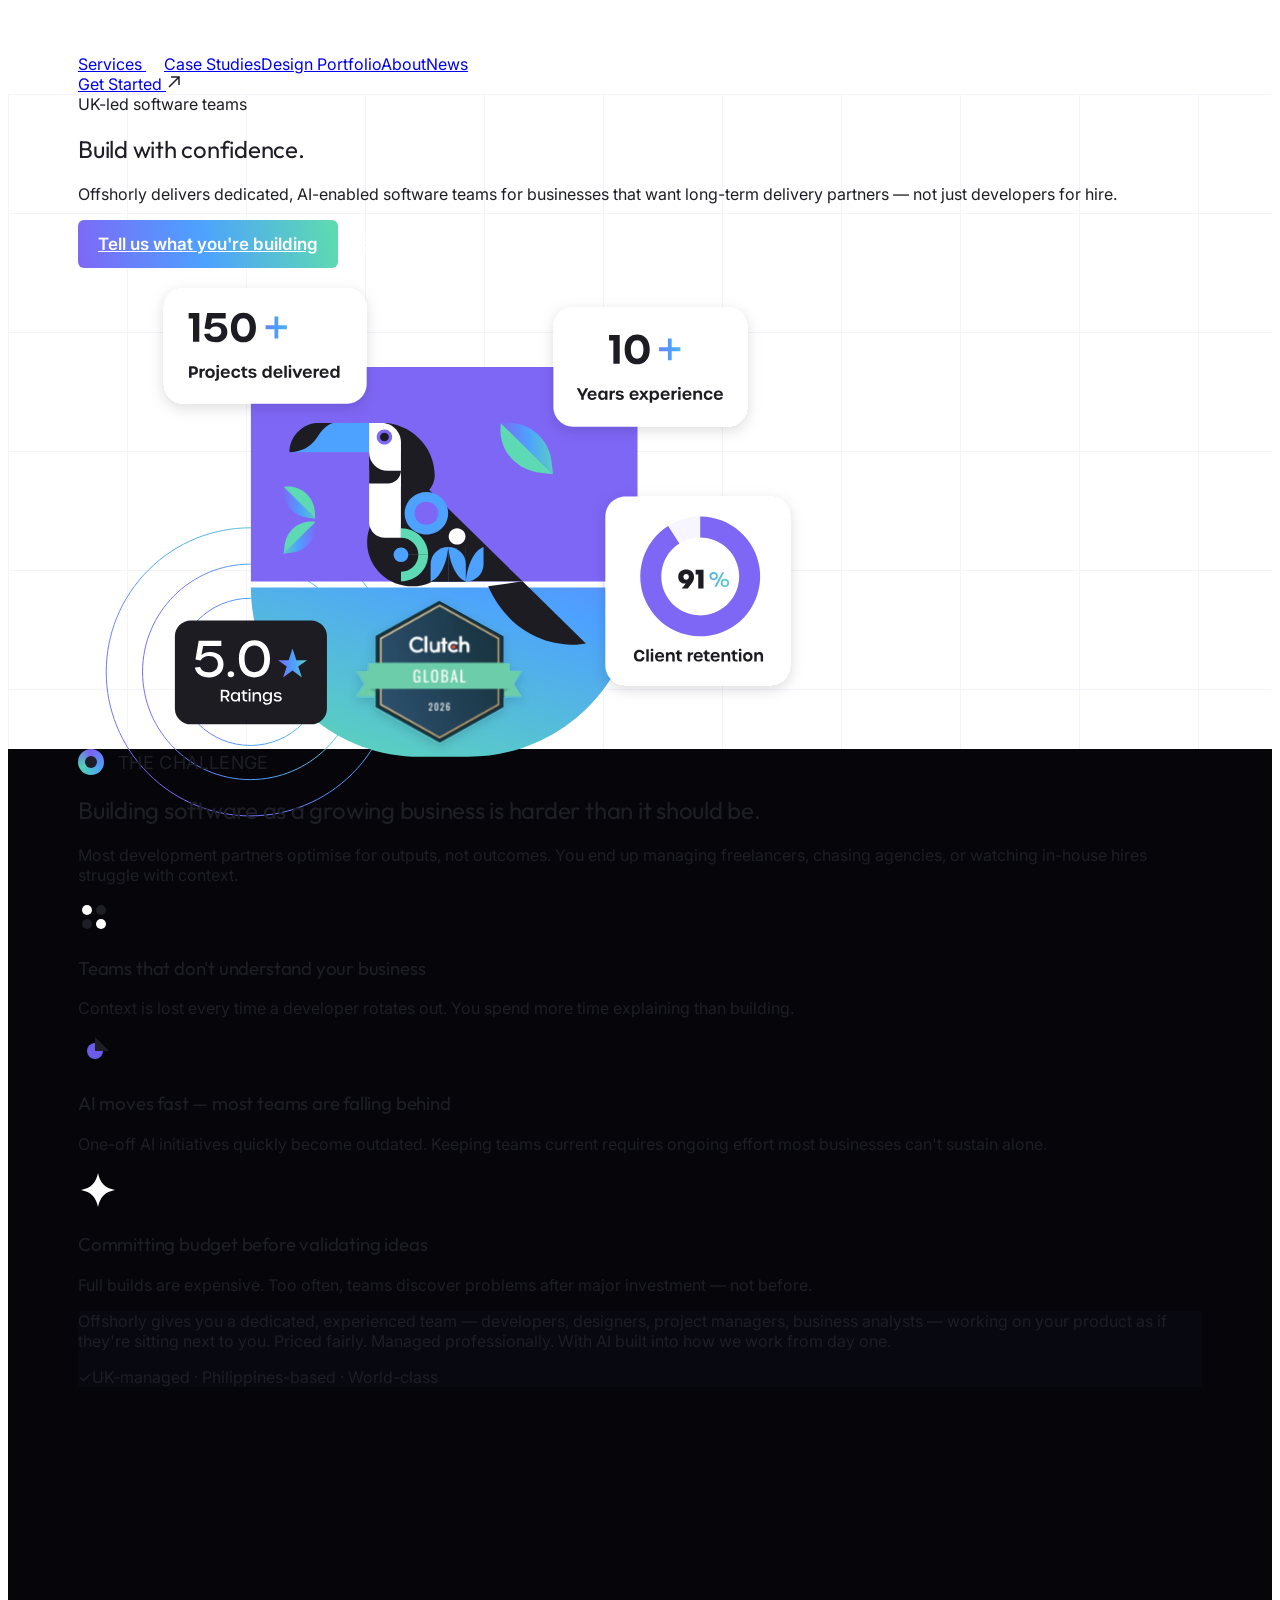
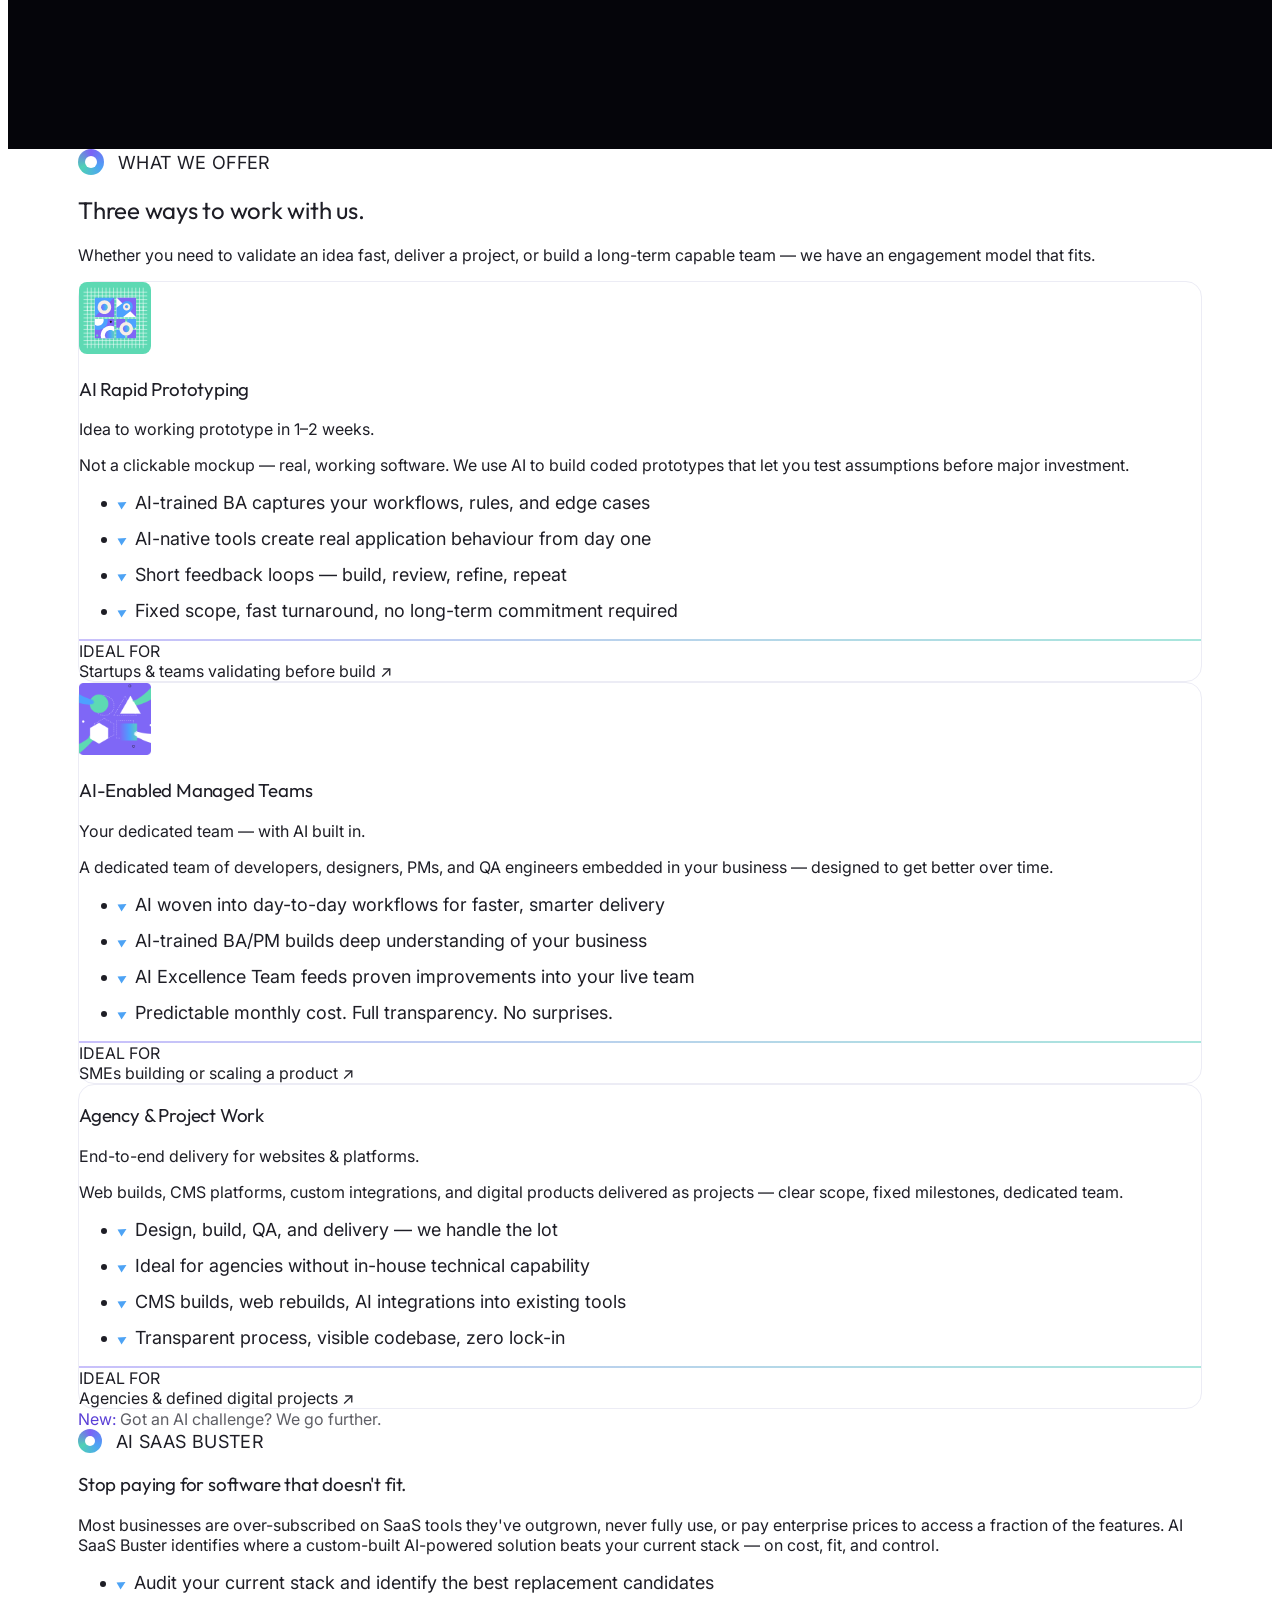
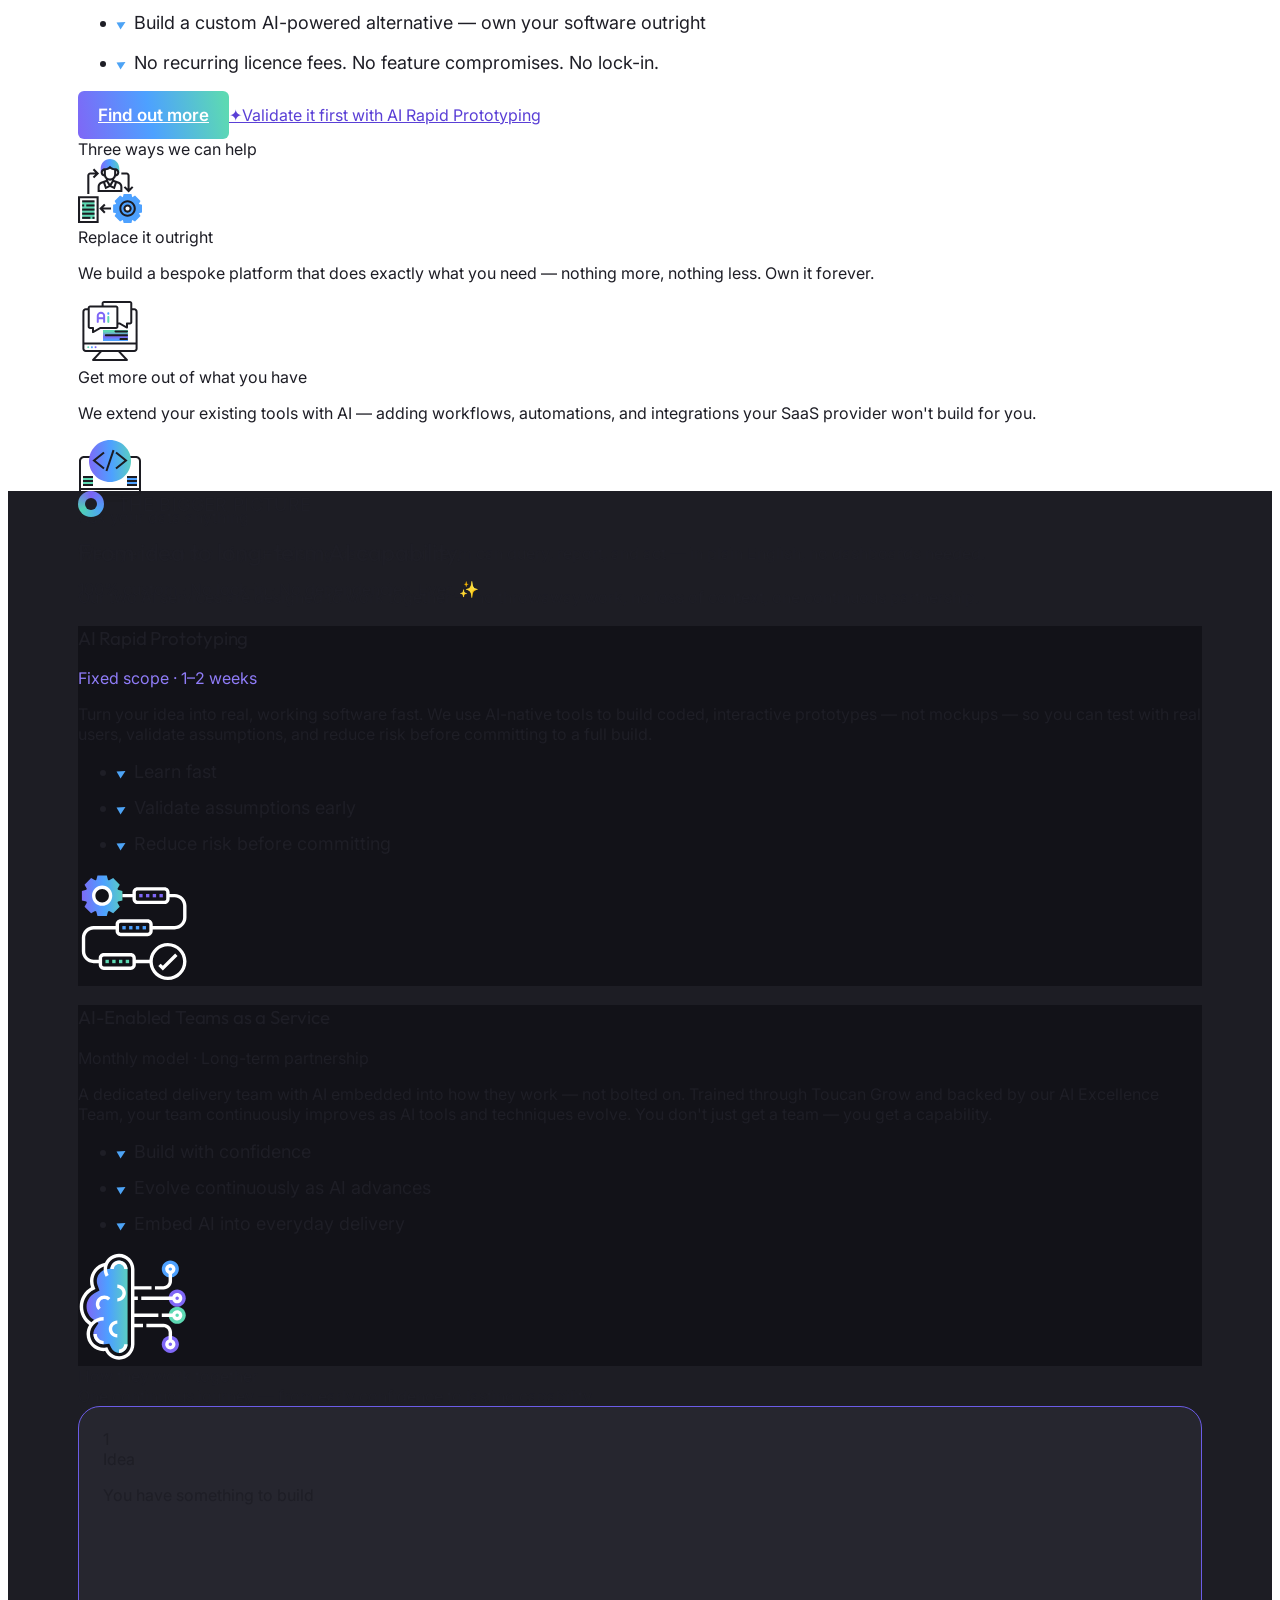
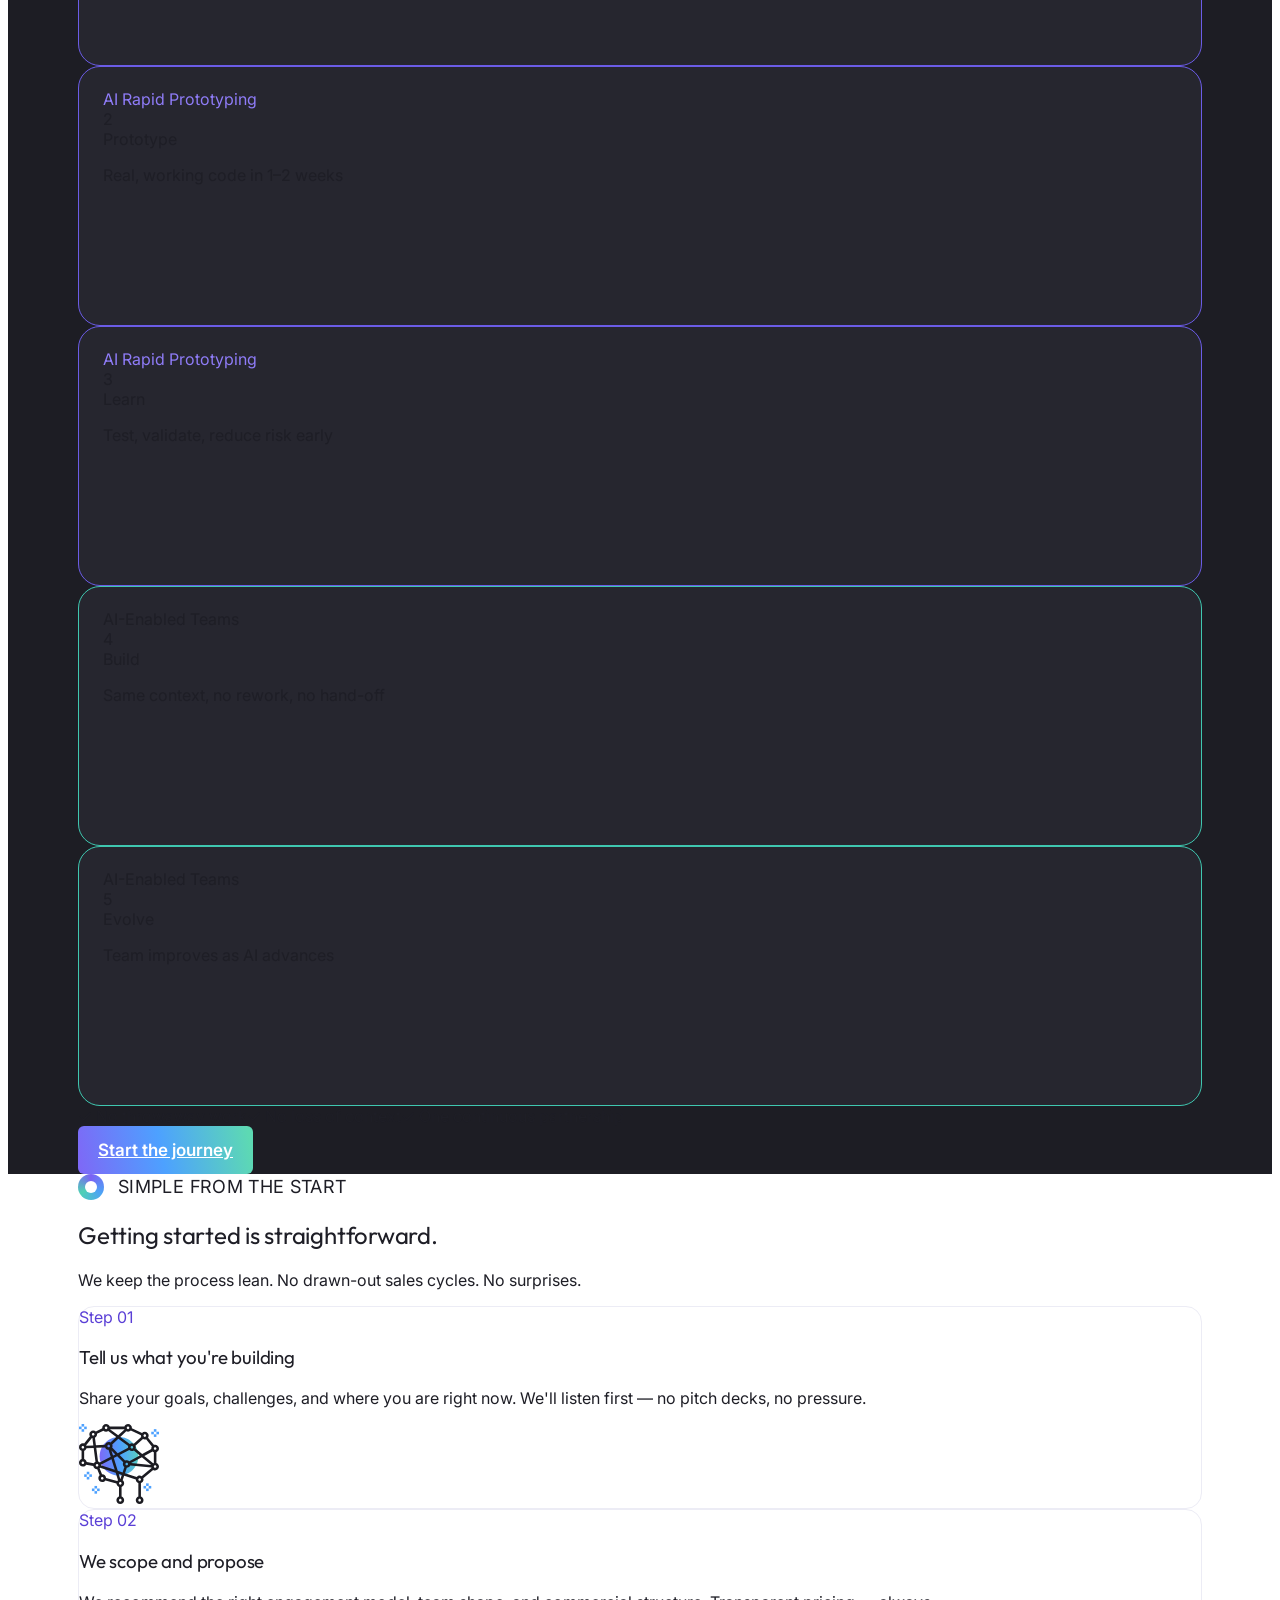
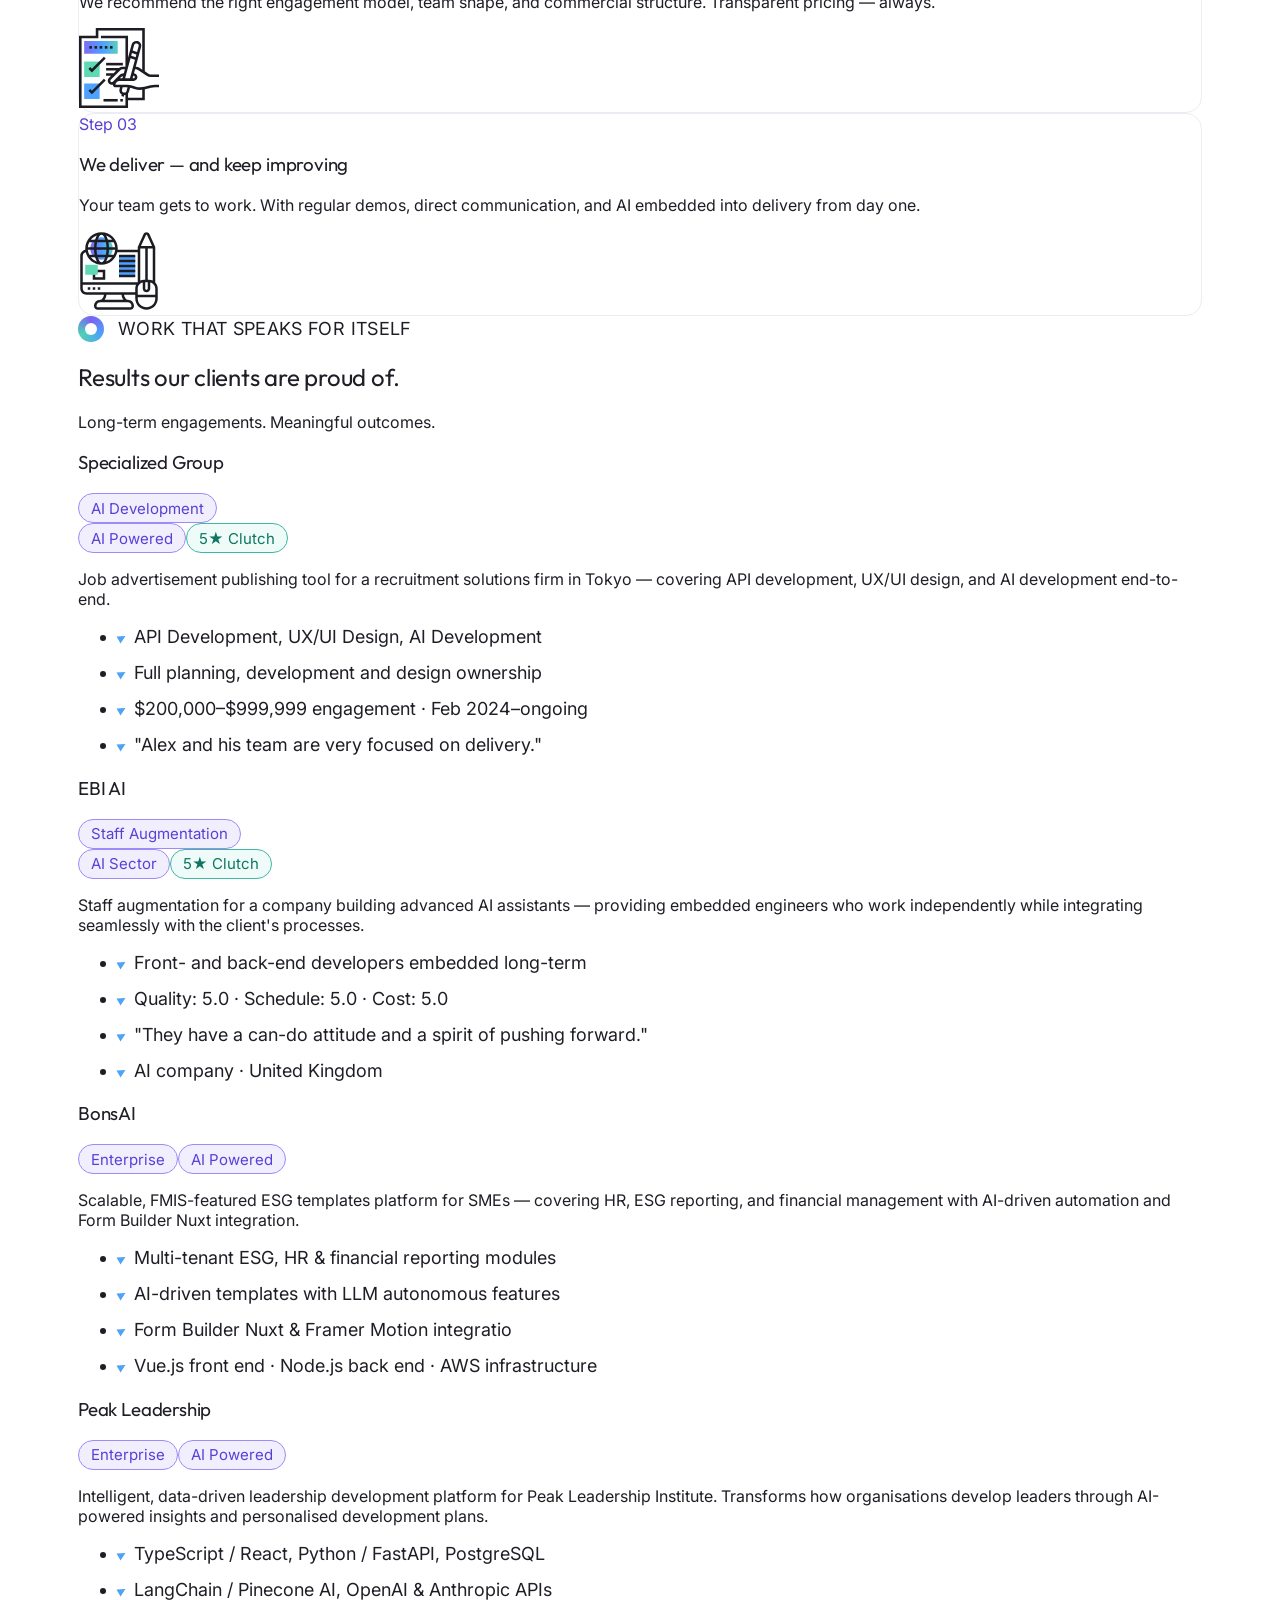
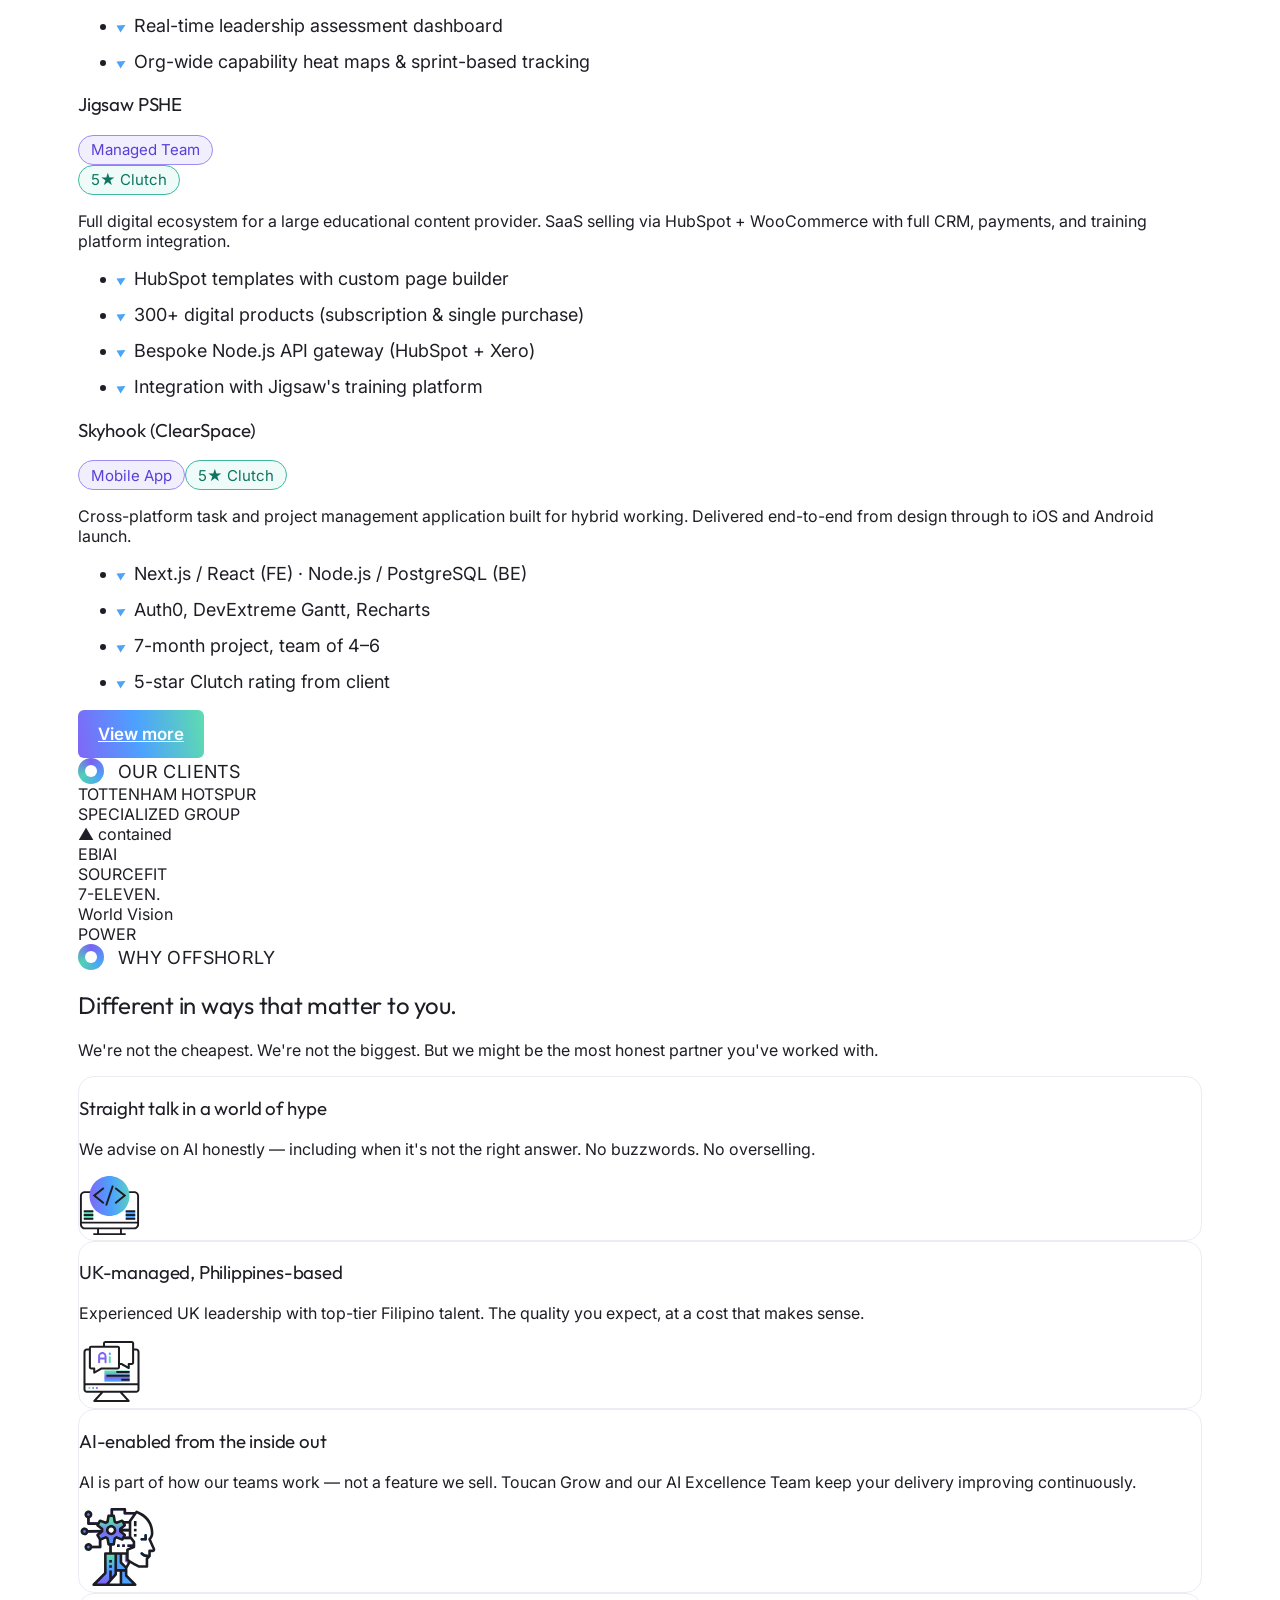
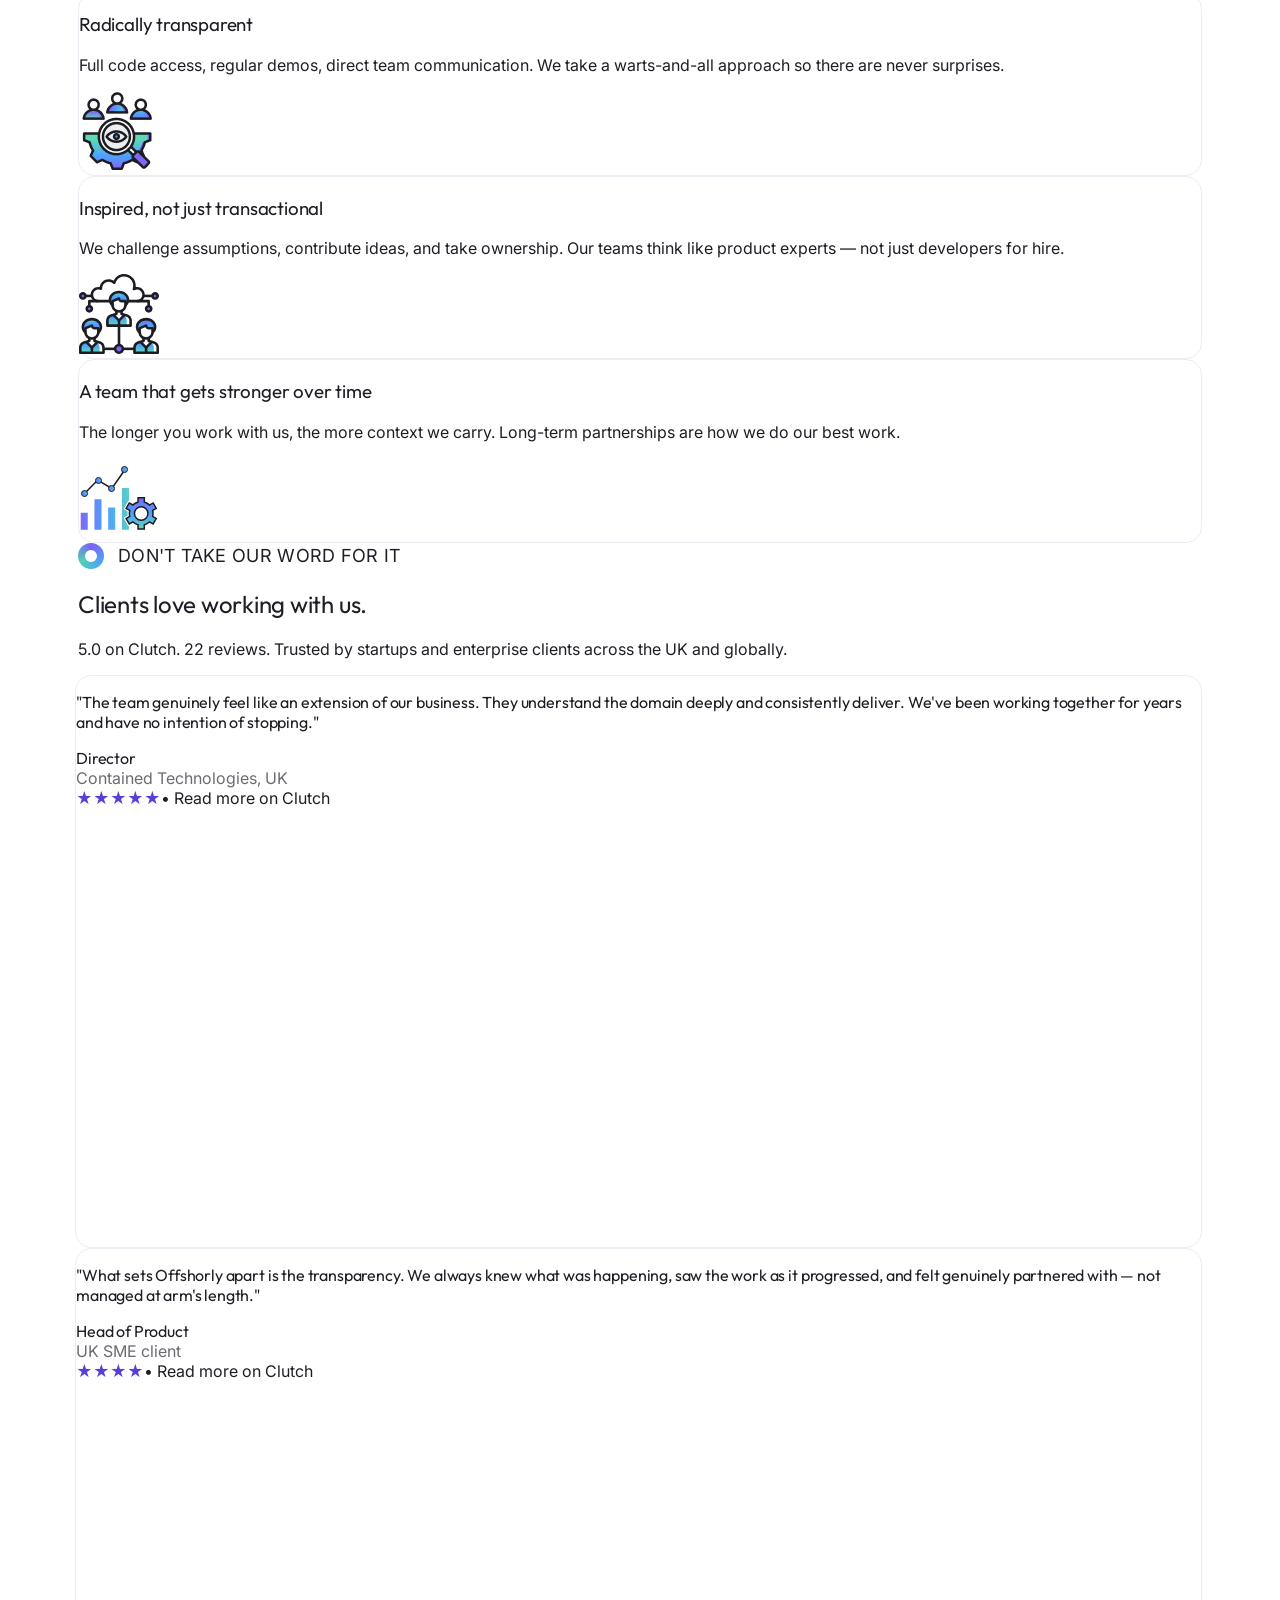
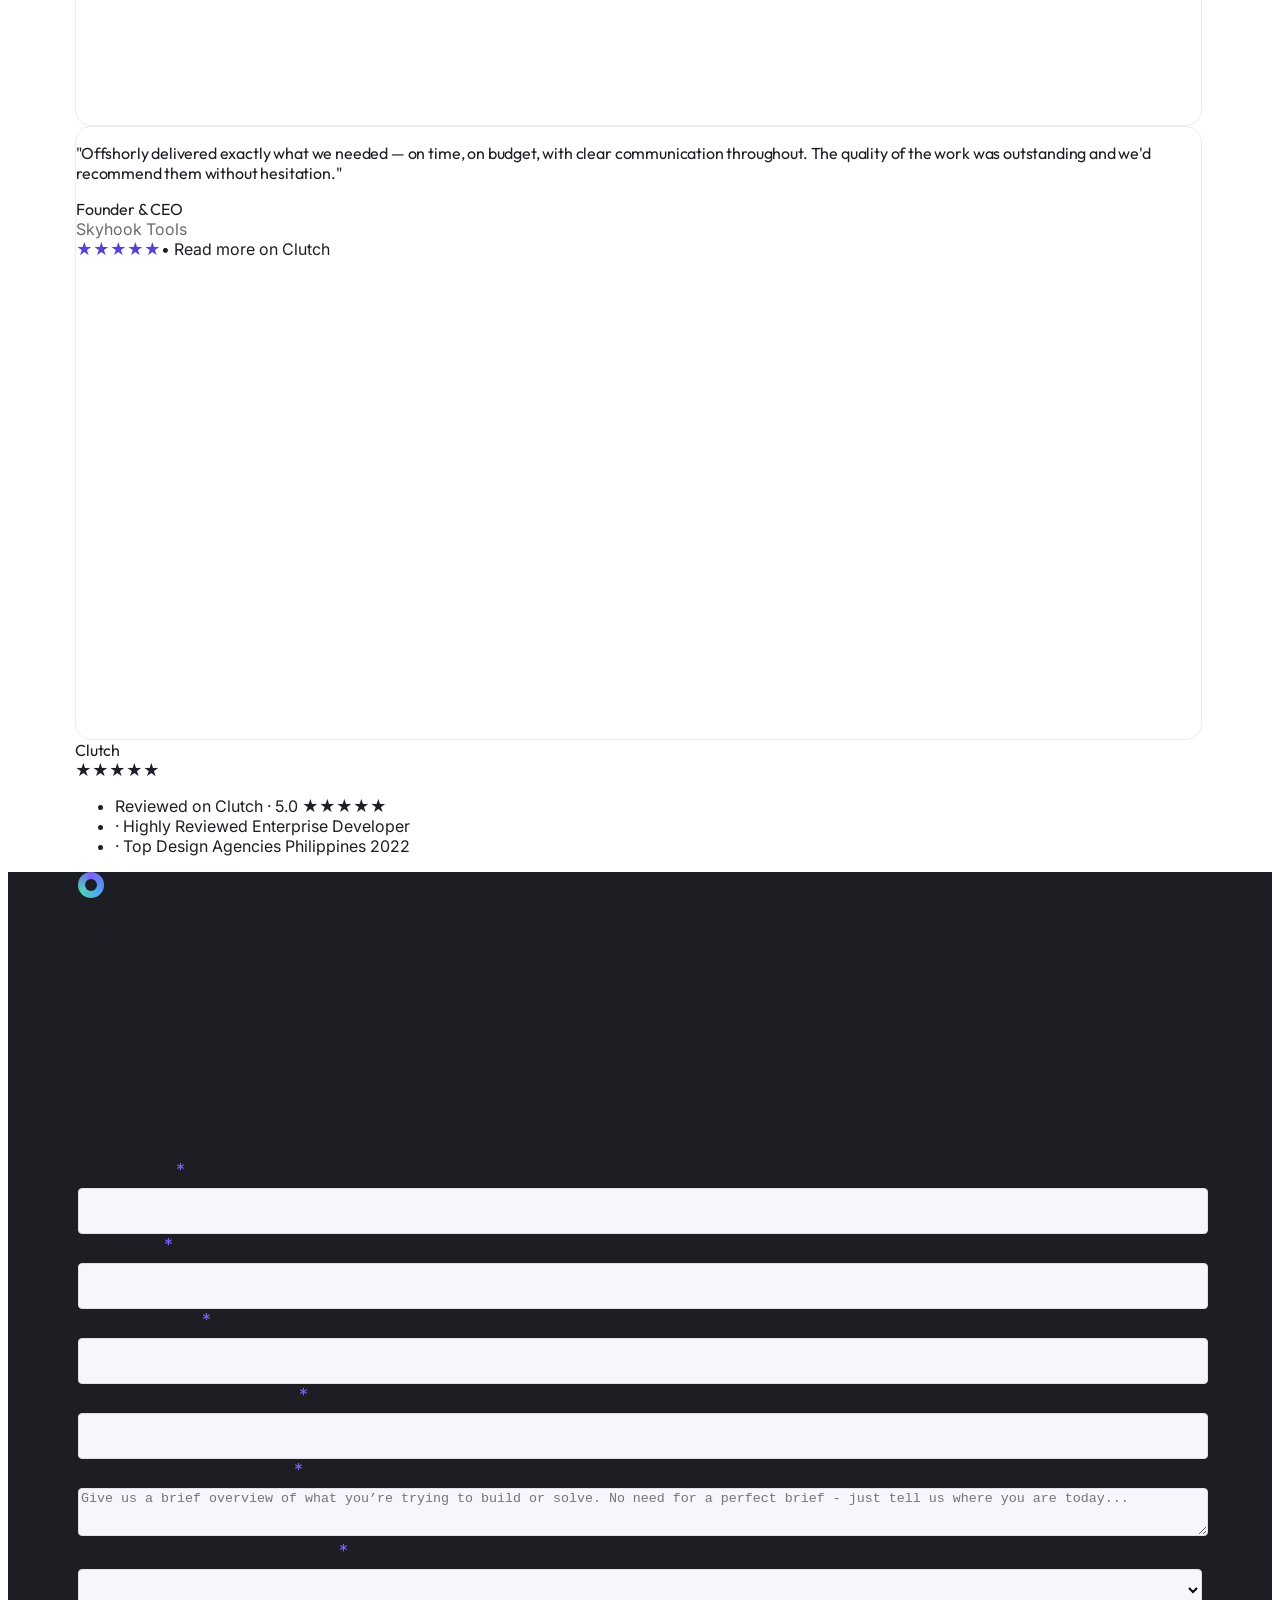
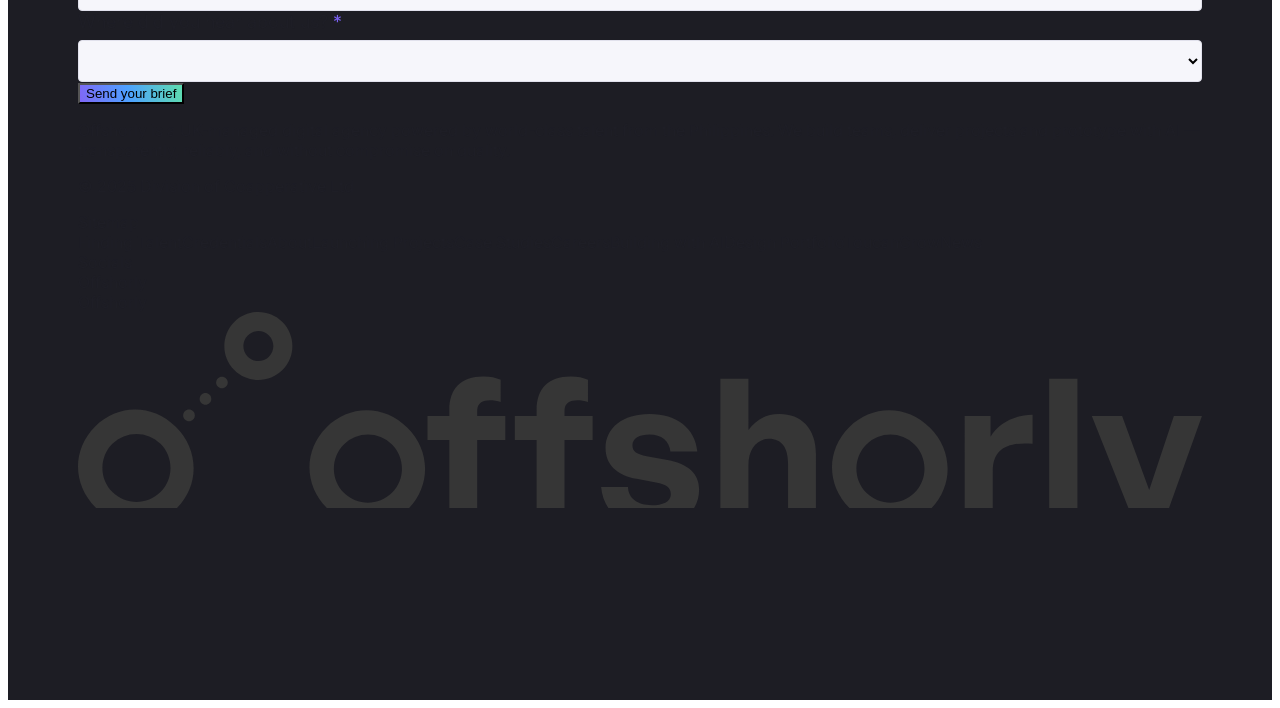
==== index.html @ 46acafde "Tighten challenge card: pill sits under text, single-line tagline Co-Authored-By: Claude Sonnet 5.5 " ====
<!DOCTYPE html>
<html lang="en">
<head>
<meta charset="UTF-8">
<meta name="viewport" content="width=device-width, initial-scale=1">
<title>Offshorly — Build with confidence.</title>
<script src="https://cdn.tailwindcss.com"></script>
<link rel="preconnect" href="https://fonts.googleapis.com">
<link href="https://fonts.googleapis.com/css2?family=Inter:wght@400;500;600&family=Outfit:wght@400;500;600&display=swap" rel="stylesheet">
<script>
tailwind.config={theme:{extend:{fontFamily:{display:['Outfit','sans-serif'],sans:['Inter','sans-serif']},colors:{ink:'#1e1e26',night:'#0a0a10',violet:'#7b61f5',sky:'#4da3f5',mint:'#4fd1b5',mist:'#f7f7fd'}}}}
</script>
<style>
body{font-family:Inter,sans-serif;color:#1e1e26;background:#fff}
h1,h2,h3,.disp{font-family:Outfit,sans-serif;font-weight:400;letter-spacing:-.01em}
.grad{background:linear-gradient(90deg,#7b61f5,#4da3f5 60%,#4fd1b5)}
.wrap{max-width:1440px;margin:0 auto;padding-left:70px;padding-right:70px}
.eyebrow{display:flex;align-items:center;gap:14px;font-size:18px;letter-spacing:.02em;text-transform:uppercase}
.eyebrow i{width:26px;height:26px;border-radius:50%;background:conic-gradient(#7b61f5,#4da3f5,#4fd1b5,#7b61f5);display:inline-block;position:relative}
.eyebrow i:after{content:"";position:absolute;inset:7px;border-radius:50%;background:#1e1e26}
.light .eyebrow i:after{background:#fff}
.btn{display:inline-block;padding:14px 20px;font-weight:600;font-size:17px;color:#fff;border-radius:6px}
.bul li{position:relative;padding-left:16px;margin-bottom:12px;font-size:18px;line-height:24px}
.bul li:before{content:"";position:absolute;left:0;top:9px;border-left:8px solid #4da3f5;border-top:4px solid transparent;border-bottom:4px solid transparent;transform:rotate(-30deg)}
.card{background:#fff;border-radius:16px;border:1px solid #ececf5}
.pill{display:inline-flex;align-items:center;align-self:flex-start;white-space:nowrap;height:30px;line-height:1;font-size:15px;padding:0 12px;border-radius:999px;box-sizing:border-box;border:1px solid #9d8cf8;color:#7b61f5;background:#f1eefe}
.pill.g{border-color:#7fdcc8;color:#38c3a4;background:#effbf8}
.light .text-violet,.light .pill{color:#5a3fd6}
.light b{color:#5a3fd6}
.pill{color:#5a3fd6}
.pill.g{color:#0d7560;border-color:#3fb89f}
.light .bg-violet.rounded-full{background:#5a3fd6}
.light .text-\[\#888\]{color:#6b6b72}
.btn.grad,button.grad{background:linear-gradient(79deg,#7F67F6 0%,#4DA1FF 47.6%,#5DD9B3 96.6%)}
.light .bg-\[\#eeeef5\]{color:#5f5f66}
.rule{height:2px;background:linear-gradient(90deg,#c9c0fb,#a8e6dc)}
.ph{display:block;border-radius:6px}
.step{border:1px solid #6b5ce7;border-radius:22px;background:#26262f;padding:22px 24px;height:214px}
.step.t{border-color:#3fc7b0}
.field{width:100%;height:42px;background:#f6f6fb;border:1px solid #e1e1ec;border-radius:4px;margin-top:8px}
label{font-size:18px;display:block;margin-top:0}
label b{color:#7b61f5;font-weight:400}
@media(max-width:900px){.wrap{padding-left:20px;padding-right:20px}}
</style>
</head>
<body>

<!-- NAV -->
<header class="bg-ink text-white h-[72px]">
  <div class="wrap flex items-center justify-between h-full">
    <div class="flex items-center gap-8">
      <svg width="42" height="42" role="img" aria-label="Offshorly" viewBox="0 0 40 40" fill="none" xmlns="http://www.w3.org/2000/svg"><path d="M33.6381 12.724C30.1301 12.724 27.2761 9.87005 27.2761 6.362C27.2761 2.85395 30.1301 0 33.6381 0C37.1462 0 40.0001 2.85395 40.0001 6.362C40.0001 9.87005 37.1462 12.724 33.6381 12.724ZM33.6381 2.60118C31.5644 2.60118 29.8773 4.28827 29.8773 6.362C29.8773 8.43574 31.5644 10.1228 33.6381 10.1228C35.7119 10.1228 37.3989 8.43574 37.3989 6.362C37.3989 4.28827 35.7119 2.60118 33.6381 2.60118Z" fill="white"/><path d="M10.7344 40C4.81534 40 0 35.1846 0 29.2656C0 23.3466 4.81534 18.5313 10.7344 18.5313C16.6534 18.5313 21.4687 23.3466 21.4687 29.2656C21.4687 35.1847 16.6534 40 10.7344 40ZM10.7344 22.9202C7.23543 22.9202 4.3889 25.7667 4.3889 29.2656C4.3889 32.7646 7.23543 35.6111 10.7344 35.6111C14.2333 35.6111 17.0798 32.7646 17.0798 29.2656C17.0798 25.7667 14.2333 22.9202 10.7344 22.9202Z" fill="white"/><path d="M20.6594 20.4788C21.2605 20.4788 21.7478 19.9914 21.7478 19.3903C21.7478 18.7892 21.2605 18.3018 20.6594 18.3018C20.0582 18.3018 19.5709 18.7892 19.5709 19.3903C19.5709 19.9914 20.0582 20.4788 20.6594 20.4788Z" fill="white"/><path d="M23.7603 17.3776C24.3615 17.3776 24.8488 16.8903 24.8488 16.2892C24.8488 15.688 24.3615 15.2007 23.7603 15.2007C23.1592 15.2007 22.6719 15.688 22.6719 16.2892C22.6719 16.8903 23.1592 17.3776 23.7603 17.3776Z" fill="white"/><path d="M26.862 14.2765C27.4632 14.2765 27.9505 13.7891 27.9505 13.188C27.9505 12.5869 27.4632 12.0995 26.862 12.0995C26.2609 12.0995 25.7736 12.5869 25.7736 13.188C25.7736 13.7891 26.2609 14.2765 26.862 14.2765Z" fill="white"/></svg>
      <nav class="flex items-center gap-8 text-[18px] ml-2">
        <a href="#" class="flex items-center gap-1">Services <svg width="14" height="14" viewBox="0 0 14 14" fill="none" stroke="#fff" stroke-width="1.5"><path d="M2 5l5 5 5-5"/></svg></a>
        <a href="#">Case Studies</a><a href="#">Design Portfolio</a><a href="#">About</a><a href="#">News</a>
      </nav>
    </div>
    <a href="#contact" class="bg-white text-ink rounded-[6px] px-5 py-[9px] text-[18px] flex items-center gap-2">Get Started <svg width="16" height="16" viewBox="0 0 16 16" fill="none" stroke="#1e1e26" stroke-width="1.5"><path d="M3 13L13 3M5 3h8v8"/></svg></a>
  </div>
</header>

<!-- HERO -->
<section class="light relative overflow-hidden" style="height:655px;background-image:linear-gradient(#f3f3f9 1px,transparent 1px),linear-gradient(90deg,#f3f3f9 1px,transparent 1px);background-size:119px 119px;background-color:#fff">
  <div class="wrap relative h-full">
    <div class="absolute left-[70px] top-[76px] w-[640px]">
      <span class="inline-flex items-center h-[36px] whitespace-nowrap border border-sky text-sky rounded-full px-5 text-[15px] leading-none tracking-wide uppercase">UK-led software teams</span>
      <h1 class="text-[84px] leading-[94px] mt-[26px] font-display">Build with confidence.</h1>
      <p class="text-[24px] leading-[29px] mt-[16px] font-light">Offshorly delivers dedicated, AI-enabled software teams for businesses that want long-term delivery partners — not just developers for hire.</p>
      <div class="flex gap-4 mt-[26px]">
        <a href="#contact" class="btn grad">Tell us what you're building</a>
        <a href="#work" class="btn border border-[#aaa] text-ink !font-normal">See our work</a>
      </div>
    </div>
    <!-- hero illustration (supplied SVG, embedded) -->
    <img class="absolute" style="left:658px;top:46px;width:800px;height:auto" width="801" height="579" alt="Offshorly hero illustration" src="[data-uri]">
  </div>
</section>

<!-- CHALLENGE -->
<section class="text-white" style="background:#05050a;height:1000px">
  <div class="wrap pt-[88px]">
    <div class="eyebrow"><i></i>The challenge</div>
    <h2 class="text-[68px] leading-[78px] mt-[28px]" style="font-weight:400">Building software as a growing business is harder than it should be.</h2>
    <p class="text-[19px] leading-[24px] mt-[24px] max-w-[1140px]">Most development partners optimise for outputs, not outcomes. You end up managing freelancers, chasing agencies, or watching in-house hires struggle with context.</p>
    <div class="flex mt-[48px] gap-[20px]">
      <div class="w-[880px] space-y-[50px]">
        <div class="flex gap-[24px]"><div class="w-[72px] h-[72px] rounded bg-sky shrink-0 flex items-center justify-center"><svg width="32" height="32"><g fill="#fff"><circle cx="9" cy="9" r="5"/><circle cx="23" cy="9" r="5" fill="#1e1e26"/><circle cx="9" cy="23" r="5" fill="#1e1e26"/><circle cx="23" cy="23" r="5"/></g></svg></div><div><h3 class="text-[34px] leading-[38px]">Teams that don't understand your business</h3><p class="text-[19px] leading-[24px] mt-[10px]">Context is lost every time a developer rotates out. You spend more time explaining than building.</p></div></div>
        <div class="flex gap-[24px]"><div class="w-[72px] h-[72px] rounded bg-mint shrink-0 flex items-center justify-center"><svg width="34" height="34"><circle cx="17" cy="17" r="8" fill="#6b5ce7"/><path d="M17 3v14h14z" fill="#1e1e26"/></svg></div><div><h3 class="text-[34px] leading-[38px]">AI moves fast — most teams are falling behind</h3><p class="text-[19px] leading-[24px] mt-[10px]">One-off AI initiatives quickly become outdated. Keeping teams current requires ongoing effort most businesses can't sustain alone.</p></div></div>
        <div class="flex gap-[24px]"><div class="w-[72px] h-[72px] rounded bg-violet shrink-0 flex items-center justify-center"><svg width="40" height="40" viewBox="0 0 40 40"><path d="M20 3c2 10 7 15 17 17-10 2-15 7-17 17-2-10-7-15-17-17 10-2 15-7 17-17z" fill="#fff"/></svg></div><div><h3 class="text-[34px] leading-[38px]">Committing budget before validating ideas</h3><p class="text-[19px] leading-[24px] mt-[10px]">Full builds are expensive. Too often, teams discover problems after major investment — not before.</p></div></div>
      </div>
      <div class="w-[418px] mt-[22px] rounded-[10px] border border-violet/70 p-[34px] pt-[36px] self-start" style="background:rgba(10,10,20,.6)">
        <p class="text-[19px] leading-[24px] pt-[8px]">Offshorly gives you a dedicated, experienced team — developers, designers, project managers, business analysts — working on your product as if they're sitting next to you. Priced fairly. Managed professionally. With AI built into how we work from day one.</p>
        <div class="mt-[28px] bg-white text-ink rounded text-[13px] h-[40px] flex items-center px-[12px] gap-[6px] whitespace-nowrap"><span class="text-mint text-[18px]">✓</span>UK-managed · Philippines-based · World-class</div>
      </div>
    </div>
  </div>
</section>

<!-- WHAT WE OFFER -->
<section class="light bg-mist pt-[88px] pb-[40px]">
  <div class="wrap">
    <div class="eyebrow justify-center"><i></i>What we offer</div>
    <h2 class="text-[68px] leading-[78px] text-center mt-[24px]">Three ways to work with us.</h2>
    <p class="text-[19px] leading-[24px] text-center mt-[24px] max-w-[880px] mx-auto">Whether you need to validate an idea fast, deliver a project, or build a long-term capable team — we have an engagement model that fits.</p>
    <div class="grid grid-cols-3 gap-[20px] mt-[46px]">
      <!-- card -->
      <div class="card p-[24px] pb-[16px] h-[720px] flex flex-col"><svg class="block self-start shrink-0 w-[72px] h-[72px]" aria-hidden="true" width="72" height="72" viewBox="0 0 72 72" fill="none" xmlns="http://www.w3.org/2000/svg"> <rect width="72" height="72" rx="8" fill="#5DD9B3"/> <path d="M4.94983 28.52H67.8162" stroke="white" stroke-width="0.5" stroke-linecap="round" stroke-linejoin="round"/> <path d="M4.94983 32.2253H67.8162" stroke="white" stroke-width="0.5" stroke-linecap="round" stroke-linejoin="round"/> <path d="M4.94983 35.9304H67.8162" stroke="white" stroke-width="0.5" stroke-linecap="round" stroke-linejoin="round"/> <path d="M4.94983 39.636H67.8162" stroke="white" stroke-width="0.5" stroke-linecap="round" stroke-linejoin="round"/> <path d="M4.94983 43.3411H67.8162" stroke="white" stroke-width="0.5" stroke-linecap="round" stroke-linejoin="round"/> <path d="M8.35632 24.4031V46.9437" stroke="white" stroke-width="0.5" stroke-linecap="round" stroke-linejoin="round"/> <path d="M12.1759 24.4031V46.9437" stroke="white" stroke-width="0.5" stroke-linecap="round" stroke-linejoin="round"/> <path d="M15.8921 24.4031V46.9437" stroke="white" stroke-width="0.5" stroke-linecap="round" stroke-linejoin="round"/> <path d="M19.6085 24.4031V46.9437" stroke="white" stroke-width="0.5" stroke-linecap="round" stroke-linejoin="round"/> <path d="M23.3247 24.4031V46.9437" stroke="white" stroke-width="0.5" stroke-linecap="round" stroke-linejoin="round"/> <path d="M27.0409 24.4031V46.9437" stroke="white" stroke-width="0.5" stroke-linecap="round" stroke-linejoin="round"/> <path d="M30.7571 24.4031V46.9437" stroke="white" stroke-width="0.5" stroke-linecap="round" stroke-linejoin="round"/> <path d="M34.4731 24.4031V46.9437" stroke="white" stroke-width="0.5" stroke-linecap="round" stroke-linejoin="round"/> <path d="M38.1893 24.4031V46.9437" stroke="white" stroke-width="0.5" stroke-linecap="round" stroke-linejoin="round"/> <path d="M41.9055 24.4031V46.9437" stroke="white" stroke-width="0.5" stroke-linecap="round" stroke-linejoin="round"/> <path d="M45.6222 24.4031V46.9437" stroke="white" stroke-width="0.5" stroke-linecap="round" stroke-linejoin="round"/> <path d="M49.3384 24.4031V46.9437" stroke="white" stroke-width="0.5" stroke-linecap="round" stroke-linejoin="round"/> <path d="M53.0544 24.4031V46.9437" stroke="white" stroke-width="0.5" stroke-linecap="round" stroke-linejoin="round"/> <path d="M56.7706 24.4031V46.9437" stroke="white" stroke-width="0.5" stroke-linecap="round" stroke-linejoin="round"/> <path d="M60.4873 24.4031V46.9437" stroke="white" stroke-width="0.5" stroke-linecap="round" stroke-linejoin="round"/> <path d="M64.2029 24.4031V46.9437" stroke="white" stroke-width="0.5" stroke-linecap="round" stroke-linejoin="round"/> <path d="M4.94983 47.4293H67.8162" stroke="white" stroke-width="0.5" stroke-linecap="round" stroke-linejoin="round"/> <path d="M4.94983 51.1348H67.8162" stroke="white" stroke-width="0.5" stroke-linecap="round" stroke-linejoin="round"/> <path d="M4.94983 54.8401H67.8162" stroke="white" stroke-width="0.5" stroke-linecap="round" stroke-linejoin="round"/> <path d="M4.94983 58.5453H67.8162" stroke="white" stroke-width="0.5" stroke-linecap="round" stroke-linejoin="round"/> <path d="M4.94983 62.2507H67.8162" stroke="white" stroke-width="0.5" stroke-linecap="round" stroke-linejoin="round"/> <path d="M8.35632 43.3125V65.8531" stroke="white" stroke-width="0.5" stroke-linecap="round" stroke-linejoin="round"/> <path d="M12.1759 43.3125V65.8531" stroke="white" stroke-width="0.5" stroke-linecap="round" stroke-linejoin="round"/> <path d="M15.8921 43.3125V65.8531" stroke="white" stroke-width="0.5" stroke-linecap="round" stroke-linejoin="round"/> <path d="M19.6085 43.3125V65.8531" stroke="white" stroke-width="0.5" stroke-linecap="round" stroke-linejoin="round"/> <path d="M23.3247 43.3125V65.8531" stroke="white" stroke-width="0.5" stroke-linecap="round" stroke-linejoin="round"/> <path d="M27.0409 43.3125V65.8531" stroke="white" stroke-width="0.5" stroke-linecap="round" stroke-linejoin="round"/> <path d="M30.7571 43.3125V65.8531" stroke="white" stroke-width="0.5" stroke-linecap="round" stroke-linejoin="round"/> <path d="M34.4731 43.3125V65.8531" stroke="white" stroke-width="0.5" stroke-linecap="round" stroke-linejoin="round"/> <path d="M38.1893 43.3125V65.8531" stroke="white" stroke-width="0.5" stroke-linecap="round" stroke-linejoin="round"/> <path d="M41.9055 43.3125V65.8531" stroke="white" stroke-width="0.5" stroke-linecap="round" stroke-linejoin="round"/> <path d="M45.6222 43.3125V65.8531" stroke="white" stroke-width="0.5" stroke-linecap="round" stroke-linejoin="round"/> <path d="M49.3384 43.3125V65.8531" stroke="white" stroke-width="0.5" stroke-linecap="round" stroke-linejoin="round"/> <path d="M53.0544 43.3125V65.8531" stroke="white" stroke-width="0.5" stroke-linecap="round" stroke-linejoin="round"/> <path d="M56.7706 43.3125V65.8531" stroke="white" stroke-width="0.5" stroke-linecap="round" stroke-linejoin="round"/> <path d="M60.4873 43.3125V65.8531" stroke="white" stroke-width="0.5" stroke-linecap="round" stroke-linejoin="round"/> <path d="M64.2029 43.3125V65.8531" stroke="white" stroke-width="0.5" stroke-linecap="round" stroke-linejoin="round"/> <path d="M4.94995 10.192H67.8163" stroke="white" stroke-width="0.5" stroke-linecap="round" stroke-linejoin="round"/> <path d="M4.94995 13.8972H67.8163" stroke="white" stroke-width="0.5" stroke-linecap="round" stroke-linejoin="round"/> <path d="M4.94995 17.6025H67.8163" stroke="white" stroke-width="0.5" stroke-linecap="round" stroke-linejoin="round"/> <path d="M4.94995 21.3077H67.8163" stroke="white" stroke-width="0.5" stroke-linecap="round" stroke-linejoin="round"/> <path d="M4.94995 25.0132H67.8163" stroke="white" stroke-width="0.5" stroke-linecap="round" stroke-linejoin="round"/> <path d="M8.35645 6.07495V28.6155" stroke="white" stroke-width="0.5" stroke-linecap="round" stroke-linejoin="round"/> <path d="M12.176 6.07495V28.6155" stroke="white" stroke-width="0.5" stroke-linecap="round" stroke-linejoin="round"/> <path d="M15.8922 6.07495V28.6155" stroke="white" stroke-width="0.5" stroke-linecap="round" stroke-linejoin="round"/> <path d="M19.6086 6.07495V28.6155" stroke="white" stroke-width="0.5" stroke-linecap="round" stroke-linejoin="round"/> <path d="M23.3248 6.07495V28.6155" stroke="white" stroke-width="0.5" stroke-linecap="round" stroke-linejoin="round"/> <path d="M27.041 6.07495V28.6155" stroke="white" stroke-width="0.5" stroke-linecap="round" stroke-linejoin="round"/> <path d="M30.7571 6.07495V28.6155" stroke="white" stroke-width="0.5" stroke-linecap="round" stroke-linejoin="round"/> <path d="M34.4733 6.07495V28.6155" stroke="white" stroke-width="0.5" stroke-linecap="round" stroke-linejoin="round"/> <path d="M38.1895 6.07495V28.6155" stroke="white" stroke-width="0.5" stroke-linecap="round" stroke-linejoin="round"/> <path d="M41.9056 6.07495V28.6155" stroke="white" stroke-width="0.5" stroke-linecap="round" stroke-linejoin="round"/> <path d="M45.6223 6.07495V28.6155" stroke="white" stroke-width="0.5" stroke-linecap="round" stroke-linejoin="round"/> <path d="M49.3385 6.07495V28.6155" stroke="white" stroke-width="0.5" stroke-linecap="round" stroke-linejoin="round"/> <path d="M53.0546 6.07495V28.6155" stroke="white" stroke-width="0.5" stroke-linecap="round" stroke-linejoin="round"/> <path d="M56.7708 6.07495V28.6155" stroke="white" stroke-width="0.5" stroke-linecap="round" stroke-linejoin="round"/> <path d="M60.4875 6.07495V28.6155" stroke="white" stroke-width="0.5" stroke-linecap="round" stroke-linejoin="round"/> <path d="M64.2031 6.07495V28.6155" stroke="white" stroke-width="0.5" stroke-linecap="round" stroke-linejoin="round"/> <g clip-path="url(#clip0_12186_23119)"> <path d="M35.195 15.4126H15.6376V34.9525H35.195V15.4126Z" fill="#4DA1FF"/> <path d="M35.1954 15.4131V34.9531H15.6378L20.4557 30.1395L35.1954 15.4131Z" fill="#7F67F6"/> <path d="M57.0319 15.4131H37.4744V34.9531H57.0319V15.4131Z" fill="white"/> <path d="M57.0319 15.4131V34.9531L37.4744 15.4131H57.0319Z" fill="#7F67F6"/> <path d="M53.8309 24.5524C53.8309 26.2207 53.0977 27.8743 51.6919 28.9812L44.1141 34.9531H37.4744V25.8448L44.713 20.1412C47.147 18.2237 50.708 18.6437 52.6272 21.0741C53.4385 22.1013 53.8309 23.3305 53.8309 24.5524Z" fill="#4DA1FF"/> <path d="M51.2228 25.4255C51.5442 23.4464 50.199 21.5817 48.2182 21.2606C46.2374 20.9394 44.371 22.2834 44.0496 24.2624C43.7281 26.2415 45.0733 28.1062 47.0541 28.4273C49.035 28.7485 50.9013 27.4045 51.2228 25.4255Z" fill="#F7EEE7"/> <path d="M48.2547 26.1884C49.0793 25.8471 49.471 24.9025 49.1294 24.0786C48.7878 23.2547 47.8423 22.8634 47.0176 23.2047C46.193 23.546 45.8013 24.4906 46.1429 25.3145C46.4845 26.1385 47.43 26.5297 48.2547 26.1884Z" fill="url(#paint0_linear_12186_23119)"/> <path d="M35.1952 37.002H15.6377V56.5419H35.1952V37.002Z" fill="#7F67F6"/> <path d="M28.8196 38.2885C28.8196 43.6002 24.5107 47.9053 19.1943 47.9053C17.9374 47.9053 16.7382 47.665 15.6377 47.2288V37.002H28.7341C28.7901 37.4219 28.8196 37.8523 28.8196 38.2885Z" fill="#4DA1FF"/> <path d="M24.6494 38.2885C24.6494 41.2996 22.208 43.7388 19.1943 43.7388C17.8357 43.7388 16.5921 43.2421 15.6377 42.4211V37.002H24.496C24.5963 37.4146 24.6494 37.8449 24.6494 38.2885Z" fill="white"/> <path d="M35.1953 44.4978V56.5419H22.2937C21.9337 55.5353 21.739 54.452 21.739 53.3216C21.739 48.01 26.048 43.7048 31.3644 43.7048C32.7259 43.7048 34.0226 43.9879 35.1953 44.4978Z" fill="white"/> <path d="M35.1953 49.4617V56.542H26.9802C26.3149 55.6401 25.9225 54.5258 25.9225 53.3217C25.9225 50.3195 28.3594 47.8848 31.3643 47.8848C32.8572 47.8848 34.2113 48.4875 35.1953 49.4617Z" fill="url(#paint1_linear_12186_23119)"/> <path d="M32.6056 40.6248C33.0376 40.1932 33.0376 39.4933 32.6056 39.0617C32.1736 38.63 31.4731 38.63 31.0411 39.0617C30.609 39.4933 30.609 40.1932 31.0411 40.6248C31.4731 41.0565 32.1736 41.0565 32.6056 40.6248Z" fill="#1C1C22"/> <path d="M18.8874 54.3308C19.3194 53.8991 19.3194 53.1993 18.8874 52.7676C18.4553 52.336 17.7549 52.336 17.3228 52.7676C16.8908 53.1993 16.8908 53.8991 17.3228 54.3308C17.7549 54.7624 18.4553 54.7624 18.8874 54.3308Z" fill="#5DD9B3"/> <path d="M46.1945 36.9263H37.2479V45.8649H46.1945V36.9263Z" fill="#7F67F6"/> <path d="M57.1501 36.9263H48.2035V45.8649H57.1501V36.9263Z" fill="#4DA1FF"/> <path d="M46.1945 47.649H37.2479V56.5876H46.1945V47.649Z" fill="#4DA1FF"/> <path d="M57.1501 47.649H48.2035V56.5876H57.1501V47.649Z" fill="#7F67F6"/> <path d="M47.199 53.6056C50.9158 53.6056 53.9289 50.5393 53.9289 46.7569C53.9289 42.9745 50.9158 39.9082 47.199 39.9082C43.4822 39.9082 40.4691 42.9745 40.4691 46.7569C40.4691 50.5393 43.4822 53.6056 47.199 53.6056Z" fill="#F7EEE7"/> <path d="M47.199 50.1545C49.0428 50.1545 50.5376 48.6333 50.5376 46.7569C50.5376 44.8805 49.0428 43.3594 47.199 43.3594C45.3551 43.3594 43.8604 44.8805 43.8604 46.7569C43.8604 48.6333 45.3551 50.1545 47.199 50.1545Z" fill="url(#paint2_linear_12186_23119)"/> <path d="M25.4163 32.0318C29.1331 32.0318 32.1462 28.9655 32.1462 25.1831C32.1462 21.4006 29.1331 18.3344 25.4163 18.3344C21.6995 18.3344 18.6864 21.4006 18.6864 25.1831C18.6864 28.9655 21.6995 32.0318 25.4163 32.0318Z" fill="#F7EEE7"/> <path d="M25.4163 28.5806C27.2601 28.5806 28.7549 27.0595 28.7549 25.1831C28.7549 23.3067 27.2601 21.7855 25.4163 21.7855C23.5724 21.7855 22.0776 23.3067 22.0776 25.1831C22.0776 27.0595 23.5724 28.5806 25.4163 28.5806Z" fill="url(#paint3_linear_12186_23119)"/> </g> <defs> <linearGradient id="paint0_linear_12186_23119" x1="47.2689" y1="28.0305" x2="50.7707" y2="26.4343" gradientUnits="userSpaceOnUse"> <stop stop-color="#7F67F6"/> <stop offset="0.475962" stop-color="#4DA1FF"/> <stop offset="0.966346" stop-color="#5DD9B3"/> </linearGradient> <linearGradient id="paint1_linear_12186_23119" x1="25.9225" y1="60.0937" x2="36.9551" y2="59.6839" gradientUnits="userSpaceOnUse"> <stop stop-color="#7F67F6"/> <stop offset="0.475962" stop-color="#4DA1FF"/> <stop offset="0.966346" stop-color="#5DD9B3"/> </linearGradient> <linearGradient id="paint2_linear_12186_23119" x1="43.8604" y1="52.9422" x2="51.8066" y2="52.6714" gradientUnits="userSpaceOnUse"> <stop stop-color="#7F67F6"/> <stop offset="0.475962" stop-color="#4DA1FF"/> <stop offset="0.966346" stop-color="#5DD9B3"/> </linearGradient> <linearGradient id="paint3_linear_12186_23119" x1="22.0776" y1="31.3684" x2="30.0239" y2="31.0976" gradientUnits="userSpaceOnUse"> <stop stop-color="#7F67F6"/> <stop offset="0.475962" stop-color="#4DA1FF"/> <stop offset="0.966346" stop-color="#5DD9B3"/> </linearGradient> <clipPath id="clip0_12186_23119"> <rect width="41.5125" height="41.175" fill="white" transform="translate(15.6376 15.4126)"/> </clipPath> </defs> </svg>
        <h3 class="text-[36px] leading-[42px] mt-[20px] h-[84px]">AI Rapid Prototyping</h3><p class="text-[19px] font-medium text-sky leading-[22px] mt-[12px] h-[64px]">Idea to working prototype in 1–2 weeks.</p>
        <p class="text-[19px] leading-[24px]">Not a clickable mockup — real, working software. We use AI to build coded prototypes that let you test assumptions before major investment.</p>
        <ul class="bul mt-[14px] flex-1"><li>AI-trained BA captures your workflows, rules, and edge cases</li><li>AI-native tools create real application behaviour from day one</li><li>Short feedback loops — build, review, refine, repeat</li><li>Fixed scope, fast turnaround, no long-term commitment required</li></ul>
        <div class="rule"></div><div class="text-[19px] mt-[24px]">IDEAL FOR</div><div class="text-sky text-[19px] font-medium">Startups &amp; teams validating before build ↗</div></div>
      <div class="card p-[24px] pb-[16px] h-[720px] flex flex-col"><svg class="block self-start shrink-0 w-[72px] h-[72px]" aria-hidden="true" width="72" height="72" viewBox="0 0 72 72" fill="none" xmlns="http://www.w3.org/2000/svg" xmlns:xlink="http://www.w3.org/1999/xlink"> <rect width="72" height="72" fill="url(#pattern0_12186_23258)"/> <defs> <pattern id="pattern0_12186_23258" patternContentUnits="objectBoundingBox" width="1" height="1"> <use xlink:href="#image0_12186_23258" transform="scale(0.0025)"/> </pattern> <image id="image0_12186_23258" width="400" height="400" preserveAspectRatio="none" xlink:href="[data-uri]"/> </defs> </svg>
        <h3 class="text-[36px] leading-[42px] mt-[20px] h-[84px]">AI-Enabled Managed Teams</h3><p class="text-[19px] font-medium text-sky leading-[22px] mt-[12px] h-[64px] -mt-[8px]">Your dedicated team — with AI built in.</p>
        <p class="text-[19px] leading-[24px]">A dedicated team of developers, designers, PMs, and QA engineers embedded in your business — designed to get better over time.</p>
        <ul class="bul mt-[14px] flex-1"><li>AI woven into day-to-day workflows for faster, smarter delivery</li><li>AI-trained BA/PM builds deep understanding of your business</li><li>AI Excellence Team feeds proven improvements into your live team</li><li>Predictable monthly cost. Full transparency. No surprises.</li></ul>
        <div class="rule"></div><div class="text-[19px] mt-[24px]">IDEAL FOR</div><div class="text-sky text-[19px] font-medium">SMEs building or scaling a product ↗</div></div>
      <div class="card p-[24px] pb-[16px] h-[720px] flex flex-col"><div class="w-[72px] h-[72px] rounded grid place-items-center" style="background:linear-gradient(135deg,#4fd1b5,#4da3f5)"><div class="w-[42px] h-[42px] rounded-full border-[7px] border-white/80"></div></div>
        <h3 class="text-[36px] leading-[42px] mt-[20px] h-[84px]">Agency &amp; Project Work</h3><p class="text-[19px] font-medium text-sky leading-[22px] mt-[12px] h-[44px] -mt-[8px]">End-to-end delivery for websites &amp; platforms.</p>
        <p class="text-[19px] leading-[24px] mt-[0px]">Web builds, CMS platforms, custom integrations, and digital products delivered as projects — clear scope, fixed milestones, dedicated team.</p>
        <ul class="bul mt-[14px] flex-1"><li>Design, build, QA, and delivery — we handle the lot</li><li>Ideal for agencies without in-house technical capability</li><li>CMS builds, web rebuilds, AI integrations into existing tools</li><li>Transparent process, visible codebase, zero lock-in</li></ul>
        <div class="rule"></div><div class="text-[19px] mt-[24px]">IDEAL FOR</div><div class="text-sky text-[19px] font-medium">Agencies &amp; defined digital projects ↗</div></div>
    </div>
    <div class="flex items-center gap-[24px] mt-[50px]"><div class="h-[2px] bg-[#e3e3ee] flex-1"></div><div class="bg-[#eeeef5] rounded-full px-[20px] py-[13px] text-[21px] text-[#777]"><span class="text-violet font-medium">New:</span> Got an AI challenge? We go further.</div><div class="h-[2px] bg-[#e3e3ee] flex-1"></div></div>
    <!-- SaaS buster -->
    <div class="card mt-[50px] p-[24px] grid grid-cols-[636px_1fr] gap-[24px]" style="height:662px;border:0">
      <div class="pt-[28px]"><div class="eyebrow !text-[19px]"><i style="width:24px;height:24px"></i>AI SaaS Buster</div>
        <h3 class="text-[36px] leading-[42px] mt-[24px]">Stop paying for software that doesn't fit.</h3>
        <p class="text-[19px] leading-[24px] mt-[0px]">Most businesses are over-subscribed on SaaS tools they've outgrown, never fully use, or pay enterprise prices to access a fraction of the features. AI SaaS Buster identifies where a custom-built AI-powered solution beats your current stack — on cost, fit, and control.</p>
        <ul class="bul mt-[18px]"><li style="margin-bottom:16px">Audit your current stack and identify the best replacement candidates</li><li style="margin-bottom:16px">Build a custom AI-powered alternative — own your software outright</li><li>No recurring licence fees. No feature compromises. No lock-in.</li></ul>
        <div class="flex items-center gap-[16px] mt-[24px]"><a class="btn grad !text-[18px] !px-[20px] !inline-flex items-center justify-center h-[52px] whitespace-nowrap box-border" href="#">Find out more</a><a class="inline-flex items-center justify-center gap-[6px] h-[52px] box-border whitespace-nowrap border border-violet/70 text-violet rounded-[6px] px-[22px] text-[16px] leading-none bg-[#f6f4ff]" href="#">✦Validate it first with AI Rapid Prototyping</a></div></div>
      <div><div class="text-[19px] font-medium uppercase mt-[28px] mb-[26px]">Three ways we can help</div>
        <div class="space-y-[20px]">
          <div class="bg-mist rounded-[10px] h-[145px] flex items-center gap-[24px] px-[24px]"><svg class="shrink-0" width="64" height="64" aria-hidden="true" viewBox="0 0 61 61" fill="none" xmlns="http://www.w3.org/2000/svg"><g clip-path="url(#clip0_12186_23434)"><path d="M3.93555 40.3386H15.742V57.0644H3.93555V40.3386Z" fill="#5DD9B3"/><path d="M61 50.9408V43.5099L58.1536 42.7826C58.1339 42.7345 58.1143 42.6865 58.0936 42.6389L59.592 40.1134L54.3373 34.8588L51.8118 36.3572C51.7633 36.3365 51.7152 36.3168 51.6682 36.2971L50.9408 33.4517H43.5099L42.7826 36.2981C42.7345 36.3178 42.6865 36.3375 42.6389 36.3581L40.1134 34.8597L34.8588 40.1144L36.3572 42.6399C36.3365 42.6884 36.3168 42.7365 36.2971 42.7835L33.4517 43.5109V50.9418L36.2981 51.6691C36.3178 51.7172 36.3375 51.7652 36.3581 51.8128L34.8597 54.3383L40.1144 59.5929L42.6399 58.0946C42.6884 58.1152 42.7365 58.1349 42.7835 58.1546L43.5109 61H50.9418L51.6691 58.1536C51.7172 58.1339 51.7652 58.1143 51.8128 58.0936L54.3383 59.592L59.5929 54.3373L58.0946 51.8118C58.1152 51.7633 58.1349 51.7152 58.1546 51.6682L61 50.9408ZM47.2259 50.1775C45.5954 50.1775 44.2742 48.8564 44.2742 47.2259C44.2742 45.5954 45.5954 44.2742 47.2259 44.2742C48.8564 44.2742 50.1775 45.5954 50.1775 47.2259C50.1775 48.8564 48.8564 50.1775 47.2259 50.1775Z" fill="#4DA1FF"/><path d="M30.5001 0C25.6173 0 21.6453 3.972 21.6453 8.85484V12.7903H22.6291C22.6291 11.1598 23.9503 9.83871 25.5807 9.83871H25.7499C27.5317 9.83871 29.241 9.13107 30.5001 7.87097C31.7602 9.13107 33.4685 9.83871 35.2504 9.83871H35.4195C37.05 9.83871 38.3711 11.1598 38.3711 12.7903H39.3549V8.85484C39.3549 3.972 35.3829 0 30.5001 0Z" fill="url(#paint0_linear_12186_23434)"/><path d="M47.2257 39.3547C42.8857 39.3547 39.3547 42.8857 39.3547 47.2257C39.3547 51.5657 42.8857 55.0967 47.2257 55.0967C51.5657 55.0967 55.0967 51.5657 55.0967 47.2257C55.0967 42.8857 51.5657 39.3547 47.2257 39.3547ZM47.2257 53.1289C43.97 53.1289 41.3225 50.4814 41.3225 47.2257C41.3225 43.97 43.97 41.3225 47.2257 41.3225C50.4814 41.3225 53.1289 43.97 53.1289 47.2257C53.1289 50.4814 50.4814 53.1289 47.2257 53.1289Z" fill="#1C1C22"/><path d="M47.2258 43.2903C45.0553 43.2903 43.2903 45.0553 43.2903 47.2258C43.2903 49.3962 45.0553 51.1613 47.2258 51.1613C49.3962 51.1613 51.1613 49.3962 51.1613 47.2258C51.1613 45.0553 49.3962 43.2903 47.2258 43.2903ZM47.2258 49.1935C46.1405 49.1935 45.258 48.311 45.258 47.2258C45.258 46.1405 46.1405 45.258 47.2258 45.258C48.311 45.258 49.1935 46.1405 49.1935 47.2258C49.1935 48.311 48.311 49.1935 47.2258 49.1935Z" fill="#1C1C22"/><path d="M24.9168 16.659C25.2463 17.6251 25.8199 18.4769 26.5646 19.1461V19.9806L21.8864 21.7345C19.9768 22.4498 18.6936 24.3009 18.6936 26.3402V31.4839H42.3065V26.3402C42.3065 24.3009 41.0233 22.4498 39.1147 21.7336L34.4355 19.9796V19.1461C35.1802 18.4779 35.7538 17.6261 36.0833 16.659C37.9372 16.341 39.3549 14.7326 39.3549 12.7903C39.3549 10.6199 37.5899 8.85485 35.4194 8.85485H35.2503C33.7183 8.85485 32.278 8.25866 31.1957 7.17535L30.5001 6.47876L29.8044 7.17535C28.7211 8.25866 27.2818 8.85485 25.7498 8.85485H25.5807C23.4102 8.85485 21.6452 10.6199 21.6452 12.7903C21.6452 14.7326 23.0629 16.341 24.9168 16.659ZM32.4678 20.3889L30.5001 23.6682L28.5323 20.3889V20.3168C29.1492 20.5364 29.8092 20.6613 30.5001 20.6613C31.1909 20.6613 31.851 20.5354 32.4678 20.3168V20.3889ZM27.1262 21.8705L29.1098 25.1752L27.1391 26.16L25.8661 22.3427L27.1262 21.8705ZM40.3388 26.3402V29.5161H20.6613V26.3402C20.6613 25.1161 21.431 24.0064 22.5767 23.5764L24.0232 23.0345L25.99 28.9358L30.5001 26.6808L35.0101 28.9358L36.9769 23.0345L38.4243 23.5774C39.5692 24.0064 40.3388 25.1161 40.3388 26.3402ZM35.134 22.3427L33.861 26.161L31.8903 25.1762L33.8739 21.8705L35.134 22.3427ZM37.3872 12.7903C37.3872 13.5153 36.9889 14.1432 36.4033 14.4847V11.0969C36.9889 11.4375 37.3872 12.0654 37.3872 12.7903ZM30.5001 9.1844C31.6362 10.0789 32.9953 10.603 34.4355 10.7549V14.7581C34.4355 16.9285 32.6705 18.6936 30.5001 18.6936C28.3296 18.6936 26.5646 16.9285 26.5646 14.7581V10.7558C28.0048 10.604 29.3639 10.0789 30.5001 9.1844ZM24.5968 11.0959V14.4838C24.0112 14.1422 23.613 13.5143 23.613 12.7894C23.613 12.0644 24.0112 11.4375 24.5968 11.0959Z" fill="#1C1C22"/><path d="M0 61.0001H19.6774V35.4194H0V61.0001ZM1.96774 37.3872H17.7097V59.0323H1.96774V37.3872Z" fill="#1C1C22"/><path d="M3.93555 39.3547H15.742V41.3225H3.93555V39.3547Z" fill="#1C1C22"/><path d="M3.93555 43.2903H5.90329V45.258H3.93555V43.2903Z" fill="#1C1C22"/><path d="M7.87085 43.2903H15.7418V45.258H7.87085V43.2903Z" fill="#1C1C22"/><path d="M3.93555 47.2258H15.742V49.1936H3.93555V47.2258Z" fill="#1C1C22"/><path d="M3.93555 51.1614H15.742V53.1291H3.93555V51.1614Z" fill="#1C1C22"/><path d="M13.7742 55.0967H15.7419V57.0644H13.7742V55.0967Z" fill="#1C1C22"/><path d="M3.93555 55.0967H11.8065V57.0644H3.93555V55.0967Z" fill="#1C1C22"/><path d="M26.2763 43.986L24.885 42.5947L20.2539 47.2258L24.885 51.857L26.2763 50.4657L24.0203 48.2097H31.4839V46.242H24.0203L26.2763 43.986Z" fill="#1C1C22"/><path d="M10.8225 15.7419C10.8225 15.2 11.2635 14.758 11.8063 14.758H16.3183L14.0623 17.014L15.4536 18.4053L20.0847 13.7742L15.4536 9.14307L14.0623 10.5343L16.3183 12.7903H11.8063C10.1792 12.7903 8.85474 14.1148 8.85474 15.7419V33.4516H10.8225V15.7419Z" fill="#1C1C22"/><path d="M47.2257 15.7419V28.1248L44.9698 25.8688L43.5785 27.2601L48.2096 31.8912L52.8407 27.2601L51.4495 25.8688L49.1935 28.1248V15.7419C49.1935 14.1148 47.869 12.7903 46.2419 12.7903H41.3225V14.758H46.2419C46.7847 14.758 47.2257 15.2 47.2257 15.7419Z" fill="#1C1C22"/></g><defs><linearGradient id="paint0_linear_12186_23434" x1="21.6453" y1="18.0376" x2="42.6965" y2="17.0268" gradientUnits="userSpaceOnUse"><stop stop-color="#7F67F6"/><stop offset="0.475962" stop-color="#4DA1FF"/><stop offset="0.966346" stop-color="#5DD9B3"/></linearGradient><clipPath id="clip0_12186_23434"><rect width="61" height="61" fill="white"/></clipPath></defs></svg><div><div class="text-[19px] font-medium">Replace it outright</div><p class="text-[19px] leading-[24px] mt-[6px]">We build a bespoke platform that does exactly what you need — nothing more, nothing less. Own it forever.</p></div></div>
          <div class="bg-mist rounded-[10px] h-[145px] flex items-center gap-[24px] px-[24px]"><svg class="shrink-0" width="64" height="64" aria-hidden="true" viewBox="0 0 65 65" fill="none" xmlns="http://www.w3.org/2000/svg"><g clip-path="url(#clip0_12186_23458)"><rect x="25.3906" y="31.4844" width="25.3906" height="11.1719" fill="url(#paint0_linear_12186_23458)"/><path d="M20.0859 24.2583C20.3553 24.2583 20.6136 24.1513 20.8041 23.9608C20.9946 23.7704 21.1016 23.512 21.1016 23.2427V20.6021H25.5297V23.2427C25.5297 23.512 25.6367 23.7704 25.8272 23.9608C26.0176 24.1513 26.276 24.2583 26.5453 24.2583C26.8147 24.2583 27.073 24.1513 27.2635 23.9608C27.4539 23.7704 27.5609 23.512 27.5609 23.2427V17.1347C27.5609 16.0088 27.1137 14.929 26.3175 14.1328C25.5214 13.3367 24.4416 12.8894 23.3156 12.8894C22.1897 12.8894 21.1099 13.3367 20.3137 14.1328C19.5176 14.929 19.0703 16.0088 19.0703 17.1347V23.2427C19.0703 23.512 19.1773 23.7704 19.3678 23.9608C19.5582 24.1513 19.8166 24.2583 20.0859 24.2583ZM23.3156 14.9207C23.9026 14.9215 24.4653 15.155 24.8803 15.57C25.2954 15.9851 25.5289 16.5478 25.5297 17.1347V18.5728H21.1016V17.1347C21.1024 16.5478 21.3359 15.9851 21.7509 15.57C22.166 15.155 22.7287 14.9215 23.3156 14.9207Z" fill="#7F67F6"/><path d="M30.7898 24.2583C31.0592 24.2583 31.3175 24.1513 31.508 23.9608C31.6984 23.7704 31.8054 23.512 31.8054 23.2427V18.26C31.8054 17.9906 31.6984 17.7323 31.508 17.5419C31.3175 17.3514 31.0592 17.2444 30.7898 17.2444C30.5204 17.2444 30.2621 17.3514 30.0716 17.5419C29.8812 17.7323 29.7742 17.9906 29.7742 18.26V23.2427C29.7742 23.512 29.8812 23.7704 30.0716 23.9608C30.2621 24.1513 30.5204 24.2583 30.7898 24.2583Z" fill="#5DD9B3"/><path d="M30.7898 16.0277C31.0592 16.0277 31.3175 15.9207 31.508 15.7302C31.6984 15.5398 31.8054 15.2814 31.8054 15.0121V14.4951C31.8054 14.2258 31.6984 13.9674 31.508 13.777C31.3175 13.5865 31.0592 13.4795 30.7898 13.4795C30.5204 13.4795 30.2621 13.5865 30.0716 13.777C29.8812 13.9674 29.7742 14.2258 29.7742 14.4951V15.0121C29.7742 15.2814 29.8812 15.5398 30.0716 15.7302C30.2621 15.9207 30.5204 16.0277 30.7898 16.0277Z" fill="#4DA1FF"/><path d="M60.5231 45.2166V12.8984C60.522 11.9994 60.1644 11.1374 59.5287 10.5017C58.893 9.86597 58.031 9.50834 57.132 9.50727H55.123V4.3743C55.1214 3.75215 54.8731 3.15604 54.4325 2.71678C53.9919 2.27752 53.395 2.03098 52.7729 2.03125H26.3392C25.7181 2.03206 25.1226 2.27917 24.6833 2.7184C24.2441 3.15764 23.997 3.75313 23.9962 4.3743V6.63711H12.22C11.5987 6.63792 11.003 6.88517 10.5637 7.32462C10.1245 7.76407 9.87749 8.35983 9.87695 8.98117V9.51133H7.85789C6.95988 9.51294 6.09908 9.87025 5.4639 10.505C4.82872 11.1398 4.4709 12.0004 4.46875 12.8984V50.4156C4.47009 51.3145 4.82784 52.1762 5.46355 52.8117C6.09925 53.4472 6.96103 53.8047 7.85992 53.8058H21.4297L14.5417 61.2595C14.4062 61.4044 14.3161 61.5857 14.2826 61.7813C14.249 61.9768 14.2734 62.1778 14.3528 62.3596C14.4322 62.5414 14.5631 62.696 14.7293 62.8042C14.8955 62.9125 15.0898 62.9697 15.2882 62.9688H49.7057C49.9033 62.9689 50.0966 62.9115 50.262 62.8034C50.4274 62.6954 50.5577 62.5414 50.637 62.3604C50.7162 62.1794 50.7409 61.9793 50.7081 61.7844C50.6753 61.5896 50.5863 61.4086 50.4522 61.2635L43.5703 53.8098H57.132C58.0308 53.8088 58.8926 53.4513 59.5283 52.8158C60.164 52.1803 60.5218 51.3186 60.5231 50.4197V45.3152C60.5231 45.2979 60.5333 45.2837 60.5333 45.2654C60.5333 45.2471 60.5241 45.2339 60.5231 45.2166ZM17.6089 60.9375L24.1912 53.8139H40.8037L47.385 60.9375H17.6089ZM26.0274 4.3743C26.0287 4.29201 26.062 4.21346 26.1202 4.15527C26.1784 4.09708 26.2569 4.06381 26.3392 4.0625H52.7729C52.8563 4.06248 52.9363 4.0951 52.9959 4.15338C53.0555 4.21166 53.0899 4.29096 53.0918 4.3743V10.5077V10.527C53.0918 10.527 53.0918 10.5402 53.0918 10.5473V23.5625C53.0919 23.6045 53.0838 23.646 53.0678 23.6849C53.0518 23.7237 53.0284 23.7589 52.9987 23.7887C52.9691 23.8184 52.9339 23.842 52.8952 23.8581C52.8564 23.8741 52.8149 23.8824 52.7729 23.8824H49.7534C49.4841 23.8824 49.2257 23.9894 49.0353 24.1799C48.8448 24.3704 48.7378 24.6287 48.7378 24.898V27.2959L42.968 24.0155C42.8134 23.9274 42.6382 23.8815 42.4602 23.8824H40.9998V8.98117C40.9992 8.35983 40.7522 7.76407 40.313 7.32462C39.8737 6.88517 39.2781 6.63792 38.6567 6.63711H26.0274V4.3743ZM12.22 8.66836H38.6567C38.7395 8.66863 38.8188 8.7017 38.8773 8.76034C38.9357 8.81897 38.9685 8.89839 38.9685 8.98117V24.8828V24.893V24.9021V28.1643C38.9685 28.2471 38.9357 28.3265 38.8773 28.3851C38.8188 28.4438 38.7395 28.4768 38.6567 28.4771H22.5276C22.3496 28.4762 22.1745 28.5221 22.0198 28.6102L16.2541 31.8947V29.4948C16.2541 29.2254 16.1471 28.9671 15.9566 28.7766C15.7661 28.5861 15.5078 28.4791 15.2384 28.4791H12.22C12.179 28.4791 12.1383 28.471 12.1004 28.4553C12.0626 28.4396 12.0281 28.4165 11.9992 28.3875C11.9702 28.3584 11.9473 28.3239 11.9316 28.286C11.916 28.248 11.9081 28.2074 11.9082 28.1663V10.5473C11.9082 10.5402 11.9082 10.5341 11.9082 10.527C11.9082 10.5198 11.9082 10.5148 11.9082 10.5077V8.98422C11.9077 8.94293 11.9153 8.90195 11.9308 8.86365C11.9462 8.82535 11.9691 8.7905 11.9981 8.76111C12.0271 8.73173 12.0616 8.7084 12.0997 8.69248C12.1378 8.67655 12.1787 8.66836 12.22 8.66836ZM7.85789 11.5426H9.87695V28.1663C9.87749 28.7877 10.1245 29.3834 10.5637 29.8229C11.003 30.2623 11.5987 30.5096 12.22 30.5104H14.2279V33.6446C14.2276 33.8222 14.2738 33.9967 14.3619 34.1508C14.4501 34.3049 14.5771 34.4332 14.7303 34.5229C14.8836 34.6126 15.0576 34.6606 15.2352 34.6621C15.4127 34.6635 15.5875 34.6184 15.7422 34.5313L22.7916 30.5145H38.6567C39.2781 30.5136 39.8737 30.2664 40.313 29.8269C40.7522 29.3875 40.9992 28.7917 40.9998 28.1704V25.9106H42.1972L49.2517 29.9213C49.4062 30.0091 49.5809 30.0548 49.7586 30.0539C49.9362 30.053 50.1105 30.0055 50.2641 29.9162C50.4176 29.8269 50.5451 29.6988 50.6337 29.5449C50.7223 29.3909 50.769 29.2164 50.7691 29.0388V25.9106H52.7729C53.3956 25.9098 53.9926 25.6622 54.4331 25.2221C54.8736 24.782 55.1217 24.1852 55.123 23.5625V11.5426H57.132C57.4918 11.5431 57.8367 11.686 58.0915 11.94C58.3463 12.1941 58.4903 12.5386 58.4919 12.8984V44.2498H6.5V12.8984C6.50161 12.539 6.64525 12.1947 6.89961 11.9408C7.15398 11.6868 7.49844 11.5436 7.85789 11.5426ZM57.132 51.7786H7.85789C7.49783 51.7778 7.15276 51.6343 6.89825 51.3796C6.64374 51.1249 6.50054 50.7798 6.5 50.4197V46.281H58.4919V50.4197C58.4913 50.7801 58.3479 51.1256 58.0929 51.3804C57.838 51.6351 57.4924 51.7783 57.132 51.7786Z" fill="#1C1C22"/><path d="M11.1413 48.2016C10.9469 48.0204 10.6911 47.9197 10.4253 47.9197C10.1596 47.9197 9.9037 48.0204 9.7093 48.2016C9.61439 48.2983 9.53859 48.412 9.48586 48.5368C9.42232 48.6914 9.39795 48.8594 9.41491 49.0257C9.43186 49.1921 9.48963 49.3517 9.58307 49.4903C9.67651 49.629 9.80274 49.7424 9.95055 49.8206C10.0984 49.8987 10.2632 49.9392 10.4304 49.9383C10.5632 49.9413 10.695 49.9135 10.8153 49.8571C10.9369 49.8081 11.0477 49.7356 11.1413 49.6438C11.2373 49.5497 11.3136 49.4376 11.3659 49.3138C11.4182 49.19 11.4455 49.0571 11.446 48.9227C11.4447 48.7899 11.4167 48.6586 11.3637 48.5368C11.3151 48.4101 11.2392 48.2956 11.1413 48.2016Z" fill="#5DD9B3"/><path d="M14.8586 48.2015C14.6622 48.0203 14.4047 47.9197 14.1375 47.9197C13.8703 47.9197 13.6128 48.0203 13.4164 48.2015C13.3268 48.3003 13.2546 48.4137 13.2031 48.5367C13.1495 48.6583 13.1218 48.7897 13.1218 48.9226C13.1218 49.0555 13.1495 49.187 13.2031 49.3086C13.2546 49.4316 13.3268 49.5449 13.4164 49.6437C13.6089 49.8325 13.8678 49.9383 14.1375 49.9383C14.4072 49.9383 14.6661 49.8325 14.8586 49.6437C14.948 49.5427 15.0231 49.4299 15.082 49.3086C15.1306 49.1858 15.1547 49.0547 15.1531 48.9226C15.1561 48.7894 15.1283 48.6574 15.0719 48.5367C15.0204 48.4137 14.9482 48.3003 14.8586 48.2015Z" fill="#4DA1FF"/><path d="M18.7891 48.5368C18.7586 48.4748 18.7271 48.4149 18.6976 48.353C18.6563 48.3003 18.6122 48.2497 18.5656 48.2016C18.3712 48.0204 18.1153 47.9197 17.8496 47.9197C17.5839 47.9197 17.328 48.0204 17.1336 48.2016C17.0867 48.2495 17.0426 48.3 17.0016 48.353C16.9711 48.4149 16.9406 48.4748 16.9091 48.5368C16.8776 48.5987 16.8685 48.6587 16.8492 48.7196C16.8371 48.7867 16.83 48.8546 16.8279 48.9227C16.8299 49.0554 16.8575 49.1864 16.9091 49.3087C16.9591 49.4322 17.0357 49.5432 17.1336 49.6337C17.2234 49.7315 17.3342 49.8079 17.4576 49.8571C17.643 49.9372 17.8485 49.9587 18.0466 49.9188C18.2446 49.8789 18.4257 49.7794 18.5656 49.6337C18.6635 49.5434 18.7399 49.4324 18.7891 49.3087C18.8377 49.1859 18.8615 49.0547 18.8591 48.9227C18.8606 48.8549 18.8576 48.787 18.85 48.7196L18.7891 48.5368Z" fill="#7F67F6"/><path d="M38.1033 33.9219H49.7058C49.9751 33.9219 50.2335 33.8149 50.4239 33.6244C50.6144 33.4339 50.7214 33.1756 50.7214 32.9063C50.7214 32.6369 50.6144 32.3786 50.4239 32.1881C50.2335 31.9976 49.9751 31.8906 49.7058 31.8906H38.1033C37.8339 31.8906 37.5756 31.9976 37.3851 32.1881C37.1947 32.3786 37.0876 32.6369 37.0876 32.9063C37.0876 33.1756 37.1947 33.4339 37.3851 33.6244C37.5756 33.8149 37.8339 33.9219 38.1033 33.9219Z" fill="#1C1C22"/><path d="M28.3359 37.832H49.7057C49.9751 37.832 50.2334 37.725 50.4239 37.5346C50.6143 37.3441 50.7213 37.0858 50.7213 36.8164C50.7213 36.547 50.6143 36.2887 50.4239 36.0983C50.2334 35.9078 49.9751 35.8008 49.7057 35.8008H28.3359C28.0666 35.8008 27.8082 35.9078 27.6178 36.0983C27.4273 36.2887 27.3203 36.547 27.3203 36.8164C27.3203 37.0858 27.4273 37.3441 27.6178 37.5346C27.8082 37.725 28.0666 37.832 28.3359 37.832Z" fill="#1C1C22"/><path d="M49.7057 39.7109H43.0818C42.8124 39.7109 42.5541 39.8179 42.3636 40.0084C42.1732 40.1989 42.0662 40.4572 42.0662 40.7266C42.0662 40.9959 42.1732 41.2543 42.3636 41.4447C42.5541 41.6352 42.8124 41.7422 43.0818 41.7422H49.7057C49.9751 41.7422 50.2334 41.6352 50.4238 41.4447C50.6143 41.2543 50.7213 40.9959 50.7213 40.7266C50.7213 40.4572 50.6143 40.1989 50.4238 40.0084C50.2334 39.8179 49.9751 39.7109 49.7057 39.7109Z" fill="#1C1C22"/></g><defs><linearGradient id="paint0_linear_12186_23458" x1="38.0859" y1="31.4844" x2="38.0859" y2="42.6562" gradientUnits="userSpaceOnUse"><stop offset="0.144231" stop-color="#5DD9B3"/><stop offset="0.610577" stop-color="#7F67F6"/><stop offset="0.923077" stop-color="#4DA1FF"/></linearGradient><clipPath id="clip0_12186_23458"><rect width="65" height="65" fill="white"/></clipPath></defs></svg><div><div class="text-[19px] font-medium">Get more out of what you have</div><p class="text-[19px] leading-[24px] mt-[6px]">We extend your existing tools with AI — adding workflows, automations, and integrations your SaaS provider won't build for you.</p></div></div>
          <div class="bg-mist rounded-[10px] h-[145px] flex items-center gap-[24px] px-[24px]"><svg class="shrink-0" width="64" height="64" aria-hidden="true" viewBox="0 0 61 61" fill="none" xmlns="http://www.w3.org/2000/svg"><g clip-path="url(#clip0_12186_23476)"><path d="M56.2344 36.2188H46.7031V43.8438H56.2344V36.2188Z" fill="#4DA1FF"/><path d="M14.2969 36.2188H4.76562V43.8438H14.2969V36.2188Z" fill="#5DD9B3"/><path d="M55.2812 16.2031H49.1812V18.1094H55.2812C56.8577 18.1094 58.1406 19.3923 58.1406 20.9688V46.7031H2.85938V20.9688C2.85938 19.3923 4.14228 18.1094 5.71875 18.1094H11.8187V16.2031H5.71875C3.09098 16.2031 0.953125 18.341 0.953125 20.9688V49.5625C0.953125 52.1903 3.09098 54.3281 5.71875 54.3281H18.1094V58.1406H14.2969V60.0469H46.7031V58.1406H42.8906V54.3281H55.2812C57.909 54.3281 60.0469 52.1903 60.0469 49.5625V20.9688C60.0469 18.341 57.909 16.2031 55.2812 16.2031ZM40.9844 58.1406H20.0156V54.3281H40.9844V58.1406ZM55.2812 52.4219H5.71875C4.14228 52.4219 2.85938 51.139 2.85938 49.5625V48.6094H58.1406V49.5625C58.1406 51.139 56.8577 52.4219 55.2812 52.4219Z" fill="#1C1C22"/><path d="M30.5 40.9844C19.4638 40.9844 10.4844 32.005 10.4844 20.9688C10.4844 9.93252 19.4638 0.953125 30.5 0.953125C41.5362 0.953125 50.5156 9.93252 50.5156 20.9688C50.5156 32.005 41.5362 40.9844 30.5 40.9844Z" fill="url(#paint0_linear_12186_23476)"/><path d="M36.8145 28.9426L35.623 27.4539L44.224 20.5732L35.623 13.6926L36.8145 12.2039L47.276 20.5732L36.8145 28.9426Z" fill="#1C1C22"/><path d="M24.1856 28.9426L13.7241 20.5732L24.1856 12.2039L25.377 13.6926L16.776 20.5732L25.377 27.4539L24.1856 28.9426Z" fill="#1C1C22"/><path d="M32.9716 10.3404L26.2239 30.1936L28.0287 30.807L34.7765 10.9538L32.9716 10.3404Z" fill="#1C1C22"/><path d="M14.2969 42.8906H4.76562V44.7969H14.2969V42.8906Z" fill="#1C1C22"/><path d="M14.2969 39.0781H4.76562V40.9844H14.2969V39.0781Z" fill="#1C1C22"/><path d="M14.2969 35.2656H4.76562V37.1719H14.2969V35.2656Z" fill="#1C1C22"/><path d="M56.2344 42.8906H46.7031V44.7969H56.2344V42.8906Z" fill="#1C1C22"/><path d="M56.2344 39.0781H46.7031V40.9844H56.2344V39.0781Z" fill="#1C1C22"/><path d="M56.2344 35.2656H46.7031V37.1719H56.2344V35.2656Z" fill="#1C1C22"/></g><defs><linearGradient id="paint0_linear_12186_23476" x1="10.4844" y1="57.4075" x2="58.1214" y2="55.7555" gradientUnits="userSpaceOnUse"><stop stop-color="#7F67F6"/><stop offset="0.475962" stop-color="#4DA1FF"/><stop offset="0.966346" stop-color="#5DD9B3"/></linearGradient><clipPath id="clip0_12186_23476"><rect width="61" height="61" fill="white"/></clipPath></defs></svg><div><div class="text-[19px] font-medium">Ask your data anything</div><p class="text-[19px] leading-[24px] mt-[6px]">We layer AI on top of your existing data so your team can query, report, and act — in plain English, no dashboards needed.</p></div></div>
        </div>
        <div class="inline-flex items-center h-[36px] whitespace-nowrap mt-[20px] border border-mint rounded-full bg-[#effbf8] text-[15px] leading-none px-[18px]">100% custom · No lock-in · No dependencies. Ever. ✨</div></div>
    </div>
  </div>
</section>

<!-- BIGGER PICTURE -->
<section class="text-white pt-[100px] pb-[110px]" style="background:#1d1d24">
  <div class="wrap">
    <div class="eyebrow justify-center"><i></i>The bigger picture</div>
    <h2 class="text-[68px] leading-[78px] text-center mt-[28px]">From idea to long-term AI capability.</h2>
    <p class="text-[19px] leading-[24px] text-center mt-[22px] max-w-[840px] mx-auto">Our two AI services are designed to work together — no throwaway work, no loss of context, one continuous partnership.</p>
    <div class="grid grid-cols-2 gap-[20px] mt-[60px]">
      <div class="rounded-[16px] p-[32px] h-[426px] relative" style="background:#121218"><h3 class="text-[34px] leading-[40px]">AI Rapid Prototyping</h3><div class="text-violet text-[19px] font-medium mt-[8px]" style="color:#8f7cf8">Fixed scope · 1–2 weeks</div><p class="text-[19px] leading-[24px] mt-[10px]">Turn your idea into real, working software fast. We use AI-native tools to build coded, interactive prototypes — not mockups — so you can test with real users, validate assumptions, and reduce risk before committing to a full build.</p><ul class="bul mt-[16px]"><li>Learn fast</li><li>Validate assumptions early</li><li>Reduce risk before committing</li></ul><svg class="absolute right-[32px] bottom-[48px]" width="110" height="110" aria-hidden="true" viewBox="0 0 111 111" fill="none" xmlns="http://www.w3.org/2000/svg"><g clip-path="url(#clip0_12186_22636)"><path d="M44.8064 28.6335V19.222L40.3357 18.0009C40.1892 17.6091 40.0257 17.2191 39.8486 16.8342L42.1495 12.8046L35.4937 6.14881L31.4658 8.44803C31.0792 8.27091 30.6909 8.10741 30.2992 7.96094L29.0763 3.49023H19.6632L18.4403 7.96094C18.0486 8.10741 17.6603 8.2692 17.2754 8.44803L13.2458 6.14881L6.58997 12.8046L8.88919 16.8342C8.71207 17.2191 8.54857 17.6091 8.4021 18.0009L3.9314 19.222V28.6335L8.4021 29.8563C8.54857 30.248 8.71207 30.638 8.88919 31.023L6.58827 35.0525L13.2441 41.7067L17.2737 39.4074C17.6586 39.5846 18.0469 39.7481 18.4386 39.8945L19.6615 44.3652H29.0746L30.2975 39.8945C30.6875 39.7481 31.0775 39.5846 31.4641 39.4074L35.492 41.705L42.1478 35.0508L39.8469 31.0213C40.024 30.6363 40.1875 30.2463 40.334 29.8546L44.8064 28.6335ZM24.3689 32.4434C19.6666 32.4434 15.8533 28.6301 15.8533 23.9277C15.8533 19.2254 19.6666 15.4121 24.3689 15.4121C29.0712 15.4121 32.8845 19.2254 32.8845 23.9277C32.8845 28.6301 29.0729 32.4434 24.3689 32.4434Z" fill="url(#paint0_linear_12186_22636)"/><path d="M24.3689 34.1465C30.0045 34.1465 34.5876 29.5634 34.5876 23.9277C34.5876 18.2921 30.0045 13.709 24.3689 13.709C18.7333 13.709 14.1501 18.2921 14.1501 23.9277C14.1501 29.5634 18.735 34.1465 24.3689 34.1465ZM24.3689 17.1152C28.126 17.1152 31.1814 20.1706 31.1814 23.9277C31.1814 27.6848 28.126 30.7402 24.3689 30.7402C20.6118 30.7402 17.5564 27.6848 17.5564 23.9277C17.5564 20.1706 20.6118 17.1152 24.3689 17.1152Z" fill="white"/><path d="M100.453 84.6817L98.0449 82.2734L85.624 94.6943L83.4219 92.4922L81.0137 94.9004L85.624 99.5108L100.453 84.6817Z" fill="white"/><path d="M61.7791 22.165H65.1853V25.5713H61.7791V22.165Z" fill="#7F67F6"/><path d="M75.4041 22.165H78.8103V25.5713H75.4041V22.165Z" fill="#7F67F6"/><path d="M82.2166 22.165H85.6228V25.5713H82.2166V22.165Z" fill="#7F67F6"/><path d="M68.5916 22.165H71.9978V25.5713H68.5916V22.165Z" fill="#7F67F6"/><path d="M43.0447 64.7432H70.2947C73.1116 64.7432 75.4041 62.4508 75.4041 59.6338V57.9307H97.5447C104.117 57.9307 109.467 52.5829 109.467 46.0088V34.0869C109.467 27.5129 104.117 22.165 97.5447 22.165H92.4353V20.4619C92.4353 17.6449 90.1429 15.3525 87.3259 15.3525H60.0759C57.259 15.3525 54.9666 17.6449 54.9666 20.4619V22.165H44.8074V25.5713H54.9666V27.2744C54.9666 30.0914 57.259 32.3838 60.0759 32.3838H87.3259C90.1429 32.3838 92.4353 30.0914 92.4353 27.2744V25.5713H97.5447C102.24 25.5713 106.06 29.3914 106.06 34.0869V46.0088C106.06 50.7043 102.24 54.5244 97.5447 54.5244H75.4041V52.8213C75.4041 50.0043 73.1116 47.7119 70.2947 47.7119H43.0447C40.2277 47.7119 37.9353 50.0043 37.9353 52.8213V54.5244H15.7947C9.22232 54.5244 3.8728 59.8739 3.8728 66.4463V80.0713C3.8728 86.6436 9.22232 91.9932 15.7947 91.9932H20.9041V93.6963C20.9041 96.5133 23.1965 98.8057 26.0134 98.8057H53.2634C56.0804 98.8057 58.3728 96.5133 58.3728 93.6963V91.9932H72.0847C72.9481 101.527 80.9767 109.024 90.7322 109.024C101.062 109.024 109.467 100.619 109.467 90.29C109.467 79.9606 101.062 71.5557 90.7322 71.5557C80.9767 71.5557 72.9481 79.0528 72.0847 88.5869H58.3728V86.8838C58.3728 84.0668 56.0804 81.7744 53.2634 81.7744H26.0134C23.1965 81.7744 20.9041 84.0668 20.9041 86.8838V88.5869H15.7947C11.0992 88.5869 7.27905 84.7668 7.27905 80.0713V66.4463C7.27905 61.7508 11.0992 57.9307 15.7947 57.9307H37.9353V59.6338C37.9353 62.4508 40.2277 64.7432 43.0447 64.7432ZM89.0291 27.2744C89.0291 28.2128 88.2661 28.9775 87.3259 28.9775H60.0759C59.1358 28.9775 58.3728 28.2128 58.3728 27.2744V20.4619C58.3728 19.5235 59.1358 18.7588 60.0759 18.7588H87.3259C88.2661 18.7588 89.0291 19.5235 89.0291 20.4619V27.2744ZM90.7322 74.9619C99.1848 74.9619 106.06 81.8374 106.06 90.29C106.06 98.7426 99.1848 105.618 90.7322 105.618C82.2796 105.618 75.4041 98.7426 75.4041 90.29C75.4041 81.8374 82.2796 74.9619 90.7322 74.9619ZM24.3103 86.8838C24.3103 85.9437 25.0733 85.1807 26.0134 85.1807H53.2634C54.2036 85.1807 54.9666 85.9437 54.9666 86.8838V93.6963C54.9666 94.6364 54.2036 95.3994 53.2634 95.3994H26.0134C25.0733 95.3994 24.3103 94.6364 24.3103 93.6963V86.8838ZM41.3416 52.8213C41.3416 51.8829 42.1046 51.1182 43.0447 51.1182H70.2947C71.2348 51.1182 71.9978 51.8829 71.9978 52.8213V59.6338C71.9978 60.5739 71.2348 61.3369 70.2947 61.3369H43.0447C42.1046 61.3369 41.3416 60.5739 41.3416 59.6338V52.8213Z" fill="white"/><path d="M65.1853 54.5244H68.5916V57.9307H65.1853V54.5244Z" fill="#4DA1FF"/><path d="M51.5603 54.5244H54.9666V57.9307H51.5603V54.5244Z" fill="#4DA1FF"/><path d="M44.7478 54.5244H48.1541V57.9307H44.7478V54.5244Z" fill="#4DA1FF"/><path d="M58.3728 54.5244H61.7791V57.9307H58.3728V54.5244Z" fill="#4DA1FF"/><path d="M27.7166 88.5869H31.1228V91.9932H27.7166V88.5869Z" fill="#5DD9B3"/><path d="M41.3416 88.5869H44.7478V91.9932H41.3416V88.5869Z" fill="#5DD9B3"/><path d="M34.5291 88.5869H37.9353V91.9932H34.5291V88.5869Z" fill="#5DD9B3"/><path d="M48.1541 88.5869H51.5603V91.9932H48.1541V88.5869Z" fill="#5DD9B3"/></g><defs><linearGradient id="paint0_linear_12186_22636" x1="3.9314" y1="61.1345" x2="52.5725" y2="59.4477" gradientUnits="userSpaceOnUse"><stop stop-color="#7F67F6"/><stop offset="0.475962" stop-color="#4DA1FF"/><stop offset="0.966346" stop-color="#5DD9B3"/></linearGradient><clipPath id="clip0_12186_22636"><rect width="110.911" height="110.911" fill="white"/></clipPath></defs></svg></div>
      <div class="rounded-[16px] p-[32px] h-[426px] relative" style="background:#121218"><h3 class="text-[34px] leading-[40px]">AI-Enabled Teams as a Service</h3><div class="text-sky text-[19px] font-medium mt-[8px]">Monthly model · Long-term partnership</div><p class="text-[19px] leading-[24px] mt-[10px]">A dedicated delivery team with AI embedded into how they work — not bolted on. Trained through Toucan Grow and backed by our AI Excellence Team, your team continuously improves as AI tools and techniques evolve. You don't just get a team — you get a capability.</p><ul class="bul mt-[16px]"><li>Build with confidence</li><li>Evolve continuously as AI advances</li><li>Embed AI into everyday delivery</li></ul><svg class="absolute right-[32px] bottom-[48px]" width="110" height="110" aria-hidden="true" viewBox="0 0 110 110" fill="none" xmlns="http://www.w3.org/2000/svg"><path d="M41.0363 100.881C37.8098 100.881 34.7988 98.993 33.3625 96.0726L31.2645 91.8014L26.53 92.2836C26.2273 92.3161 25.935 92.3314 25.6477 92.3314C19.9899 92.3314 15.3887 87.7303 15.3887 82.0724C15.3887 80.1454 15.9427 78.2561 16.9925 76.6061L20.5045 71.085L15.1442 67.3336C11.0132 64.4405 8.54932 59.7248 8.54932 54.715C8.54932 49.1819 11.5655 44.0456 16.418 41.3115L21.4501 38.4766L19.4974 33.0393C19.0409 31.7672 18.8084 30.4301 18.8084 29.0674C18.8084 23.3976 22.8333 18.4647 28.38 17.3379L31.7587 16.6522L33.2975 13.5113C34.703 10.4968 37.7397 8.54932 41.0363 8.54932C45.7503 8.54932 49.5855 12.3845 49.5855 17.0985V92.3314C49.5855 97.0455 45.7503 100.881 41.0363 100.881Z" fill="url(#paint0_linear_12186_22679)"/><path d="M92.3314 25.6477C97.053 25.6477 100.881 21.8201 100.881 17.0985C100.881 12.3769 97.053 8.54932 92.3314 8.54932C87.6098 8.54932 83.7822 12.3769 83.7822 17.0985C83.7822 21.8201 87.6098 25.6477 92.3314 25.6477Z" fill="#4DA1FF"/><path d="M99.1708 54.7151C103.892 54.7151 107.72 50.8875 107.72 46.1659C107.72 41.4443 103.892 37.6167 99.1708 37.6167C94.4492 37.6167 90.6216 41.4443 90.6216 46.1659C90.6216 50.8875 94.4492 54.7151 99.1708 54.7151Z" fill="#7F67F6"/><path d="M99.1708 71.8132C103.892 71.8132 107.72 67.9856 107.72 63.264C107.72 58.5424 103.892 54.7148 99.1708 54.7148C94.4492 54.7148 90.6216 58.5424 90.6216 63.264C90.6216 67.9856 94.4492 71.8132 99.1708 71.8132Z" fill="#5DD9B3"/><path d="M92.3314 100.881C97.053 100.881 100.881 97.053 100.881 92.3314C100.881 87.6098 97.053 83.7822 92.3314 83.7822C87.6098 83.7822 83.7822 87.6098 83.7822 92.3314C83.7822 97.053 87.6098 100.881 92.3314 100.881Z" fill="#7F67F6"/><path d="M56.4248 64.974H80.3626V61.5543H56.4248V47.8756H59.8445V44.4559H56.4248V37.6166H73.5232V34.1969H56.4248V17.0985C56.4248 8.61429 49.5205 1.70996 41.0363 1.70996C34.8689 1.70996 29.5513 5.3656 27.0976 10.6182L27.0173 10.6353C18.2971 12.405 11.969 20.1574 11.969 29.0674C11.969 31.2218 12.3349 33.33 13.0599 35.3528C6.11622 39.2649 1.70996 46.6975 1.70996 54.715C1.70996 61.9869 5.3143 68.8006 11.2201 72.935C9.5376 75.5819 8.54932 78.7109 8.54932 82.0724C8.54932 91.5005 16.2197 99.1708 25.6477 99.1708C26.1624 99.1708 26.6856 99.1434 27.2259 99.0904C29.7855 104.302 35.1732 107.72 41.0363 107.72C49.5205 107.72 56.4248 100.816 56.4248 92.3314V75.2331H64.974V71.8134H56.4248V64.974ZM53.0051 92.3314C53.0051 98.9314 47.6362 104.3 41.0363 104.3C36.1205 104.3 31.6339 101.209 29.8693 96.6077L29.3666 95.2946L27.9816 95.534C27.1438 95.681 26.3795 95.7511 25.6477 95.7511C18.1056 95.7511 11.969 89.6145 11.969 82.0724C11.969 74.5303 18.1056 68.3937 25.6477 68.3937V64.974C20.8225 64.974 16.4676 66.9916 13.3557 70.2164C8.26548 66.7283 5.12964 60.932 5.12964 54.715C5.12964 47.4738 9.3803 40.7969 15.958 37.7038L17.4901 36.9839L16.7856 35.4451C15.8589 33.4155 15.3887 31.2714 15.3887 29.0674C15.3887 22.4178 19.7009 16.5702 25.8871 14.4893C25.74 15.3391 25.6477 16.2077 25.6477 17.0985C25.6477 19.8035 26.3607 22.464 27.7081 24.7928L30.6678 23.0812C29.6214 21.2722 29.0674 19.2016 29.0674 17.0985C29.0674 10.4985 34.4363 5.12964 41.0363 5.12964C47.6362 5.12964 53.0051 10.4985 53.0051 17.0985V92.3314Z" fill="white"/><path d="M41.0364 97.4611V100.881C45.7504 100.881 49.5856 97.0456 49.5856 92.3315H46.1659C46.1659 95.1596 43.8645 97.4611 41.0364 97.4611Z" fill="white"/><path d="M18.8084 82.0723H15.3887C15.3887 87.7301 19.9898 92.3313 25.6477 92.3313V88.9116C21.8758 88.9116 18.8084 85.8442 18.8084 82.0723Z" fill="white"/><path d="M94.0414 87.5166V80.3627C94.0414 75.6486 90.2062 71.8135 85.4922 71.8135H68.3938V75.2332H85.4922C88.3203 75.2332 90.6217 77.5346 90.6217 80.3627V87.5166C88.6366 88.2245 87.202 90.1053 87.202 92.3315C87.202 95.1596 89.5035 97.4611 92.3316 97.4611C95.1596 97.4611 97.4611 95.1596 97.4611 92.3315C97.4611 90.1053 96.0265 88.2245 94.0414 87.5166ZM92.3316 94.0414C91.3894 94.0414 90.6217 93.2737 90.6217 92.3315C90.6217 91.3894 91.3894 90.6217 92.3316 90.6217C93.2737 90.6217 94.0414 91.3894 94.0414 92.3315C94.0414 93.2737 93.2737 94.0414 92.3316 94.0414Z" fill="white"/><path d="M99.1708 58.1348C96.9446 58.1348 95.0637 59.5693 94.3559 61.5544H83.7822V64.9741H94.3559C95.0637 66.9592 96.9446 68.3938 99.1708 68.3938C101.999 68.3938 104.3 66.0924 104.3 63.2643C104.3 60.4362 101.999 58.1348 99.1708 58.1348ZM99.1708 64.9741C98.2287 64.9741 97.4609 64.2064 97.4609 63.2643C97.4609 62.3222 98.2287 61.5544 99.1708 61.5544C100.113 61.5544 100.881 62.3222 100.881 63.2643C100.881 64.2064 100.113 64.9741 99.1708 64.9741Z" fill="white"/><path d="M94.3559 44.4558H63.2642V47.8755H94.3559C95.0637 49.8606 96.9446 51.2952 99.1708 51.2952C101.999 51.2952 104.3 48.9937 104.3 46.1657C104.3 43.3376 101.999 41.0361 99.1708 41.0361C96.9446 41.0361 95.0637 42.4707 94.3559 44.4558ZM99.1708 44.4558C100.113 44.4558 100.881 45.2235 100.881 46.1657C100.881 47.1078 100.113 47.8755 99.1708 47.8755C98.2287 47.8755 97.4609 47.1078 97.4609 46.1657C97.4609 45.2235 98.2287 44.4558 99.1708 44.4558Z" fill="white"/><path d="M94.0413 29.0676V21.9137C96.0264 21.2058 97.4609 19.325 97.4609 17.0988C97.4609 14.2707 95.1595 11.9692 92.3314 11.9692C89.5034 11.9692 87.2019 14.2707 87.2019 17.0988C87.2019 19.325 88.6365 21.2058 90.6216 21.9137V29.0676C90.6216 31.8957 88.3201 34.1971 85.4921 34.1971H76.9429V37.6168H85.4921C90.2061 37.6168 94.0413 33.7817 94.0413 29.0676ZM92.3314 15.3889C93.2735 15.3889 94.0413 16.1566 94.0413 17.0988C94.0413 18.0409 93.2735 18.8086 92.3314 18.8086C91.3893 18.8086 90.6216 18.0409 90.6216 17.0988C90.6216 16.1566 91.3893 15.3889 92.3314 15.3889Z" fill="white"/><path d="M20.3112 45.959C16.977 49.2915 16.977 54.7168 20.3112 58.0493L22.7289 55.6315C20.7301 53.631 20.7301 50.3772 22.7289 48.3767C24.7294 46.3745 27.9832 46.3762 29.9837 48.3767L32.4015 45.959C29.0673 42.6265 23.6437 42.6248 20.3112 45.959Z" fill="white"/><path d="M41.0363 8.54932C36.3222 8.54932 32.4871 12.3845 32.4871 17.0985H35.9067C35.9067 14.2704 38.2082 11.969 41.0363 11.969C43.8643 11.969 46.1658 14.2704 46.1658 17.0985H49.5855C49.5855 12.3845 45.7503 8.54932 41.0363 8.54932Z" fill="white"/><path d="M47.8756 41.0365C47.8756 36.3225 44.0404 32.4873 39.3264 32.4873V35.907C42.1545 35.907 44.4559 38.2084 44.4559 41.0365C44.4559 43.8646 42.1545 46.166 39.3264 46.166V49.5857C44.0404 49.5857 47.8756 45.7505 47.8756 41.0365Z" fill="white"/><path d="M30.7773 76.9428C30.7773 81.6568 34.6125 85.4919 39.3265 85.4919V82.0723C36.4985 82.0723 34.197 79.7708 34.197 76.9428C34.197 74.1147 36.4985 71.8132 39.3265 71.8132V68.3936C34.6125 68.3936 30.7773 72.2287 30.7773 76.9428Z" fill="white"/><defs><linearGradient id="paint0_linear_12186_22679" x1="8.54932" y1="138.76" x2="57.4293" y2="138.007" gradientUnits="userSpaceOnUse"><stop stop-color="#7F67F6"/><stop offset="0.475962" stop-color="#4DA1FF"/><stop offset="0.966346" stop-color="#5DD9B3"/></linearGradient></defs></svg></div>
    </div>
    <div class="border border-white/70 rounded-[16px] mt-[20px] h-[474px] text-center pt-[32px]">
      <div class="text-[19px] font-medium">How they work together</div>
      <div class="text-[34px] leading-[44px] mt-[22px]">One continuous journey — from early confidence to lasting capability</div>
      <div class="grid grid-cols-5 gap-[18px] mt-[50px] px-[31px] text-left">
        <div class="step"><div class="w-[40px] h-[40px] rounded-full bg-violet grid place-items-center mt-[22px]">1</div><div class="text-[26px] font-display mt-[6px]">Idea</div><p class="text-[18px] leading-[24px] mt-[6px]">You have something to build</p></div>
        <div class="step"><div class="text-[18px] font-medium" style="color:#8f7cf8">AI Rapid Prototyping</div><div class="w-[40px] h-[40px] rounded-full bg-violet grid place-items-center mt-[8px]">2</div><div class="text-[26px] font-display mt-[8px]">Prototype</div><p class="text-[18px] leading-[24px] mt-[6px]">Real, working code in 1–2 weeks</p></div>
        <div class="step"><div class="text-[18px] font-medium" style="color:#8f7cf8">AI Rapid Prototyping</div><div class="w-[40px] h-[40px] rounded-full bg-violet grid place-items-center mt-[8px]">3</div><div class="text-[26px] font-display mt-[8px]">Learn</div><p class="text-[18px] leading-[24px] mt-[6px]">Test, validate, reduce risk early</p></div>
        <div class="step t"><div class="text-[18px] font-medium text-mint">AI-Enabled Teams</div><div class="w-[40px] h-[40px] rounded-full bg-mint text-ink grid place-items-center mt-[8px]">4</div><div class="text-[26px] font-display mt-[8px]">Build</div><p class="text-[18px] leading-[24px] mt-[6px]">Same context, no rework, no hand-off</p></div>
        <div class="step t"><div class="text-[18px] font-medium text-mint">AI-Enabled Teams</div><div class="w-[40px] h-[40px] rounded-full bg-mint text-ink grid place-items-center mt-[8px]">5</div><div class="text-[26px] font-display mt-[8px]">Evolve</div><p class="text-[18px] leading-[24px] mt-[6px]">Team improves as AI advances</p></div>
      </div>
      <div class="flex justify-center gap-[36px] mt-[26px] text-[19px]"><span><span class="text-sky">✓</span> No throwaway work</span><span><span class="text-sky">✓</span> No loss of context</span><span><span class="text-sky">✓</span> One continuous partnership</span></div>
    </div>
    <div class="text-center mt-[50px]"><a class="btn grad !text-[18px]" href="#contact">Start the journey</a></div>
  </div>
</section>

<!-- PROCESS -->
<section class="light pt-[100px] pb-[100px]">
  <div class="wrap">
    <div class="eyebrow justify-center"><i></i>Simple from the start</div>
    <h2 class="text-[68px] leading-[78px] text-center mt-[28px]">Getting started is straightforward.</h2>
    <p class="text-[19px] text-center mt-[28px]">We keep the process lean. No drawn-out sales cycles. No surprises.</p>
    <div class="grid grid-cols-3 gap-[20px] mt-[48px]">
      <div class="card h-[414px] p-[31px] relative"><div class="text-[19px] font-medium text-violet">Step 01</div><h3 class="text-[36px] leading-[42px] mt-[12px]">Tell us what you're building</h3><p class="text-[19px] leading-[24px] mt-[10px]">Share your goals, challenges, and where you are right now. We'll listen first — no pitch decks, no pressure.</p><svg class="absolute right-[30px] bottom-[28px]" width="80" height="80" aria-hidden="true" viewBox="0 0 80 80" fill="none" xmlns="http://www.w3.org/2000/svg"><g clip-path="url(#clip0_12186_22805)"><g clip-path="url(#clip1_12186_22805)"><path d="M39.9991 51.6124C50.6883 51.6124 59.3536 42.9471 59.3536 32.2578C59.3536 21.5686 50.6883 12.9033 39.9991 12.9033C29.3098 12.9033 20.6445 21.5686 20.6445 32.2578C20.6445 42.9471 29.3098 51.6124 39.9991 51.6124Z" fill="url(#paint0_linear_12186_22805)"/><path d="M77.4181 38.9465V28.1479C78.9161 27.6137 79.9987 26.1944 79.9987 24.5144C79.9987 22.3803 78.262 20.6435 76.1278 20.6435C75.6839 20.6435 75.2633 20.7339 74.8659 20.8719L69.084 13.6437C69.4531 13.054 69.6763 12.3611 69.6763 11.6127C69.6763 9.47856 67.9396 7.74181 65.8054 7.74181C64.7202 7.74181 63.7422 8.19342 63.0377 8.91469L52.8662 4.22058C52.8779 4.10316 52.9024 3.9909 52.9024 3.87091C52.9024 1.73675 51.1656 0 49.0315 0C47.3515 0 45.9322 1.08256 45.398 2.5806H30.7298C30.1956 1.08256 28.7763 0 27.0963 0C24.9622 0 23.2254 1.73675 23.2254 3.87091C23.2254 4.0309 23.2538 4.18445 23.2732 4.33928L16.8733 7.53923C16.1765 6.86957 15.2346 6.45151 14.1933 6.45151C12.0592 6.45151 10.3224 8.18826 10.3224 10.3224C10.3224 11.0708 10.5456 11.7637 10.9134 12.3559L5.13153 19.5829C4.73412 19.4448 4.31477 19.3545 3.87091 19.3545C1.73675 19.3545 0 21.0913 0 23.2254C0 24.9054 1.08256 26.3247 2.5806 26.8589V35.0769C1.08256 35.6097 0 37.0291 0 38.7091C0 40.8432 1.73675 42.58 3.87091 42.58C5.30443 42.58 6.54312 41.7877 7.21279 40.6277L14.2565 41.909C14.5546 43.7477 16.1417 45.1606 18.0642 45.1606C18.1171 45.1606 18.1649 45.1477 18.2165 45.1451L20.6784 51.2998C19.8732 52.0108 19.3545 53.0366 19.3545 54.1927C19.3545 56.3268 21.0913 58.0636 23.2254 58.0636C24.5235 58.0636 25.668 57.4158 26.3699 56.4326L37.4433 59.5965C37.5426 61.168 38.5749 62.479 39.9994 62.9874V72.4956C38.5013 73.0298 37.4188 74.4491 37.4188 76.1291C37.4188 78.2633 39.1555 80 41.2897 80C43.4238 80 45.1606 78.2633 45.1606 76.1291C45.1606 74.4491 44.078 73.0298 42.58 72.4956V62.9874C44.078 62.4532 45.1606 61.0339 45.1606 59.3539C45.1606 58.1178 44.567 57.0262 43.6612 56.3178L45.2019 51.6959L56.7797 55.5552C56.8107 57.2029 57.8765 58.5887 59.3526 59.1152V72.4943C57.8546 73.0285 56.772 74.4478 56.772 76.1278C56.772 78.262 58.5087 79.9987 60.6429 79.9987C62.7771 79.9987 64.5138 78.262 64.5138 76.1278C64.5138 74.4478 63.4312 73.0285 61.9332 72.4943V59.1165C63.4312 58.5823 64.5138 57.1629 64.5138 55.483C64.5138 55.012 64.417 54.5656 64.2622 54.1475L74.1627 45.8973C74.7407 46.2405 75.4078 46.4509 76.1278 46.4509C78.262 46.4509 79.9987 44.7141 79.9987 42.58C79.9987 40.9 78.9161 39.4807 77.4181 38.9465ZM21.9274 41.2174C21.9248 41.0626 21.9016 40.9142 21.8809 40.7645L32.4653 35.2769L35.7388 45.8225L21.9274 41.2174ZM19.0474 37.5607L17.2591 23.8474L26.1015 23.4048C26.6628 24.7648 27.9776 25.7273 29.5234 25.7893L31.6898 32.7711L20.7003 38.4691C20.2384 38.0394 19.6745 37.7271 19.0474 37.5607ZM7.44762 21.7545C7.36633 21.5571 7.26182 21.3713 7.14956 21.1919L12.9314 13.9649C13.0811 14.0165 13.2282 14.072 13.3843 14.1056L14.3378 21.41L7.44762 21.7545ZM15.9417 13.7572C17.1959 13.1159 18.0642 11.8243 18.0642 10.3224C18.0642 10.1624 18.0358 10.0089 18.0165 9.85404L24.4164 6.65409C25.1131 7.32375 26.0551 7.74181 27.0963 7.74181C27.8886 7.74181 28.6253 7.50052 29.2395 7.09021L37.2523 13.0991L31.4511 18.5133C30.9169 18.2371 30.3195 18.0642 29.6769 18.0642C27.9299 18.0642 26.4667 19.2345 25.9867 20.8281L16.9236 21.2809L15.9417 13.7572ZM45.487 5.4154L39.1684 11.3121L30.966 5.16121H45.398C45.4289 5.24637 45.4509 5.33282 45.487 5.4154ZM49.0844 23.7519L38.7013 29.1363L33.1595 23.5945C33.4008 23.0887 33.5478 22.5312 33.5478 21.9351C33.5478 21.3855 33.4291 20.8655 33.2227 20.3919L39.349 14.6733L49.2237 22.0796C49.1102 22.4435 49.0315 22.8241 49.0315 23.2254C49.0315 23.4061 49.0611 23.5777 49.0844 23.7519ZM30.9672 21.9351C30.9672 22.6461 30.3892 23.2254 29.6769 23.2254C28.9647 23.2254 28.3866 22.6461 28.3866 21.9351C28.3866 21.2242 28.9647 20.6448 29.6769 20.6448C30.3892 20.6448 30.9672 21.2242 30.9672 21.9351ZM36.2988 30.3814L34.0162 31.5647L32.4562 26.5389L36.2988 30.3814ZM34.793 34.0691L38.2123 32.2963L44.2574 38.3413C44.0174 38.8458 43.8703 39.4032 43.8703 39.9994C43.8703 41.2368 44.4638 42.3271 45.3696 43.0354L43.5709 48.4315L38.7529 46.8251L34.793 34.0691ZM47.7412 41.2897C47.0289 41.2897 46.4509 40.7103 46.4509 39.9994C46.4509 39.2884 47.0289 38.7091 47.7412 38.7091C48.4534 38.7091 49.0315 39.2884 49.0315 39.9994C49.0315 40.7103 48.4534 41.2897 47.7412 41.2897ZM47.7412 36.1284C47.145 36.1284 46.5876 36.2743 46.0831 36.5168L40.6161 31.0498L50.2676 26.0447C50.9592 26.6925 51.8817 27.0963 52.9024 27.0963C53.6224 27.0963 54.2894 26.886 54.8675 26.5415L60.7422 31.4369L50.3127 37.1259C49.6263 36.513 48.7321 36.1284 47.7412 36.1284ZM63.9706 14.9998C64.519 15.2991 65.1383 15.4836 65.8054 15.4836C66.2493 15.4836 66.6686 15.3933 67.066 15.2552L72.8479 22.4835C72.4801 23.0758 72.2569 23.7674 72.2569 24.5157C72.2569 24.7235 72.2866 24.9248 72.3188 25.1235L63.1796 30.1092L56.5217 24.5609C56.6765 24.1428 56.7733 23.6964 56.7733 23.2254C56.7733 22.7003 56.6662 22.2009 56.4765 21.7442L63.9706 14.9998ZM74.164 39.2626L65.3112 31.8846L73.5575 27.3867C73.9278 27.7196 74.3601 27.9776 74.8388 28.1479V38.9465C74.6014 39.0316 74.3769 39.1361 74.164 39.2626ZM54.1927 23.2254C54.1927 23.9364 53.6146 24.5157 52.9024 24.5157C52.1901 24.5157 51.6121 23.9364 51.6121 23.2254C51.6121 22.5145 52.1901 21.9351 52.9024 21.9351C53.6146 21.9351 54.1927 22.5145 54.1927 23.2254ZM62.8738 33.215L72.1201 40.9206L52.0869 39.0987L62.8738 33.215ZM77.4181 24.5157C77.4181 25.2267 76.84 25.806 76.1278 25.806C75.4156 25.806 74.8375 25.2267 74.8375 24.5157C74.8375 23.8048 75.4156 23.2254 76.1278 23.2254C76.84 23.2254 77.4181 23.8048 77.4181 24.5157ZM65.8054 10.3224C66.5176 10.3224 67.0957 10.9018 67.0957 11.6127C67.0957 12.3237 66.5176 12.903 65.8054 12.903C65.0931 12.903 64.5151 12.3237 64.5151 11.6127C64.5151 10.9018 65.0931 10.3224 65.8054 10.3224ZM61.9693 11.263C61.959 11.3805 61.9345 11.4927 61.9345 11.6127C61.9345 12.1379 62.0416 12.6372 62.2313 13.094L54.7359 19.8384C54.1888 19.539 53.5695 19.3545 52.9024 19.3545C52.1101 19.3545 51.3734 19.5958 50.7592 20.0061L41.2651 12.885L47.2586 7.2915C47.7915 7.5702 48.3889 7.74181 49.0315 7.74181C50.1166 7.74181 51.096 7.29021 51.7992 6.56893L61.9693 11.263ZM49.0315 2.5806C49.7437 2.5806 50.3218 3.15995 50.3218 3.87091C50.3218 4.58186 49.7437 5.16121 49.0315 5.16121C48.3192 5.16121 47.7412 4.58186 47.7412 3.87091C47.7412 3.15995 48.3192 2.5806 49.0315 2.5806ZM27.0963 2.5806C27.8086 2.5806 28.3866 3.15995 28.3866 3.87091C28.3866 4.58186 27.8086 5.16121 27.0963 5.16121C26.3841 5.16121 25.806 4.58186 25.806 3.87091C25.806 3.15995 26.3841 2.5806 27.0963 2.5806ZM14.1933 9.03211C14.9056 9.03211 15.4836 9.61146 15.4836 10.3224C15.4836 11.0334 14.9056 11.6127 14.1933 11.6127C13.4811 11.6127 12.903 11.0334 12.903 10.3224C12.903 9.61146 13.4811 9.03211 14.1933 9.03211ZM3.87091 21.9351C4.58315 21.9351 5.16121 22.5145 5.16121 23.2254C5.16121 23.9364 4.58315 24.5157 3.87091 24.5157C3.15866 24.5157 2.5806 23.9364 2.5806 23.2254C2.5806 22.5145 3.15866 21.9351 3.87091 21.9351ZM3.87091 39.9994C3.15866 39.9994 2.5806 39.42 2.5806 38.7091C2.5806 37.9981 3.15866 37.4188 3.87091 37.4188C4.58315 37.4188 5.16121 37.9981 5.16121 38.7091C5.16121 39.42 4.58315 39.9994 3.87091 39.9994ZM5.16121 35.0756V26.8576C6.31474 26.446 7.20634 25.5106 7.56117 24.3312L14.6733 23.9751L16.472 37.7684C15.7314 38.1039 15.1262 38.6691 14.7223 39.3684L7.67988 38.0897C7.45149 36.6859 6.47086 35.5427 5.16121 35.0756ZM16.7739 41.2897C16.7739 40.5787 17.352 39.9994 18.0642 39.9994C18.7765 39.9994 19.3545 40.5787 19.3545 41.2897C19.3545 42.0006 18.7765 42.58 18.0642 42.58C17.352 42.58 16.7739 42.0006 16.7739 41.2897ZM20.6113 44.1812C20.7906 44.0238 20.9532 43.8496 21.1003 43.6612L36.6807 48.8547L38.9813 56.2649C38.6613 56.5049 38.3774 56.7875 38.1452 57.1126L27.0718 53.9488C26.9441 51.9308 25.277 50.3218 23.2254 50.3218C23.1738 50.3218 23.1248 50.3347 23.0745 50.3373L20.6113 44.1812ZM23.2254 55.483C22.5132 55.483 21.9351 54.9036 21.9351 54.1927C21.9351 53.4817 22.5132 52.9024 23.2254 52.9024C23.9377 52.9024 24.5157 53.4817 24.5157 54.1927C24.5157 54.9036 23.9377 55.483 23.2254 55.483ZM41.2897 77.4181C40.5774 77.4181 39.9994 76.8388 39.9994 76.1278C39.9994 75.4168 40.5774 74.8375 41.2897 74.8375C42.0019 74.8375 42.58 75.4168 42.58 76.1278C42.58 76.8388 42.0019 77.4181 41.2897 77.4181ZM41.2897 60.6442C40.5774 60.6442 39.9994 60.0648 39.9994 59.3539C39.9994 58.6429 40.5774 58.0636 41.2897 58.0636C42.0019 58.0636 42.58 58.6429 42.58 59.3539C42.58 60.0648 42.0019 60.6442 41.2897 60.6442ZM41.3335 55.1423L39.6936 49.8598L42.7542 50.8805L41.3335 55.1423ZM47.8134 43.8625C49.3386 43.8341 50.6443 42.9206 51.2482 41.6135L72.3911 43.5361C72.4246 43.6651 72.4633 43.7916 72.5085 43.9154L62.608 52.1656C62.03 51.8224 61.3642 51.6121 60.6442 51.6121C59.4081 51.6121 58.3165 52.2056 57.6081 53.1114L46.0186 49.2482L47.8134 43.8625ZM60.6442 77.4181C59.9319 77.4181 59.3539 76.8388 59.3539 76.1278C59.3539 75.4168 59.9319 74.8375 60.6442 74.8375C61.3564 74.8375 61.9345 75.4168 61.9345 76.1278C61.9345 76.8388 61.3564 77.4181 60.6442 77.4181ZM60.6442 56.7733C59.9319 56.7733 59.3539 56.1939 59.3539 55.483C59.3539 54.772 59.9319 54.1927 60.6442 54.1927C61.3564 54.1927 61.9345 54.772 61.9345 55.483C61.9345 56.1939 61.3564 56.7733 60.6442 56.7733ZM76.1278 43.8703C75.4156 43.8703 74.8375 43.2909 74.8375 42.58C74.8375 41.869 75.4156 41.2897 76.1278 41.2897C76.84 41.2897 77.4181 41.869 77.4181 42.58C77.4181 43.2909 76.84 43.8703 76.1278 43.8703Z" fill="#1C1C22"/><path d="M5.16068 0H2.58008V2.5806H5.16068V0Z" fill="#4DA1FF"/><path d="M5.16068 5.16113H2.58008V7.74174H5.16068V5.16113Z" fill="#4DA1FF"/><path d="M7.74271 2.58057H5.16211V5.16117H7.74271V2.58057Z" fill="#4DA1FF"/><path d="M2.5806 2.58057H0V5.16117H2.5806V2.58057Z" fill="#4DA1FF"/><path d="M69.6763 59.354H67.0957V61.9346H69.6763V59.354Z" fill="#4DA1FF"/><path d="M69.6763 64.5151H67.0957V67.0957H69.6763V64.5151Z" fill="#4DA1FF"/><path d="M72.2564 61.9346H69.6758V64.5152H72.2564V61.9346Z" fill="#4DA1FF"/><path d="M67.0962 61.9346H64.5156V64.5152H67.0962V61.9346Z" fill="#4DA1FF"/><path d="M77.4185 5.16113H74.8379V7.74174H77.4185V5.16113Z" fill="#4DA1FF"/><path d="M77.4185 10.3223H74.8379V12.9029H77.4185V10.3223Z" fill="#4DA1FF"/><path d="M79.9988 7.7417H77.4182V10.3223H79.9988V7.7417Z" fill="#4DA1FF"/><path d="M74.8384 7.7417H72.2578V10.3223H74.8384V7.7417Z" fill="#4DA1FF"/><path d="M18.065 61.9346H15.4844V64.5152H18.065V61.9346Z" fill="#4DA1FF"/><path d="M18.065 67.0957H15.4844V69.6763H18.065V67.0957Z" fill="#4DA1FF"/><path d="M20.6448 64.5151H18.0642V67.0957H20.6448V64.5151Z" fill="#4DA1FF"/><path d="M15.4829 64.5151H12.9023V67.0957H15.4829V64.5151Z" fill="#4DA1FF"/><path d="M10.3228 47.7412H7.74219V50.3218H10.3228V47.7412Z" fill="#4DA1FF"/><path d="M10.3228 52.9023H7.74219V55.4829H10.3228V52.9023Z" fill="#4DA1FF"/><path d="M12.9031 50.3218H10.3225V52.9024H12.9031V50.3218Z" fill="#4DA1FF"/><path d="M7.74271 50.3218H5.16211V52.9024H7.74271V50.3218Z" fill="#4DA1FF"/></g></g><defs><linearGradient id="paint0_linear_12186_22805" x1="20.6445" y1="67.493" x2="66.7081" y2="65.8956" gradientUnits="userSpaceOnUse"><stop stop-color="#7F67F6"/><stop offset="0.475962" stop-color="#4DA1FF"/><stop offset="0.966346" stop-color="#5DD9B3"/></linearGradient><clipPath id="clip0_12186_22805"><rect width="80" height="80" fill="white"/></clipPath><clipPath id="clip1_12186_22805"><rect width="80" height="80" fill="white"/></clipPath></defs></svg></div>
      <div class="card h-[414px] p-[31px] relative"><div class="text-[19px] font-medium text-violet">Step 02</div><h3 class="text-[36px] leading-[42px] mt-[12px]">We scope and propose</h3><p class="text-[19px] leading-[24px] mt-[10px]">We recommend the right engagement model, team shape, and commercial structure. Transparent pricing — always.</p><svg class="absolute right-[30px] bottom-[28px]" width="80" height="80" aria-hidden="true" viewBox="0 0 80 80" fill="none" xmlns="http://www.w3.org/2000/svg"><g clip-path="url(#clip0_12186_22837)"><g clip-path="url(#clip1_12186_22837)"><path d="M5.16138 33.5483H20.6452V49.0322H5.16138V33.5483Z" fill="#5DD9B3"/><path d="M5.16138 55.4839H20.6452V70.9678H5.16138V55.4839Z" fill="#4DA1FF"/><path d="M38.7098 25.8065H5.16138V12.9033H38.7098V25.8065Z" fill="url(#paint0_linear_12186_22837)"/><path d="M56.8555 41.2903C57.6222 41.2903 58.3638 41.5146 59.0027 41.9405L68.0141 47.9486C69.0789 48.6568 70.3163 49.0323 71.5934 49.0323H80V46.4516H71.5946C70.8285 46.4516 70.0851 46.2273 69.4462 45.8014L65.8065 43.3745V0H16.7742V7.74194H0V80H49.0323V72.2581H65.8065V61.4025C65.8877 61.3829 65.9715 61.3766 66.0528 61.3571L72.0552 59.857C73.3871 59.5237 74.7574 59.3548 76.129 59.3548H80V56.7742H76.129C74.547 56.7742 72.965 56.9689 71.4296 57.3526L65.4272 58.8527C62.3419 59.6232 59.0581 59.4979 56.044 58.4929L53.8697 57.7678C51.8901 57.1081 49.8286 56.7742 47.7419 56.7742H36.4825C36.4825 54.6403 38.2195 52.9032 40.3535 52.9032H54.547C56.6816 52.9032 58.418 51.1662 58.418 49.0323C58.418 47.0527 56.9185 45.4347 55 45.2067L56.0591 41.2903H56.8555ZM55.2256 60.9407C57.2051 61.6016 59.2673 61.9355 61.3533 61.9355C61.9796 61.9355 62.604 61.8813 63.2258 61.8208V69.6774H49.0323V65.4568C49.4853 64.9345 49.8362 64.3164 50.0246 63.6171L51.0812 59.7033C51.7458 59.8387 52.4049 60 53.0519 60.2167L55.2256 60.9407ZM48.4955 59.3845L47.534 62.9429C47.2839 63.8697 46.439 64.5161 45.4801 64.5161H45.0617C43.8892 64.5161 42.9354 63.5629 42.9354 62.3897C42.9354 62.2014 42.9599 62.0155 43.0091 61.8347L43.6788 59.3548H47.7419C47.9933 59.3548 48.2441 59.3744 48.4955 59.3845ZM41.0049 59.3548L40.5173 61.1599C40.4089 61.56 40.3547 61.9727 40.3547 62.3897C40.3547 64.1343 41.3199 65.6426 42.7331 66.4554L42.328 68.0733L44.8312 68.6996L45.2325 67.0968H45.4801C45.8128 67.0968 46.1353 67.0502 46.4516 66.9834V77.4194H2.58065V10.3226H19.3548V2.58065H63.2258V41.6545L60.4347 39.7934C59.3706 39.0852 58.1332 38.7097 56.8555 38.7097H56.7559L62.1264 18.8401C62.2348 18.44 62.2889 18.0273 62.2889 17.6103C62.2889 15.0145 60.177 12.9032 57.5819 12.9032H57.1636C55.0416 12.9032 53.1729 14.334 52.6191 16.3829L49.0323 29.6554V7.74194H21.9355V10.3226H46.4516V38.7097H43.7821C42.3778 38.7097 41.0553 39.1753 39.9496 40H27.0968V42.5806H37.2385L34.6579 45.1613H27.0968V47.7419H32.0785L29.9225 49.8979C29.1614 50.6578 28.7418 51.6696 28.7418 52.747C28.7418 54.9679 30.5481 56.7742 32.7703 56.7742C33.1678 56.7742 33.5509 56.698 33.9226 56.5871C33.9214 56.6501 33.9031 56.7099 33.9031 56.7742C33.9031 58.1975 35.0605 59.3548 36.4837 59.3548H41.0049ZM50.9444 50.3226H46.1202L51.5688 30.1626L55.9948 31.6375L50.9444 50.3226ZM41.0452 42.4231C41.7666 41.703 42.764 41.2903 43.7821 41.2903H45.8877L44.8349 45.1846C43.2025 45.2438 41.6721 45.889 40.511 47.0502L33.7922 53.7689C33.5226 54.0386 33.1496 54.1936 32.769 54.1936C31.9701 54.1936 31.3212 53.5446 31.3212 52.747C31.3212 52.3601 31.4724 51.9972 31.7458 51.7238L41.0452 42.4231ZM42.3356 48.8748C42.8232 48.3871 43.4438 48.0544 44.106 47.8812L43.4463 50.3226H40.889L42.3356 48.8748ZM59.6346 18.1666L58.0544 24.0127L53.6284 22.5378L55.1096 17.0571C55.361 16.1303 56.2053 15.4839 57.1636 15.4839H57.5819C58.755 15.4839 59.7083 16.4371 59.7083 17.6103C59.7083 17.7986 59.6837 17.9845 59.6346 18.1666ZM52.9549 25.0334L57.3809 26.5083L56.6684 29.1419L52.2423 27.667L52.9549 25.0334ZM54.547 47.7419C55.2583 47.7419 55.8373 48.3216 55.8373 49.0323C55.8373 49.7429 55.2583 50.3226 54.547 50.3226H53.6171L54.3152 47.7419H54.547Z" fill="#1C1C22"/><path d="M10.3225 18.0645H12.9032V20.6451H10.3225V18.0645Z" fill="#1C1C22"/><path d="M15.4839 18.0645H18.0645V20.6451H15.4839V18.0645Z" fill="#1C1C22"/><path d="M20.6453 18.0645H23.2259V20.6451H20.6453V18.0645Z" fill="#1C1C22"/><path d="M25.8064 18.0645H28.387V20.6451H25.8064V18.0645Z" fill="#1C1C22"/><path d="M30.9678 18.0645H33.5484V20.6451H30.9678V18.0645Z" fill="#1C1C22"/><path d="M26.7189 30.5897L24.8943 28.7651L12.9033 40.7561L11.235 39.0877L9.4104 40.9123L12.9033 44.4053L26.7189 30.5897Z" fill="#1C1C22"/><path d="M24.8943 50.7007L12.9033 62.6916L11.235 61.0233L9.4104 62.8479L12.9033 66.3408L26.7189 52.5253L24.8943 50.7007Z" fill="#1C1C22"/><path d="M41.2903 70.9678H43.8709V73.5484H41.2903V70.9678Z" fill="#1C1C22"/><path d="M24.5161 70.9678H38.7097V73.5484H24.5161V70.9678Z" fill="#1C1C22"/><path d="M27.0967 34.8389H43.8709V37.4195H27.0967V34.8389Z" fill="#1C1C22"/></g></g><defs><linearGradient id="paint0_linear_12186_22837" x1="5.16138" y1="31.1002" x2="44.8095" y2="27.5253" gradientUnits="userSpaceOnUse"><stop stop-color="#7F67F6"/><stop offset="0.475962" stop-color="#4DA1FF"/><stop offset="0.966346" stop-color="#5DD9B3"/></linearGradient><clipPath id="clip0_12186_22837"><rect width="80" height="80" fill="white"/></clipPath><clipPath id="clip1_12186_22837"><rect width="80" height="80" fill="white"/></clipPath></defs></svg></div>
      <div class="card h-[414px] p-[31px] relative"><div class="text-[19px] font-medium text-violet">Step 03</div><h3 class="text-[36px] leading-[42px] mt-[12px]">We deliver — and keep improving</h3><p class="text-[19px] leading-[24px] mt-[10px]">Your team gets to work. With regular demos, direct communication, and AI embedded into delivery from day one.</p><svg class="absolute right-[30px] bottom-[28px]" width="80" height="80" aria-hidden="true" viewBox="0 0 80 80" fill="none" xmlns="http://www.w3.org/2000/svg"><g clip-path="url(#clip0_12186_22861)"><path d="M22.5 28.75C28.7132 28.75 33.75 23.7132 33.75 17.5C33.75 11.2868 28.7132 6.25 22.5 6.25C16.2868 6.25 11.25 11.2868 11.25 17.5C11.25 23.7132 16.2868 28.75 22.5 28.75Z" fill="url(#paint0_linear_12186_22861)"/><path d="M40 25H56.25V45H40V25Z" fill="#4DA1FF"/><path d="M18.75 43.75H6.25V33.75H18.75V43.75Z" fill="#5DD9B3"/><path d="M76.25 51.3887V15.9788L70.405 3.12C69.8887 1.98375 68.7487 1.25 67.5 1.25C66.2513 1.25 65.1112 1.98375 64.595 3.12125L58.75 15.9788V18.75H38.6862C38.7188 18.3363 38.75 17.9225 38.75 17.5C38.75 8.54 31.46 1.25 22.5 1.25C13.54 1.25 6.25 8.54 6.25 17.5C6.25 17.9625 6.28125 18.4163 6.32 18.87C3.4375 19.4237 1.25 21.9587 1.25 25V57.5C1.25 60.9463 4.05375 63.75 7.5 63.75H24.9537C24.7437 65.7438 23.7075 67.5512 22.0837 68.75H21.25C17.8037 68.75 15 71.5537 15 75C15 77.0675 16.6825 78.75 18.75 78.75H51.25C53.3175 78.75 55 77.0675 55 75C55 71.5537 52.1963 68.75 48.75 68.75H47.9175C46.2938 67.5512 45.2575 65.7438 45.0475 63.75H56.25V67.5C56.25 73.7038 61.2975 78.75 67.5 78.75C73.7025 78.75 78.75 73.7038 78.75 67.5V57.5C78.75 55.1225 77.7937 52.9663 76.25 51.3887ZM66.25 17.5V48.75H65C63.6562 48.75 62.3887 49.0638 61.25 49.6063V17.5H66.25ZM73.75 49.6063C72.6113 49.0638 71.3438 48.75 70 48.75H68.75V17.5H73.75V49.6063ZM66.25 51.25H68.75V57.5C68.75 58.19 68.1888 58.75 67.5 58.75C66.8112 58.75 66.25 58.19 66.25 57.5V51.25ZM58.75 57.5C58.75 54.4825 60.9012 51.9575 63.75 51.3763V57.5C63.75 59.5675 65.4325 61.25 67.5 61.25C69.5675 61.25 71.25 59.5675 71.25 57.5V51.3763C74.0987 51.9575 76.25 54.4813 76.25 57.5V63.75H58.75V57.5ZM66.8713 4.155C67.0963 3.66125 67.905 3.6625 68.13 4.155L73.0587 15H61.9413L66.8713 4.155ZM22.5 3.75C23.8438 3.75 25.275 5.65875 26.2613 8.75H18.7388C19.725 5.65875 21.1562 3.75 22.5 3.75ZM26.8987 11.25C27.2037 12.7612 27.4088 14.4412 27.4738 16.25H17.5262C17.5912 14.4412 17.7975 12.7612 18.1012 11.25H26.8987ZM36.1862 16.25H29.9725C29.915 14.4762 29.7425 12.7963 29.4613 11.25H34.7325C35.515 12.7762 36.025 14.4625 36.1862 16.25ZM27.4738 18.75C27.4088 20.5588 27.2025 22.2388 26.8987 23.75H18.1012C17.7962 22.2388 17.5912 20.5588 17.5262 18.75H27.4738ZM15.0275 16.25H8.81375C8.97625 14.4625 9.485 12.7762 10.2688 11.25H15.54C15.2575 12.7963 15.0838 14.4762 15.0275 16.25ZM15.0275 18.75C15.085 20.5238 15.2575 22.2038 15.5387 23.75H10.2675C9.485 22.2237 8.975 20.5375 8.8125 18.75H15.0275ZM16.1188 26.25C16.5788 27.8687 17.1663 29.2775 17.8575 30.4263C15.515 29.5825 13.46 28.1338 11.9025 26.25H16.1188ZM18.7388 26.25H26.2613C25.275 29.3412 23.8425 31.25 22.5 31.25C21.1575 31.25 19.725 29.3412 18.7388 26.25ZM28.8812 26.25H33.0988C31.5413 28.1338 29.485 29.5825 27.1437 30.4263C27.8337 29.2775 28.4212 27.8687 28.8812 26.25ZM34.7325 23.75H29.4613C29.7425 22.2038 29.9163 20.5238 29.9725 18.75H36.1862C36.025 20.5375 35.515 22.2237 34.7325 23.75ZM33.0988 8.75H28.8812C28.4212 7.13125 27.8338 5.7225 27.1425 4.57375C29.485 5.4175 31.54 6.86625 33.0988 8.75ZM17.8575 4.57375C17.1663 5.7225 16.5788 7.13125 16.1188 8.75H11.9012C13.46 6.86625 15.515 5.4175 17.8575 4.57375ZM6.725 21.3325C8.455 28.4463 14.8612 33.75 22.5 33.75C30.1675 33.75 36.5962 28.405 38.2962 21.25H58.75V51.25H3.75V25C3.75 23.1975 5.02875 21.69 6.725 21.3325ZM52.5 75C52.5 75.69 51.9388 76.25 51.25 76.25H18.75C18.0613 76.25 17.5 75.69 17.5 75C17.5 72.9325 19.1825 71.25 21.25 71.25H48.75C50.8175 71.25 52.5 72.9325 52.5 75ZM44.4112 68.75H25.5888C26.6613 67.3063 27.3112 65.58 27.4537 63.75H42.5475C42.69 65.58 43.34 67.3063 44.4112 68.75ZM7.5 61.25C5.4325 61.25 3.75 59.5675 3.75 57.5V53.75H57.1063C56.5638 54.8887 56.25 56.1575 56.25 57.5V61.25H7.5ZM67.5 76.25C62.675 76.25 58.75 72.3238 58.75 67.5V66.25H76.25V67.5C76.25 72.3238 72.325 76.25 67.5 76.25Z" fill="#1C1C22"/><path d="M8.75 56.25H11.25V58.75H8.75V56.25Z" fill="#1C1C22"/><path d="M18.75 56.25H21.25V58.75H18.75V56.25Z" fill="#1C1C22"/><path d="M13.75 56.25H16.25V58.75H13.75V56.25Z" fill="#1C1C22"/><path d="M40 23.75H56.25V26.25H40V23.75Z" fill="#1C1C22"/><path d="M40 28.75H56.25V31.25H40V28.75Z" fill="#1C1C22"/><path d="M40 33.75H56.25V36.25H40V33.75Z" fill="#1C1C22"/><path d="M40 38.75H56.25V41.25H40V38.75Z" fill="#1C1C22"/><path d="M40 43.75H56.25V46.25H40V43.75Z" fill="#1C1C22"/><path d="M26.25 38.75H18.75V41.25H23.75V46.25H16.25V43.75H13.75V48.75H26.25V38.75Z" fill="#1C1C22"/></g><defs><linearGradient id="paint0_linear_12186_22861" x1="11.25" y1="37.9808" x2="38.0249" y2="37.0523" gradientUnits="userSpaceOnUse"><stop stop-color="#7F67F6"/><stop offset="0.475962" stop-color="#4DA1FF"/><stop offset="0.966346" stop-color="#5DD9B3"/></linearGradient><clipPath id="clip0_12186_22861"><rect width="80" height="80" fill="white"/></clipPath></defs></svg></div>
    </div>
  </div>
</section>

<!-- CASE STUDIES -->
<section id="work" class="light bg-mist pt-[100px] pb-[100px]">
  <div class="wrap">
    <div class="eyebrow justify-center"><i></i>Work that speaks for itself</div>
    <h2 class="text-[68px] leading-[78px] text-center mt-[28px]">Results our clients are proud of.</h2>
    <p class="text-[19px] text-center mt-[28px]">Long-term engagements. Meaningful outcomes.</p>
    <div class="grid grid-cols-3 gap-[20px] mt-[48px] items-stretch">
      <!-- 1 -->
      <div class="rounded-[14px] border border-mint/80 bg-white p-[24px] h-[640px] overflow-hidden"><div class="flex justify-between gap-3"><div><h3 class="text-[36px] leading-[42px]">Specialized Group</h3><div class="mt-[10px]"><span class="pill">AI Development</span></div><div class="mt-[10px] flex gap-2"><span class="pill">AI Powered</span><span class="pill g">5★ Clutch</span></div></div><img class="ph w-[124px] h-[124px] shrink-0" alt="" src="https://placehold.co/124x124/f3b73f/1e1e26?text=SG"></div>
        <p class="text-[19px] leading-[24px] mt-[50px]">Job advertisement publishing tool for a recruitment solutions firm in Tokyo — covering API development, UX/UI design, and AI development end-to-end.</p>
        <ul class="bul mt-[10px]"><li>API Development, UX/UI Design, AI Development</li><li>Full planning, development and design ownership</li><li>$200,000–$999,999 engagement · Feb 2024–ongoing</li><li>"Alex and his team are very focused on delivery."</li></ul></div>
      <!-- 2 -->
      <div class="rounded-[14px] border border-mint/80 bg-white p-[24px] h-[640px] overflow-hidden"><div class="flex justify-between gap-3"><div><h3 class="text-[36px] leading-[42px]">EBI AI</h3><div class="mt-[10px]"><span class="pill">Staff Augmentation</span></div><div class="mt-[10px] flex gap-2"><span class="pill">AI Sector</span><span class="pill g">5★ Clutch</span></div></div><img class="ph w-[124px] h-[124px] shrink-0" alt="" src="https://placehold.co/124x124/d9606a/ffffff?text=EBI+AI"></div>
        <p class="text-[19px] leading-[24px] mt-[24px]">Staff augmentation for a company building advanced AI assistants — providing embedded engineers who work independently while integrating seamlessly with the client's processes.</p>
        <ul class="bul mt-[10px]"><li>Front- and back-end developers embedded long-term</li><li>Quality: 5.0 · Schedule: 5.0 · Cost: 5.0</li><li>"They have a can-do attitude and a spirit of pushing forward."</li><li>AI company · United Kingdom</li></ul></div>
      <!-- 3 -->
      <div class="rounded-[14px] border border-mint/80 bg-white p-[24px] h-[640px] overflow-hidden"><div class="flex justify-between gap-3"><div><h3 class="text-[36px] leading-[42px]">BonsAI</h3><div class="mt-[10px] flex gap-2"><span class="pill">Enterprise</span><span class="pill">AI Powered</span></div></div><img class="ph w-[124px] h-[124px] shrink-0" alt="" src="https://placehold.co/124x124/0e4d45/ffffff?text=bonsai"></div>
        <p class="text-[19px] leading-[24px] mt-[44px]">Scalable, FMIS-featured ESG templates platform for SMEs — covering HR, ESG reporting, and financial management with AI-driven automation and Form Builder Nuxt integration.</p>
        <ul class="bul mt-[10px]"><li>Multi-tenant ESG, HR &amp; financial reporting modules</li><li>AI-driven templates with LLM autonomous features</li><li>Form Builder Nuxt &amp; Framer Motion integratio</li><li>Vue.js front end · Node.js back end · AWS infrastructure</li></ul></div>
      <!-- 4 -->
      <div class="rounded-[14px] border border-mint/80 bg-white p-[24px] h-[612px] overflow-hidden"><div class="flex justify-between gap-3"><div><h3 class="text-[36px] leading-[42px]">Peak Leadership</h3><div class="mt-[10px] flex gap-2"><span class="pill">Enterprise</span><span class="pill">AI Powered</span></div></div><img class="ph w-[124px] h-[124px] shrink-0" alt="" src="https://placehold.co/124x124/a9c9ea/ffffff?text=Peak"></div>
        <p class="text-[19px] leading-[24px] mt-[30px]">Intelligent, data-driven leadership development platform for Peak Leadership Institute. Transforms how organisations develop leaders through AI-powered insights and personalised development plans.</p>
        <ul class="bul mt-[10px]"><li>TypeScript / React, Python / FastAPI, PostgreSQL</li><li>LangChain / Pinecone AI, OpenAI &amp; Anthropic APIs</li><li>Real-time leadership assessment dashboard</li><li>Org-wide capability heat maps &amp; sprint-based tracking</li></ul></div>
      <!-- 5 -->
      <div class="rounded-[14px] border border-mint/80 bg-white p-[24px] h-[612px] overflow-hidden"><div class="flex justify-between gap-3"><div><h3 class="text-[36px] leading-[42px]">Jigsaw PSHE</h3><div class="mt-[10px]"><span class="pill">Managed Team</span></div><div class="mt-[10px]"><span class="pill g">5★ Clutch</span></div></div><img class="ph w-[124px] h-[124px] shrink-0" alt="" src="https://placehold.co/124x124/6a1f5e/ffffff?text=Jigsaw"></div>
        <p class="text-[19px] leading-[24px] mt-[30px]">Full digital ecosystem for a large educational content provider. SaaS selling via HubSpot + WooCommerce with full CRM, payments, and training platform integration.</p>
        <ul class="bul mt-[10px]"><li>HubSpot templates with custom page builder</li><li>300+ digital products (subscription &amp; single purchase)</li><li>Bespoke Node.js API gateway (HubSpot + Xero)</li><li>Integration with Jigsaw's training platform</li></ul></div>
      <!-- 6 -->
      <div class="rounded-[14px] border border-mint/80 bg-white p-[24px] h-[612px] overflow-hidden"><div class="flex justify-between gap-3"><div><h3 class="text-[36px] leading-[42px]">Skyhook (ClearSpace)</h3><div class="mt-[10px] flex gap-2"><span class="pill">Mobile App</span><span class="pill g">5★ Clutch</span></div></div><img class="ph w-[124px] h-[124px] shrink-0" alt="" src="https://placehold.co/124x124/8a4de0/ffffff?text=skyhook"></div>
        <p class="text-[19px] leading-[24px] mt-[30px]">Cross-platform task and project management application built for hybrid working. Delivered end-to-end from design through to iOS and Android launch.</p>
        <ul class="bul mt-[10px]"><li>Next.js / React (FE) · Node.js / PostgreSQL (BE)</li><li>Auth0, DevExtreme Gantt, Recharts</li><li>7-month project, team of 4–6</li><li>5-star Clutch rating from client</li></ul></div>
    </div>
    <div class="text-center mt-[50px]"><a class="btn grad !text-[18px]" href="#">View more</a></div>
  </div>
</section>

<!-- CLIENT LOGOS -->
<section class="light bg-white pt-[100px] pb-[130px]">
  <div class="wrap">
    <div class="eyebrow justify-center"><i></i>Our clients</div>
    <div class="grid grid-cols-4 mt-[90px] border-b border-[#e8e8ef] [&>div]:h-[140px] [&>div]:flex [&>div]:items-center [&>div]:justify-center [&>div]:border-r [&>div]:border-[#e8e8ef] [&>div:nth-child(4)]:border-0 [&>div]:font-display">
      <div class="text-[26px]">TOTTENHAM HOTSPUR</div><div class="text-[34px] font-semibold">SPECIALIZED <span class="text-[#999]">GROUP</span></div><div class="text-[34px]">▲ contained</div><div class="text-[48px] font-semibold tracking-widest">EBI<span class="font-light">AI</span></div>
    </div>
    <div class="grid grid-cols-4 [&>div]:h-[140px] [&>div]:mt-[30px] [&>div]:flex [&>div]:items-center [&>div]:justify-center [&>div]:border-r [&>div]:border-[#e8e8ef] [&>div:nth-child(4)]:border-0 [&>div]:font-display">
      <div class="text-[36px] font-semibold">SOURCEFIT</div><div class="text-[34px] font-semibold">7-ELEVEN.</div><div class="text-[36px]">World Vision</div><div class="text-[46px] font-semibold">POWER</div>
    </div>
  </div>
</section>

<!-- DIFFERENTIATORS -->
<section class="light bg-mist pt-[100px] pb-[100px]">
  <div class="wrap">
    <div class="eyebrow justify-center"><i></i>Why Offshorly</div>
    <h2 class="text-[68px] leading-[78px] text-center mt-[28px]">Different in ways that matter to you.</h2>
    <p class="text-[19px] leading-[24px] text-center mt-[24px] max-w-[820px] mx-auto">We're not the cheapest. We're not the biggest. But we might be the most honest partner you've worked with.</p>
    <div class="grid grid-cols-3 gap-[20px] mt-[48px]">
      <div class="card h-[337px] p-[31px] relative"><h3 class="text-[36px] leading-[42px] mt-[8px]">Straight talk in a world of hype</h3><p class="text-[19px] leading-[24px] mt-[10px]">We advise on AI honestly — including when it's not the right answer. No buzzwords. No overselling.</p><svg class="absolute right-[34px] bottom-[32px]" width="61" height="61" aria-hidden="true" viewBox="0 0 61 61" fill="none" xmlns="http://www.w3.org/2000/svg"><g clip-path="url(#clip0_12186_23476)"><path d="M56.2344 36.2188H46.7031V43.8438H56.2344V36.2188Z" fill="#4DA1FF"/><path d="M14.2969 36.2188H4.76562V43.8438H14.2969V36.2188Z" fill="#5DD9B3"/><path d="M55.2812 16.2031H49.1812V18.1094H55.2812C56.8577 18.1094 58.1406 19.3923 58.1406 20.9688V46.7031H2.85938V20.9688C2.85938 19.3923 4.14228 18.1094 5.71875 18.1094H11.8187V16.2031H5.71875C3.09098 16.2031 0.953125 18.341 0.953125 20.9688V49.5625C0.953125 52.1903 3.09098 54.3281 5.71875 54.3281H18.1094V58.1406H14.2969V60.0469H46.7031V58.1406H42.8906V54.3281H55.2812C57.909 54.3281 60.0469 52.1903 60.0469 49.5625V20.9688C60.0469 18.341 57.909 16.2031 55.2812 16.2031ZM40.9844 58.1406H20.0156V54.3281H40.9844V58.1406ZM55.2812 52.4219H5.71875C4.14228 52.4219 2.85938 51.139 2.85938 49.5625V48.6094H58.1406V49.5625C58.1406 51.139 56.8577 52.4219 55.2812 52.4219Z" fill="#1C1C22"/><path d="M30.5 40.9844C19.4638 40.9844 10.4844 32.005 10.4844 20.9688C10.4844 9.93252 19.4638 0.953125 30.5 0.953125C41.5362 0.953125 50.5156 9.93252 50.5156 20.9688C50.5156 32.005 41.5362 40.9844 30.5 40.9844Z" fill="url(#paint0_linear_12186_23476)"/><path d="M36.8145 28.9426L35.623 27.4539L44.224 20.5732L35.623 13.6926L36.8145 12.2039L47.276 20.5732L36.8145 28.9426Z" fill="#1C1C22"/><path d="M24.1856 28.9426L13.7241 20.5732L24.1856 12.2039L25.377 13.6926L16.776 20.5732L25.377 27.4539L24.1856 28.9426Z" fill="#1C1C22"/><path d="M32.9716 10.3404L26.2239 30.1936L28.0287 30.807L34.7765 10.9538L32.9716 10.3404Z" fill="#1C1C22"/><path d="M14.2969 42.8906H4.76562V44.7969H14.2969V42.8906Z" fill="#1C1C22"/><path d="M14.2969 39.0781H4.76562V40.9844H14.2969V39.0781Z" fill="#1C1C22"/><path d="M14.2969 35.2656H4.76562V37.1719H14.2969V35.2656Z" fill="#1C1C22"/><path d="M56.2344 42.8906H46.7031V44.7969H56.2344V42.8906Z" fill="#1C1C22"/><path d="M56.2344 39.0781H46.7031V40.9844H56.2344V39.0781Z" fill="#1C1C22"/><path d="M56.2344 35.2656H46.7031V37.1719H56.2344V35.2656Z" fill="#1C1C22"/></g><defs><linearGradient id="paint0_linear_12186_23476" x1="10.4844" y1="57.4075" x2="58.1214" y2="55.7555" gradientUnits="userSpaceOnUse"><stop stop-color="#7F67F6"/><stop offset="0.475962" stop-color="#4DA1FF"/><stop offset="0.966346" stop-color="#5DD9B3"/></linearGradient><clipPath id="clip0_12186_23476"><rect width="61" height="61" fill="white"/></clipPath></defs></svg></div>
      <div class="card h-[337px] p-[31px] relative"><h3 class="text-[36px] leading-[42px] mt-[8px]">UK-managed, Philippines-based</h3><p class="text-[19px] leading-[24px] mt-[10px]">Experienced UK leadership with top-tier Filipino talent. The quality you expect, at a cost that makes sense.</p><svg class="absolute right-[32px] bottom-[32px]" width="65" height="65" aria-hidden="true" viewBox="0 0 65 65" fill="none" xmlns="http://www.w3.org/2000/svg"><g clip-path="url(#clip0_12186_23458)"><rect x="25.3906" y="31.4844" width="25.3906" height="11.1719" fill="url(#paint0_linear_12186_23458)"/><path d="M20.0859 24.2583C20.3553 24.2583 20.6136 24.1513 20.8041 23.9608C20.9946 23.7704 21.1016 23.512 21.1016 23.2427V20.6021H25.5297V23.2427C25.5297 23.512 25.6367 23.7704 25.8272 23.9608C26.0176 24.1513 26.276 24.2583 26.5453 24.2583C26.8147 24.2583 27.073 24.1513 27.2635 23.9608C27.4539 23.7704 27.5609 23.512 27.5609 23.2427V17.1347C27.5609 16.0088 27.1137 14.929 26.3175 14.1328C25.5214 13.3367 24.4416 12.8894 23.3156 12.8894C22.1897 12.8894 21.1099 13.3367 20.3137 14.1328C19.5176 14.929 19.0703 16.0088 19.0703 17.1347V23.2427C19.0703 23.512 19.1773 23.7704 19.3678 23.9608C19.5582 24.1513 19.8166 24.2583 20.0859 24.2583ZM23.3156 14.9207C23.9026 14.9215 24.4653 15.155 24.8803 15.57C25.2954 15.9851 25.5289 16.5478 25.5297 17.1347V18.5728H21.1016V17.1347C21.1024 16.5478 21.3359 15.9851 21.7509 15.57C22.166 15.155 22.7287 14.9215 23.3156 14.9207Z" fill="#7F67F6"/><path d="M30.7898 24.2583C31.0592 24.2583 31.3175 24.1513 31.508 23.9608C31.6984 23.7704 31.8054 23.512 31.8054 23.2427V18.26C31.8054 17.9906 31.6984 17.7323 31.508 17.5419C31.3175 17.3514 31.0592 17.2444 30.7898 17.2444C30.5204 17.2444 30.2621 17.3514 30.0716 17.5419C29.8812 17.7323 29.7742 17.9906 29.7742 18.26V23.2427C29.7742 23.512 29.8812 23.7704 30.0716 23.9608C30.2621 24.1513 30.5204 24.2583 30.7898 24.2583Z" fill="#5DD9B3"/><path d="M30.7898 16.0277C31.0592 16.0277 31.3175 15.9207 31.508 15.7302C31.6984 15.5398 31.8054 15.2814 31.8054 15.0121V14.4951C31.8054 14.2258 31.6984 13.9674 31.508 13.777C31.3175 13.5865 31.0592 13.4795 30.7898 13.4795C30.5204 13.4795 30.2621 13.5865 30.0716 13.777C29.8812 13.9674 29.7742 14.2258 29.7742 14.4951V15.0121C29.7742 15.2814 29.8812 15.5398 30.0716 15.7302C30.2621 15.9207 30.5204 16.0277 30.7898 16.0277Z" fill="#4DA1FF"/><path d="M60.5231 45.2166V12.8984C60.522 11.9994 60.1644 11.1374 59.5287 10.5017C58.893 9.86597 58.031 9.50834 57.132 9.50727H55.123V4.3743C55.1214 3.75215 54.8731 3.15604 54.4325 2.71678C53.9919 2.27752 53.395 2.03098 52.7729 2.03125H26.3392C25.7181 2.03206 25.1226 2.27917 24.6833 2.7184C24.2441 3.15764 23.997 3.75313 23.9962 4.3743V6.63711H12.22C11.5987 6.63792 11.003 6.88517 10.5637 7.32462C10.1245 7.76407 9.87749 8.35983 9.87695 8.98117V9.51133H7.85789C6.95988 9.51294 6.09908 9.87025 5.4639 10.505C4.82872 11.1398 4.4709 12.0004 4.46875 12.8984V50.4156C4.47009 51.3145 4.82784 52.1762 5.46355 52.8117C6.09925 53.4472 6.96103 53.8047 7.85992 53.8058H21.4297L14.5417 61.2595C14.4062 61.4044 14.3161 61.5857 14.2826 61.7813C14.249 61.9768 14.2734 62.1778 14.3528 62.3596C14.4322 62.5414 14.5631 62.696 14.7293 62.8042C14.8955 62.9125 15.0898 62.9697 15.2882 62.9688H49.7057C49.9033 62.9689 50.0966 62.9115 50.262 62.8034C50.4274 62.6954 50.5577 62.5414 50.637 62.3604C50.7162 62.1794 50.7409 61.9793 50.7081 61.7844C50.6753 61.5896 50.5863 61.4086 50.4522 61.2635L43.5703 53.8098H57.132C58.0308 53.8088 58.8926 53.4513 59.5283 52.8158C60.164 52.1803 60.5218 51.3186 60.5231 50.4197V45.3152C60.5231 45.2979 60.5333 45.2837 60.5333 45.2654C60.5333 45.2471 60.5241 45.2339 60.5231 45.2166ZM17.6089 60.9375L24.1912 53.8139H40.8037L47.385 60.9375H17.6089ZM26.0274 4.3743C26.0287 4.29201 26.062 4.21346 26.1202 4.15527C26.1784 4.09708 26.2569 4.06381 26.3392 4.0625H52.7729C52.8563 4.06248 52.9363 4.0951 52.9959 4.15338C53.0555 4.21166 53.0899 4.29096 53.0918 4.3743V10.5077V10.527C53.0918 10.527 53.0918 10.5402 53.0918 10.5473V23.5625C53.0919 23.6045 53.0838 23.646 53.0678 23.6849C53.0518 23.7237 53.0284 23.7589 52.9987 23.7887C52.9691 23.8184 52.9339 23.842 52.8952 23.8581C52.8564 23.8741 52.8149 23.8824 52.7729 23.8824H49.7534C49.4841 23.8824 49.2257 23.9894 49.0353 24.1799C48.8448 24.3704 48.7378 24.6287 48.7378 24.898V27.2959L42.968 24.0155C42.8134 23.9274 42.6382 23.8815 42.4602 23.8824H40.9998V8.98117C40.9992 8.35983 40.7522 7.76407 40.313 7.32462C39.8737 6.88517 39.2781 6.63792 38.6567 6.63711H26.0274V4.3743ZM12.22 8.66836H38.6567C38.7395 8.66863 38.8188 8.7017 38.8773 8.76034C38.9357 8.81897 38.9685 8.89839 38.9685 8.98117V24.8828V24.893V24.9021V28.1643C38.9685 28.2471 38.9357 28.3265 38.8773 28.3851C38.8188 28.4438 38.7395 28.4768 38.6567 28.4771H22.5276C22.3496 28.4762 22.1745 28.5221 22.0198 28.6102L16.2541 31.8947V29.4948C16.2541 29.2254 16.1471 28.9671 15.9566 28.7766C15.7661 28.5861 15.5078 28.4791 15.2384 28.4791H12.22C12.179 28.4791 12.1383 28.471 12.1004 28.4553C12.0626 28.4396 12.0281 28.4165 11.9992 28.3875C11.9702 28.3584 11.9473 28.3239 11.9316 28.286C11.916 28.248 11.9081 28.2074 11.9082 28.1663V10.5473C11.9082 10.5402 11.9082 10.5341 11.9082 10.527C11.9082 10.5198 11.9082 10.5148 11.9082 10.5077V8.98422C11.9077 8.94293 11.9153 8.90195 11.9308 8.86365C11.9462 8.82535 11.9691 8.7905 11.9981 8.76111C12.0271 8.73173 12.0616 8.7084 12.0997 8.69248C12.1378 8.67655 12.1787 8.66836 12.22 8.66836ZM7.85789 11.5426H9.87695V28.1663C9.87749 28.7877 10.1245 29.3834 10.5637 29.8229C11.003 30.2623 11.5987 30.5096 12.22 30.5104H14.2279V33.6446C14.2276 33.8222 14.2738 33.9967 14.3619 34.1508C14.4501 34.3049 14.5771 34.4332 14.7303 34.5229C14.8836 34.6126 15.0576 34.6606 15.2352 34.6621C15.4127 34.6635 15.5875 34.6184 15.7422 34.5313L22.7916 30.5145H38.6567C39.2781 30.5136 39.8737 30.2664 40.313 29.8269C40.7522 29.3875 40.9992 28.7917 40.9998 28.1704V25.9106H42.1972L49.2517 29.9213C49.4062 30.0091 49.5809 30.0548 49.7586 30.0539C49.9362 30.053 50.1105 30.0055 50.2641 29.9162C50.4176 29.8269 50.5451 29.6988 50.6337 29.5449C50.7223 29.3909 50.769 29.2164 50.7691 29.0388V25.9106H52.7729C53.3956 25.9098 53.9926 25.6622 54.4331 25.2221C54.8736 24.782 55.1217 24.1852 55.123 23.5625V11.5426H57.132C57.4918 11.5431 57.8367 11.686 58.0915 11.94C58.3463 12.1941 58.4903 12.5386 58.4919 12.8984V44.2498H6.5V12.8984C6.50161 12.539 6.64525 12.1947 6.89961 11.9408C7.15398 11.6868 7.49844 11.5436 7.85789 11.5426ZM57.132 51.7786H7.85789C7.49783 51.7778 7.15276 51.6343 6.89825 51.3796C6.64374 51.1249 6.50054 50.7798 6.5 50.4197V46.281H58.4919V50.4197C58.4913 50.7801 58.3479 51.1256 58.0929 51.3804C57.838 51.6351 57.4924 51.7783 57.132 51.7786Z" fill="#1C1C22"/><path d="M11.1413 48.2016C10.9469 48.0204 10.6911 47.9197 10.4253 47.9197C10.1596 47.9197 9.9037 48.0204 9.7093 48.2016C9.61439 48.2983 9.53859 48.412 9.48586 48.5368C9.42232 48.6914 9.39795 48.8594 9.41491 49.0257C9.43186 49.1921 9.48963 49.3517 9.58307 49.4903C9.67651 49.629 9.80274 49.7424 9.95055 49.8206C10.0984 49.8987 10.2632 49.9392 10.4304 49.9383C10.5632 49.9413 10.695 49.9135 10.8153 49.8571C10.9369 49.8081 11.0477 49.7356 11.1413 49.6438C11.2373 49.5497 11.3136 49.4376 11.3659 49.3138C11.4182 49.19 11.4455 49.0571 11.446 48.9227C11.4447 48.7899 11.4167 48.6586 11.3637 48.5368C11.3151 48.4101 11.2392 48.2956 11.1413 48.2016Z" fill="#5DD9B3"/><path d="M14.8586 48.2015C14.6622 48.0203 14.4047 47.9197 14.1375 47.9197C13.8703 47.9197 13.6128 48.0203 13.4164 48.2015C13.3268 48.3003 13.2546 48.4137 13.2031 48.5367C13.1495 48.6583 13.1218 48.7897 13.1218 48.9226C13.1218 49.0555 13.1495 49.187 13.2031 49.3086C13.2546 49.4316 13.3268 49.5449 13.4164 49.6437C13.6089 49.8325 13.8678 49.9383 14.1375 49.9383C14.4072 49.9383 14.6661 49.8325 14.8586 49.6437C14.948 49.5427 15.0231 49.4299 15.082 49.3086C15.1306 49.1858 15.1547 49.0547 15.1531 48.9226C15.1561 48.7894 15.1283 48.6574 15.0719 48.5367C15.0204 48.4137 14.9482 48.3003 14.8586 48.2015Z" fill="#4DA1FF"/><path d="M18.7891 48.5368C18.7586 48.4748 18.7271 48.4149 18.6976 48.353C18.6563 48.3003 18.6122 48.2497 18.5656 48.2016C18.3712 48.0204 18.1153 47.9197 17.8496 47.9197C17.5839 47.9197 17.328 48.0204 17.1336 48.2016C17.0867 48.2495 17.0426 48.3 17.0016 48.353C16.9711 48.4149 16.9406 48.4748 16.9091 48.5368C16.8776 48.5987 16.8685 48.6587 16.8492 48.7196C16.8371 48.7867 16.83 48.8546 16.8279 48.9227C16.8299 49.0554 16.8575 49.1864 16.9091 49.3087C16.9591 49.4322 17.0357 49.5432 17.1336 49.6337C17.2234 49.7315 17.3342 49.8079 17.4576 49.8571C17.643 49.9372 17.8485 49.9587 18.0466 49.9188C18.2446 49.8789 18.4257 49.7794 18.5656 49.6337C18.6635 49.5434 18.7399 49.4324 18.7891 49.3087C18.8377 49.1859 18.8615 49.0547 18.8591 48.9227C18.8606 48.8549 18.8576 48.787 18.85 48.7196L18.7891 48.5368Z" fill="#7F67F6"/><path d="M38.1033 33.9219H49.7058C49.9751 33.9219 50.2335 33.8149 50.4239 33.6244C50.6144 33.4339 50.7214 33.1756 50.7214 32.9063C50.7214 32.6369 50.6144 32.3786 50.4239 32.1881C50.2335 31.9976 49.9751 31.8906 49.7058 31.8906H38.1033C37.8339 31.8906 37.5756 31.9976 37.3851 32.1881C37.1947 32.3786 37.0876 32.6369 37.0876 32.9063C37.0876 33.1756 37.1947 33.4339 37.3851 33.6244C37.5756 33.8149 37.8339 33.9219 38.1033 33.9219Z" fill="#1C1C22"/><path d="M28.3359 37.832H49.7057C49.9751 37.832 50.2334 37.725 50.4239 37.5346C50.6143 37.3441 50.7213 37.0858 50.7213 36.8164C50.7213 36.547 50.6143 36.2887 50.4239 36.0983C50.2334 35.9078 49.9751 35.8008 49.7057 35.8008H28.3359C28.0666 35.8008 27.8082 35.9078 27.6178 36.0983C27.4273 36.2887 27.3203 36.547 27.3203 36.8164C27.3203 37.0858 27.4273 37.3441 27.6178 37.5346C27.8082 37.725 28.0666 37.832 28.3359 37.832Z" fill="#1C1C22"/><path d="M49.7057 39.7109H43.0818C42.8124 39.7109 42.5541 39.8179 42.3636 40.0084C42.1732 40.1989 42.0662 40.4572 42.0662 40.7266C42.0662 40.9959 42.1732 41.2543 42.3636 41.4447C42.5541 41.6352 42.8124 41.7422 43.0818 41.7422H49.7057C49.9751 41.7422 50.2334 41.6352 50.4238 41.4447C50.6143 41.2543 50.7213 40.9959 50.7213 40.7266C50.7213 40.4572 50.6143 40.1989 50.4238 40.0084C50.2334 39.8179 49.9751 39.7109 49.7057 39.7109Z" fill="#1C1C22"/></g><defs><linearGradient id="paint0_linear_12186_23458" x1="38.0859" y1="31.4844" x2="38.0859" y2="42.6562" gradientUnits="userSpaceOnUse"><stop offset="0.144231" stop-color="#5DD9B3"/><stop offset="0.610577" stop-color="#7F67F6"/><stop offset="0.923077" stop-color="#4DA1FF"/></linearGradient><clipPath id="clip0_12186_23458"><rect width="65" height="65" fill="white"/></clipPath></defs></svg></div>
      <div class="card h-[337px] p-[31px] relative"><h3 class="text-[36px] leading-[42px] mt-[8px]">AI-enabled from the inside out</h3><p class="text-[19px] leading-[24px] mt-[10px]">AI is part of how our teams work — not a feature we sell. Toucan Grow and our AI Excellence Team keep your delivery improving continuously.</p><svg class="absolute right-[32px] bottom-[32px]" width="80" height="80" aria-hidden="true" viewBox="0 0 80 80" fill="none" xmlns="http://www.w3.org/2000/svg"><path d="M26.3357 57.2V65L14.6357 76.7H56.2357L47.1357 67.6V59.8L51.0357 53.3V45.5H26.3357V57.2Z" fill="white"/><path d="M22.3667 28.5757C22.3584 27.8654 21.777 27.2954 21.0667 27.3005L21.0552 27.2891C20.3373 27.2954 19.7603 27.8826 19.7667 28.6005L19.8238 37.7005H12.0358C11.9248 37.7081 11.8156 37.7297 11.7108 37.7652C11.1453 36.7179 9.94048 36.1878 8.78584 36.4798C7.6312 36.7712 6.82251 37.8097 6.82251 39.0005C6.82251 40.1913 7.6312 41.2298 8.78584 41.5211C9.94048 41.8131 11.1453 41.2831 11.7108 40.2357C11.8156 40.2713 11.9248 40.2929 12.0358 40.3005H21.1358C21.4824 40.3005 21.815 40.1621 22.0588 39.9158C22.3032 39.6695 22.439 39.3356 22.4358 38.9891L22.3667 28.5757Z" fill="#7F67F6"/><path d="M21.1357 14.3004H10.7357V9.10039C10.7281 8.98994 10.7059 8.88076 10.6703 8.77539C11.7183 8.20981 12.2477 7.00503 11.9563 5.85039C11.665 4.69639 10.6259 3.8877 9.43569 3.8877C8.24487 3.8877 7.20639 4.69639 6.91504 5.85039C6.62304 7.00503 7.15307 8.20981 8.20044 8.77539C8.16489 8.88076 8.14331 8.98994 8.13569 9.10039V15.6004C8.13569 16.3183 8.71777 16.9004 9.43569 16.9004H21.1357C21.8536 16.9004 22.4357 16.3183 22.4357 15.6004C22.4357 14.8825 21.8536 14.3004 21.1357 14.3004Z" fill="#7F67F6"/><path d="M23.1193 21.8684H23.0997L8.11475 22.1C8.01382 22.1089 7.91479 22.1311 7.81958 22.1648C7.254 21.1174 6.04922 20.5874 4.89458 20.8794C3.74058 21.1707 2.93188 22.2092 2.93188 23.4C2.93188 24.5909 3.74058 25.6293 4.89458 25.9207C6.04922 26.2127 7.254 25.6827 7.81958 24.6353C7.92178 24.6702 8.02778 24.6924 8.13569 24.7H8.15664L23.1403 24.4684C23.8582 24.4626 24.4352 23.8761 24.4295 23.1582C24.4238 22.4403 23.8373 21.8626 23.1193 21.8684Z" fill="#7F67F6"/><path d="M9.43589 42.8996C7.28213 42.8996 5.53589 41.1534 5.53589 38.9996C5.53589 36.8458 7.28213 35.0996 9.43589 35.0996C11.5896 35.0996 13.3359 36.8458 13.3359 38.9996C13.3359 41.1534 11.5896 42.8996 9.43589 42.8996ZM9.43589 37.6996C8.71797 37.6996 8.13589 38.2817 8.13589 38.9996C8.13589 39.7175 8.71797 40.2996 9.43589 40.2996C10.1538 40.2996 10.7359 39.7175 10.7359 38.9996C10.7359 38.2817 10.1538 37.6996 9.43589 37.6996Z" fill="#5DD9B3"/><path d="M9.43589 10.3996C7.28213 10.3996 5.53589 8.65337 5.53589 6.49961C5.53589 4.34585 7.28213 2.59961 9.43589 2.59961C11.5896 2.59961 13.3359 4.34585 13.3359 6.49961C13.3359 8.65337 11.5896 10.3996 9.43589 10.3996ZM9.43589 5.19961C8.71797 5.19961 8.13589 5.78169 8.13589 6.49961C8.13589 7.21753 8.71797 7.79961 9.43589 7.79961C10.1538 7.79961 10.7359 7.21753 10.7359 6.49961C10.7359 5.78169 10.1538 5.19961 9.43589 5.19961Z" fill="#5DD9B3"/><path d="M5.53575 27.3003C3.49942 27.301 1.80523 25.7356 1.64591 23.7057C1.48658 21.6757 2.91544 19.8647 4.92638 19.5479C6.93795 19.2312 8.85494 20.5147 9.32721 22.4952C9.80011 24.4756 8.66959 26.4866 6.73165 27.1118C6.34508 27.2362 5.94137 27.3003 5.53575 27.3003ZM5.53575 22.1003C5.40308 22.1016 5.27169 22.1225 5.14537 22.1625C4.46236 22.3822 4.08595 23.1147 4.30558 23.7983C4.52584 24.4813 5.25772 24.8578 5.94137 24.6381C6.55201 24.4413 6.92843 23.8288 6.82686 23.1953C6.72594 22.5612 6.1775 22.0965 5.53575 22.1003Z" fill="#5DD9B3"/><path d="M53.3108 31.2001H43.5608C42.7559 31.2794 42.0348 30.7024 41.9358 29.9001C42.0348 29.0977 42.7559 28.5207 43.5608 28.6001H53.3108C54.1157 28.5207 54.8368 29.0977 54.9358 29.9001C54.8368 30.7024 54.1157 31.2794 53.3108 31.2001Z" fill="#7F67F6"/><path d="M51.0359 23.3998H40.6359C39.918 23.3998 39.3359 22.8177 39.3359 22.0998C39.3359 21.3819 39.918 20.7998 40.6359 20.7998H51.0359C51.7539 20.7998 52.3359 21.3819 52.3359 22.0998C52.3359 22.8177 51.7539 23.3998 51.0359 23.3998Z" fill="#7F67F6"/><path d="M51.0358 15.6H43.2358C42.5179 15.6 41.9358 15.0179 41.9358 14.3C41.9358 13.5821 42.5179 13 43.2358 13H51.0358C51.7537 13 52.3358 13.5821 52.3358 14.3C52.3358 15.0179 51.7537 15.6 51.0358 15.6Z" fill="#7F67F6"/><path d="M57.5359 6.5H45.8359C45.118 6.5 44.5359 5.91792 44.5359 5.2V2.6H34.1359V7.8C34.1359 8.51792 33.5538 9.1 32.8359 9.1C32.118 9.1 31.5359 8.51792 31.5359 7.8V1.3C31.5359 0.58208 32.118 0 32.8359 0H45.8359C46.5538 0 47.1359 0.58208 47.1359 1.3V3.9H57.5359V6.5Z" fill="#7F67F6"/><path d="M38.0359 36.4004H40.6359V39.0004H38.0359V36.4004Z" fill="#7F67F6"/><path d="M43.2358 36.4004H45.8358V39.0004H43.2358V36.4004Z" fill="#7F67F6"/><path d="M48.4358 36.4004H56.2358V39.0004H48.4358V36.4004Z" fill="#7F67F6"/><path d="M31.5358 48.0998C30.8179 48.0998 30.2358 47.5177 30.2358 46.7998V35.0998C30.2358 34.3819 30.8179 33.7998 31.5358 33.7998C32.2538 33.7998 32.8358 34.3819 32.8358 35.0998V46.7998C32.8358 47.5177 32.2538 48.0998 31.5358 48.0998Z" fill="#7F67F6"/><path d="M41.2521 22.0998C41.2502 21.7424 41.2267 21.3857 41.1829 21.0315L45.8357 17.2013L43.2357 12.6983L37.587 14.8197C37.0169 14.3887 36.3968 14.0275 35.7411 13.7431L34.7521 7.7998H29.5521L28.5612 13.738C27.9055 14.0224 27.286 14.3842 26.7153 14.8146L21.0666 12.6983L18.4666 17.2013L23.1194 21.0315C23.0292 21.7405 23.0292 22.4591 23.1194 23.1681L18.4666 26.9983L21.0666 31.5013L26.7153 29.3799C27.286 29.8103 27.9055 30.1721 28.5612 30.4565L28.9021 32.4998L29.5521 36.3998H34.7521L35.7411 30.4616C36.3968 30.1772 37.0169 29.816 37.587 29.385L43.2357 31.5013L45.8357 26.9983L41.1829 23.1681C41.2267 22.8139 41.2502 22.4572 41.2521 22.0998ZM32.1521 25.9998C29.9977 25.9998 28.2521 24.2536 28.2521 22.0998C28.2521 19.946 29.9977 18.1998 32.1521 18.1998C34.3059 18.1998 36.0521 19.946 36.0521 22.0998C36.0521 24.2536 34.3059 25.9998 32.1521 25.9998Z" fill="url(#paint0_linear_12186_22924)"/><path d="M36.7357 45.5V66.3L27.6357 76.7H14.6357L26.3357 65V45.5H36.7357Z" fill="url(#paint1_linear_12186_22924)"/><path d="M47.1358 62.4H36.7358V45.5H51.0358V53.3L47.1358 59.8V62.4Z" fill="#4DA1FF"/><path d="M41.9358 62.4004V76.7004H56.2358L47.1358 67.6004V62.4004H41.9358Z" fill="#4DA1FF"/><path d="M41.9358 45.5V54.6L47.1358 59.8L53.6358 50.7V45.5H41.9358Z" fill="white"/><path d="M30.2358 52H32.8358V54.6H30.2358V52Z" fill="#7F67F6"/><path d="M30.2358 57.2002H32.8358V59.8002H30.2358V57.2002Z" fill="#7F67F6"/><path d="M30.2358 73.7284L32.8358 70.7584V62.4004H30.2358V73.7284Z" fill="#7F67F6"/><path d="M49.7059 56.2028L53.6357 50.7V45.5H45.8357V53.3L49.7059 56.2028Z" fill="#7F67F6"/><path d="M57.5358 3.90039L51.0358 13.0004V28.6004L54.9358 33.8004V39.0004L48.4358 41.6004V52.0004C48.4358 52.0004 58.8358 58.5004 60.1358 58.5004H67.9358V50.7004L70.5358 48.1004V42.9004H73.735C74.1749 42.9004 74.585 42.6776 74.8249 42.3088C75.0648 41.94 75.1017 41.4747 74.9233 41.0729L70.5358 31.2004C72.2008 29.536 73.1358 27.2782 73.1358 24.9238C73.1352 16.8191 68.5553 9.41016 61.3057 5.78691L57.5358 3.90039Z" fill="white"/><path d="M66.6358 32.5H62.7358C62.0179 32.5 61.4358 31.9179 61.4358 31.2C61.4358 30.4821 62.0179 29.9 62.7358 29.9H65.3358V27.3C65.3358 26.5821 65.9179 26 66.6358 26C67.3537 26 67.9358 26.5821 67.9358 27.3V31.2C67.9358 31.9179 67.3537 32.5 66.6358 32.5Z" fill="#4DA1FF"/><path d="M63.6548 44.5807C63.1445 44.0881 62.3339 44.0951 61.8324 44.5966C61.3309 45.098 61.324 45.9086 61.8165 46.419C63.7202 48.3341 66.3113 49.4075 69.0122 49.3998H69.2357L70.5357 48.0998V46.7998H69.0122C67.0013 46.8056 65.0723 46.0064 63.6548 44.5807Z" fill="#4DA1FF"/><path d="M54.9358 13H57.5358V18.2H54.9358V13Z" fill="#F9F9F9"/><path d="M54.9358 20.7998H57.5358V23.3998H54.9358V20.7998Z" fill="#F9F9F9"/><path d="M54.9358 26H57.5358V28.6H54.9358V26Z" fill="#F9F9F9"/><path d="M62.7358 32.5H66.6358C67.3537 32.5 67.9358 31.9179 67.9358 31.2V27.3C67.9358 26.5821 67.3537 26 66.6358 26C65.9179 26 65.3358 26.5821 65.3358 27.3V29.9H62.7358C62.0179 29.9 61.4358 30.4821 61.4358 31.2C61.4358 31.9179 62.0179 32.5 62.7358 32.5Z" fill="#1C1C22"/><path d="M32.1521 27.3004C35.0238 27.3004 37.3521 24.9721 37.3521 22.1004C37.3521 19.2287 35.0238 16.9004 32.1521 16.9004C29.2798 16.9004 26.9521 19.2287 26.9521 22.1004C26.9521 24.9721 29.2798 27.3004 32.1521 27.3004ZM32.1521 19.5004C33.588 19.5004 34.7521 20.6646 34.7521 22.1004C34.7521 23.5362 33.588 24.7004 32.1521 24.7004C30.7157 24.7004 29.5521 23.5362 29.5521 22.1004C29.5521 20.6646 30.7157 19.5004 32.1521 19.5004Z" fill="#1C1C22"/><path d="M3.75469 26.8684C4.30503 27.1527 4.91631 27.3006 5.53585 27.3C7.19068 27.3 8.6627 26.2495 9.20162 24.6841L19.4252 24.5261L17.6415 26C17.1502 26.4037 17.0232 27.1032 17.3412 27.6536L19.7705 31.85L19.8238 37.7H13.3358C13.2597 37.7076 13.1841 37.7229 13.1105 37.7457C12.4967 35.9385 10.6654 34.841 8.78204 35.1521C6.89932 35.4631 5.51807 37.0913 5.51807 39C5.51807 40.9087 6.89932 42.5369 8.78204 42.8479C10.6654 43.159 12.4967 42.0615 13.1105 40.2543C13.1841 40.2771 13.2597 40.2924 13.3358 40.3H21.1358C21.4824 40.3 21.815 40.1616 22.0588 39.9153C22.3032 39.669 22.439 39.3352 22.4358 38.9886L22.3762 32.3997L26.5358 30.8401C26.8183 31.0229 27.1052 31.1898 27.3953 31.3416L28.2725 36.612C28.3773 37.2385 28.92 37.6981 29.556 37.6975H30.2358V44.1975H26.3358C25.6179 44.1975 25.0358 44.7795 25.0358 45.4975V64.4617L13.7167 75.7809C13.3447 76.1528 13.2337 76.7121 13.4349 77.1977C13.6361 77.6833 14.1103 78 14.6358 78H56.2359C56.7614 78 57.2356 77.6833 57.4362 77.1977C57.6374 76.7121 57.5263 76.1528 57.155 75.7809L48.4359 67.0617V60.1599L51.3463 55.3122C56.2568 58.2753 59.2256 59.8 60.1359 59.8H67.9359C68.6538 59.8 69.2359 59.2179 69.2359 58.5V51.2383L71.4537 49.0204C71.6968 48.776 71.8346 48.4453 71.8359 48.1V44.2H73.7351C74.6149 44.2 75.4356 43.755 75.9155 43.0168C76.3947 42.2792 76.469 41.3486 76.1116 40.5444L72.0695 31.4444C73.6037 29.6175 74.4416 27.3076 74.4359 24.9222C74.4651 16.3179 69.5996 8.44619 61.891 4.62427L58.1205 2.73647C57.5485 2.45146 56.8541 2.62412 56.4828 3.14463L55.9381 3.9H47.1359V1.3C47.1359 0.58208 46.5538 0 45.8358 0H32.8358C32.1179 0 31.5358 0.58208 31.5358 1.3V6.5H29.5522C28.9162 6.49936 28.3728 6.95957 28.2687 7.58672L27.3915 12.8559C27.1014 13.0076 26.8138 13.1739 26.532 13.3574L21.5256 11.4816C20.9308 11.2582 20.2618 11.4981 19.9438 12.0485L18.633 14.3197C18.5993 14.3197 18.572 14.3 18.5384 14.3H10.7358V10.1607C12.5265 9.52783 13.6005 7.69653 13.2794 5.82461C12.9582 3.95205 11.3351 2.58413 9.43585 2.58413C7.53599 2.58413 5.9129 3.95205 5.59171 5.82461C5.27051 7.69653 6.34517 9.52783 8.13585 10.1607V15.6C8.13585 16.3179 8.71793 16.9 9.43585 16.9H17.2162C17.0968 17.3792 17.2619 17.8839 17.6415 18.2L21.7649 21.5954C21.7649 21.6906 21.7649 21.7877 21.7573 21.8842L9.19654 22.0778C8.60621 20.4299 6.98946 19.3769 5.24322 19.5038C3.49698 19.6301 2.04908 20.9047 1.7025 22.6205C1.35528 24.3369 2.19444 26.0736 3.75469 26.8684ZM9.43585 40.3C8.71793 40.3 8.13585 39.7179 8.13585 39C8.13585 38.2821 8.71793 37.7 9.43585 37.7C10.1538 37.7 10.7358 38.2821 10.7358 39C10.7358 39.7179 10.1538 40.3 9.43585 40.3ZM9.43585 5.2C10.1538 5.2 10.7358 5.78208 10.7358 6.5C10.7358 7.21792 10.1538 7.8 9.43585 7.8C8.71793 7.8 8.13585 7.21792 8.13585 6.5C8.13585 5.78208 8.71793 5.2 9.43585 5.2ZM32.8358 37.7H34.7522C35.387 37.7 35.9291 37.2411 36.0338 36.6145L36.9123 31.3441C37.2011 31.1937 37.4887 31.0261 37.7705 30.8426L42.7795 32.7184C43.3742 32.9418 44.0433 32.7019 44.3613 32.1515L44.9116 31.2H51.0359C51.1317 31.1924 51.2263 31.1733 51.3177 31.1429L53.6359 34.2329V36.4H48.4359V39H51.4351L47.9534 40.392C47.4596 40.5895 47.1352 41.0681 47.1359 41.6V44.2H32.8358V37.7ZM46.9613 16.5515L46.4129 15.6H49.7359V20.8H43.5101L46.6623 18.2C47.1505 17.7963 47.2761 17.1006 46.9613 16.5515ZM49.7359 23.4V28.6H46.4129L46.9613 27.6485C47.2761 27.0994 47.1505 26.4037 46.6623 26L43.5101 23.4H49.7359ZM41.0167 55.5191L45.8358 60.3383V61.1H38.0359V46.8H40.6358V54.6C40.6358 54.9447 40.773 55.2754 41.0167 55.5191ZM32.7762 72.8H32.8358V72.7327L37.7147 67.1569C37.9222 66.9195 38.0359 66.6148 38.0359 66.3V63.7H40.6358V75.4H30.4955L32.7762 72.8ZM17.7741 75.4L27.255 65.9191C27.4987 65.6754 27.6358 65.3447 27.6358 65V46.8H35.4358V65.8112L32.8358 68.7832V62.4H30.2358V71.7603L27.0455 75.4H17.7741ZM53.0976 75.4H43.2359V63.7H45.8358V67.6C45.8358 67.9447 45.973 68.2754 46.2167 68.5191L53.0976 75.4ZM46.8756 57.7046L43.2359 54.0643V46.8H47.1359V52C47.1359 52.4481 47.3669 52.8645 47.7465 53.1026C48.2315 53.4066 48.6694 53.6745 49.1271 53.9563L46.8756 57.7046ZM57.9478 5.55864L60.7275 6.95005C67.5531 10.3333 71.8612 17.3037 71.8359 24.9222C71.8416 26.9331 71.0424 28.8628 69.6167 30.2809C69.2365 30.6611 69.1292 31.2362 69.3476 31.7275L73.7351 41.6H70.5359C69.8179 41.6 69.2359 42.1821 69.2359 42.9V46.8H69.0124C67.0015 46.8057 65.0724 46.0065 63.655 44.5809C63.1446 44.0883 62.334 44.0953 61.8326 44.5967C61.3311 45.0982 61.3241 45.9088 61.8167 46.4191C63.3573 47.9648 65.3581 48.9684 67.5182 49.2794L67.0167 49.7809C66.773 50.0246 66.6359 50.3553 66.6359 50.7V57.2L60.259 57.2076C57.2559 55.8187 54.3557 54.2153 51.5817 52.4107L51.5754 52.4043H51.5672C50.9552 52.0324 50.3414 51.6553 49.7359 51.2795V42.4798L55.4183 40.208C55.9121 40.0105 56.2359 39.5319 56.2359 39V33.8C56.2359 33.5188 56.1444 33.2452 55.9756 33.0199L52.3359 28.1671V13.4158L57.9478 5.55864ZM34.1358 2.6H44.5359V5.2C44.5359 5.91792 45.1179 6.5 45.8358 6.5H54.0815L49.979 12.2446C49.8203 12.4649 49.7352 12.729 49.7359 13H44.9116L44.3613 12.0485C44.0433 11.4981 43.3742 11.2582 42.7795 11.4816L37.7756 13.3574C37.4938 13.1739 37.2062 13.0063 36.9174 12.8559L36.0338 7.58545C35.9291 6.95894 35.387 6.5 34.7522 6.5H34.1358V2.6ZM20.1437 16.9L21.6424 14.3L26.259 16.0304C26.6735 16.1853 27.1382 16.1192 27.4924 15.8545C27.9818 15.4857 28.5131 15.176 29.0749 14.9316C29.4817 14.757 29.7718 14.387 29.8442 13.9502L30.6529 9.1H33.6509L34.4596 13.9515C34.5319 14.3882 34.822 14.7583 35.2289 14.9329C35.7907 15.1779 36.3213 15.4876 36.8114 15.8558C37.1656 16.1205 37.6296 16.1865 38.0435 16.0316L42.6614 14.3L44.1588 16.9L40.3559 20.0294C40.0144 20.3106 39.8392 20.7473 39.8919 21.1872C39.9719 21.794 39.9719 22.4085 39.8919 23.0153C39.8392 23.4552 40.0144 23.8919 40.3559 24.1738L44.1588 27.3L42.6614 29.9L38.0435 28.1696C37.6296 28.0147 37.1656 28.0808 36.8114 28.3455C36.3213 28.7136 35.7907 29.0234 35.2289 29.2684C34.822 29.443 34.5319 29.813 34.4596 30.2498L33.6509 35.1H30.6516L29.8455 30.2485C29.7731 29.8118 29.483 29.4417 29.0761 29.2671C28.5144 29.0228 27.9831 28.713 27.4943 28.3442C27.1395 28.0795 26.6748 28.0128 26.2603 28.1684L21.6424 29.9L20.1437 27.3L23.9466 24.1706C23.9694 24.1484 23.9917 24.1243 24.0126 24.0995C24.038 24.0754 24.0615 24.0506 24.0843 24.024C24.1821 23.9186 24.2608 23.7974 24.3179 23.6653L24.3262 23.6507C24.3801 23.5079 24.4087 23.3556 24.4093 23.2026C24.4138 23.1842 24.4176 23.1651 24.4195 23.1467C24.4195 23.1309 24.4119 23.1182 24.4106 23.1023C24.4093 23.0864 24.4106 23.0426 24.4106 23.0128C24.3306 22.406 24.3306 21.7915 24.4106 21.1847C24.4627 20.7448 24.2875 20.3081 23.9453 20.0262L20.1437 16.9ZM4.37994 22.8059C4.53482 22.4955 4.80904 22.2612 5.13912 22.1559C5.80435 21.9864 6.48672 22.3634 6.69747 23.0172C6.90821 23.6704 6.57369 24.375 5.93511 24.6257C5.25147 24.8454 4.51895 24.4696 4.29932 23.7859C4.19586 23.4616 4.22442 23.1093 4.37994 22.8059Z" fill="#1C1C22"/><path d="M30.2358 52H32.8358V54.6H30.2358V52Z" fill="#1C1C22"/><path d="M30.2358 57.2002H32.8358V59.8002H30.2358V57.2002Z" fill="#1C1C22"/><path d="M38.0359 36.4004H40.6359V39.0004H38.0359V36.4004Z" fill="#1C1C22"/><path d="M43.2358 36.4004H45.8358V39.0004H43.2358V36.4004Z" fill="#1C1C22"/><path d="M54.9358 13H57.5358V18.2H54.9358V13Z" fill="#1C1C22"/><path d="M54.9358 20.7998H57.5358V23.3998H54.9358V20.7998Z" fill="#1C1C22"/><path d="M54.9358 26H57.5358V28.6H54.9358V26Z" fill="#1C1C22"/><defs><linearGradient id="paint0_linear_12186_22924" x1="32.1511" y1="7.7998" x2="32.1511" y2="36.3998" gradientUnits="userSpaceOnUse"><stop offset="0.211538" stop-color="#5DD9B3"/><stop offset="0.572115" stop-color="#7F67F6"/><stop offset="0.961538" stop-color="#4DA1FF"/></linearGradient><linearGradient id="paint1_linear_12186_22924" x1="25.6857" y1="45.5" x2="25.6857" y2="76.7" gradientUnits="userSpaceOnUse"><stop offset="0.0865385" stop-color="#5DD9B3"/><stop offset="0.485577" stop-color="#4DA1FF"/><stop offset="0.927885" stop-color="#7F67F6"/></linearGradient></defs></svg></div>
      <div class="card h-[337px] p-[31px] relative"><h3 class="text-[36px] leading-[42px] mt-[8px]">Radically transparent</h3><p class="text-[19px] leading-[24px] mt-[10px]">Full code access, regular demos, direct team communication. We take a warts-and-all approach so there are never surprises.</p><img class="absolute right-[34px] bottom-[32px] w-[80px] h-[80px]" alt="" src="[data-uri]"></div>
      <div class="card h-[337px] p-[31px] relative"><h3 class="text-[36px] leading-[42px] mt-[8px]">Inspired, not just transactional</h3><p class="text-[19px] leading-[24px] mt-[10px]">We challenge assumptions, contribute ideas, and take ownership. Our teams think like product experts — not just developers for hire.</p><svg class="absolute right-[34px] bottom-[32px]" width="80" height="80" aria-hidden="true" viewBox="0 0 80 80" fill="none" xmlns="http://www.w3.org/2000/svg"><g clip-path="url(#clip0_12186_23018)"><g clip-path="url(#clip1_12186_23018)"><path d="M19.3549 27.0965C15.7921 27.0965 12.9033 24.2078 12.9033 20.6449C12.9033 17.082 15.7921 14.1933 19.3549 14.1933C20.2855 14.1933 21.165 14.3987 21.9639 14.7534C21.9513 14.5675 21.9356 14.3829 21.9356 14.1933C21.9356 9.91718 25.4014 6.45133 29.6775 6.45133C31.8593 6.45133 33.827 7.35733 35.2351 8.8102C36.4567 4.47174 40.4336 1.29004 45.1614 1.29004C50.862 1.29004 55.484 5.91201 55.484 11.6126C55.484 12.8254 55.2635 13.9854 54.8785 15.0652C55.8223 14.5259 56.8997 14.1933 58.0646 14.1933C61.6275 14.1933 64.5162 17.082 64.5162 20.6449C64.5162 24.2078 61.6275 27.0965 58.0646 27.0965H19.3549Z" fill="white"/><path d="M60.6453 20.645C60.6453 17.76 58.7381 15.3457 56.1254 14.5197C55.6906 14.6627 55.271 14.841 54.8785 15.0653C54.9692 14.8102 55.0492 14.5493 55.1217 14.286C54.8155 14.2425 54.5112 14.1934 54.1936 14.1934C53.0287 14.1934 51.9513 14.526 51.0075 15.0653C51.3925 13.9854 51.613 12.8255 51.613 11.6127C51.613 6.57428 48.0016 2.38577 43.2272 1.47852C39.3757 2.21125 36.2854 5.08109 35.2351 8.8103C34.3845 7.93265 33.328 7.2604 32.1448 6.86032C31.8234 7.47839 31.5563 8.12733 31.3641 8.8103C30.3882 7.80349 29.1395 7.06823 27.7395 6.70722C24.4041 7.56786 21.9356 10.5883 21.9356 14.1934C21.9356 14.383 21.9513 14.5676 21.9639 14.7535C21.165 14.3988 20.2855 14.1934 19.3549 14.1934C18.9152 14.1934 18.4867 14.2387 18.0709 14.3225C18.076 14.4668 18.0829 14.6104 18.093 14.7535C17.8863 14.6615 17.6734 14.5802 17.4566 14.5096C14.8262 15.3249 12.9033 17.7468 12.9033 20.645C12.9033 24.2079 15.7921 27.0966 19.3549 27.0966H54.1936C57.7565 27.0966 60.6453 24.2079 60.6453 20.645Z" fill="white"/><path d="M43.8711 74.8387C43.8711 76.9765 42.1378 78.7097 40.0001 78.7097C37.8624 78.7097 36.1292 76.9765 36.1292 74.8387C36.1292 72.701 37.8624 70.9678 40.0001 70.9678C42.1378 70.9678 43.8711 72.701 43.8711 74.8387Z" fill="#7F67F6"/><path d="M78.7096 21.9351C78.7096 23.3603 77.5541 24.5158 76.129 24.5158C74.7038 24.5158 73.5483 23.3603 73.5483 21.9351C73.5483 20.51 74.7038 19.3545 76.129 19.3545C77.5541 19.3545 78.7096 20.51 78.7096 21.9351Z" fill="#7F67F6"/><path d="M72.258 34.8385C72.258 36.2636 71.1025 37.4191 69.6773 37.4191C68.2522 37.4191 67.0967 36.2636 67.0967 34.8385C67.0967 33.4133 68.2522 32.2578 69.6773 32.2578C71.1025 32.2578 72.258 33.4133 72.258 34.8385Z" fill="#7F67F6"/><path d="M6.45157 21.9351C6.45157 23.3603 5.29608 24.5158 3.87093 24.5158C2.44578 24.5158 1.29028 23.3603 1.29028 21.9351C1.29028 20.51 2.44578 19.3545 3.87093 19.3545C5.29608 19.3545 6.45157 20.51 6.45157 21.9351Z" fill="#7F67F6"/><path d="M12.9032 34.8385C12.9032 36.2636 11.7477 37.4191 10.3226 37.4191C8.89744 37.4191 7.74194 36.2636 7.74194 34.8385C7.74194 33.4133 8.89744 32.2578 10.3226 32.2578C11.7477 32.2578 12.9032 33.4133 12.9032 34.8385Z" fill="#7F67F6"/><path d="M43.999 41.5107L38.7098 39.9999V36.1289H37.4195V39.9999L32.1303 41.5107C29.9151 42.1445 28.3872 44.1689 28.3872 46.4735V51.6128H47.742V46.4735C47.742 44.1689 46.2142 42.1445 43.999 41.5107Z" fill="url(#paint0_linear_12186_23018)"/><path d="M34.8387 41.2902L40 46.4515L45.591 40.8605L42.5807 39.9999V36.1289H37.4194V39.9999L34.6711 40.7855L34.8387 41.2902Z" fill="white"/><path d="M34.6711 40.7855L34.8387 41.2902L38.7935 45.245L42.7483 41.2902L43.1792 40.8605L40.1676 39.9999V36.1289H37.4194V39.9999L34.6711 40.7855Z" fill="white"/><path d="M46.4466 31.2298C48.0463 29.8323 49.0323 27.9189 49.0323 25.8064C49.0323 21.5303 44.9887 18.0645 40 18.0645C35.0114 18.0645 30.9678 21.5303 30.9678 25.8064C30.9678 27.9189 31.9538 29.8323 33.5535 31.2298" fill="#4DA1FF"/><path d="M38.0645 18.248C34.0077 19.0079 30.9678 22.1007 30.9678 25.8066C30.9678 27.9192 31.9538 29.8326 33.5535 31.23H42.5756C44.1753 29.8326 45.1613 27.9192 45.1613 25.8066C45.1613 22.1007 42.1214 19.0079 38.0645 18.248Z" fill="url(#paint1_linear_12186_23018)"/><path d="M40 37.4198C36.4371 37.4198 33.5483 34.5311 33.5483 30.9682V27.0972L40 24.5166C40 25.9424 41.1548 27.0972 42.5806 27.0972H46.4516V30.9682C46.4516 34.5311 43.5628 37.4198 40 37.4198Z" fill="white"/><path d="M38.5238 37.2337C40.8902 36.2804 42.5806 34.0054 42.5806 31.2956V27.097C41.6286 27.097 40.8051 26.5747 40.3572 25.8066H36.7741L33.5483 27.097V30.9679C33.5483 34.0211 35.6747 36.564 38.5238 37.2337Z" fill="white"/><path d="M16.9021 68.6074L11.6129 67.0966V63.2256H10.3225V67.0966L5.03335 68.6074C2.81813 69.2412 1.29028 71.2655 1.29028 73.5702V78.7095H20.6451V73.5702C20.6451 71.2655 19.1173 69.2412 16.9021 68.6074Z" fill="url(#paint2_linear_12186_23018)"/><path d="M7.74205 68.3869L12.9033 73.5482L18.4943 67.9572L15.484 67.0966V63.2256H10.3227V67.0966L7.57446 67.8822L7.74205 68.3869Z" fill="white"/><path d="M7.57446 67.8822L7.74205 68.3869L11.6968 72.3416L15.6516 68.3869L16.0825 67.9572L13.0709 67.0966V63.2256H10.3227V67.0966L7.57446 67.8822Z" fill="white"/><path d="M19.3497 58.3265C20.9494 56.929 21.9354 55.0156 21.9354 52.9031C21.9354 48.627 17.8918 45.1611 12.9031 45.1611C7.91445 45.1611 3.87085 48.627 3.87085 52.9031C3.87085 55.0156 4.85686 56.929 6.45654 58.3265" fill="#4DA1FF"/><path d="M10.9676 45.3447C6.91079 46.1046 3.87085 49.1974 3.87085 52.9033C3.87085 55.0158 4.85686 56.9293 6.45654 58.3267H15.4787C17.0784 56.9293 18.0644 55.0158 18.0644 52.9033C18.0644 49.1974 15.0245 46.1046 10.9676 45.3447Z" fill="url(#paint3_linear_12186_23018)"/><path d="M12.9033 64.5165C9.3404 64.5165 6.45166 61.6278 6.45166 58.0649V54.1939L12.9033 51.6133C12.9033 53.0391 14.0581 54.1939 15.4839 54.1939H19.3549V58.0649C19.3549 61.6278 16.4662 64.5165 12.9033 64.5165Z" fill="white"/><path d="M11.4271 64.3304C13.7935 63.3771 15.4839 61.102 15.4839 58.3922V54.1936C14.5319 54.1936 13.7085 53.6713 13.2605 52.9033H9.67747L6.45166 54.1936V58.0646C6.45166 61.1178 8.57805 63.6606 11.4271 64.3304Z" fill="white"/><path d="M71.0957 68.6074L65.8065 67.0966V63.2256H64.5161V67.0966L59.227 68.6074C57.0117 69.2412 55.4839 71.2655 55.4839 73.5702V78.7095H74.8387V73.5702C74.8387 71.2655 73.3109 69.2412 71.0957 68.6074Z" fill="url(#paint4_linear_12186_23018)"/><path d="M61.9354 68.3869L67.0967 73.5482L72.6877 67.9572L69.6773 67.0966V63.2256H64.5161V67.0966L61.7678 67.8822L61.9354 68.3869Z" fill="white"/><path d="M61.7678 67.8822L61.9354 68.3869L65.8902 72.3416L69.8449 68.3869L70.2759 67.9572L67.2643 67.0966V63.2256H64.5161V67.0966L61.7678 67.8822Z" fill="white"/><path d="M73.5433 58.3265C75.143 56.929 76.129 55.0156 76.129 52.9031C76.129 48.627 72.0854 45.1611 67.0967 45.1611C62.1081 45.1611 58.0645 48.627 58.0645 52.9031C58.0645 55.0156 59.0505 56.929 60.6501 58.3265" fill="#4DA1FF"/><path d="M65.1612 45.3447C61.1044 46.1046 58.0645 49.1974 58.0645 52.9033C58.0645 55.0158 59.0505 56.9293 60.6501 58.3267H69.6723C71.272 56.9293 72.258 55.0158 72.258 52.9033C72.258 49.1974 69.2181 46.1046 65.1612 45.3447Z" fill="url(#paint5_linear_12186_23018)"/><path d="M67.0969 64.5165C63.534 64.5165 60.6453 61.6278 60.6453 58.0649V54.1939L67.0969 51.6133C67.0969 53.0391 68.2517 54.1939 69.6775 54.1939H73.5485V58.0649C73.5485 61.6278 70.6598 64.5165 67.0969 64.5165Z" fill="white"/><path d="M65.6207 64.3304C67.9871 63.3771 69.6775 61.102 69.6775 58.3922V54.1936C68.7255 54.1936 67.9021 53.6713 67.4541 52.9033H63.8711L60.6453 54.1936V58.0646C60.6453 61.1178 62.7716 63.6606 65.6207 64.3304Z" fill="white"/><path d="M58.0644 28.3871H49.0321V25.8065H58.0644C60.9109 25.8065 63.2257 23.4917 63.2257 20.6452C63.2257 17.7986 60.9109 15.4839 58.0644 15.4839C57.1893 15.4839 56.3343 15.7201 55.5197 16.1857C55.0516 16.4554 54.4656 16.4025 54.0517 16.0553C53.6371 15.7094 53.4827 15.1418 53.6629 14.6333C54.0151 13.6442 54.1934 12.6285 54.1934 11.6129C54.1934 6.63243 50.1416 2.58065 45.1612 2.58065C41.139 2.58065 37.5679 5.28667 36.4761 9.16016C36.3507 9.60371 35.9972 9.94708 35.5505 10.0605C35.1045 10.1739 34.6294 10.0384 34.3081 9.70703C33.0789 8.44002 31.4345 7.74194 29.6773 7.74194C26.1201 7.74194 23.2257 10.6363 23.2257 14.1935C23.2257 14.3303 23.2358 14.4632 23.2465 14.5974C23.2786 15.0504 23.0745 15.5173 22.7034 15.7781C22.3317 16.0402 21.8554 16.1177 21.4402 15.9331C20.7692 15.6351 20.0667 15.4839 19.3547 15.4839C16.5082 15.4839 14.1934 17.7986 14.1934 20.6452C14.1934 23.4917 16.5082 25.8065 19.3547 25.8065H30.9676V28.3871H19.3547C15.0849 28.3871 11.6128 24.9149 11.6128 20.6452C11.6128 16.3754 15.0849 12.9032 19.3547 12.9032C19.814 12.9032 20.2695 12.9448 20.72 13.0273C21.294 8.59627 25.0925 5.16129 29.6773 5.16129C31.4799 5.16129 33.1986 5.68485 34.6647 6.66331C36.5561 2.66192 40.6375 0 45.1612 0C51.5636 0 56.7741 5.21043 56.7741 11.6129C56.7741 12.0867 56.7445 12.5599 56.6852 13.0324C57.1382 12.9461 57.5988 12.9032 58.0644 12.9032C62.3342 12.9032 65.8063 16.3754 65.8063 20.6452C65.8063 24.9149 62.3342 28.3871 58.0644 28.3871Z" fill="#1C1C22"/><path d="M40 38.7097C35.7302 38.7097 32.2581 35.2376 32.2581 30.9678V27.0968C32.2581 26.5689 32.5794 26.0957 33.0683 25.8979L39.5199 23.3172C39.9175 23.1591 40.3679 23.2076 40.7226 23.4476C41.0774 23.6877 41.2903 24.0878 41.2903 24.5162C41.2903 25.2269 41.87 25.8065 42.5806 25.8065H46.4516C47.1636 25.8065 47.7419 26.3849 47.7419 27.0968V30.9678C47.7419 35.2376 44.2698 38.7097 40 38.7097ZM34.8387 27.9701V30.9678C34.8387 33.8143 37.1535 36.1291 40 36.1291C42.8465 36.1291 45.1613 33.8143 45.1613 30.9678V28.3871H42.5806C41.0723 28.3871 39.7612 27.519 39.1236 26.257L34.8387 27.9701Z" fill="#1C1C22"/><path d="M47.2953 32.2016L45.5986 30.2585C46.9809 29.0508 47.742 27.47 47.742 25.8067C47.742 22.2495 44.2699 19.3551 40.0001 19.3551C35.7303 19.3551 32.2581 22.2495 32.2581 25.8067C32.2581 27.47 33.0192 29.0508 34.4028 30.2585L32.7061 32.2016C30.7523 30.4954 29.6775 28.2248 29.6775 25.8067C29.6775 20.8262 34.3083 16.7744 40.0001 16.7744C45.6919 16.7744 50.3227 20.8262 50.3227 25.8067C50.3227 28.2248 49.2478 30.4954 47.2953 32.2016Z" fill="#1C1C22"/><path d="M51.6128 52.9031H28.387C27.6751 52.9031 27.0967 52.3247 27.0967 51.6128V46.4735C27.0967 43.6087 29.0208 41.0577 31.7754 40.2695L36.1289 39.0271V36.1289H38.7096V39.9999C38.7096 40.5751 38.3278 41.0823 37.774 41.2398L32.4848 42.7506C30.8322 43.2244 29.6773 44.7548 29.6773 46.4735V50.3225H50.3225V46.4735C50.3225 44.7535 49.1676 43.2232 47.515 42.7506L42.2258 41.2398C41.672 41.0823 41.2902 40.5751 41.2902 39.9999V36.1289H43.8709V39.0271L48.2245 40.2708C50.979 41.0577 52.9031 43.6087 52.9031 46.4735V51.6128C52.9031 52.3247 52.3248 52.9031 51.6128 52.9031Z" fill="#1C1C22"/><path d="M40.0001 47.7418C39.67 47.7418 39.3392 47.6152 39.0878 47.3638L33.9265 42.2025L35.7511 40.3779L40.0001 44.6269L44.2491 40.3779L46.0737 42.2025L40.9124 47.3638C40.661 47.6152 40.3302 47.7418 40.0001 47.7418Z" fill="#1C1C22"/><path d="M38.7097 46.4512H41.2904V51.6125H38.7097V46.4512Z" fill="#1C1C22"/><path d="M67.0967 65.8064C62.8269 65.8064 59.3547 62.3343 59.3547 58.0645V54.1935C59.3547 53.6655 59.6761 53.1924 60.165 52.9945L66.6166 50.4139C67.0154 50.2558 67.4646 50.3043 67.8193 50.5443C68.174 50.7844 68.387 51.1844 68.387 51.6129C68.387 52.3235 68.9666 52.9032 69.6773 52.9032H73.5483C74.2602 52.9032 74.8386 53.4816 74.8386 54.1935V58.0645C74.8386 62.3343 71.3665 65.8064 67.0967 65.8064ZM61.9354 55.0667V58.0645C61.9354 60.911 64.2502 63.2258 67.0967 63.2258C69.9432 63.2258 72.258 60.911 72.258 58.0645V55.4838H69.6773C68.169 55.4838 66.8579 54.6156 66.2203 53.3537L61.9354 55.0667Z" fill="#1C1C22"/><path d="M74.392 59.2983L72.6953 57.3552C74.0776 56.1474 74.8387 54.5667 74.8387 52.9034C74.8387 49.3461 71.3665 46.4517 67.0968 46.4517C62.827 46.4517 59.3548 49.3461 59.3548 52.9034C59.3548 54.5667 60.1159 56.1474 61.4995 57.3552L59.8028 59.2983C57.849 57.5921 56.7742 55.3214 56.7742 52.9034C56.7742 47.9229 61.405 43.8711 67.0968 43.8711C72.7885 43.8711 77.4193 47.9229 77.4193 52.9034C77.4193 55.3214 76.3445 57.5921 74.392 59.2983Z" fill="#1C1C22"/><path d="M78.7097 79.9998H55.4839C54.772 79.9998 54.1936 79.4214 54.1936 78.7095V73.5702C54.1936 70.7054 56.1177 68.1544 58.8723 67.3662L63.2259 66.1238V63.2256H65.8065V67.0966C65.8065 67.6718 65.4247 68.179 64.8709 68.3365L59.5817 69.8473C57.9291 70.3211 56.7742 71.8515 56.7742 73.5702V77.4191H77.4194V73.5702C77.4194 71.8502 76.2645 70.3198 74.612 69.8473L69.3228 68.3365C68.769 68.179 68.3872 67.6718 68.3872 67.0966V63.2256H70.9678V66.1238L75.3214 67.3675C78.0759 68.1544 80.0001 70.7054 80.0001 73.5702V78.7095C80.0001 79.4214 79.4217 79.9998 78.7097 79.9998Z" fill="#1C1C22"/><path d="M67.0968 74.8385C66.7666 74.8385 66.4359 74.7119 66.1845 74.4605L61.0232 69.2992L62.8478 67.4746L67.0968 71.7236L71.3458 67.4746L73.1704 69.2992L68.0091 74.4605C67.7577 74.7119 67.4269 74.8385 67.0968 74.8385Z" fill="#1C1C22"/><path d="M65.8064 73.5488H68.387V78.7101H65.8064V73.5488Z" fill="#1C1C22"/><path d="M12.9033 65.8064C8.63353 65.8064 5.16138 62.3343 5.16138 58.0645V54.1935C5.16138 53.6655 5.4827 53.1924 5.97161 52.9945L12.4232 50.4139C12.822 50.2558 13.2713 50.3043 13.626 50.5443C13.9807 50.7844 14.1936 51.1844 14.1936 51.6129C14.1936 52.3235 14.7733 52.9032 15.484 52.9032H19.3549C20.0669 52.9032 20.6452 53.4816 20.6452 54.1935V58.0645C20.6452 62.3343 17.1731 65.8064 12.9033 65.8064ZM7.74202 55.0667V58.0645C7.74202 60.911 10.0568 63.2258 12.9033 63.2258C15.7498 63.2258 18.0646 60.911 18.0646 58.0645V55.4838H15.484C13.9756 55.4838 12.6645 54.6156 12.0269 53.3537L7.74202 55.0667Z" fill="#1C1C22"/><path d="M20.1984 59.2983L18.5017 57.3552C19.884 56.1474 20.6451 54.5667 20.6451 52.9034C20.6451 49.3461 17.1729 46.4517 12.9031 46.4517C8.63336 46.4517 5.16121 49.3461 5.16121 52.9034C5.16121 54.5667 5.9223 56.1474 7.30587 57.3552L5.60917 59.2983C3.65542 57.5921 2.58057 55.3214 2.58057 52.9034C2.58057 47.9229 7.21136 43.8711 12.9031 43.8711C18.5949 43.8711 23.2257 47.9229 23.2257 52.9034C23.2257 55.3214 22.1509 57.5921 20.1984 59.2983Z" fill="#1C1C22"/><path d="M24.5161 79.9998H1.29032C0.578377 79.9998 0 79.4214 0 78.7095V73.5702C0 70.7054 1.92414 68.1544 4.67868 67.3662L9.03226 66.1238V63.2256H11.6129V67.0966C11.6129 67.6718 11.2311 68.179 10.6773 68.3365L5.38811 69.8473C3.73551 70.3211 2.58065 71.8515 2.58065 73.5702V77.4191H23.2258V73.5702C23.2258 71.8502 22.0709 70.3198 20.4183 69.8473L15.1292 68.3365C14.5754 68.179 14.1935 67.6718 14.1935 67.0966V63.2256H16.7742V66.1238L21.1278 67.3675C23.8823 68.1544 25.8065 70.7054 25.8065 73.5702V78.7095C25.8065 79.4214 25.2281 79.9998 24.5161 79.9998Z" fill="#1C1C22"/><path d="M12.9032 74.8385C12.573 74.8385 12.2423 74.7119 11.9909 74.4605L6.82959 69.2992L8.65419 67.4746L12.9032 71.7236L17.1522 67.4746L18.9768 69.2992L13.8155 74.4605C13.5641 74.7119 13.2333 74.8385 12.9032 74.8385Z" fill="#1C1C22"/><path d="M11.6128 73.5488H14.1934V78.7101H11.6128V73.5488Z" fill="#1C1C22"/><path d="M39.9999 80.0003C37.1534 80.0003 34.8386 77.6855 34.8386 74.839C34.8386 71.9925 37.1534 69.6777 39.9999 69.6777C42.8464 69.6777 45.1612 71.9925 45.1612 74.839C45.1612 77.6855 42.8464 80.0003 39.9999 80.0003ZM39.9999 72.2584C38.5767 72.2584 37.4193 73.4158 37.4193 74.839C37.4193 76.2623 38.5767 77.4197 39.9999 77.4197C41.4232 77.4197 42.5806 76.2623 42.5806 74.839C42.5806 73.4158 41.4232 72.2584 39.9999 72.2584Z" fill="#1C1C22"/><path d="M38.7097 51.6133H41.2904V70.9681H38.7097V51.6133Z" fill="#1C1C22"/><path d="M24.5161 73.5488H36.129V76.1295H24.5161V73.5488Z" fill="#1C1C22"/><path d="M43.8708 73.5488H55.4838V76.1295H43.8708V73.5488Z" fill="#1C1C22"/><path d="M76.129 25.8064C73.9951 25.8064 72.2581 24.0694 72.2581 21.9354C72.2581 19.8015 73.9951 18.0645 76.129 18.0645C78.263 18.0645 80 19.8015 80 21.9354C80 24.0694 78.263 25.8064 76.129 25.8064ZM76.129 20.6451C75.4183 20.6451 74.8387 21.2247 74.8387 21.9354C74.8387 22.6461 75.4183 23.2257 76.129 23.2257C76.8397 23.2257 77.4193 22.6461 77.4193 21.9354C77.4193 21.2247 76.8397 20.6451 76.129 20.6451Z" fill="#1C1C22"/><path d="M69.6774 38.7097C67.5434 38.7097 65.8064 36.9727 65.8064 34.8387C65.8064 32.7048 67.5434 30.9678 69.6774 30.9678C71.8113 30.9678 73.5483 32.7048 73.5483 34.8387C73.5483 36.9727 71.8113 38.7097 69.6774 38.7097ZM69.6774 33.5484C68.9667 33.5484 68.387 34.1281 68.387 34.8387C68.387 35.5494 68.9667 36.1291 69.6774 36.1291C70.3881 36.1291 70.9677 35.5494 70.9677 34.8387C70.9677 34.1281 70.3881 33.5484 69.6774 33.5484Z" fill="#1C1C22"/><path d="M64.5161 20.6455H73.5484V23.2262H64.5161V20.6455Z" fill="#1C1C22"/><path d="M70.9677 32.2583H68.387V28.3873H58.0645V25.8066H69.6774C70.3893 25.8066 70.9677 26.385 70.9677 27.097V32.2583Z" fill="#1C1C22"/><path d="M3.87097 25.8064C1.73702 25.8064 0 24.0694 0 21.9354C0 19.8015 1.73702 18.0645 3.87097 18.0645C6.00491 18.0645 7.74194 19.8015 7.74194 21.9354C7.74194 24.0694 6.00491 25.8064 3.87097 25.8064ZM3.87097 20.6451C3.16028 20.6451 2.58065 21.2247 2.58065 21.9354C2.58065 22.6461 3.16028 23.2257 3.87097 23.2257C4.58165 23.2257 5.16129 22.6461 5.16129 21.9354C5.16129 21.2247 4.58165 20.6451 3.87097 20.6451Z" fill="#1C1C22"/><path d="M10.3226 38.7097C8.18868 38.7097 6.45166 36.9727 6.45166 34.8387C6.45166 32.7048 8.18868 30.9678 10.3226 30.9678C12.4566 30.9678 14.1936 32.7048 14.1936 34.8387C14.1936 36.9727 12.4566 38.7097 10.3226 38.7097ZM10.3226 33.5484C9.61194 33.5484 9.03231 34.1281 9.03231 34.8387C9.03231 35.5494 9.61194 36.1291 10.3226 36.1291C11.0333 36.1291 11.613 35.5494 11.613 34.8387C11.613 34.1281 11.0333 33.5484 10.3226 33.5484Z" fill="#1C1C22"/><path d="M6.45166 20.6455H12.9033V23.2262H6.45166V20.6455Z" fill="#1C1C22"/><path d="M11.6129 32.2583H9.03223V27.097C9.03223 26.385 9.6106 25.8066 10.3225 25.8066H19.3548V28.3873H11.6129V32.2583Z" fill="#1C1C22"/></g></g><defs><linearGradient id="paint0_linear_12186_23018" x1="38.0646" y1="36.1289" x2="38.0646" y2="51.6128" gradientUnits="userSpaceOnUse"><stop stop-color="#7F67F6"/><stop offset="0.5" stop-color="#4DA1FF"/><stop offset="1" stop-color="#5DD9B3"/></linearGradient><linearGradient id="paint1_linear_12186_23018" x1="38.0645" y1="18.248" x2="38.0645" y2="31.23" gradientUnits="userSpaceOnUse"><stop stop-color="#5DD9B3"/><stop offset="0.370192" stop-color="#4DA1FF"/><stop offset="1" stop-color="#7F67F6"/></linearGradient><linearGradient id="paint2_linear_12186_23018" x1="10.9677" y1="63.2256" x2="10.9677" y2="78.7095" gradientUnits="userSpaceOnUse"><stop stop-color="#7F67F6"/><stop offset="0.5" stop-color="#4DA1FF"/><stop offset="1" stop-color="#5DD9B3"/></linearGradient><linearGradient id="paint3_linear_12186_23018" x1="10.9676" y1="45.3447" x2="10.9676" y2="58.3267" gradientUnits="userSpaceOnUse"><stop stop-color="#5DD9B3"/><stop offset="0.370192" stop-color="#4DA1FF"/><stop offset="1" stop-color="#7F67F6"/></linearGradient><linearGradient id="paint4_linear_12186_23018" x1="65.1613" y1="63.2256" x2="65.1613" y2="78.7095" gradientUnits="userSpaceOnUse"><stop stop-color="#7F67F6"/><stop offset="0.5" stop-color="#4DA1FF"/><stop offset="1" stop-color="#5DD9B3"/></linearGradient><linearGradient id="paint5_linear_12186_23018" x1="65.1612" y1="45.3447" x2="65.1612" y2="58.3267" gradientUnits="userSpaceOnUse"><stop stop-color="#7F67F6"/><stop offset="0.490385" stop-color="#4DA1FF"/><stop offset="1" stop-color="#5DD9B3"/></linearGradient><clipPath id="clip0_12186_23018"><rect width="80" height="80" fill="white"/></clipPath><clipPath id="clip1_12186_23018"><rect width="80" height="80" fill="white"/></clipPath></defs></svg></div>
      <div class="card h-[337px] p-[31px] relative"><h3 class="text-[36px] leading-[42px] mt-[8px]">A team that gets stronger over time</h3><p class="text-[19px] leading-[24px] mt-[10px]">The longer you work with us, the more context we carry. Long-term partnerships are how we do our best work.</p><svg class="absolute right-[32px] bottom-[32px]" width="80" height="80" aria-hidden="true" viewBox="0 0 80 80" fill="none" xmlns="http://www.w3.org/2000/svg"><g clip-path="url(#clip0_12186_23086)"><path fill-rule="evenodd" clip-rule="evenodd" d="M1.71875 54.6955H8.7525V71.7895H1.71875V54.6955ZM49.9727 68.2455V71.7895H42.9389V30.0859H49.9727V42.6458L49.5723 42.4147L44.5931 51.0391L48.7108 53.4163C48.6103 54.0877 48.5602 54.7661 48.5602 55.4456C48.5602 56.1252 48.6103 56.8036 48.7108 57.475L44.5933 59.8523L49.5725 68.4767L49.9727 68.2455ZM29.1989 49.3986H36.2327V71.7895H29.1989V49.3986ZM15.4589 41.3359H22.4927V71.7895H15.4589V41.3359Z" fill="url(#paint0_linear_12186_23086)"/><path d="M62.1838 48.71C58.4643 48.7102 55.4495 51.7257 55.4495 55.4453C55.4495 59.165 58.4641 62.1806 62.1838 62.1807C65.9035 62.1807 68.9192 59.165 68.9192 55.4453C68.9192 51.7256 65.9037 48.71 62.1838 48.71ZM59.0481 66.8164L58.5305 66.6475C56.9526 66.133 55.5204 65.2936 54.3127 64.208L53.9075 63.8447L53.4358 64.1172L50.2473 65.958L47.1116 60.5273L50.2981 58.6875L50.7688 58.416L50.6565 57.8838C50.491 57.0977 50.4036 56.2818 50.4036 55.4453C50.4036 54.609 50.4911 53.7938 50.6565 53.0078L50.7688 52.4756L50.2981 52.2031L47.1116 50.3633L50.2473 44.9326L53.4368 46.7744L53.9075 47.0469L54.3127 46.6826C55.5206 45.597 56.9532 44.7576 58.5315 44.2432L59.0491 44.0742V39.8516H65.3196V44.0742L65.8372 44.2432C67.4153 44.7574 68.8481 45.5969 70.0559 46.6826L70.4612 47.0469L70.9319 46.7744L74.1204 44.9326L77.2561 50.3633L74.0706 52.2031L73.5999 52.4756L73.7122 53.0068C73.8777 53.7931 73.9651 54.6089 73.9651 55.4453C73.9651 56.2816 73.8776 57.0969 73.7122 57.8828L73.5999 58.415L74.0706 58.6875L77.2561 60.5264L74.1204 65.958L70.9319 64.1172L70.4612 63.8447L70.0559 64.208C68.8479 65.2937 67.4153 66.1331 65.8372 66.6475L65.3196 66.8164V71.0391H59.0481V66.8164Z" fill="url(#paint1_linear_12186_23086)" stroke="#1C1C22" stroke-width="1.5"/><path d="M7 34L18.6533 22.2195L32.84 30.4996L45 13" stroke="#1C1C22" stroke-width="1.5"/><circle cx="5.5" cy="35.5" r="3" fill="url(#paint2_linear_12186_23086)" stroke="#1C1C22"/><circle cx="19.5" cy="22.5" r="3" fill="url(#paint3_linear_12186_23086)" stroke="#1C1C22"/><circle cx="32.5" cy="30.5" r="3" fill="url(#paint4_linear_12186_23086)" stroke="#1C1C22"/><circle cx="45.5" cy="11.5" r="3" fill="url(#paint5_linear_12186_23086)" stroke="#1C1C22"/></g><defs><linearGradient id="paint0_linear_12186_23086" x1="1.71875" y1="88.8987" x2="59.1173" y2="86.5956" gradientUnits="userSpaceOnUse"><stop stop-color="#7F67F6"/><stop offset="0.475962" stop-color="#4DA1FF"/><stop offset="0.966346" stop-color="#5DD9B3"/></linearGradient><linearGradient id="paint1_linear_12186_23086" x1="62.1842" y1="39.1016" x2="62.1842" y2="71.7895" gradientUnits="userSpaceOnUse"><stop stop-color="#7F67F6"/><stop offset="0.5" stop-color="#4DA1FF"/><stop offset="1" stop-color="#5DD9B3"/></linearGradient><linearGradient id="paint2_linear_12186_23086" x1="2" y1="41.8718" x2="10.33" y2="41.5829" gradientUnits="userSpaceOnUse"><stop stop-color="#7F67F6"/><stop offset="0.475962" stop-color="#4DA1FF"/><stop offset="0.966346" stop-color="#5DD9B3"/></linearGradient><linearGradient id="paint3_linear_12186_23086" x1="16" y1="28.8718" x2="24.33" y2="28.5829" gradientUnits="userSpaceOnUse"><stop stop-color="#7F67F6"/><stop offset="0.475962" stop-color="#4DA1FF"/><stop offset="0.966346" stop-color="#5DD9B3"/></linearGradient><linearGradient id="paint4_linear_12186_23086" x1="29" y1="36.8718" x2="37.33" y2="36.5829" gradientUnits="userSpaceOnUse"><stop stop-color="#7F67F6"/><stop offset="0.475962" stop-color="#4DA1FF"/><stop offset="0.966346" stop-color="#5DD9B3"/></linearGradient><linearGradient id="paint5_linear_12186_23086" x1="42" y1="17.8718" x2="50.33" y2="17.5829" gradientUnits="userSpaceOnUse"><stop stop-color="#7F67F6"/><stop offset="0.475962" stop-color="#4DA1FF"/><stop offset="0.966346" stop-color="#5DD9B3"/></linearGradient><clipPath id="clip0_12186_23086"><rect width="80" height="80" fill="white"/></clipPath></defs></svg></div>
    </div>
  </div>
</section>

<!-- TESTIMONIALS -->
<section class="light bg-white pt-[100px] pb-[110px] relative z-10" style="border-radius:0 0 80px 80px">
  <div class="wrap">
    <div class="eyebrow justify-center"><i></i>Don't take our word for it</div>
    <h2 class="text-[68px] leading-[78px] text-center mt-[28px]">Clients love working with us.</h2>
    <p class="text-[19px] text-center mt-[28px]">5.0 on Clutch. 22 reviews. Trusted by startups and enterprise clients across the UK and globally.</p>
    <div class="grid grid-cols-2 gap-[24px] mt-[48px] items-start" style="margin-left:-3px;margin-right:0">
      <div class="space-y-[20px]">
        <div class="card px-[50px] pt-[96px] pb-[48px]" style="min-height:571px"><p class="disp text-[34px] leading-[42px]">"The team genuinely feel like an extension of our business. They understand the domain deeply and consistently deliver. We've been working together for years and have no intention of stopping."</p><div class="disp text-[26px] mt-[32px]">Director</div><div class="text-[19px] text-[#888]">Contained Technologies, UK</div><div class="flex items-center gap-[14px] text-[19px]"><span class="text-violet text-[34px] tracking-tight">★★★★★</span>• Read more on Clutch</div></div>
        <div class="card px-[50px] pt-[48px] pb-[40px]" style="min-height:476px"><p class="disp text-[34px] leading-[45px]">"What sets Offshorly apart is the transparency. We always knew what was happening, saw the work as it progressed, and felt genuinely partnered with — not managed at arm's length."</p><div class="disp text-[26px] mt-[26px]">Head of Product</div><div class="text-[19px] text-[#888]">UK SME client</div><div class="flex items-center gap-[14px] text-[19px]"><span class="text-violet text-[34px]">★★★★</span>• Read more on Clutch</div></div>
      </div>
      <div>
        <div class="card px-[50px] pt-[96px] pb-[48px]" style="min-height:612px"><p class="disp text-[34px] leading-[42px]">"Offshorly delivered exactly what we needed — on time, on budget, with clear communication throughout. The quality of the work was outstanding and we'd recommend them without hesitation."</p><div class="disp text-[26px] mt-[32px]">Founder &amp; CEO</div><div class="text-[19px] text-[#888]">Skyhook Tools</div><div class="flex items-center gap-[14px] text-[19px]"><span class="text-violet text-[34px] tracking-tight">★★★★★</span>• Read more on Clutch</div></div>
        <div class="bg-ink text-white rounded-[16px] mt-[102px] h-[152px] flex items-center px-[48px] gap-[48px]"><div><div class="disp text-[44px] leading-[44px]">Clutch</div><div class="text-[#ee3b2e] text-[20px]">★★★★★</div></div><ul class="text-[19px] leading-[28px]"><li>Reviewed on Clutch · 5.0 ★★★★★</li><li>· Highly Reviewed Enterprise Developer</li><li>· Top Design Agencies Philippines 2022</li></ul></div>
      </div>
    </div>
  </div>
</section>

<!-- CONTACT -->
<section id="contact" class="text-white -mt-[80px] pt-[160px] relative" style="background:#1d1d24">
  <div class="wrap" style="position:relative;z-index:1">
    <div class="eyebrow justify-center"><i></i>Get started</div>
    <h2 class="text-[68px] leading-[78px] text-center mt-[28px]">Tell us what you're building.</h2>
    <div class="grid grid-cols-[530px_1fr] gap-[0px] mt-[60px]">
      <div class="pt-[0px]"><p class="text-[19px] leading-[24px] w-[410px]">Whether it's a quick question or a detailed brief — we'd love to hear about it. We'll respond within one business day with an honest, no-obligation reply.</p>
        <ul class="mt-[44px] text-[19px] space-y-[16px]"><li><span class="text-sky">✓</span> No sales pressure or lengthy process</li><li><span class="text-sky">✓</span> Response within one business day</li><li><span class="text-sky">✓</span> Honest assessment of whether we're the right fit</li><li><span class="text-sky">✓</span> Fixed pricing, no hidden costs</li><li><span class="text-sky">✓</span> 10+ years of trusted delivery</li></ul>
        <div class="mt-[56px] w-[420px] rounded-[16px] border border-violet/80 px-[32px] py-[26px]"><div class="disp text-[34px] leading-[42px]">No sales pressure. No lengthy process.</div><div class="disp text-[26px] leading-[29px] mt-[4px] font-light">Just an honest conversation about whether we're a good fit.</div></div></div>
      <form class="bg-white text-ink rounded-[32px] p-[50px]" onsubmit="return false">
        <div class="grid grid-cols-2 gap-[32px]"><div><label>Your Name <b>*</b></label><input class="field"></div><div><label>Company <b>*</b></label><input class="field"></div></div>
        <label class="mt-[22px]">Email Address <b>*</b></label><input class="field">
        <label class="mt-[22px]">What are you looking for? <b>*</b></label><input class="field">
        <label class="mt-[22px]">Tell us about your project <b>*</b></label><textarea class="field !h-[110px] p-[10px] text-[19px] text-[#aaa]" placeholder="Give us a brief overview of what you’re trying to build or solve. No need for a perfect brief - just tell us where you are today..."></textarea>
        <label class="mt-[22px]">When are you looking to start? <b>*</b></label><select class="field"></select>
        <label class="mt-[22px]">Where did you hear about us? <b>*</b></label><select class="field"></select>
        <button class="grad w-full h-[50px] mt-[18px] text-white text-[18px] rounded-[6px]">Send your brief</button>
      </form>
    </div>
    <!-- FOOTER -->
    <footer class="mt-[64px] border-t border-white/10 pt-[56px] pb-[0px] relative overflow-hidden" style="height:580px">
      <div class="grid grid-cols-[460px_1fr_240px] text-[19px]">
        <div><p class="leading-[24px] w-[330px] pl-[28px]">Offshorly is a UK-managed digital agency powered by world-class talent from the Philippines. We build teams, deliver projects and prototype with AI — transparently, reliably, and without compromise on quality.</p><p class="text-[15px] mt-[64px] pl-[26px]">© 2025 Division of Coapperative Ltd</p></div>
        <div><div class="text-[#999] mt-[8px]">Sitemap</div><div class="grid grid-cols-3 mt-[18px] gap-y-[18px]"><span>Finding Talent</span><span>Credentials</span><span>About</span><span>Launching Projects</span><span>Case Studies</span><span>Careers</span><span>Building with AI</span><span>Design Portfolio</span><span>ToucanGrow</span><span></span><span>News</span></div></div>
        <div><div class="text-[#999] mt-[8px]">Socials</div><div class="flex items-center gap-3 mt-[16px]"><i class="w-[32px] h-[32px] rounded-full bg-mint block"></i>Offshorly</div><div class="flex items-center gap-3 mt-[12px]"><i class="w-[32px] h-[32px] rounded-full bg-mint block"></i>Offshorly</div></div>
      </div>
      <svg class="absolute left-0 bottom-[-40px] w-full h-auto select-none" role="img" aria-label="Offshorly" viewBox="0 0 1428 248" fill="none" xmlns="http://www.w3.org/2000/svg"><g clip-path="url(#clip0_13224_619)"><path d="M315.595 146.589C286.877 175.307 286.599 219.426 316.427 249.254C346.255 279.082 390.651 279.081 419.369 250.363C448.226 221.506 448.365 176.972 418.537 147.144C388.709 117.316 344.452 117.732 315.595 146.589ZM398.892 229.609C382.004 246.496 354.624 246.496 337.737 229.609C320.849 212.721 320.849 185.341 337.737 168.453C354.624 151.566 382.004 151.566 398.892 168.453C415.78 185.341 415.78 212.721 398.892 229.609Z" fill="#363636"/><path d="M979.469 146.589C950.75 175.307 950.473 219.426 980.301 249.254C1010.13 279.082 1054.52 279.081 1083.24 250.363C1112.1 221.506 1112.24 176.972 1082.41 147.144C1052.58 117.316 1008.33 117.732 979.469 146.589ZM1062.77 229.609C1045.88 246.496 1018.5 246.496 1001.61 229.609C984.723 212.721 984.723 185.341 1001.61 168.453C1018.5 151.566 1045.88 151.566 1062.77 168.453C1079.65 185.341 1079.65 212.721 1062.77 229.609Z" fill="#363636"/><path d="M471.754 269.196V162.639H444.024V132.084H471.754V124.638C471.754 97.4207 486.389 82.0146 514.892 82.0146C523.621 82.0146 531.066 83.5555 536.972 86.1234V114.368C533.122 112.827 527.987 112.057 523.365 112.057C513.608 112.057 507.188 115.908 507.188 125.408V132.084H542.878V162.639H507.188V269.196H471.754Z" fill="#363636"/><path d="M582.674 269.196V162.639H554.944V132.084H582.674V124.638C582.674 97.4207 597.309 82.0146 625.811 82.0146C634.541 82.0146 641.986 83.5555 647.892 86.1234V114.368C644.04 112.827 638.907 112.057 634.285 112.057C624.528 112.057 618.108 115.908 618.108 125.408V132.084H653.798V162.639H618.108V269.196H582.674Z" fill="#363636"/><path d="M728.263 271.764C689.233 271.764 667.409 253.02 664.585 222.466H698.735C698.991 236.588 711.06 245.574 728.777 245.574C742.642 245.574 753.169 241.209 753.169 231.452C753.169 222.723 747.52 219.128 734.424 216.56L709.776 211.938C685.126 207.573 670.235 193.964 670.235 172.653C670.235 147.234 692.059 129.517 726.209 129.517C760.615 129.517 784.237 147.746 786.805 177.274H752.655C751.371 163.923 741.358 155.707 726.209 155.707C713.114 155.707 704.382 160.586 704.382 169.315C704.382 177.531 710.032 180.869 722.357 183.18L748.803 188.059C775.508 193.194 789.115 205.518 789.115 225.289C789.115 254.047 767.29 271.764 728.263 271.764Z" fill="#363636"/><path d="M851.765 269.197H816.074V84.8398H851.765V150.059C861.265 137.476 873.076 129.517 891.049 129.517C918.523 129.517 937.524 147.491 937.524 180.613V269.197H902.09V192.681C902.09 172.396 894.13 161.099 877.954 161.099C863.832 161.099 851.765 172.396 851.765 194.479V269.197Z" fill="#363636"/><path d="M1162.19 269.197H1126.5V132.085H1159.37V158.531C1169.38 141.071 1190.69 130.544 1212.77 130.544V167.519C1182.47 165.208 1162.19 172.396 1162.19 202.695V269.197Z" fill="#363636"/><path d="M1233.83 269.197V84.8398H1269.77V269.197L1233.83 269.197Z" fill="#363636"/><path d="M1361.19 318.753H1322.41L1341.93 267.656L1288.01 132.085H1326.52L1360.93 226.061L1392.25 132.085H1427.94L1361.19 318.753Z" fill="#363636"/><path d="M21.5393 145.675C-7.17898 174.393 -7.45663 218.511 22.3714 248.34C52.1995 278.168 96.5953 278.167 125.314 249.449C154.17 220.592 154.309 176.058 124.481 146.23C94.653 116.402 50.3959 116.818 21.5393 145.675ZM104.836 228.695C87.9483 245.582 60.5682 245.582 43.6806 228.695C26.7929 211.807 26.7929 184.427 43.6806 167.539C60.5682 150.652 87.9483 150.652 104.836 167.539C121.724 184.427 121.724 211.807 104.836 228.695Z" fill="#363636"/><path d="M198.554 12.6655C181.667 29.5531 181.667 56.9335 198.554 73.8211C215.442 90.7087 242.822 90.7087 259.71 73.8211C276.597 56.9335 276.597 29.5533 259.71 12.6657C242.822 -4.22191 215.442 -4.22212 198.554 12.6655ZM242.603 56.7148C235.163 64.1549 223.1 64.1549 215.66 56.7148C208.22 49.2748 208.22 37.2116 215.66 29.7715C223.1 22.3315 235.163 22.3312 242.603 29.7715C250.044 37.2116 250.044 49.2748 242.603 56.7148Z" fill="#363636"/><path d="M141.008 138.765C145.094 138.765 148.406 135.453 148.406 131.367C148.406 127.281 145.094 123.969 141.008 123.969C136.922 123.969 133.609 127.281 133.609 131.367C133.609 135.453 136.922 138.765 141.008 138.765Z" fill="#363636"/><path d="M161.933 117.84C166.019 117.84 169.332 114.527 169.332 110.441C169.332 106.355 166.019 103.043 161.933 103.043C157.847 103.043 154.535 106.355 154.535 110.441C154.535 114.527 157.847 117.84 161.933 117.84Z" fill="#363636"/><path d="M182.859 96.9138C186.945 96.9138 190.257 93.6015 190.257 89.5155C190.257 85.4295 186.945 82.1172 182.859 82.1172C178.773 82.1172 175.46 85.4295 175.46 89.5155C175.46 93.6015 178.773 96.9138 182.859 96.9138Z" fill="#363636"/></g><defs><clipPath id="clip0_13224_619"><rect width="1427.94" height="318.753" fill="white"/></clipPath></defs></svg>
    </footer>
  </div>
</section>
</body>
</html>
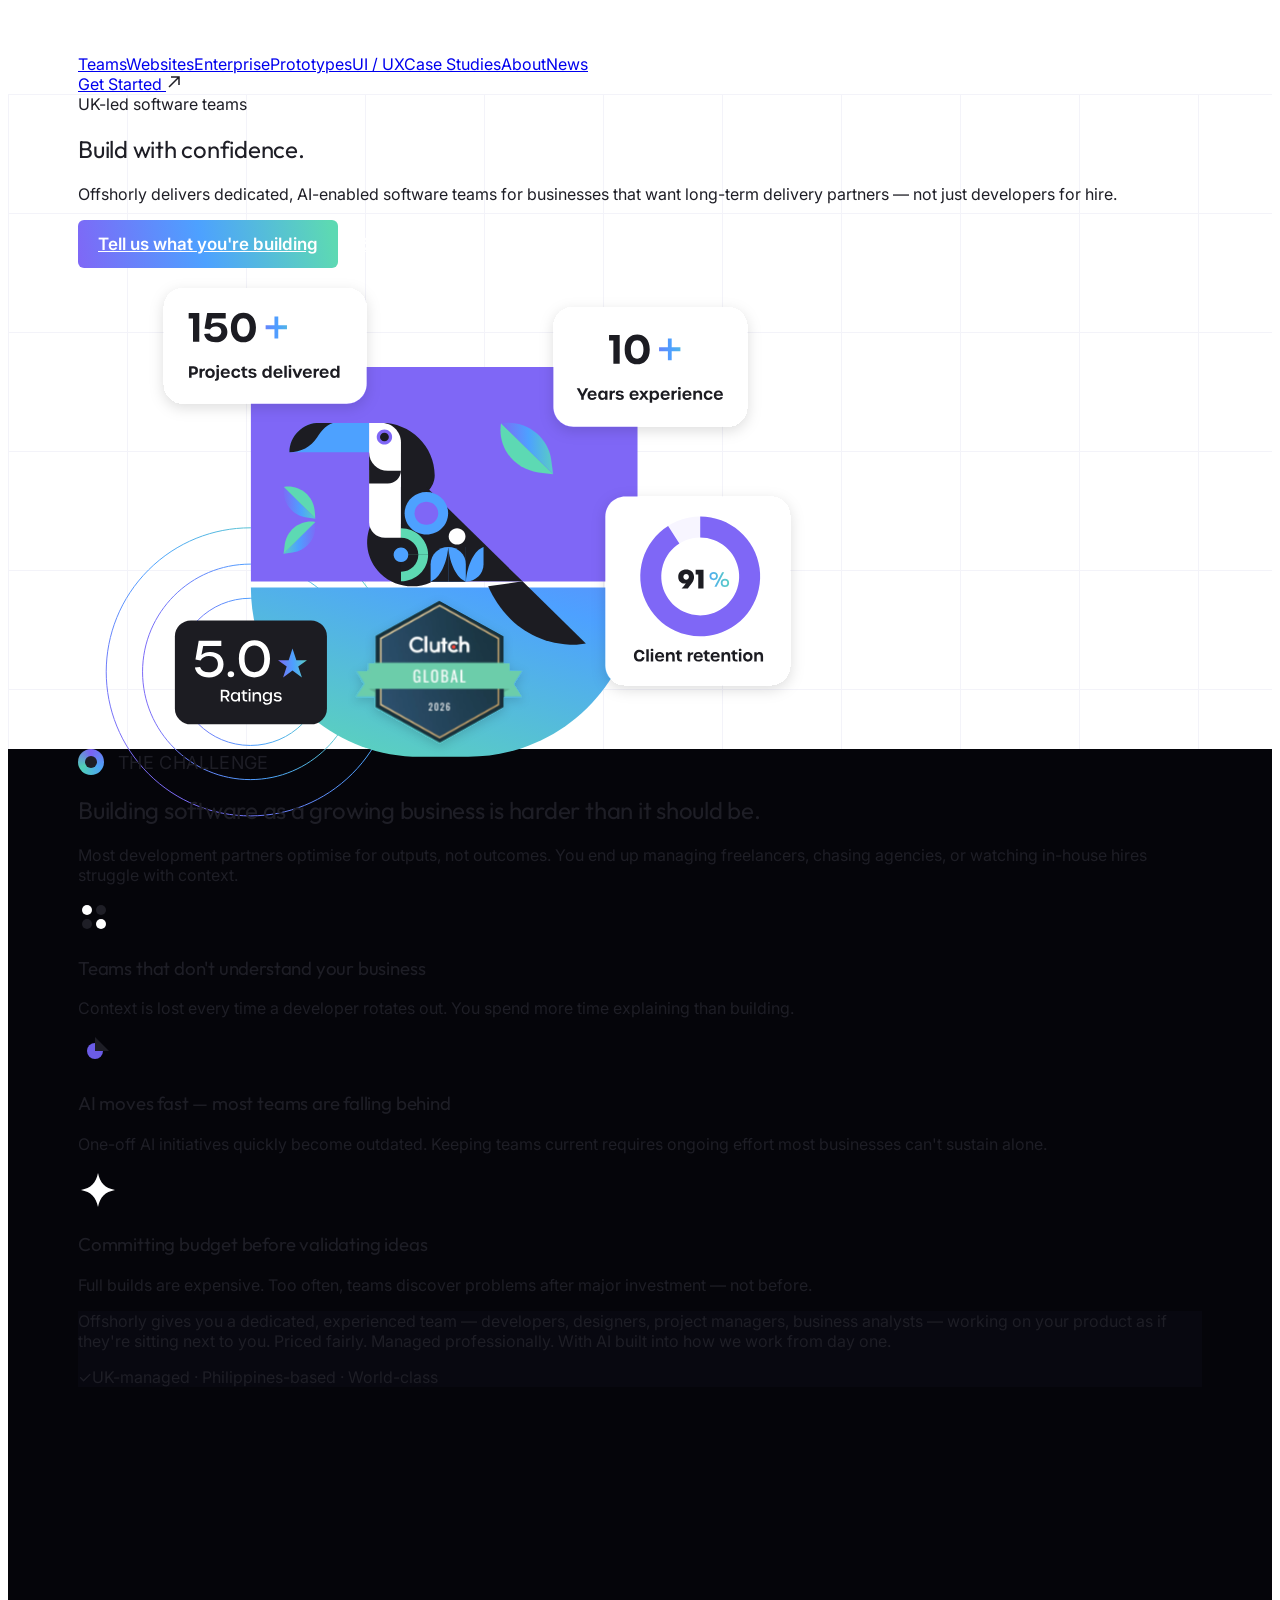
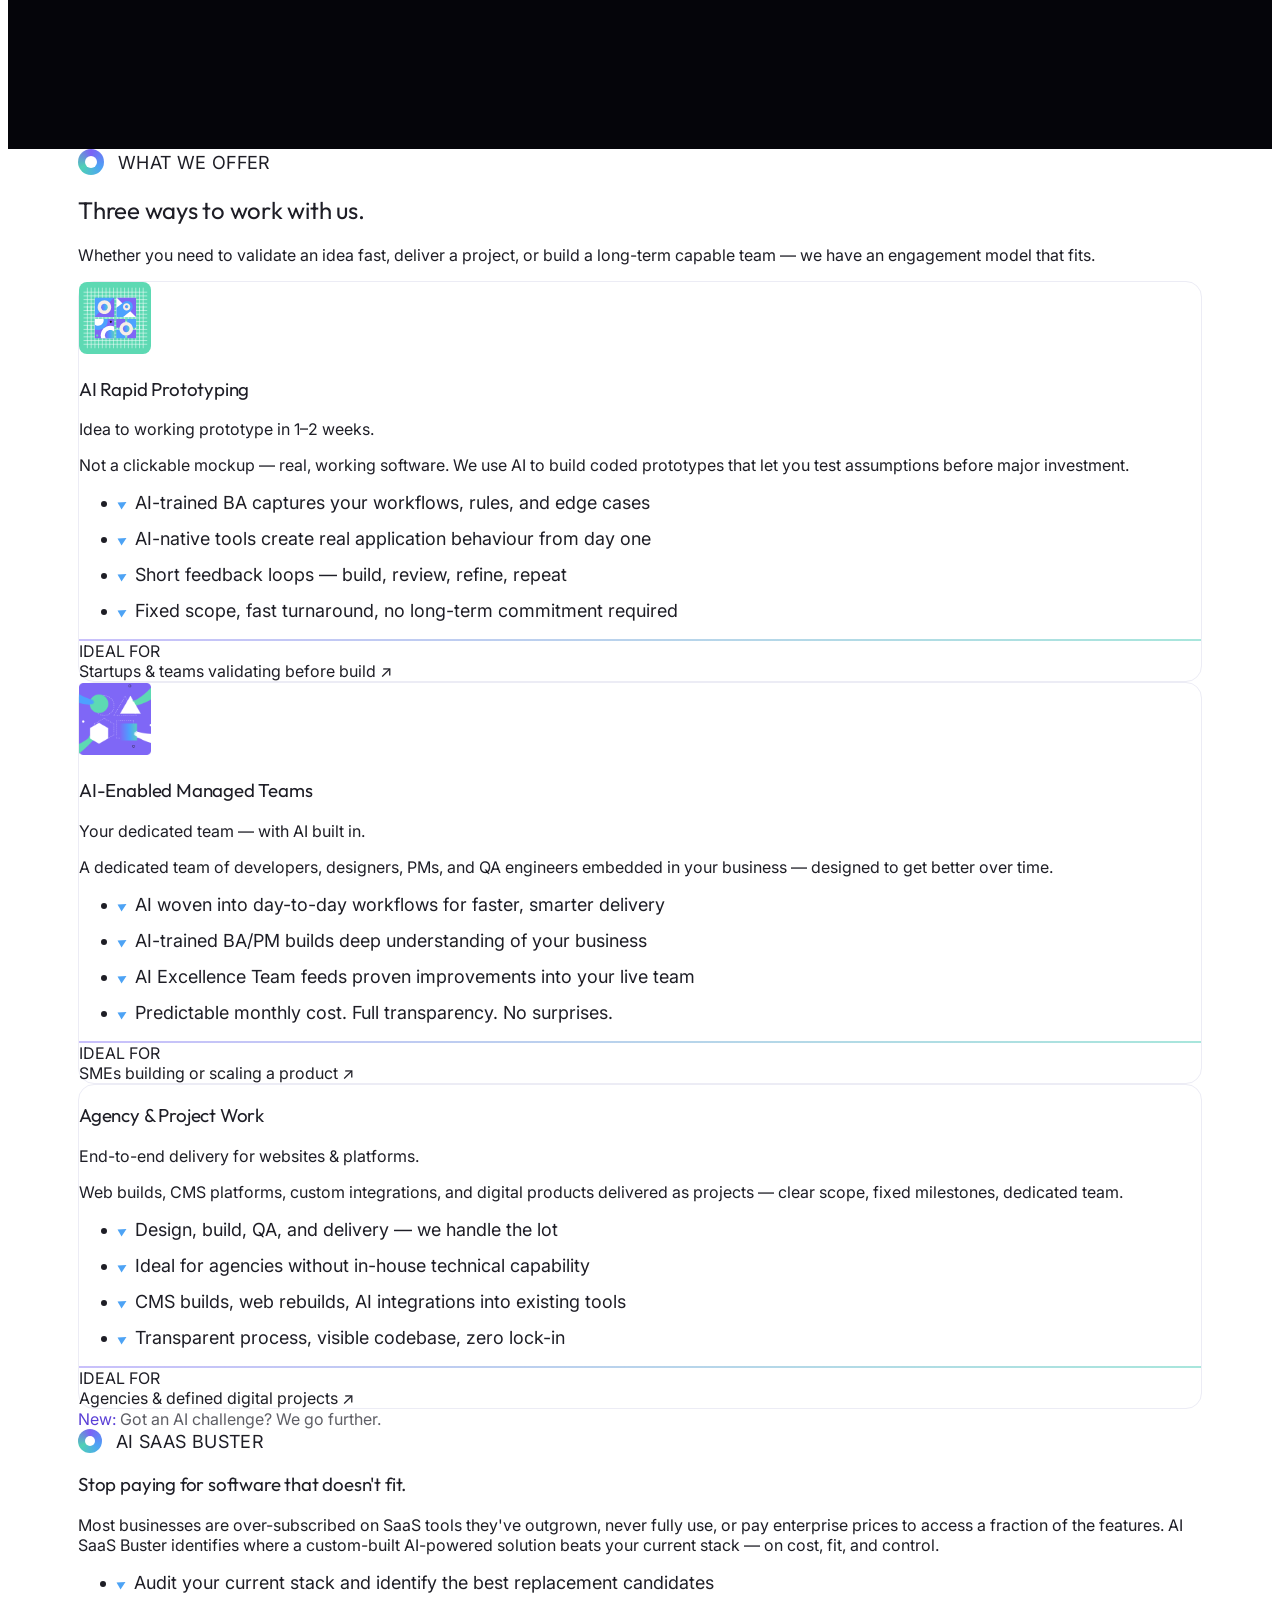
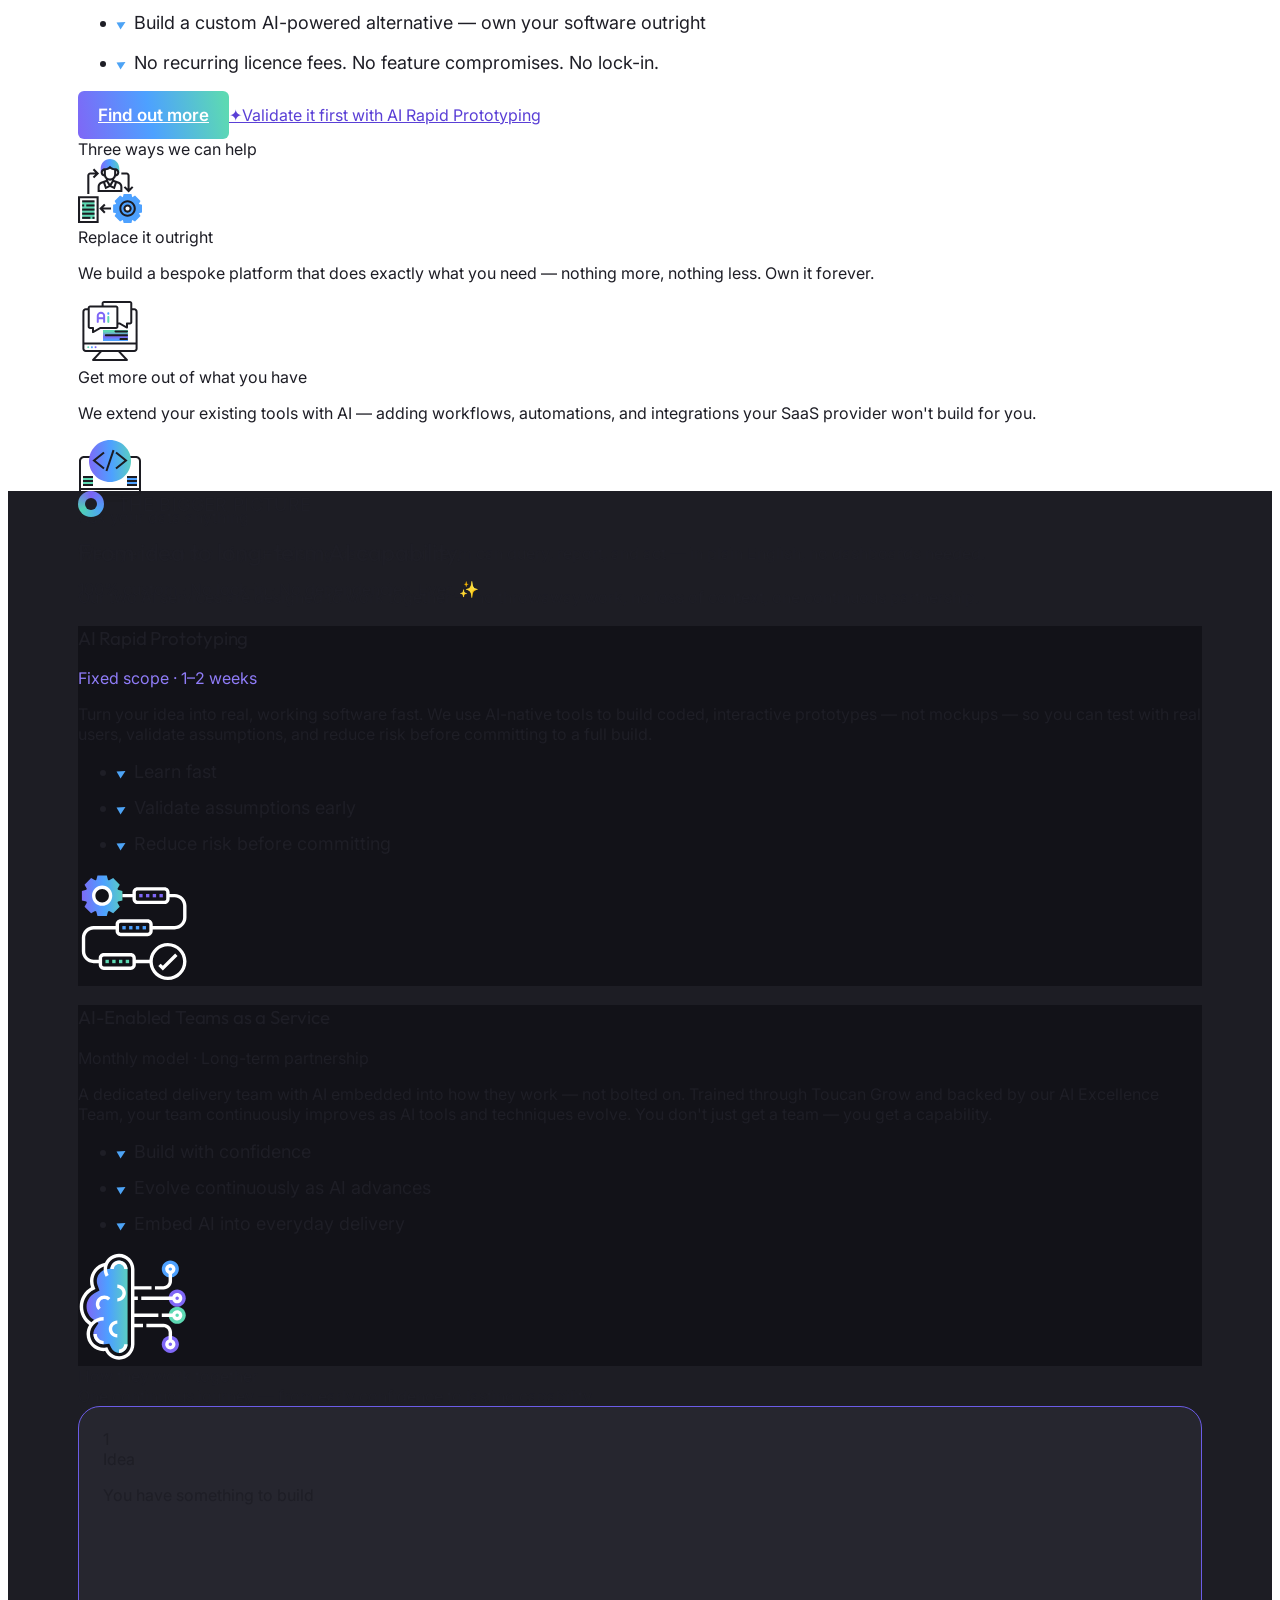
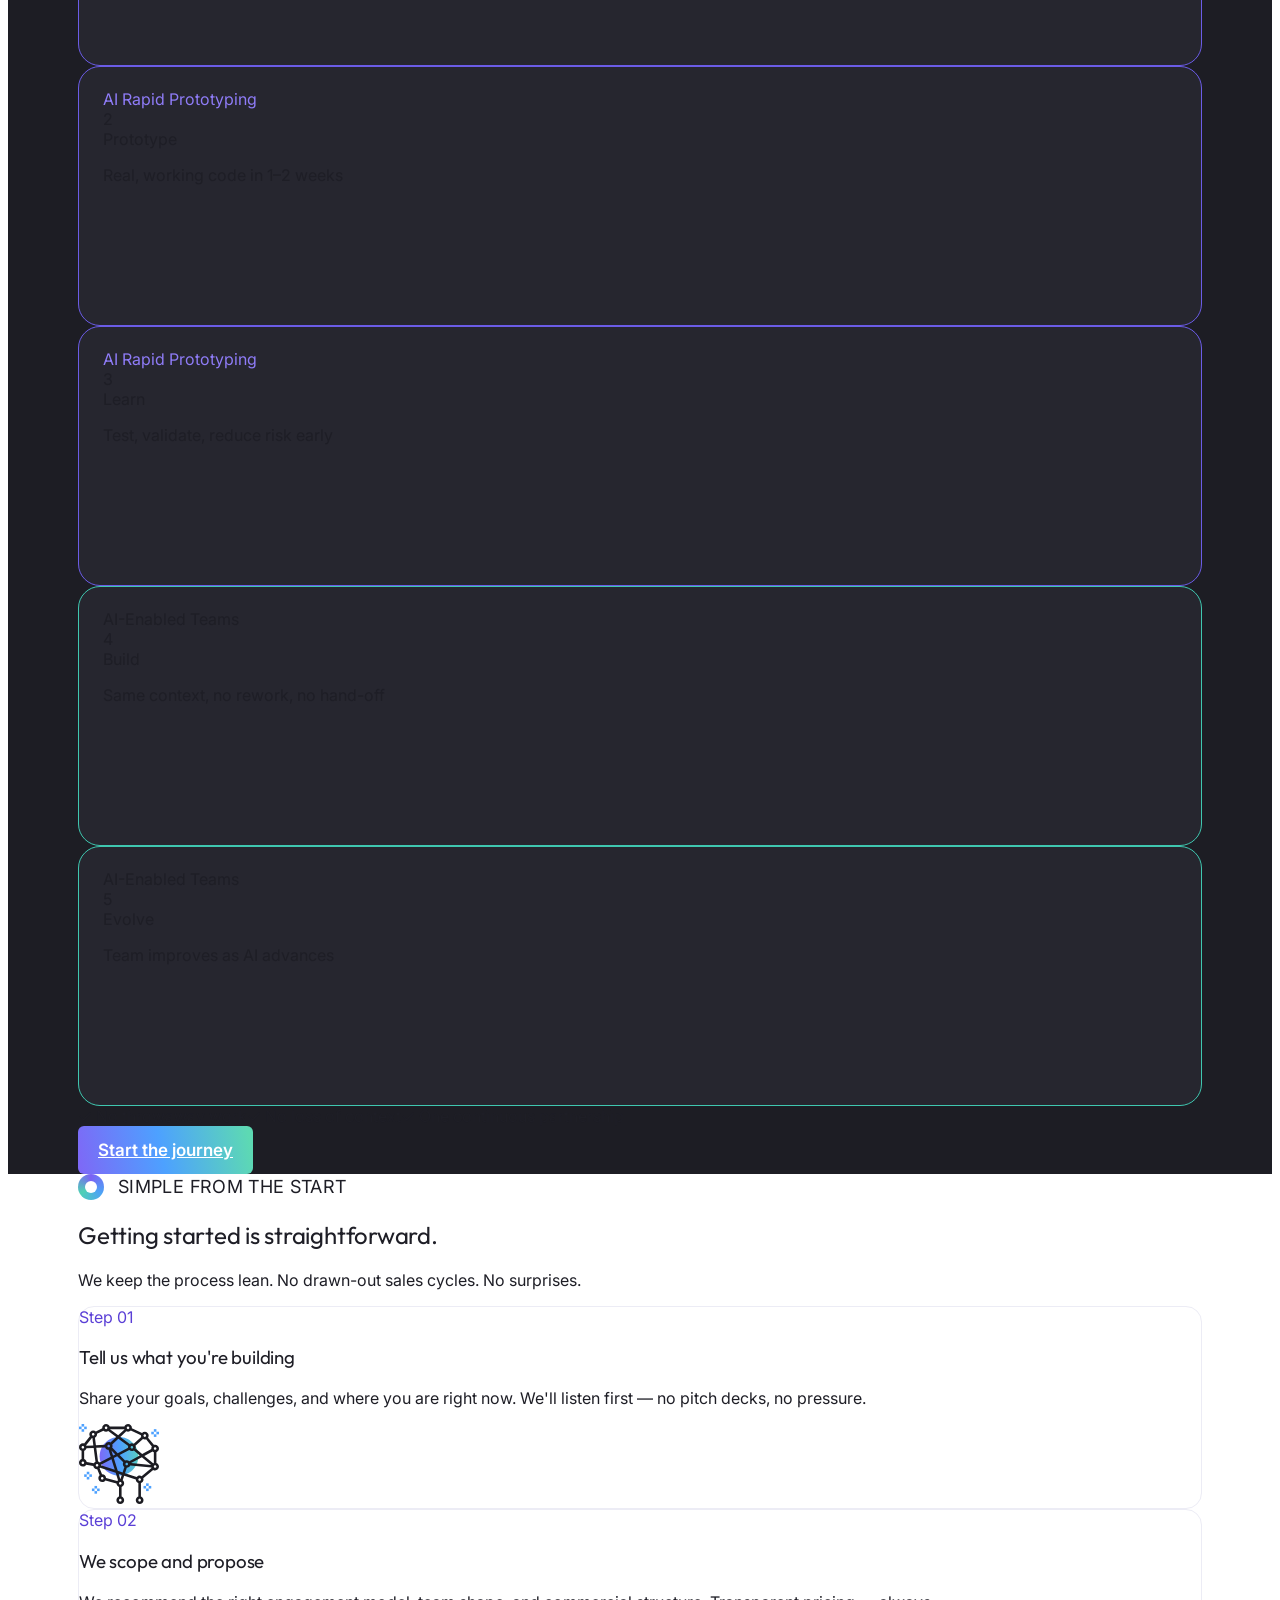
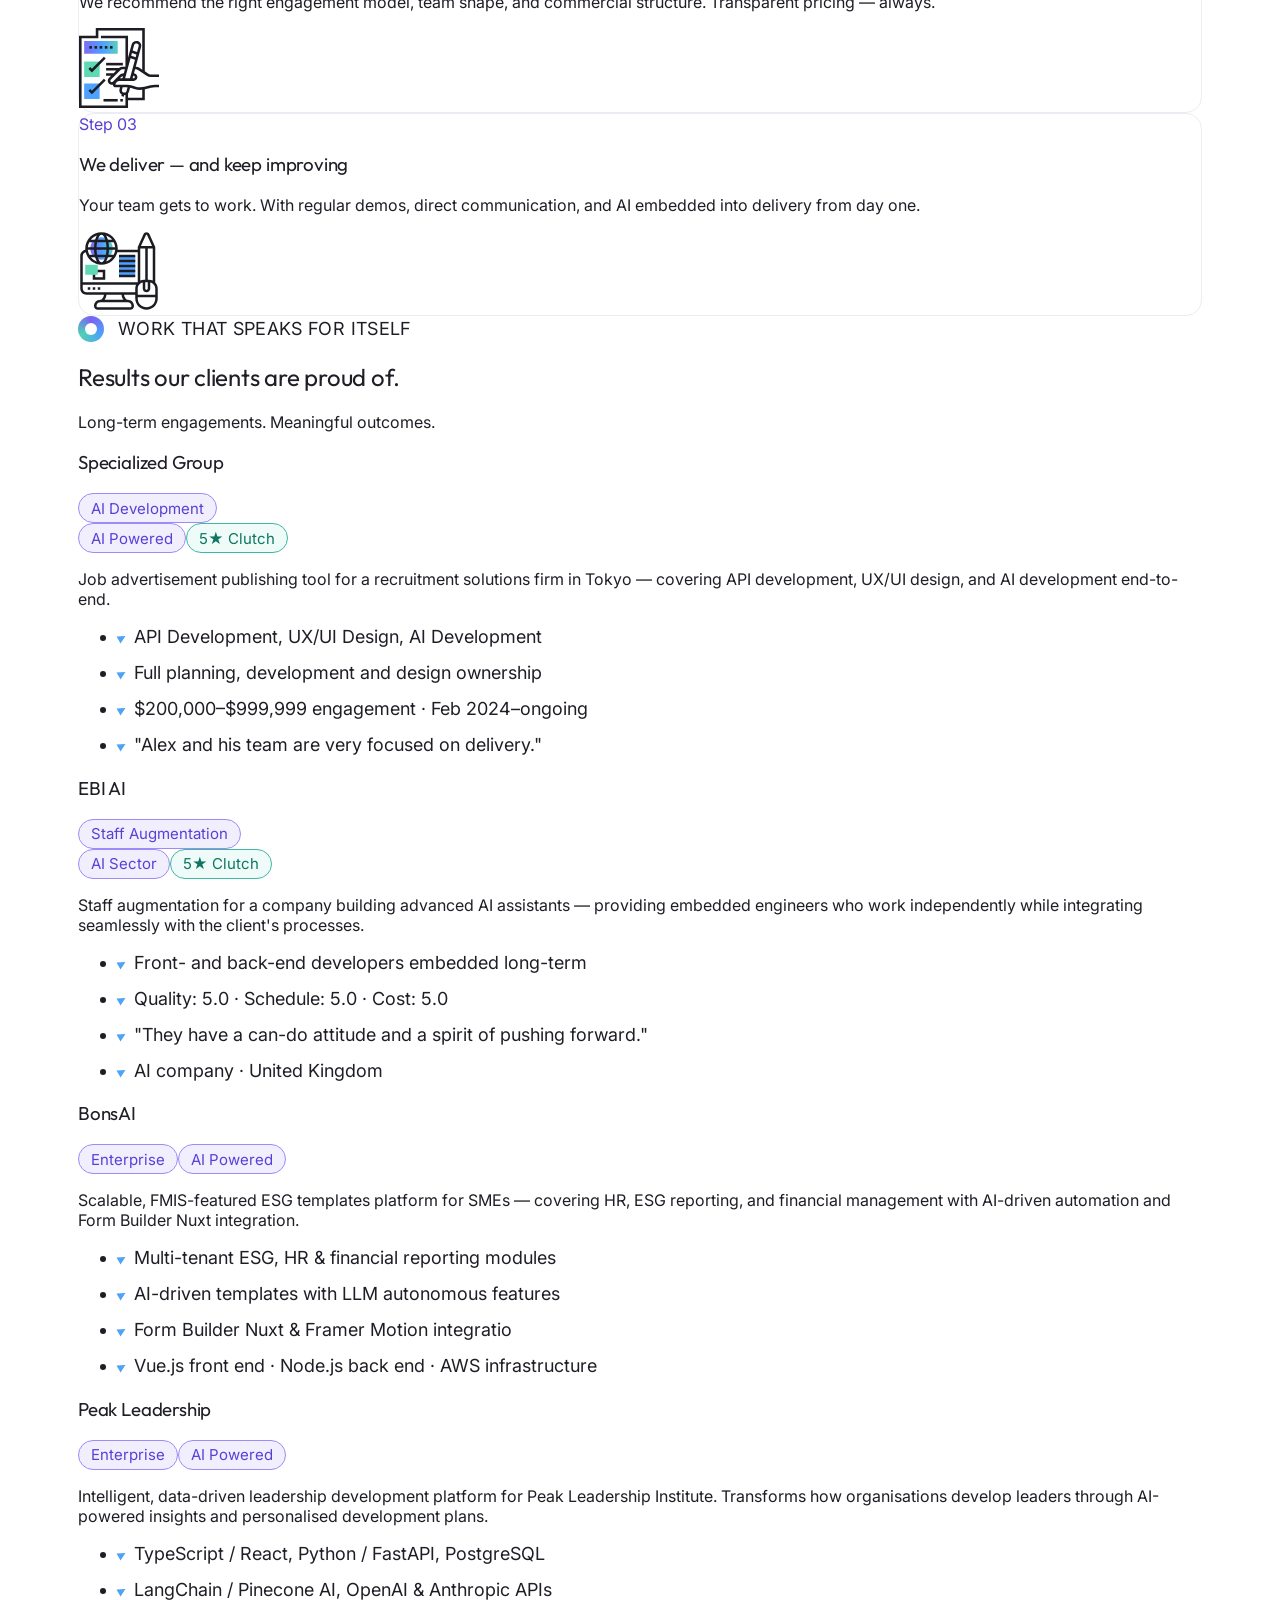
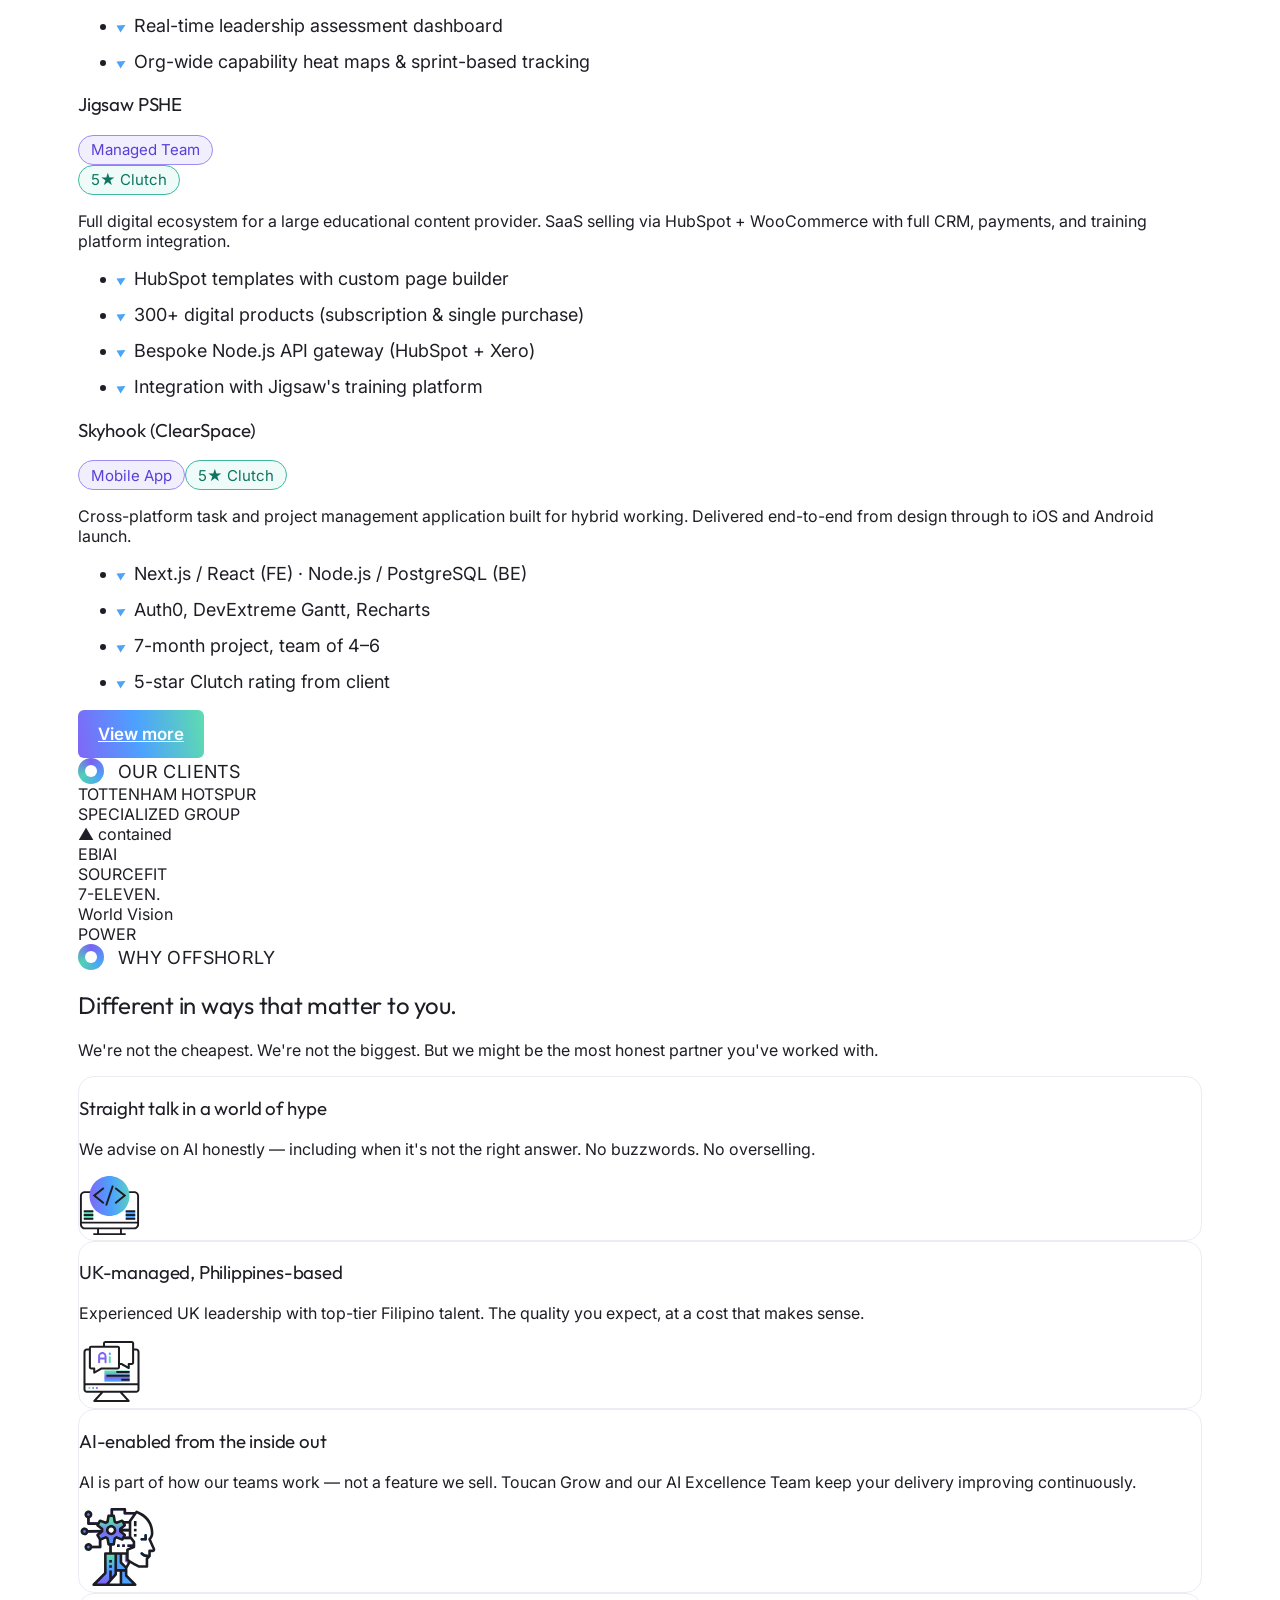
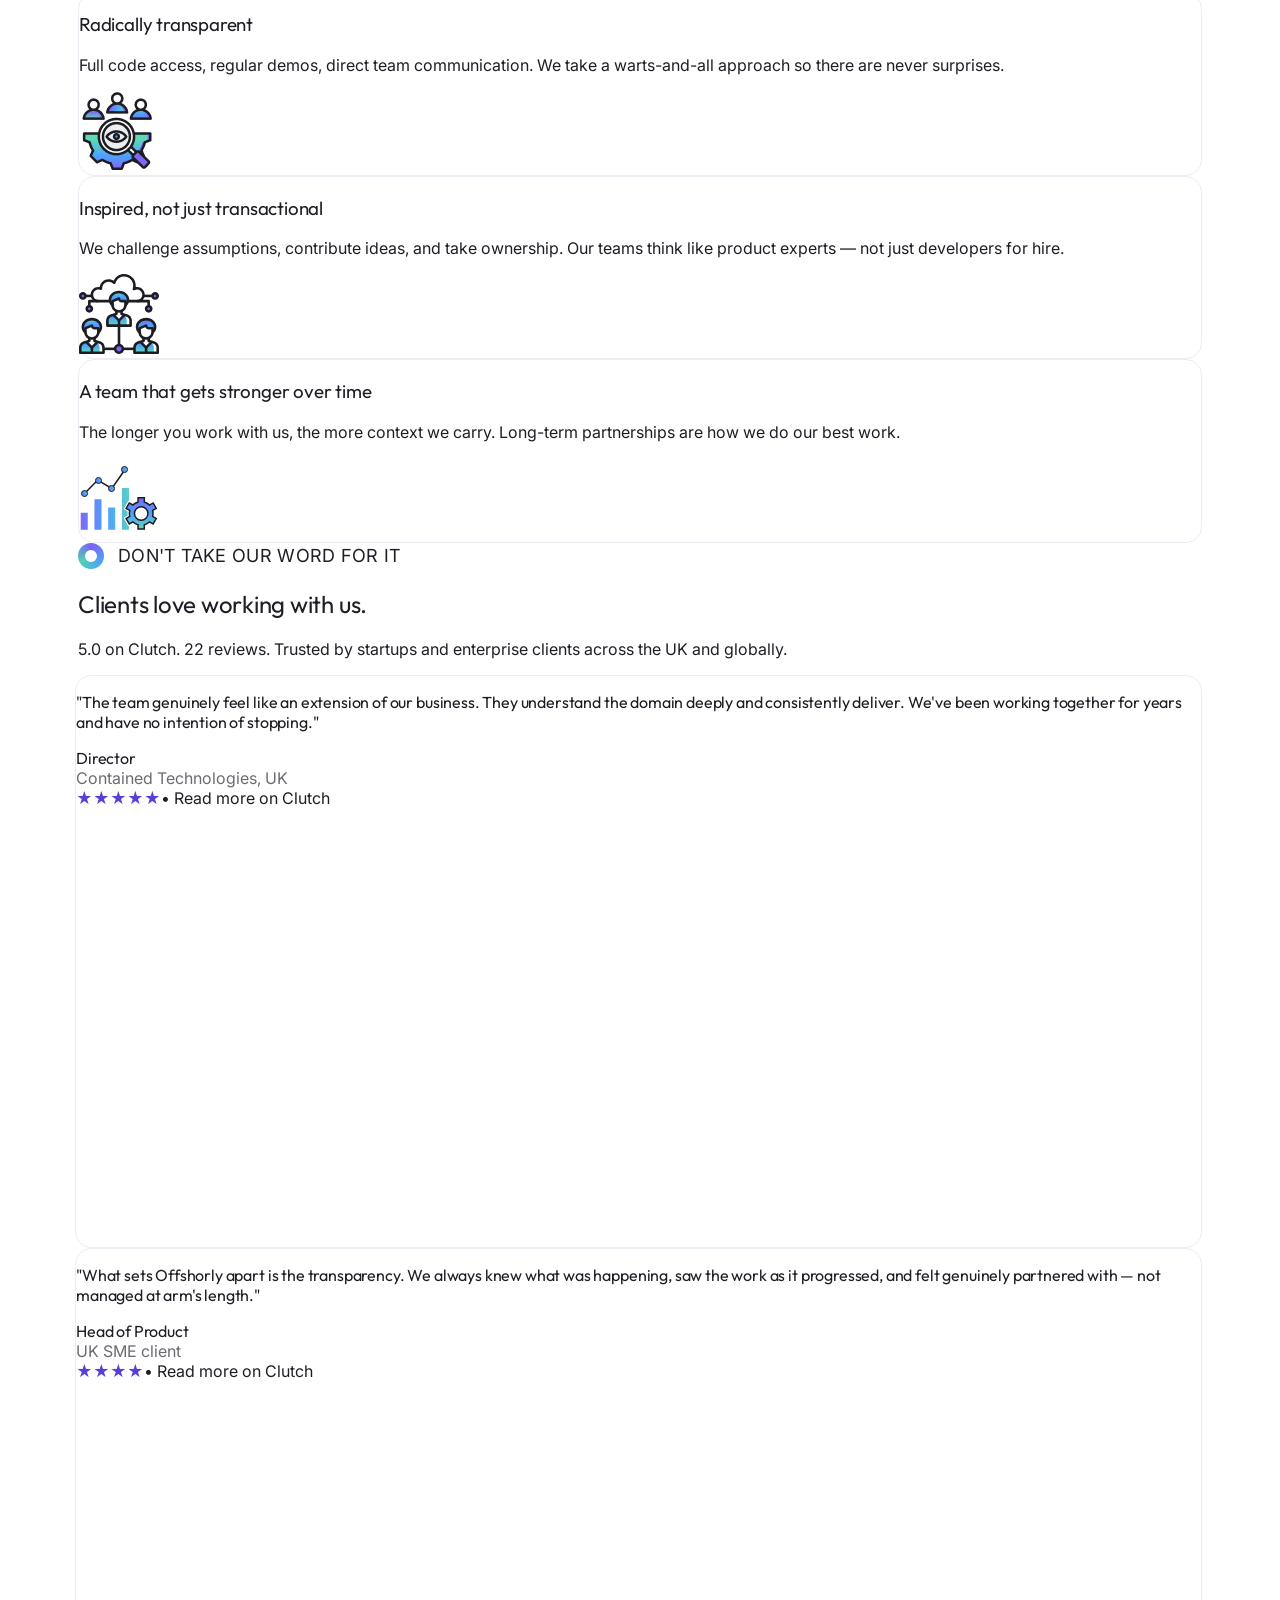
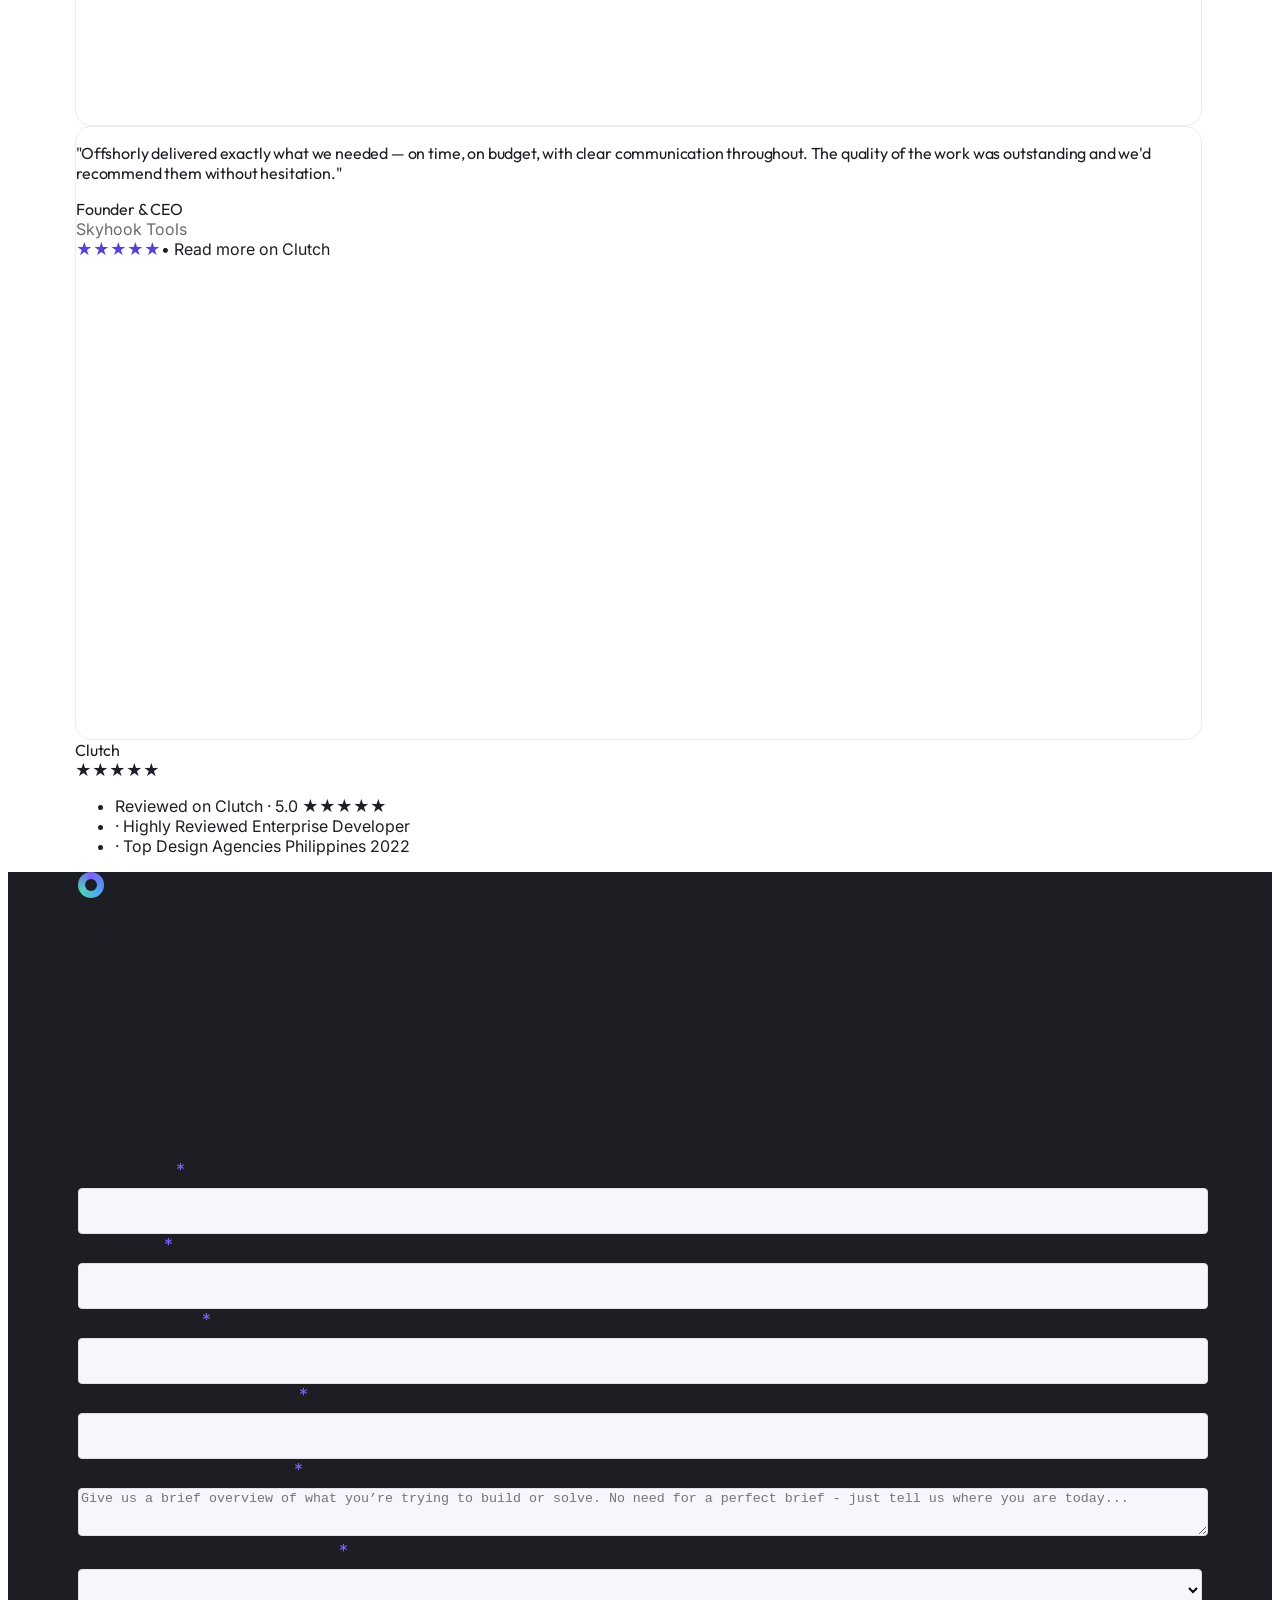
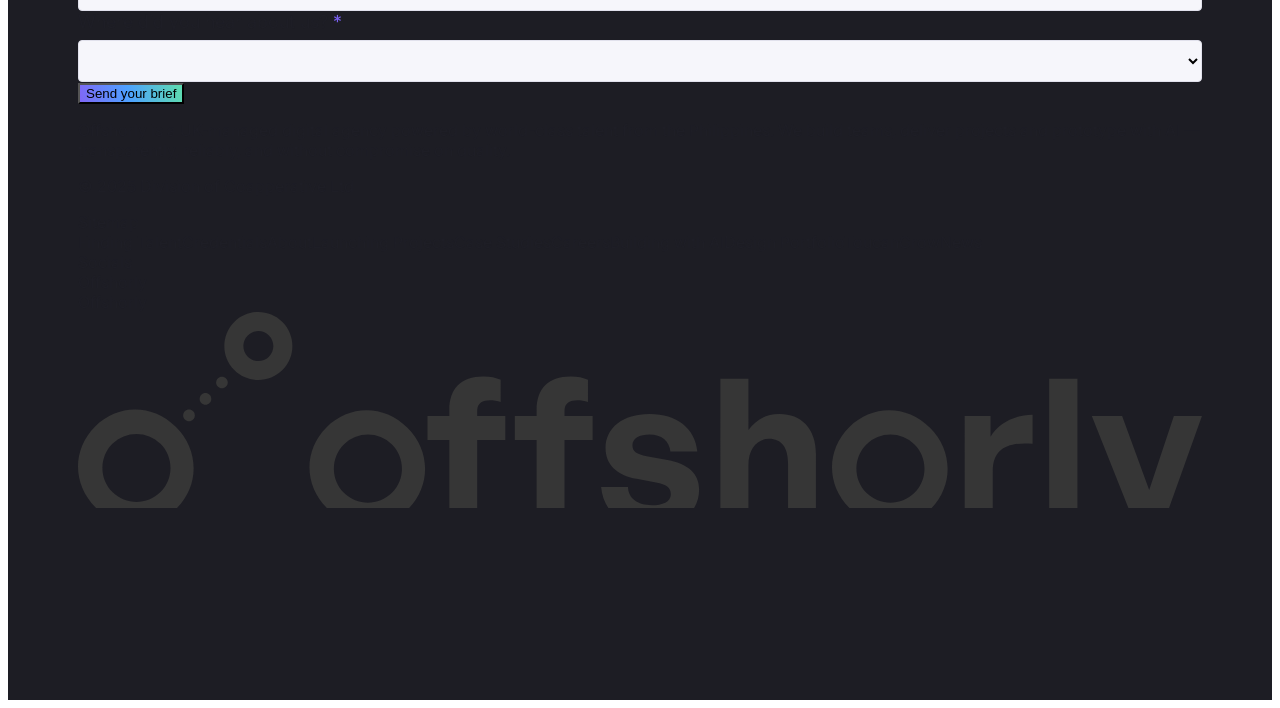
==== commit 25743b05: "Update header menu items Co-Authored-By: Claude Sonnet 5.5 <noreply@anthropic.com>" ====
--- a/index.html
+++ b/index.html
@@ -50,10 +50,7 @@
   <div class="wrap flex items-center justify-between h-full">
     <div class="flex items-center gap-8">
       <svg width="42" height="42" role="img" aria-label="Offshorly" viewBox="0 0 40 40" fill="none" xmlns="http://www.w3.org/2000/svg"><path d="M33.6381 12.724C30.1301 12.724 27.2761 9.87005 27.2761 6.362C27.2761 2.85395 30.1301 0 33.6381 0C37.1462 0 40.0001 2.85395 40.0001 6.362C40.0001 9.87005 37.1462 12.724 33.6381 12.724ZM33.6381 2.60118C31.5644 2.60118 29.8773 4.28827 29.8773 6.362C29.8773 8.43574 31.5644 10.1228 33.6381 10.1228C35.7119 10.1228 37.3989 8.43574 37.3989 6.362C37.3989 4.28827 35.7119 2.60118 33.6381 2.60118Z" fill="white"/><path d="M10.7344 40C4.81534 40 0 35.1846 0 29.2656C0 23.3466 4.81534 18.5313 10.7344 18.5313C16.6534 18.5313 21.4687 23.3466 21.4687 29.2656C21.4687 35.1847 16.6534 40 10.7344 40ZM10.7344 22.9202C7.23543 22.9202 4.3889 25.7667 4.3889 29.2656C4.3889 32.7646 7.23543 35.6111 10.7344 35.6111C14.2333 35.6111 17.0798 32.7646 17.0798 29.2656C17.0798 25.7667 14.2333 22.9202 10.7344 22.9202Z" fill="white"/><path d="M20.6594 20.4788C21.2605 20.4788 21.7478 19.9914 21.7478 19.3903C21.7478 18.7892 21.2605 18.3018 20.6594 18.3018C20.0582 18.3018 19.5709 18.7892 19.5709 19.3903C19.5709 19.9914 20.0582 20.4788 20.6594 20.4788Z" fill="white"/><path d="M23.7603 17.3776C24.3615 17.3776 24.8488 16.8903 24.8488 16.2892C24.8488 15.688 24.3615 15.2007 23.7603 15.2007C23.1592 15.2007 22.6719 15.688 22.6719 16.2892C22.6719 16.8903 23.1592 17.3776 23.7603 17.3776Z" fill="white"/><path d="M26.862 14.2765C27.4632 14.2765 27.9505 13.7891 27.9505 13.188C27.9505 12.5869 27.4632 12.0995 26.862 12.0995C26.2609 12.0995 25.7736 12.5869 25.7736 13.188C25.7736 13.7891 26.2609 14.2765 26.862 14.2765Z" fill="white"/></svg>
-      <nav class="flex items-center gap-8 text-[18px] ml-2">
-        <a href="#" class="flex items-center gap-1">Services <svg width="14" height="14" viewBox="0 0 14 14" fill="none" stroke="#fff" stroke-width="1.5"><path d="M2 5l5 5 5-5"/></svg></a>
-        <a href="#">Case Studies</a><a href="#">Design Portfolio</a><a href="#">About</a><a href="#">News</a>
-      </nav>
+      <nav class="flex items-center gap-8 text-[18px] ml-2"><a href="#">Teams</a><a href="#">Websites</a><a href="#">Enterprise</a><a href="#">Prototypes</a><a href="#">UI / UX</a><a href="#">Case Studies</a><a href="#">About</a><a href="#">News</a></nav>
     </div>
     <a href="#contact" class="bg-white text-ink rounded-[6px] px-5 py-[9px] text-[18px] flex items-center gap-2">Get Started <svg width="16" height="16" viewBox="0 0 16 16" fill="none" stroke="#1e1e26" stroke-width="1.5"><path d="M3 13L13 3M5 3h8v8"/></svg></a>
   </div>
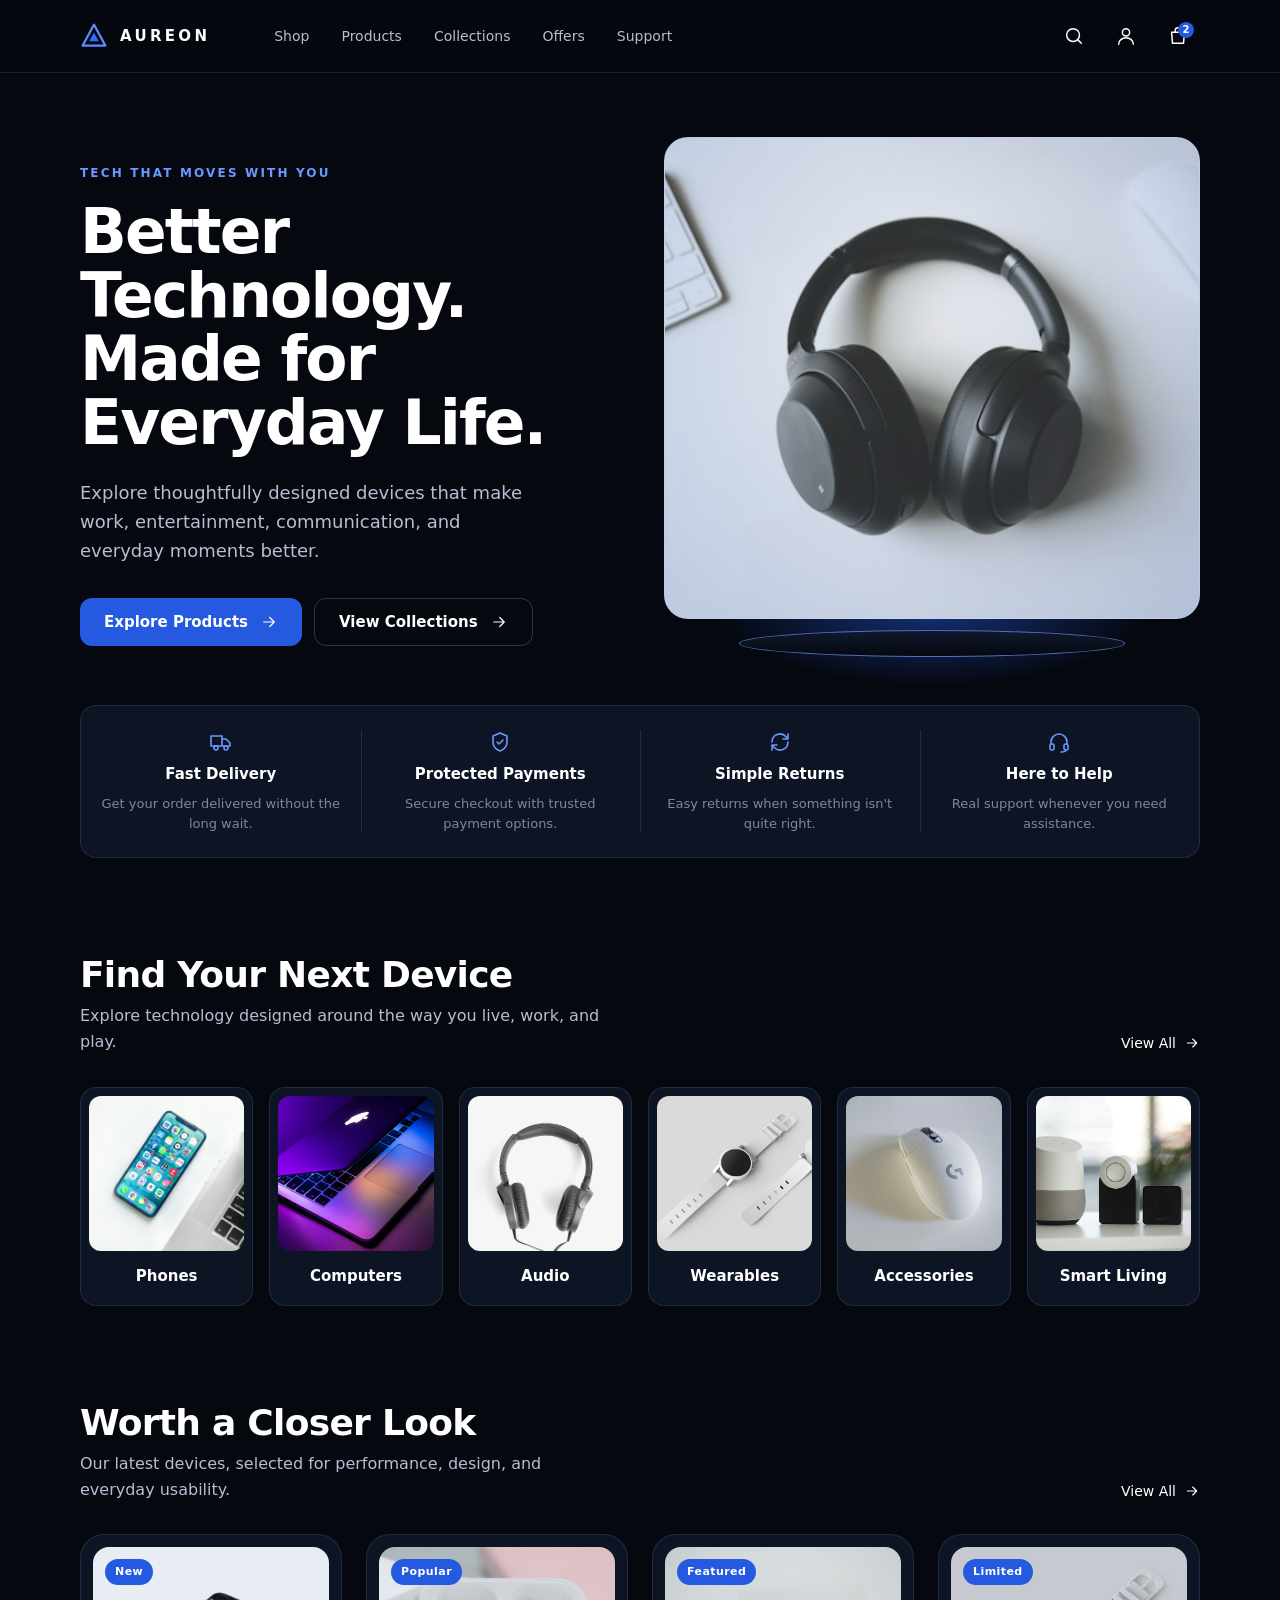
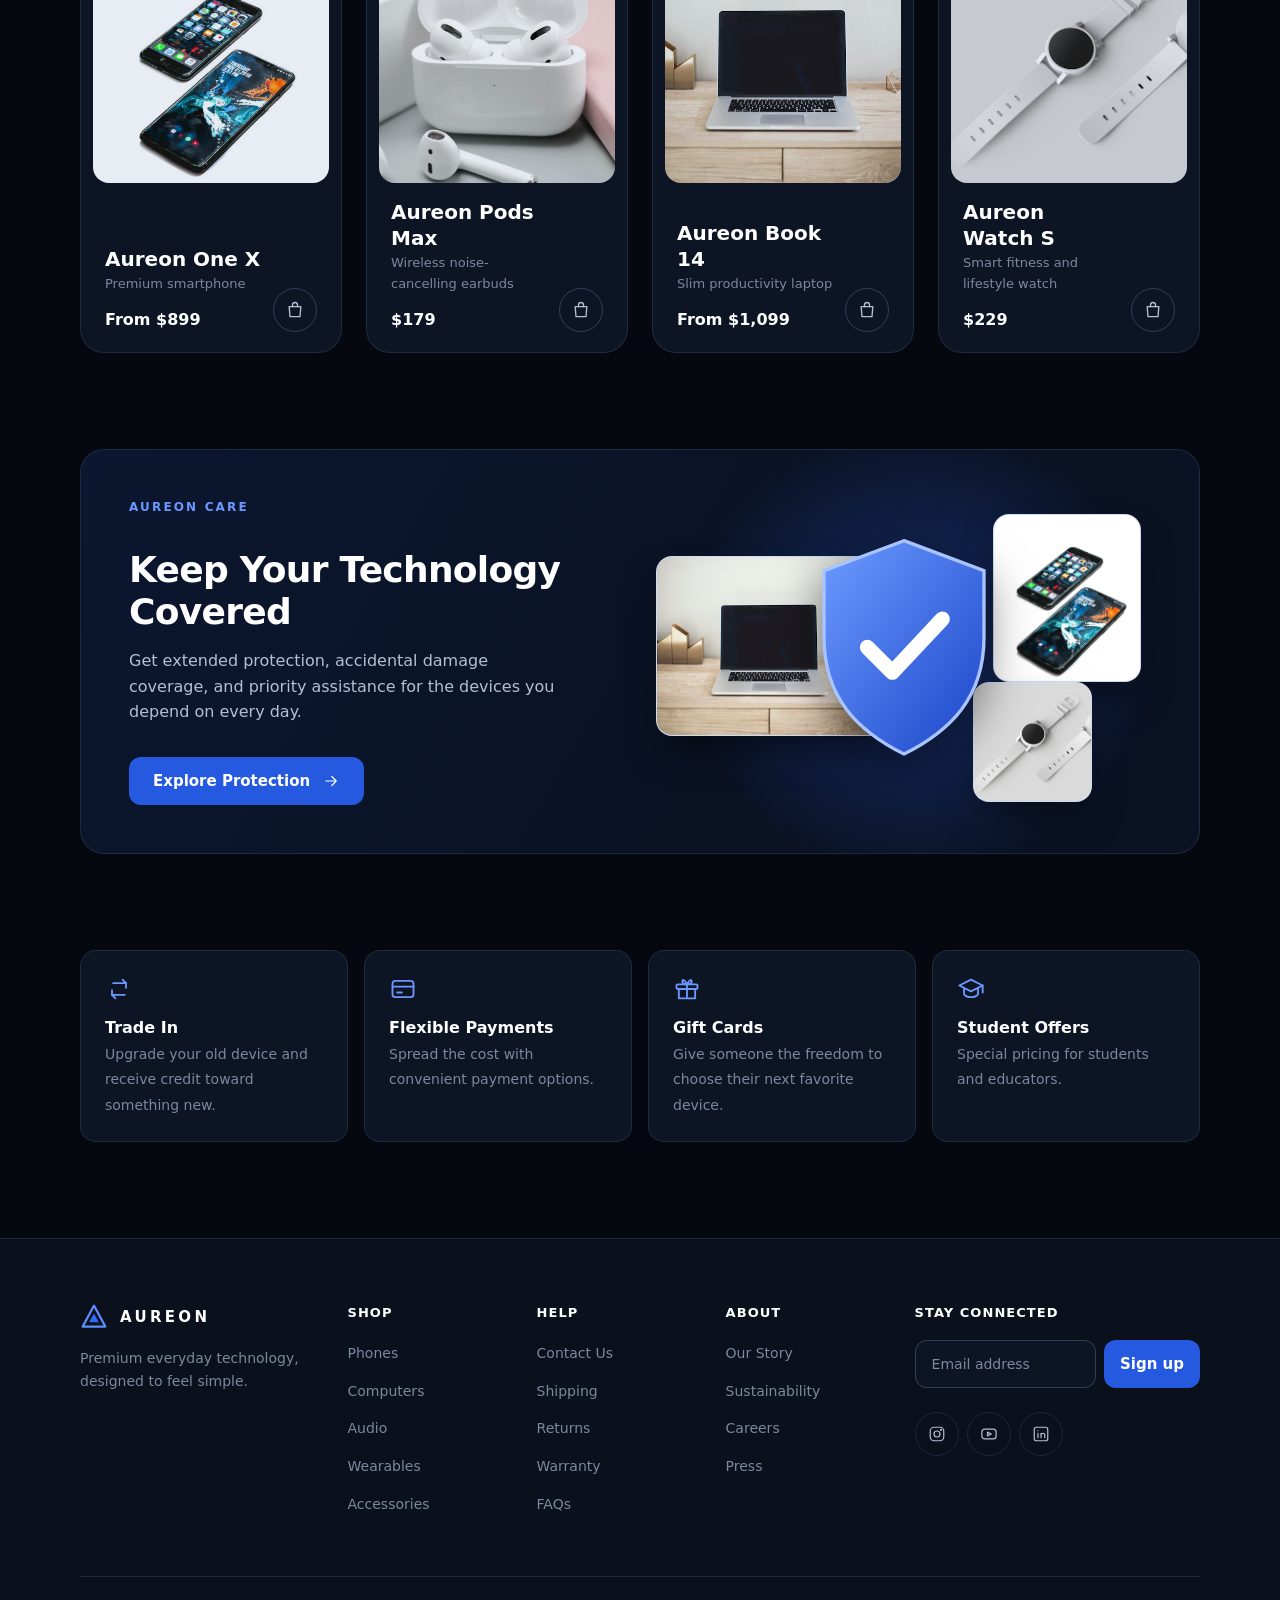
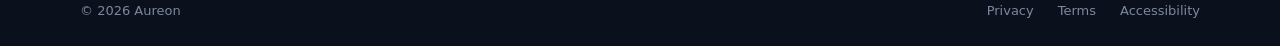
==== commit 0bed8603: "Add Aureon homepage (responsive HTML/CSS) Co-Authored-By: Claude Sonnet 5.5 <noreply@anthropic.com>" ====
--- a/index.html
+++ b/index.html
@@ -1,295 +1,359 @@
 <!DOCTYPE html>
 <html lang="en">
 <head>
-<meta charset="UTF-8">
+<meta charset="utf-8">
 <meta name="viewport" content="width=device-width, initial-scale=1">
-<title>Offshorly — Build with confidence.</title>
-<script src="https://cdn.tailwindcss.com"></script>
-<link rel="preconnect" href="https://fonts.googleapis.com">
-<link href="https://fonts.googleapis.com/css2?family=Inter:wght@400;500;600&family=Outfit:wght@400;500;600&display=swap" rel="stylesheet">
-<script>
-tailwind.config={theme:{extend:{fontFamily:{display:['Outfit','sans-serif'],sans:['Inter','sans-serif']},colors:{ink:'#1e1e26',night:'#0a0a10',violet:'#7b61f5',sky:'#4da3f5',mint:'#4fd1b5',mist:'#f7f7fd'}}}}
-</script>
+<title>Aureon — Better Technology. Made for Everyday Life.</title>
+<meta name="description" content="Thoughtfully designed devices for work, entertainment and everyday life.">
 <style>
-body{font-family:Inter,sans-serif;color:#1e1e26;background:#fff}
-h1,h2,h3,.disp{font-family:Outfit,sans-serif;font-weight:400;letter-spacing:-.01em}
-.grad{background:linear-gradient(90deg,#7b61f5,#4da3f5 60%,#4fd1b5)}
-.wrap{max-width:1440px;margin:0 auto;padding-left:70px;padding-right:70px}
-.eyebrow{display:flex;align-items:center;gap:14px;font-size:18px;letter-spacing:.02em;text-transform:uppercase}
-.eyebrow i{width:26px;height:26px;border-radius:50%;background:conic-gradient(#7b61f5,#4da3f5,#4fd1b5,#7b61f5);display:inline-block;position:relative}
-.eyebrow i:after{content:"";position:absolute;inset:7px;border-radius:50%;background:#1e1e26}
-.light .eyebrow i:after{background:#fff}
-.btn{display:inline-block;padding:14px 20px;font-weight:600;font-size:17px;color:#fff;border-radius:6px}
-.bul li{position:relative;padding-left:16px;margin-bottom:12px;font-size:18px;line-height:24px}
-.bul li:before{content:"";position:absolute;left:0;top:9px;border-left:8px solid #4da3f5;border-top:4px solid transparent;border-bottom:4px solid transparent;transform:rotate(-30deg)}
-.card{background:#fff;border-radius:16px;border:1px solid #ececf5}
-.pill{display:inline-flex;align-items:center;align-self:flex-start;white-space:nowrap;height:30px;line-height:1;font-size:15px;padding:0 12px;border-radius:999px;box-sizing:border-box;border:1px solid #9d8cf8;color:#7b61f5;background:#f1eefe}
-.pill.g{border-color:#7fdcc8;color:#38c3a4;background:#effbf8}
-.light .text-violet,.light .pill{color:#5a3fd6}
-.light b{color:#5a3fd6}
-.pill{color:#5a3fd6}
-.pill.g{color:#0d7560;border-color:#3fb89f}
-.light .bg-violet.rounded-full{background:#5a3fd6}
-.light .text-\[\#888\]{color:#6b6b72}
-.btn.grad,button.grad{background:linear-gradient(79deg,#7F67F6 0%,#4DA1FF 47.6%,#5DD9B3 96.6%)}
-.light .bg-\[\#eeeef5\]{color:#5f5f66}
-.rule{height:2px;background:linear-gradient(90deg,#c9c0fb,#a8e6dc)}
-.ph{display:block;border-radius:6px}
-.step{border:1px solid #6b5ce7;border-radius:22px;background:#26262f;padding:22px 24px;height:214px}
-.step.t{border-color:#3fc7b0}
-.field{width:100%;height:42px;background:#f6f6fb;border:1px solid #e1e1ec;border-radius:4px;margin-top:8px}
-label{font-size:18px;display:block;margin-top:0}
-label b{color:#7b61f5;font-weight:400}
-@media(max-width:900px){.wrap{padding-left:20px;padding-right:20px}}
+:root{
+  --bg:#05080f; --bg-2:#0a101c; --card:#0d1524; --card-2:#111b2e; --line:rgba(148,174,226,.14); --line-2:rgba(148,174,226,.28);
+  --blue:#2559e0; --blue-2:#6b97ff; --text:#fff; --body:#b4bfd3; --muted:#7c889e; --studio:#e8ecf3;
+  --s1:4px; --s2:8px; --s3:12px; --s4:16px; --s5:24px; --s6:32px; --s7:48px; --s8:64px; --s9:96px;
+  --r-sm:12px; --r-md:16px; --r-lg:24px; --max:1200px; --pad:clamp(20px,4vw,40px);
+}
+*{box-sizing:border-box;margin:0;padding:0}
+html{scroll-behavior:smooth}
+body{background:var(--bg);color:var(--body);font:400 16px/1.6 system-ui,-apple-system,"Segoe UI",Roboto,Inter,sans-serif;-webkit-font-smoothing:antialiased}
+img{display:block;max-width:100%}
+a{color:inherit;text-decoration:none}
+ul{list-style:none}
+button{font:inherit;color:inherit;cursor:pointer;border:0;background:none}
+:focus-visible{outline:2px solid var(--blue-2);outline-offset:3px;border-radius:6px}
+.wrap{max-width:var(--max);margin:0 auto;padding:0 var(--pad)}
+.ico{width:24px;height:24px;stroke:currentColor;fill:none;stroke-width:1.6;stroke-linecap:round;stroke-linejoin:round;flex:none}
+.sr{position:absolute;width:1px;height:1px;overflow:hidden;clip:rect(0 0 0 0)}
+
+/* buttons */
+.btn{display:inline-flex;align-items:center;gap:var(--s3);height:48px;padding:0 var(--s5);border-radius:var(--r-sm);font-weight:600;font-size:15px;transition:background .25s,border-color .25s,transform .25s}
+.btn .arr{transition:transform .25s}
+.btn:hover .arr,.link:hover .arr{transform:translateX(4px)}
+.btn-primary{background:var(--blue);color:#fff}
+.btn-primary:hover{background:#1c49bd}
+.btn-ghost{color:#fff;border:1px solid var(--line-2)}
+.btn-ghost:hover{background:rgba(255,255,255,.05);border-color:rgba(148,174,226,.5)}
+.link{display:inline-flex;align-items:center;gap:var(--s2);font-size:14px;font-weight:500;color:#fff}
+.link .ico{width:16px;height:16px;transition:transform .25s}
+.arr{width:18px;height:18px}
+
+/* nav */
+.nav{position:sticky;top:0;z-index:20;background:rgba(5,8,15,.82);backdrop-filter:blur(12px);border-bottom:1px solid var(--line)}
+.nav .wrap{display:flex;align-items:center;gap:var(--s6);height:72px}
+.logo{display:flex;align-items:center;gap:var(--s3);font-weight:700;letter-spacing:.22em;font-size:15px;color:#fff}
+.logo svg{width:28px;height:28px}
+.menu{display:flex;gap:var(--s6);margin-left:var(--s6)}
+.menu a{font-size:14px;font-weight:500;color:var(--body);transition:color .2s}
+.menu a:hover{color:#fff}
+.actions{display:flex;gap:var(--s2);margin-left:auto}
+.icon-btn{width:44px;height:44px;display:grid;place-items:center;border-radius:50%;color:#fff;position:relative;transition:background .2s}
+.icon-btn:hover{background:rgba(255,255,255,.07)}
+.icon-btn .ico{width:22px;height:22px}
+.dot{position:absolute;top:8px;right:6px;min-width:16px;height:16px;border-radius:8px;background:var(--blue);font-size:10px;font-weight:700;display:grid;place-items:center;color:#fff}
+.burger{display:none}
+
+/* hero */
+.hero{position:relative;overflow:hidden}
+.hero .wrap{display:grid;grid-template-columns:1fr 1fr;align-items:center;gap:var(--s7);min-height:620px;padding-top:var(--s8);padding-bottom:var(--s8)}
+.eyebrow{font-size:12px;font-weight:600;letter-spacing:.18em;color:var(--blue-2);text-transform:uppercase}
+h1{font-size:clamp(38px,4.8vw,64px);line-height:1.04;letter-spacing:-.03em;font-weight:700;color:#fff;margin:var(--s4) 0 var(--s5)}
+.hero p.lead{font-size:18px;max-width:460px;color:var(--body)}
+.cta{display:flex;flex-wrap:wrap;gap:var(--s3);margin-top:var(--s6)}
+.stage{position:relative;aspect-ratio:1/1;max-width:560px;width:100%;justify-self:end}
+.stage .glow{position:absolute;left:-6%;right:-6%;bottom:-8%;height:40%;background:radial-gradient(closest-side,rgba(37,89,224,.5),transparent 72%)}
+.stage .photo{position:absolute;inset:0 0 10%;border-radius:var(--r-lg);background:radial-gradient(ellipse at 50% 40%,#f4f7fc,#c5d2ea);overflow:hidden;border:1px solid var(--line-2);animation:float 7s ease-in-out infinite}
+.stage .photo img{width:100%;height:100%;object-fit:cover;mix-blend-mode:multiply;transform:scale(1.08)}
+.stage .platform{position:absolute;left:14%;right:14%;bottom:3%;height:5%;border-radius:50%;background:linear-gradient(#10192c,#05080f);border:1px solid rgba(107,151,255,.7)}
+
+@keyframes float{50%{transform:translateY(-8px)}}
+@media (prefers-reduced-motion:reduce){.stage .photo{animation:none}*{transition:none!important}}
+
+/* benefits */
+.benefits{margin-top:calc(var(--s6)*-1);position:relative}
+.benefits ul{display:grid;grid-template-columns:repeat(4,1fr);background:var(--card);border:1px solid var(--line);border-radius:var(--r-md)}
+.benefits li{display:flex;flex-direction:column;align-items:center;text-align:center;gap:var(--s2);padding:var(--s5) var(--s4);position:relative}
+.benefits li+li::before{content:"";position:absolute;left:0;top:24px;bottom:24px;width:1px;background:var(--line)}
+.benefits .ico{color:var(--blue-2)}
+.benefits b{color:#fff;font-size:15px;font-weight:600}
+.benefits span{font-size:13px;color:var(--muted);line-height:1.5}
+
+/* sections */
+section.block{padding-top:var(--s9)}
+.head{display:flex;align-items:flex-end;justify-content:space-between;gap:var(--s5);margin-bottom:var(--s6)}
+h2{font-size:clamp(26px,3.2vw,36px);line-height:1.15;letter-spacing:-.02em;font-weight:700;color:#fff}
+.head p{margin-top:var(--s2);max-width:520px}
+
+/* categories */
+.cats{display:grid;grid-template-columns:repeat(6,1fr);gap:var(--s4)}
+.cat{background:var(--card);border:1px solid var(--line);border-radius:var(--r-md);padding:var(--s2) var(--s2) var(--s4);text-align:center;transition:border-color .3s,transform .3s,background .3s}
+.cat .im{aspect-ratio:1/1;border-radius:var(--r-sm);overflow:hidden;background:var(--studio);margin-bottom:var(--s3)}
+.cat img{width:100%;height:100%;object-fit:cover;transition:transform .5s}
+.cat span{font-size:15px;font-weight:600;color:#fff}
+.cat:hover{border-color:rgba(91,141,255,.6);background:var(--card-2)}
+.cat:hover img{transform:scale(1.07)}
+
+/* products */
+.products{display:grid;grid-template-columns:repeat(4,1fr);gap:var(--s5)}
+.pcard{background:var(--card);border:1px solid var(--line);border-radius:var(--r-lg);padding:var(--s3);display:flex;flex-direction:column;transition:transform .3s,border-color .3s,box-shadow .3s}
+.pcard:hover{transform:translateY(-6px);border-color:rgba(91,141,255,.5);box-shadow:0 20px 40px -24px rgba(0,0,0,.8)}
+.pcard .im{position:relative;aspect-ratio:1/1;border-radius:var(--r-md);background:var(--studio);overflow:hidden}
+.pcard .im img{width:100%;height:100%;object-fit:cover;mix-blend-mode:multiply;transition:transform .5s}
+.pcard:hover .im img{transform:scale(1.06)}
+.badge{position:absolute;top:var(--s3);left:var(--s3);z-index:1;font-size:11px;font-weight:600;letter-spacing:.04em;padding:4px 10px;border-radius:999px;background:var(--blue);color:#fff}
+.pcard .meta{padding:var(--s4) var(--s3) var(--s2);display:flex;align-items:flex-end;justify-content:space-between;gap:var(--s3);flex:1}
+.pcard h3{font-size:20px;font-weight:600;color:#fff;line-height:1.3}
+.pcard .d{font-size:13px;color:var(--muted);margin:2px 0 var(--s3)}
+.price{font-size:16px;font-weight:600;color:#fff}
+.cart{width:44px;height:44px;border-radius:50%;display:grid;place-items:center;border:1px solid var(--line-2);color:var(--body);transition:background .25s,color .25s,border-color .25s;flex:none}
+.cart .ico{width:20px;height:20px}
+.pcard:hover .cart,.cart:hover{background:var(--blue);border-color:var(--blue);color:#fff}
+
+/* care banner */
+.care{display:grid;grid-template-columns:1fr 1fr;align-items:center;gap:var(--s6);background:linear-gradient(120deg,#0b1730,#0a1224 60%);border:1px solid var(--line);border-radius:var(--r-lg);padding:var(--s7);overflow:hidden;position:relative}
+.care::after{content:"";position:absolute;right:-5%;top:-30%;width:60%;height:160%;background:radial-gradient(closest-side,rgba(47,107,255,.35),transparent 70%);pointer-events:none}
+.care h2{margin:var(--s3) 0 var(--s4)}
+.care p{max-width:440px;margin-bottom:var(--s6)}
+.care-visual{position:relative;height:300px;z-index:1}
+.care-visual svg.shield{position:absolute;left:50%;top:50%;width:200px;transform:translate(-50%,-52%);filter:drop-shadow(0 12px 24px rgba(0,0,0,.5))}
+.care-visual figure{position:absolute;border-radius:var(--r-md);overflow:hidden;background:var(--studio);border:1px solid var(--line-2);box-shadow:0 20px 40px -12px rgba(0,0,0,.6)}
+.care-visual figure img{width:100%;height:100%;object-fit:cover}
+.f1{left:0;top:18%;width:46%;height:60%}
+.f2{right:2%;top:4%;width:30%;height:56%}
+.f3{right:12%;bottom:0;width:24%;height:40%}
+.care-visual svg.shield{z-index:2}
+
+/* extras */
+.extras{display:grid;grid-template-columns:repeat(4,1fr);gap:var(--s4);padding-bottom:var(--s9)}
+.extra{background:var(--card);border:1px solid var(--line);border-radius:var(--r-md);padding:var(--s5);display:flex;flex-direction:column;gap:var(--s3);transition:border-color .3s,background .3s}
+.extra:hover{border-color:var(--line-2);background:var(--card-2)}
+.extra .ico{width:28px;height:28px;color:var(--blue-2)}
+.extra b{color:#fff;font-size:16px;font-weight:600}
+.extra span{font-size:14px;color:var(--muted);line-height:1.55}
+
+/* footer */
+footer{border-top:1px solid var(--line);background:var(--bg-2)}
+.fgrid{display:grid;grid-template-columns:1.5fr repeat(3,1fr) 1.6fr;gap:var(--s6);padding:var(--s8) 0 var(--s7)}
+.fgrid h3{font-size:13px;font-weight:600;letter-spacing:.08em;text-transform:uppercase;color:#fff;margin-bottom:var(--s4)}
+.fgrid li{margin-bottom:var(--s3)}
+.fgrid li a{font-size:14px;color:var(--muted);transition:color .2s}
+.fgrid li a:hover{color:#fff}
+.fgrid .about{font-size:14px;color:var(--muted);max-width:260px;margin-top:var(--s4)}
+.signup{display:flex;gap:var(--s2);margin-bottom:var(--s5)}
+.signup input{flex:1;min-width:0;height:48px;padding:0 var(--s4);border-radius:var(--r-sm);background:var(--card);border:1px solid var(--line-2);color:#fff;font:inherit;font-size:14px}
+.signup input::placeholder{color:var(--muted)}
+.signup input:focus{outline:2px solid var(--blue-2);outline-offset:1px}
+.signup .btn{height:48px;padding:0 var(--s4)}
+.social{display:flex;gap:var(--s2)}
+.social a{width:44px;height:44px;border-radius:50%;border:1px solid var(--line);display:grid;place-items:center;color:var(--body);transition:background .2s,color .2s}
+.social a:hover{background:rgba(255,255,255,.07);color:#fff}
+.social .ico{width:18px;height:18px}
+.fbottom{display:flex;justify-content:space-between;flex-wrap:wrap;gap:var(--s4);padding:var(--s5) 0;border-top:1px solid var(--line);font-size:13px;color:var(--muted)}
+.fbottom nav{display:flex;gap:var(--s5)}
+.fbottom a:hover{color:#fff}
+
+/* tablet */
+@media (max-width:1024px){
+  .hero .wrap{grid-template-columns:1fr 1fr;gap:var(--s5);min-height:520px}
+  .cats{display:flex;overflow-x:auto;scroll-snap-type:x mandatory;gap:var(--s4);padding-bottom:var(--s2);margin-right:calc(var(--pad)*-1);padding-right:var(--pad);scrollbar-width:none}
+  .cats::-webkit-scrollbar{display:none}
+  .cat{flex:0 0 168px;scroll-snap-align:start}
+  .products{grid-template-columns:repeat(2,1fr)}
+  .care{padding:var(--s6)}
+  .extras{grid-template-columns:repeat(2,1fr)}
+  .fgrid{grid-template-columns:repeat(3,1fr)}
+  .fgrid>:first-child,.fgrid>:last-child{grid-column:1/-1}
+  .fgrid .about{max-width:420px}
+  .menu{gap:var(--s5);margin-left:var(--s3)}
+}
+/* mobile */
+@media (max-width:760px){
+  .menu{display:none;position:absolute;left:0;right:0;top:72px;flex-direction:column;gap:0;margin:0;background:var(--bg);border-bottom:1px solid var(--line);padding:var(--s2) var(--pad) var(--s4)}
+  .menu.open{display:flex}
+  .menu a{padding:var(--s4) 0;font-size:16px;border-bottom:1px solid var(--line);color:#fff}
+  .burger{display:grid}
+  .nav .wrap{gap:var(--s2)}
+  .actions{gap:0}
+  .hero .wrap{grid-template-columns:1fr;min-height:0;padding-top:var(--s7);padding-bottom:var(--s6);gap:var(--s5)}
+  .hero p.lead{font-size:16px}
+  .cta{flex-direction:column}
+  .cta .btn{justify-content:center}
+  .stage{justify-self:center;max-width:420px}
+  .benefits{margin-top:0}
+  .benefits ul{grid-template-columns:1fr 1fr}
+  .benefits li+li::before{display:none}
+  .benefits li:nth-child(odd){border-right:1px solid var(--line)}
+  .benefits li:nth-child(-n+2){border-bottom:1px solid var(--line)}
+  section.block{padding-top:var(--s8)}
+  .products{display:flex;overflow-x:auto;scroll-snap-type:x mandatory;gap:var(--s4);margin-right:calc(var(--pad)*-1);padding-right:var(--pad);padding-bottom:var(--s2);scrollbar-width:none}
+  .products::-webkit-scrollbar{display:none}
+  .pcard{flex:0 0 78%;scroll-snap-align:start}
+  .head{align-items:flex-start;flex-direction:column;gap:var(--s3)}
+  .care{grid-template-columns:1fr;padding:var(--s5)}
+  .care-visual{height:260px}
+  .extras{grid-template-columns:1fr;padding-bottom:var(--s8)}
+  .extra{flex-direction:row;align-items:flex-start;gap:var(--s4)}
+  .fgrid{grid-template-columns:1fr 1fr;padding:var(--s7) 0 var(--s6)}
+  .fbottom{flex-direction:column}
+}
 </style>
 </head>
 <body>
-
-<!-- NAV -->
-<header class="bg-ink text-white h-[72px]">
-  <div class="wrap flex items-center justify-between h-full">
-    <div class="flex items-center gap-8">
-      <svg width="42" height="42" role="img" aria-label="Offshorly" viewBox="0 0 40 40" fill="none" xmlns="http://www.w3.org/2000/svg"><path d="M33.6381 12.724C30.1301 12.724 27.2761 9.87005 27.2761 6.362C27.2761 2.85395 30.1301 0 33.6381 0C37.1462 0 40.0001 2.85395 40.0001 6.362C40.0001 9.87005 37.1462 12.724 33.6381 12.724ZM33.6381 2.60118C31.5644 2.60118 29.8773 4.28827 29.8773 6.362C29.8773 8.43574 31.5644 10.1228 33.6381 10.1228C35.7119 10.1228 37.3989 8.43574 37.3989 6.362C37.3989 4.28827 35.7119 2.60118 33.6381 2.60118Z" fill="white"/><path d="M10.7344 40C4.81534 40 0 35.1846 0 29.2656C0 23.3466 4.81534 18.5313 10.7344 18.5313C16.6534 18.5313 21.4687 23.3466 21.4687 29.2656C21.4687 35.1847 16.6534 40 10.7344 40ZM10.7344 22.9202C7.23543 22.9202 4.3889 25.7667 4.3889 29.2656C4.3889 32.7646 7.23543 35.6111 10.7344 35.6111C14.2333 35.6111 17.0798 32.7646 17.0798 29.2656C17.0798 25.7667 14.2333 22.9202 10.7344 22.9202Z" fill="white"/><path d="M20.6594 20.4788C21.2605 20.4788 21.7478 19.9914 21.7478 19.3903C21.7478 18.7892 21.2605 18.3018 20.6594 18.3018C20.0582 18.3018 19.5709 18.7892 19.5709 19.3903C19.5709 19.9914 20.0582 20.4788 20.6594 20.4788Z" fill="white"/><path d="M23.7603 17.3776C24.3615 17.3776 24.8488 16.8903 24.8488 16.2892C24.8488 15.688 24.3615 15.2007 23.7603 15.2007C23.1592 15.2007 22.6719 15.688 22.6719 16.2892C22.6719 16.8903 23.1592 17.3776 23.7603 17.3776Z" fill="white"/><path d="M26.862 14.2765C27.4632 14.2765 27.9505 13.7891 27.9505 13.188C27.9505 12.5869 27.4632 12.0995 26.862 12.0995C26.2609 12.0995 25.7736 12.5869 25.7736 13.188C25.7736 13.7891 26.2609 14.2765 26.862 14.2765Z" fill="white"/></svg>
-      <nav class="flex items-center gap-8 text-[18px] ml-2"><a href="#">Teams</a><a href="#">Websites</a><a href="#">Enterprise</a><a href="#">Prototypes</a><a href="#">UI / UX</a><a href="#">Case Studies</a><a href="#">About</a><a href="#">News</a></nav>
-    </div>
-    <a href="#contact" class="bg-white text-ink rounded-[6px] px-5 py-[9px] text-[18px] flex items-center gap-2">Get Started <svg width="16" height="16" viewBox="0 0 16 16" fill="none" stroke="#1e1e26" stroke-width="1.5"><path d="M3 13L13 3M5 3h8v8"/></svg></a>
+<svg width="0" height="0" style="position:absolute" aria-hidden="true">
+  <symbol id="i-search" viewBox="0 0 24 24"><circle cx="11" cy="11" r="7"/><path d="m20 20-3.5-3.5"/></symbol>
+  <symbol id="i-user" viewBox="0 0 24 24"><circle cx="12" cy="8" r="4"/><path d="M4 21c0-4 3.6-7 8-7s8 3 8 7"/></symbol>
+  <symbol id="i-bag" viewBox="0 0 24 24"><path d="M5 8h14l-1 12H6L5 8Z"/><path d="M9 8V6a3 3 0 0 1 6 0v2"/></symbol>
+  <symbol id="i-arrow" viewBox="0 0 24 24"><path d="M5 12h14M13 6l6 6-6 6"/></symbol>
+  <symbol id="i-truck" viewBox="0 0 24 24"><path d="M2 6h11v10H2zM13 9h4l4 4v3h-8"/><circle cx="7" cy="18" r="2"/><circle cx="17" cy="18" r="2"/></symbol>
+  <symbol id="i-shield" viewBox="0 0 24 24"><path d="M12 3 5 6v6c0 4.5 3 7.5 7 9 4-1.5 7-4.5 7-9V6l-7-3Z"/><path d="m9 12 2 2 4-4"/></symbol>
+  <symbol id="i-return" viewBox="0 0 24 24"><path d="M4 12a8 8 0 0 1 14-5.3L20 9M20 4v5h-5M20 12a8 8 0 0 1-14 5.3L4 15M4 20v-5h5"/></symbol>
+  <symbol id="i-help" viewBox="0 0 24 24"><path d="M4 14v-2a8 8 0 0 1 16 0v2"/><rect x="3" y="14" width="4" height="6" rx="1.5"/><rect x="17" y="14" width="4" height="6" rx="1.5"/><path d="M19 20c0 1.5-2 2-5 2"/></symbol>
+  <symbol id="i-swap" viewBox="0 0 24 24"><path d="M7 7h11l-3-3M17 17H6l3 3"/><path d="M18 7v4M6 17v-4"/></symbol>
+  <symbol id="i-card" viewBox="0 0 24 24"><rect x="3" y="5" width="18" height="14" rx="2.5"/><path d="M3 10h18M7 15h4"/></symbol>
+  <symbol id="i-gift" viewBox="0 0 24 24"><rect x="3" y="8" width="18" height="4" rx="1"/><path d="M5 12v8h14v-8M12 8v12M12 8c-2.5 0-4-1-4-2.5S9.5 3 12 8c2.5-5 4-4 4-2.5S14.5 8 12 8Z"/></symbol>
+  <symbol id="i-cap" viewBox="0 0 24 24"><path d="m2 9 10-5 10 5-10 5L2 9Z"/><path d="M6 11.5V16c0 1.5 2.7 3 6 3s6-1.5 6-3v-4.5M22 9v6"/></symbol>
+  <symbol id="i-menu" viewBox="0 0 24 24"><path d="M4 7h16M4 12h16M4 17h16"/></symbol>
+  <symbol id="i-x" viewBox="0 0 24 24"><path d="M4 4l16 16M20 4 4 20"/></symbol>
+  <symbol id="i-ig" viewBox="0 0 24 24"><rect x="3" y="3" width="18" height="18" rx="5"/><circle cx="12" cy="12" r="4"/><circle cx="17.5" cy="6.5" r=".6" fill="currentColor"/></symbol>
+  <symbol id="i-yt" viewBox="0 0 24 24"><rect x="2.5" y="5.5" width="19" height="13" rx="4"/><path d="m10 9.5 5 2.5-5 2.5v-5Z"/></symbol>
+  <symbol id="i-in" viewBox="0 0 24 24"><rect x="3" y="3" width="18" height="18" rx="3"/><path d="M8 11v6M8 7.5v.01M12 17v-6m0 3c0-2 1.5-3 3-3s2 1 2 3v3"/></symbol>
+</svg>
+
+<header class="nav">
+  <div class="wrap">
+    <a class="logo" href="#" aria-label="Aureon home">
+      <svg viewBox="0 0 32 32" fill="none" aria-hidden="true"><path d="M16 3 29 27H3L16 3Z" stroke="#5b8dff" stroke-width="2.4" stroke-linejoin="round"/><path d="M16 12l5.5 10h-11L16 12Z" fill="#2f6bff"/></svg>
+      AUREON
+    </a>
+    <nav class="menu" id="menu" aria-label="Primary">
+      <a href="#">Shop</a><a href="#products">Products</a><a href="#categories">Collections</a><a href="#care">Offers</a><a href="#">Support</a>
+    </nav>
+    <div class="actions">
+      <button class="icon-btn" aria-label="Search"><svg class="ico"><use href="#i-search"/></svg></button>
+      <button class="icon-btn" aria-label="Account"><svg class="ico"><use href="#i-user"/></svg></button>
+      <button class="icon-btn" aria-label="Shopping bag, 2 items"><svg class="ico"><use href="#i-bag"/></svg><span class="dot">2</span></button>
+      <button class="icon-btn burger" id="burger" aria-label="Open menu" aria-expanded="false" aria-controls="menu"><svg class="ico"><use href="#i-menu"/></svg></button>
+    </div>
   </div>
 </header>
 
-<!-- HERO -->
-<section class="light relative overflow-hidden" style="height:655px;background-image:linear-gradient(#f3f3f9 1px,transparent 1px),linear-gradient(90deg,#f3f3f9 1px,transparent 1px);background-size:119px 119px;background-color:#fff">
-  <div class="wrap relative h-full">
-    <div class="absolute left-[70px] top-[76px] w-[640px]">
-      <span class="inline-flex items-center h-[36px] whitespace-nowrap border border-sky text-sky rounded-full px-5 text-[15px] leading-none tracking-wide uppercase">UK-led software teams</span>
-      <h1 class="text-[84px] leading-[94px] mt-[26px] font-display">Build with confidence.</h1>
-      <p class="text-[24px] leading-[29px] mt-[16px] font-light">Offshorly delivers dedicated, AI-enabled software teams for businesses that want long-term delivery partners — not just developers for hire.</p>
-      <div class="flex gap-4 mt-[26px]">
-        <a href="#contact" class="btn grad">Tell us what you're building</a>
-        <a href="#work" class="btn border border-[#aaa] text-ink !font-normal">See our work</a>
-      </div>
-    </div>
-    <!-- hero illustration (supplied SVG, embedded) -->
-    <img class="absolute" style="left:658px;top:46px;width:800px;height:auto" width="801" height="579" alt="Offshorly hero illustration" src="[data-uri]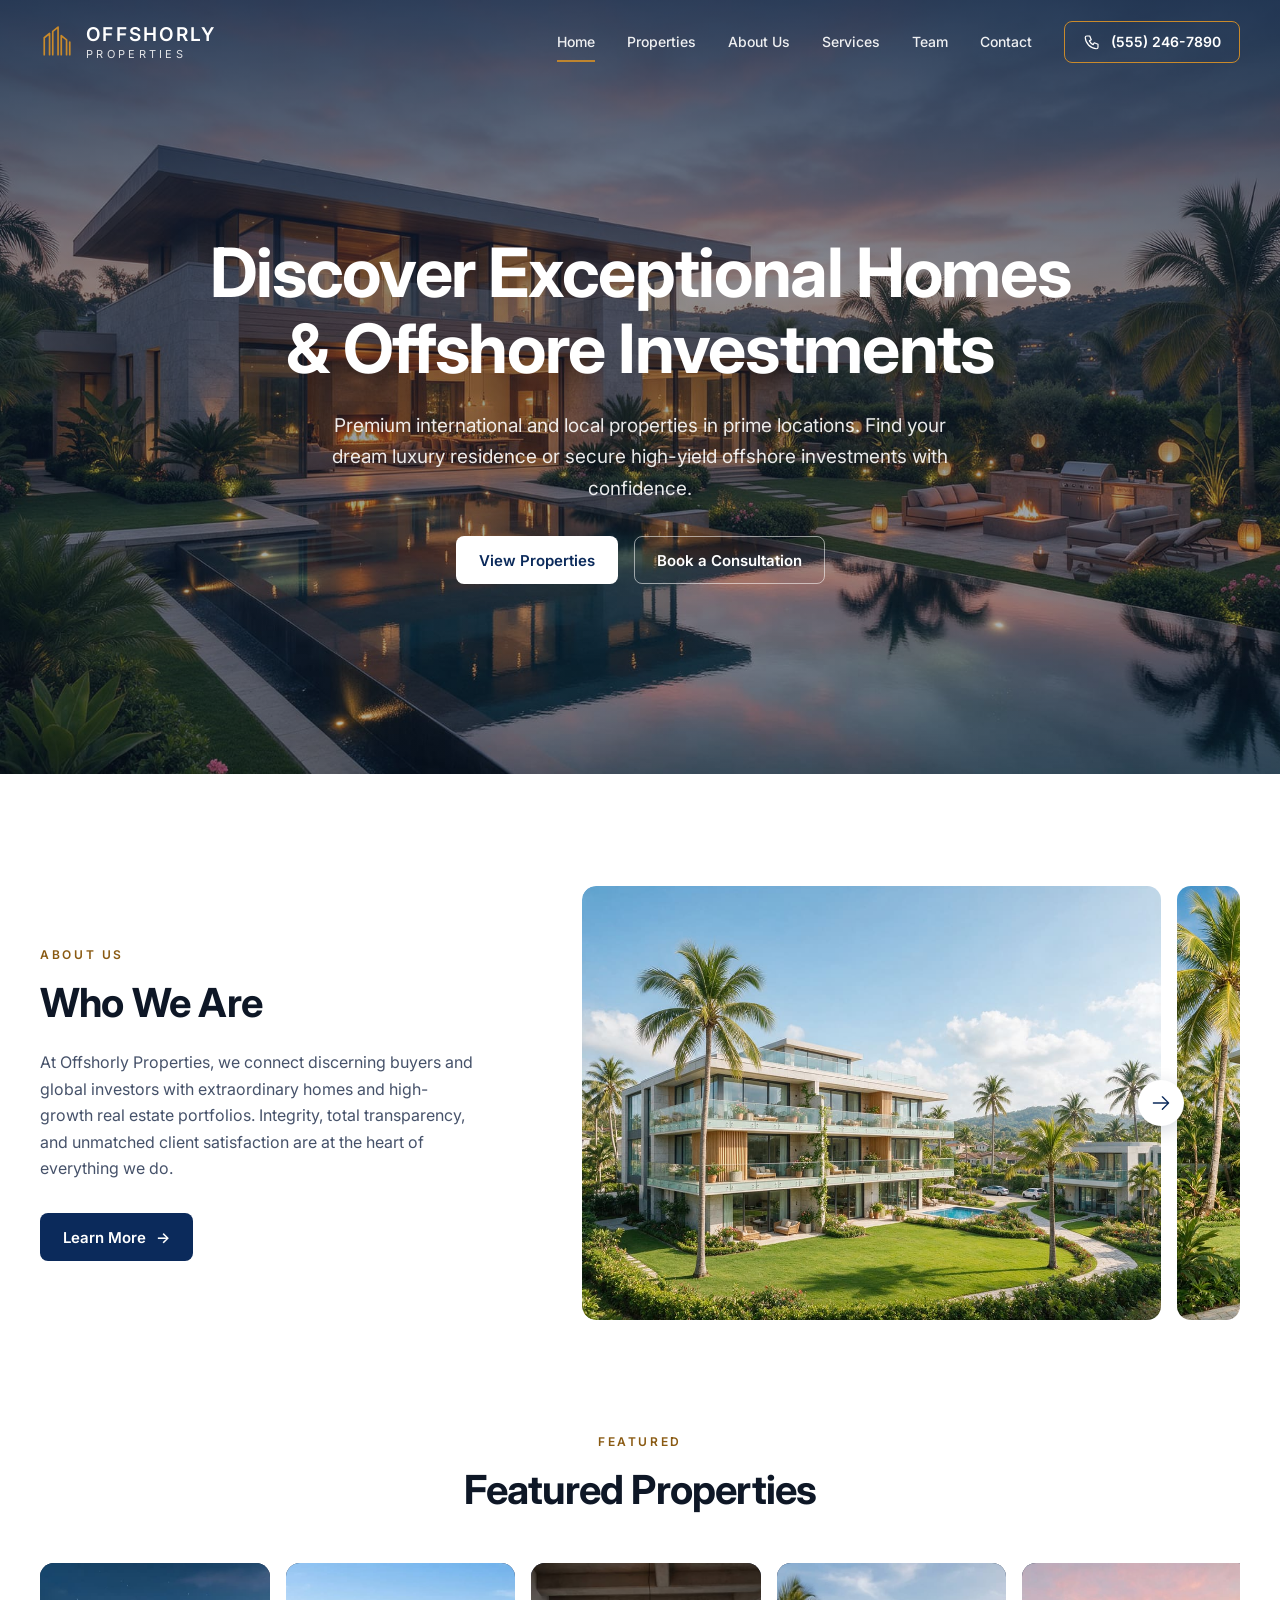
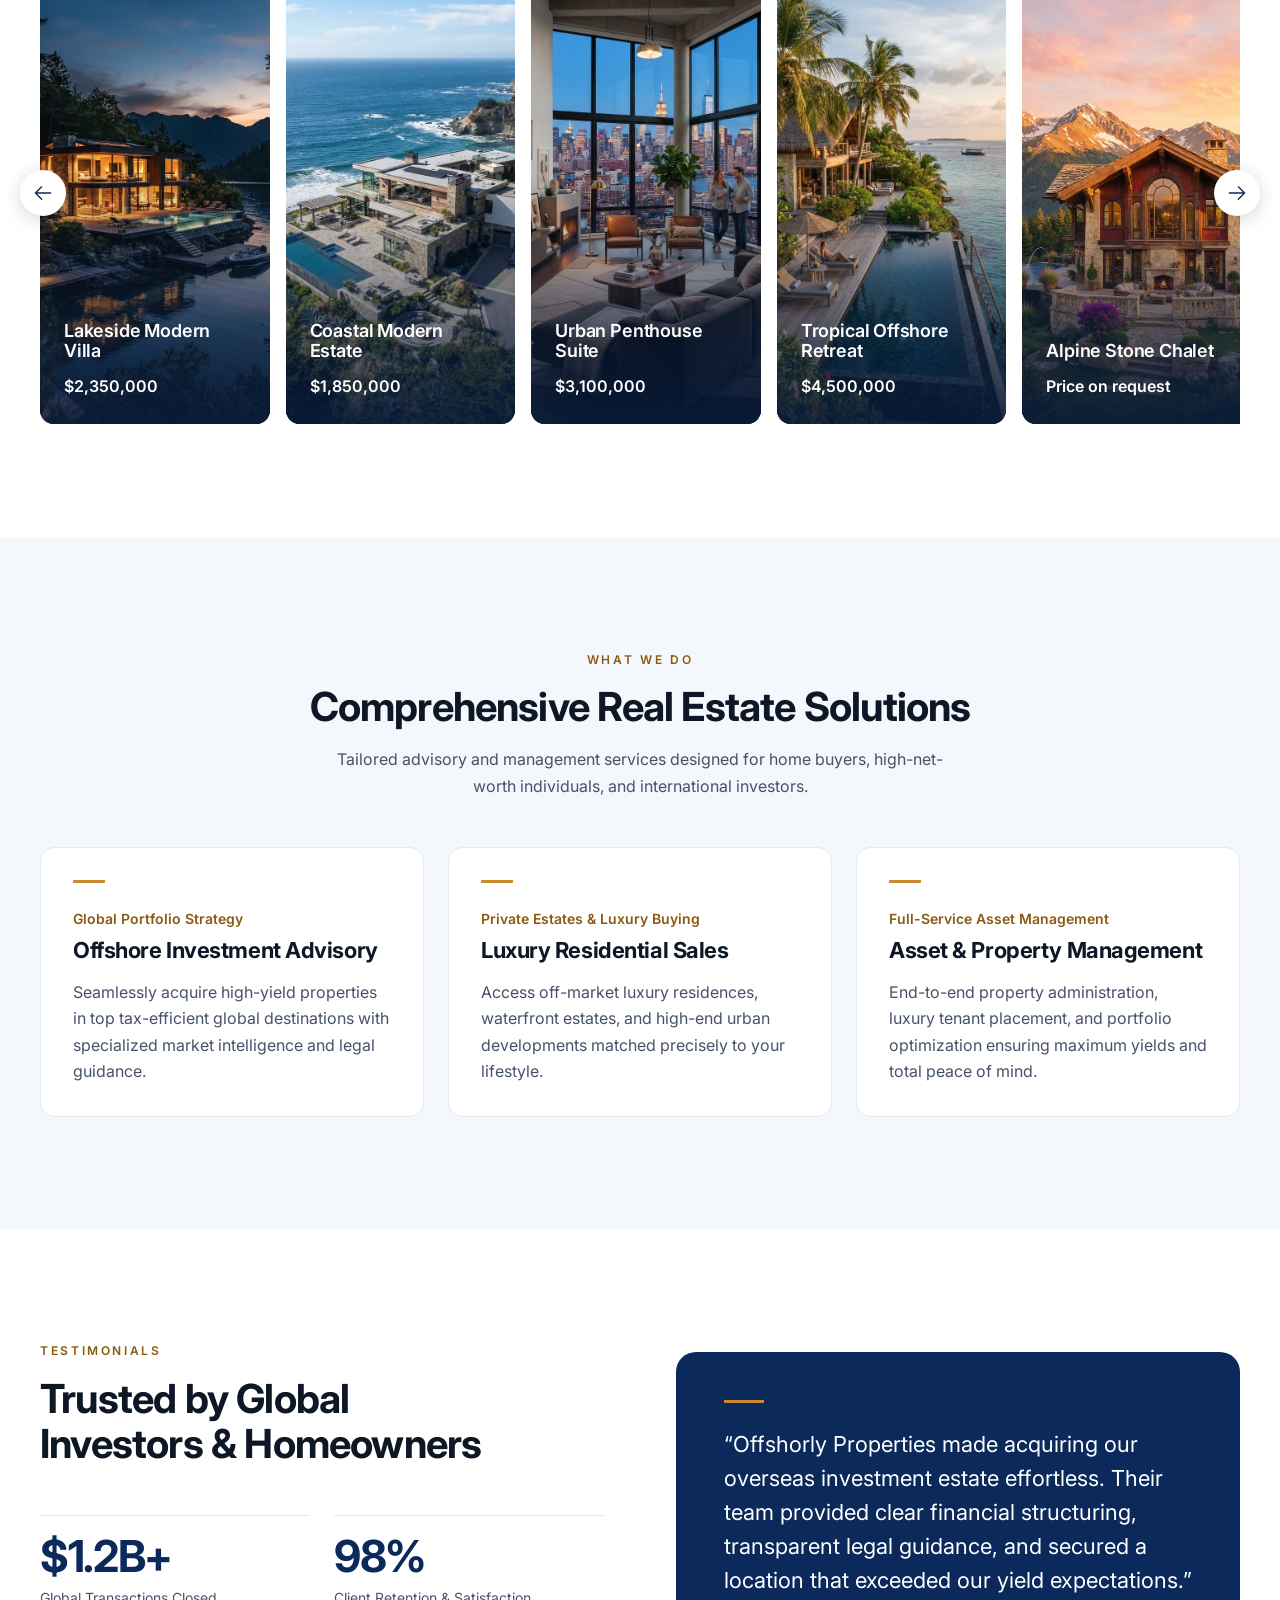
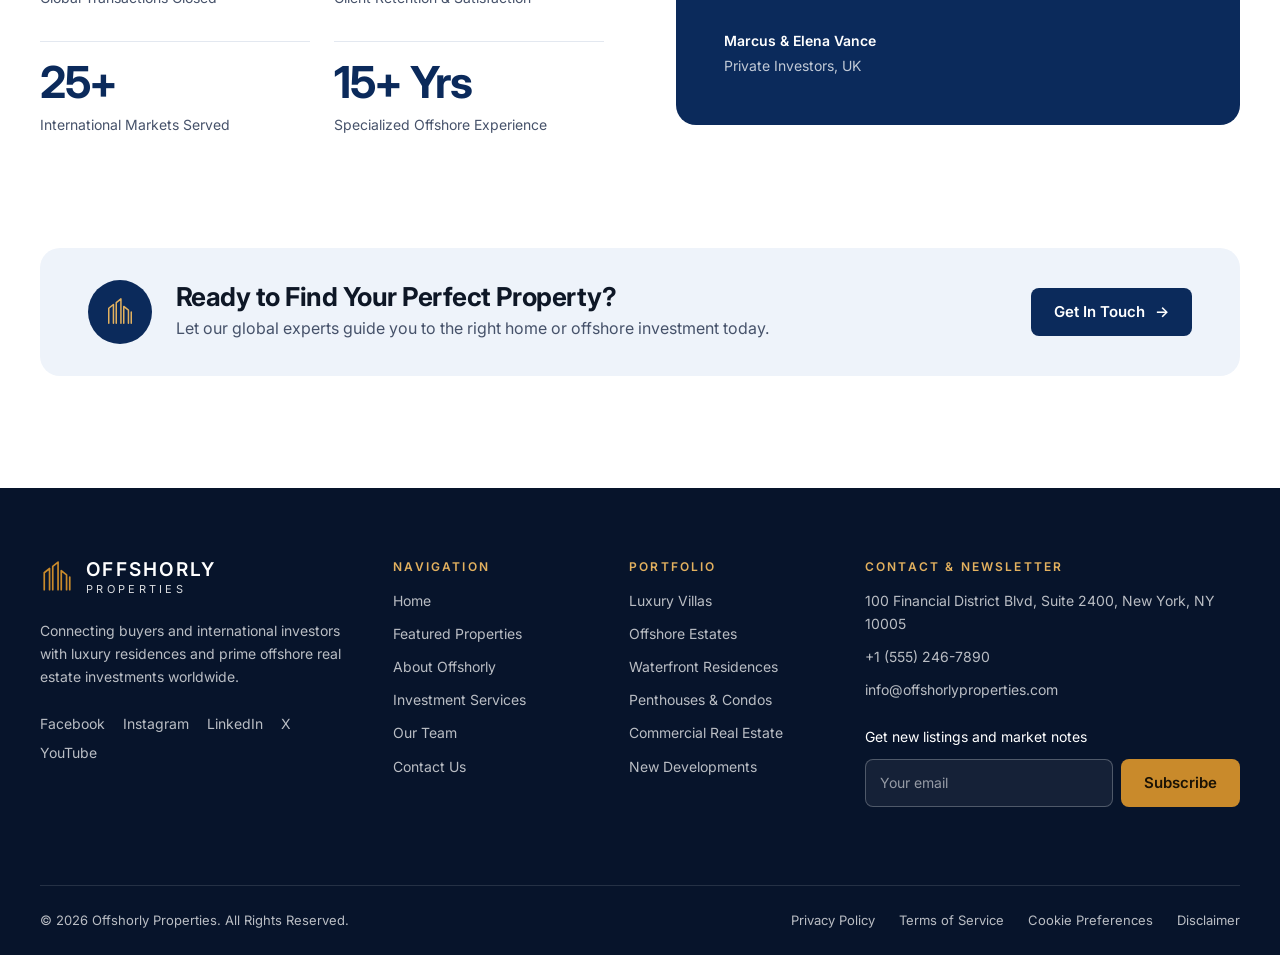
==== commit 4b71bc52: "Add Offshorly Properties homepage and properties page Co-Authored-By: Claude Sonnet 5.5 <noreply@ant" ====
--- a/index.html
+++ b/index.html
@@ -3,357 +3,456 @@
 <head>
 <meta charset="utf-8">
 <meta name="viewport" content="width=device-width, initial-scale=1">
-<title>Aureon — Better Technology. Made for Everyday Life.</title>
-<meta name="description" content="Thoughtfully designed devices for work, entertainment and everyday life.">
+<title>Offshorly Properties | Exceptional Homes &amp; Offshore Investments</title>
+<meta name="description" content="Premium international and local properties in prime locations. Find your dream luxury residence or secure high-yield offshore investments with confidence.">
+<link rel="preconnect" href="https://fonts.googleapis.com">
+<link rel="preconnect" href="https://fonts.gstatic.com" crossorigin>
+<link href="https://fonts.googleapis.com/css2?family=Inter:wght@400;500;600;700&display=swap" rel="stylesheet">
 <style>
 :root{
-  --bg:#05080f; --bg-2:#0a101c; --card:#0d1524; --card-2:#111b2e; --line:rgba(148,174,226,.14); --line-2:rgba(148,174,226,.28);
-  --blue:#2559e0; --blue-2:#6b97ff; --text:#fff; --body:#b4bfd3; --muted:#7c889e; --studio:#e8ecf3;
-  --s1:4px; --s2:8px; --s3:12px; --s4:16px; --s5:24px; --s6:32px; --s7:48px; --s8:64px; --s9:96px;
-  --r-sm:12px; --r-md:16px; --r-lg:24px; --max:1200px; --pad:clamp(20px,4vw,40px);
+  --navy:#0B2A5B; --navy-deep:#081C3D; --footer:#07142B;
+  --amber:#C98A2B; --amber-text:#8A5A12; --amber-soft:#E3B15F;
+  --ink:#0E1726; --text:#46526A; --line:#E3E8F0; --tint:#F4F7FB; --strip:#EEF3FA; --white:#fff;
+  --font:'Inter',system-ui,-apple-system,'Segoe UI',Roboto,sans-serif;
+  --r-sm:8px; --r-md:14px; --r-lg:20px;
+  --s1:8px; --s2:16px; --s3:24px; --s4:32px; --s5:48px; --s6:72px; --s7:112px;
+  --wrap:1200px; --ease:cubic-bezier(.2,.7,.2,1);
 }
-*{box-sizing:border-box;margin:0;padding:0}
-html{scroll-behavior:smooth}
-body{background:var(--bg);color:var(--body);font:400 16px/1.6 system-ui,-apple-system,"Segoe UI",Roboto,Inter,sans-serif;-webkit-font-smoothing:antialiased}
+*{box-sizing:border-box}
+html{scroll-behavior:smooth;scroll-padding-top:84px}
+body{margin:0;font:400 16px/1.65 var(--font);color:var(--text);background:var(--white);-webkit-font-smoothing:antialiased}
 img{display:block;max-width:100%}
 a{color:inherit;text-decoration:none}
-ul{list-style:none}
-button{font:inherit;color:inherit;cursor:pointer;border:0;background:none}
-:focus-visible{outline:2px solid var(--blue-2);outline-offset:3px;border-radius:6px}
-.wrap{max-width:var(--max);margin:0 auto;padding:0 var(--pad)}
-.ico{width:24px;height:24px;stroke:currentColor;fill:none;stroke-width:1.6;stroke-linecap:round;stroke-linejoin:round;flex:none}
-.sr{position:absolute;width:1px;height:1px;overflow:hidden;clip:rect(0 0 0 0)}
-
-/* buttons */
-.btn{display:inline-flex;align-items:center;gap:var(--s3);height:48px;padding:0 var(--s5);border-radius:var(--r-sm);font-weight:600;font-size:15px;transition:background .25s,border-color .25s,transform .25s}
-.btn .arr{transition:transform .25s}
-.btn:hover .arr,.link:hover .arr{transform:translateX(4px)}
-.btn-primary{background:var(--blue);color:#fff}
-.btn-primary:hover{background:#1c49bd}
-.btn-ghost{color:#fff;border:1px solid var(--line-2)}
-.btn-ghost:hover{background:rgba(255,255,255,.05);border-color:rgba(148,174,226,.5)}
-.link{display:inline-flex;align-items:center;gap:var(--s2);font-size:14px;font-weight:500;color:#fff}
-.link .ico{width:16px;height:16px;transition:transform .25s}
-.arr{width:18px;height:18px}
-
-/* nav */
-.nav{position:sticky;top:0;z-index:20;background:rgba(5,8,15,.82);backdrop-filter:blur(12px);border-bottom:1px solid var(--line)}
-.nav .wrap{display:flex;align-items:center;gap:var(--s6);height:72px}
-.logo{display:flex;align-items:center;gap:var(--s3);font-weight:700;letter-spacing:.22em;font-size:15px;color:#fff}
-.logo svg{width:28px;height:28px}
-.menu{display:flex;gap:var(--s6);margin-left:var(--s6)}
-.menu a{font-size:14px;font-weight:500;color:var(--body);transition:color .2s}
-.menu a:hover{color:#fff}
-.actions{display:flex;gap:var(--s2);margin-left:auto}
-.icon-btn{width:44px;height:44px;display:grid;place-items:center;border-radius:50%;color:#fff;position:relative;transition:background .2s}
-.icon-btn:hover{background:rgba(255,255,255,.07)}
-.icon-btn .ico{width:22px;height:22px}
-.dot{position:absolute;top:8px;right:6px;min-width:16px;height:16px;border-radius:8px;background:var(--blue);font-size:10px;font-weight:700;display:grid;place-items:center;color:#fff}
-.burger{display:none}
-
-/* hero */
-.hero{position:relative;overflow:hidden}
-.hero .wrap{display:grid;grid-template-columns:1fr 1fr;align-items:center;gap:var(--s7);min-height:620px;padding-top:var(--s8);padding-bottom:var(--s8)}
-.eyebrow{font-size:12px;font-weight:600;letter-spacing:.18em;color:var(--blue-2);text-transform:uppercase}
-h1{font-size:clamp(38px,4.8vw,64px);line-height:1.04;letter-spacing:-.03em;font-weight:700;color:#fff;margin:var(--s4) 0 var(--s5)}
-.hero p.lead{font-size:18px;max-width:460px;color:var(--body)}
-.cta{display:flex;flex-wrap:wrap;gap:var(--s3);margin-top:var(--s6)}
-.stage{position:relative;aspect-ratio:1/1;max-width:560px;width:100%;justify-self:end}
-.stage .glow{position:absolute;left:-6%;right:-6%;bottom:-8%;height:40%;background:radial-gradient(closest-side,rgba(37,89,224,.5),transparent 72%)}
-.stage .photo{position:absolute;inset:0 0 10%;border-radius:var(--r-lg);background:radial-gradient(ellipse at 50% 40%,#f4f7fc,#c5d2ea);overflow:hidden;border:1px solid var(--line-2);animation:float 7s ease-in-out infinite}
-.stage .photo img{width:100%;height:100%;object-fit:cover;mix-blend-mode:multiply;transform:scale(1.08)}
-.stage .platform{position:absolute;left:14%;right:14%;bottom:3%;height:5%;border-radius:50%;background:linear-gradient(#10192c,#05080f);border:1px solid rgba(107,151,255,.7)}
-
-@keyframes float{50%{transform:translateY(-8px)}}
-@media (prefers-reduced-motion:reduce){.stage .photo{animation:none}*{transition:none!important}}
-
-/* benefits */
-.benefits{margin-top:calc(var(--s6)*-1);position:relative}
-.benefits ul{display:grid;grid-template-columns:repeat(4,1fr);background:var(--card);border:1px solid var(--line);border-radius:var(--r-md)}
-.benefits li{display:flex;flex-direction:column;align-items:center;text-align:center;gap:var(--s2);padding:var(--s5) var(--s4);position:relative}
-.benefits li+li::before{content:"";position:absolute;left:0;top:24px;bottom:24px;width:1px;background:var(--line)}
-.benefits .ico{color:var(--blue-2)}
-.benefits b{color:#fff;font-size:15px;font-weight:600}
-.benefits span{font-size:13px;color:var(--muted);line-height:1.5}
-
-/* sections */
-section.block{padding-top:var(--s9)}
-.head{display:flex;align-items:flex-end;justify-content:space-between;gap:var(--s5);margin-bottom:var(--s6)}
-h2{font-size:clamp(26px,3.2vw,36px);line-height:1.15;letter-spacing:-.02em;font-weight:700;color:#fff}
-.head p{margin-top:var(--s2);max-width:520px}
-
-/* categories */
-.cats{display:grid;grid-template-columns:repeat(6,1fr);gap:var(--s4)}
-.cat{background:var(--card);border:1px solid var(--line);border-radius:var(--r-md);padding:var(--s2) var(--s2) var(--s4);text-align:center;transition:border-color .3s,transform .3s,background .3s}
-.cat .im{aspect-ratio:1/1;border-radius:var(--r-sm);overflow:hidden;background:var(--studio);margin-bottom:var(--s3)}
-.cat img{width:100%;height:100%;object-fit:cover;transition:transform .5s}
-.cat span{font-size:15px;font-weight:600;color:#fff}
-.cat:hover{border-color:rgba(91,141,255,.6);background:var(--card-2)}
-.cat:hover img{transform:scale(1.07)}
-
-/* products */
-.products{display:grid;grid-template-columns:repeat(4,1fr);gap:var(--s5)}
-.pcard{background:var(--card);border:1px solid var(--line);border-radius:var(--r-lg);padding:var(--s3);display:flex;flex-direction:column;transition:transform .3s,border-color .3s,box-shadow .3s}
-.pcard:hover{transform:translateY(-6px);border-color:rgba(91,141,255,.5);box-shadow:0 20px 40px -24px rgba(0,0,0,.8)}
-.pcard .im{position:relative;aspect-ratio:1/1;border-radius:var(--r-md);background:var(--studio);overflow:hidden}
-.pcard .im img{width:100%;height:100%;object-fit:cover;mix-blend-mode:multiply;transition:transform .5s}
-.pcard:hover .im img{transform:scale(1.06)}
-.badge{position:absolute;top:var(--s3);left:var(--s3);z-index:1;font-size:11px;font-weight:600;letter-spacing:.04em;padding:4px 10px;border-radius:999px;background:var(--blue);color:#fff}
-.pcard .meta{padding:var(--s4) var(--s3) var(--s2);display:flex;align-items:flex-end;justify-content:space-between;gap:var(--s3);flex:1}
-.pcard h3{font-size:20px;font-weight:600;color:#fff;line-height:1.3}
-.pcard .d{font-size:13px;color:var(--muted);margin:2px 0 var(--s3)}
-.price{font-size:16px;font-weight:600;color:#fff}
-.cart{width:44px;height:44px;border-radius:50%;display:grid;place-items:center;border:1px solid var(--line-2);color:var(--body);transition:background .25s,color .25s,border-color .25s;flex:none}
-.cart .ico{width:20px;height:20px}
-.pcard:hover .cart,.cart:hover{background:var(--blue);border-color:var(--blue);color:#fff}
-
-/* care banner */
-.care{display:grid;grid-template-columns:1fr 1fr;align-items:center;gap:var(--s6);background:linear-gradient(120deg,#0b1730,#0a1224 60%);border:1px solid var(--line);border-radius:var(--r-lg);padding:var(--s7);overflow:hidden;position:relative}
-.care::after{content:"";position:absolute;right:-5%;top:-30%;width:60%;height:160%;background:radial-gradient(closest-side,rgba(47,107,255,.35),transparent 70%);pointer-events:none}
-.care h2{margin:var(--s3) 0 var(--s4)}
-.care p{max-width:440px;margin-bottom:var(--s6)}
-.care-visual{position:relative;height:300px;z-index:1}
-.care-visual svg.shield{position:absolute;left:50%;top:50%;width:200px;transform:translate(-50%,-52%);filter:drop-shadow(0 12px 24px rgba(0,0,0,.5))}
-.care-visual figure{position:absolute;border-radius:var(--r-md);overflow:hidden;background:var(--studio);border:1px solid var(--line-2);box-shadow:0 20px 40px -12px rgba(0,0,0,.6)}
-.care-visual figure img{width:100%;height:100%;object-fit:cover}
-.f1{left:0;top:18%;width:46%;height:60%}
-.f2{right:2%;top:4%;width:30%;height:56%}
-.f3{right:12%;bottom:0;width:24%;height:40%}
-.care-visual svg.shield{z-index:2}
-
-/* extras */
-.extras{display:grid;grid-template-columns:repeat(4,1fr);gap:var(--s4);padding-bottom:var(--s9)}
-.extra{background:var(--card);border:1px solid var(--line);border-radius:var(--r-md);padding:var(--s5);display:flex;flex-direction:column;gap:var(--s3);transition:border-color .3s,background .3s}
-.extra:hover{border-color:var(--line-2);background:var(--card-2)}
-.extra .ico{width:28px;height:28px;color:var(--blue-2)}
-.extra b{color:#fff;font-size:16px;font-weight:600}
-.extra span{font-size:14px;color:var(--muted);line-height:1.55}
-
-/* footer */
-footer{border-top:1px solid var(--line);background:var(--bg-2)}
-.fgrid{display:grid;grid-template-columns:1.5fr repeat(3,1fr) 1.6fr;gap:var(--s6);padding:var(--s8) 0 var(--s7)}
-.fgrid h3{font-size:13px;font-weight:600;letter-spacing:.08em;text-transform:uppercase;color:#fff;margin-bottom:var(--s4)}
-.fgrid li{margin-bottom:var(--s3)}
-.fgrid li a{font-size:14px;color:var(--muted);transition:color .2s}
-.fgrid li a:hover{color:#fff}
-.fgrid .about{font-size:14px;color:var(--muted);max-width:260px;margin-top:var(--s4)}
-.signup{display:flex;gap:var(--s2);margin-bottom:var(--s5)}
-.signup input{flex:1;min-width:0;height:48px;padding:0 var(--s4);border-radius:var(--r-sm);background:var(--card);border:1px solid var(--line-2);color:#fff;font:inherit;font-size:14px}
-.signup input::placeholder{color:var(--muted)}
-.signup input:focus{outline:2px solid var(--blue-2);outline-offset:1px}
-.signup .btn{height:48px;padding:0 var(--s4)}
-.social{display:flex;gap:var(--s2)}
-.social a{width:44px;height:44px;border-radius:50%;border:1px solid var(--line);display:grid;place-items:center;color:var(--body);transition:background .2s,color .2s}
-.social a:hover{background:rgba(255,255,255,.07);color:#fff}
-.social .ico{width:18px;height:18px}
-.fbottom{display:flex;justify-content:space-between;flex-wrap:wrap;gap:var(--s4);padding:var(--s5) 0;border-top:1px solid var(--line);font-size:13px;color:var(--muted)}
-.fbottom nav{display:flex;gap:var(--s5)}
-.fbottom a:hover{color:#fff}
-
-/* tablet */
+ul{list-style:none;margin:0;padding:0}
+h1,h2,h3,h4,p,figure,blockquote,dl,dd{margin:0}
+h1,h2,h3,h4{color:var(--ink);font-weight:700;letter-spacing:-.02em;line-height:1.12}
+:focus-visible{outline:2px solid var(--amber);outline-offset:3px;border-radius:4px}
+.container{width:min(var(--wrap),100% - 48px);margin-inline:auto}
+.skip{position:absolute;left:-999px;top:8px;background:var(--navy);color:#fff;padding:8px 14px;border-radius:var(--r-sm);z-index:100}
+.skip:focus{left:8px}
+
+/* Buttons */
+.btn{display:inline-flex;align-items:center;gap:10px;height:48px;padding:0 22px;border-radius:var(--r-sm);font:600 15px/1 var(--font);border:1px solid transparent;cursor:pointer;transition:background .2s var(--ease),color .2s var(--ease),border-color .2s var(--ease),transform .2s var(--ease)}
+.btn:active{transform:translateY(1px)}
+.btn svg{width:18px;height:18px}
+.btn-navy{background:var(--navy);color:#fff}.btn-navy:hover{background:var(--navy-deep)}
+.btn-light{background:#fff;color:var(--navy)}.btn-light:hover{background:var(--strip)}
+.btn-ghost{border-color:rgba(255,255,255,.55);color:#fff}.btn-ghost:hover{background:rgba(255,255,255,.12)}
+.btn-outline{border-color:var(--amber);color:#fff}.btn-outline:hover{background:rgba(201,138,43,.18)}
+.btn-gold{background:var(--amber);color:#1b1305}.btn-gold:hover{background:var(--amber-soft)}
+
+/* Header (overlays hero) */
+.site-header{position:absolute;inset:0 0 auto 0;z-index:20;color:#fff}
+.site-header.is-solid{position:fixed;background:var(--navy-deep);box-shadow:0 1px 0 rgba(255,255,255,.08)}
+.header-row{display:flex;align-items:center;justify-content:space-between;height:84px}
+.logo{display:flex;align-items:center;gap:12px;color:#fff}
+.logo-mark{width:34px;height:34px;color:var(--amber)}
+.logo-text{display:flex;flex-direction:column;line-height:1}
+.logo-text strong{font-size:19px;letter-spacing:.12em;font-weight:600}
+.logo-text small{font-size:11px;letter-spacing:.3em;margin-top:5px;opacity:.85}
+.nav{display:flex;align-items:center;gap:32px;font-size:14px;font-weight:500}
+.nav a:not(.btn){position:relative;padding:6px 0;opacity:.92}
+.nav a:not(.btn):hover{opacity:1}
+.nav a[aria-current]::after{content:"";position:absolute;left:0;right:0;bottom:-2px;height:2px;background:var(--amber)}
+.nav-cta{height:42px;padding:0 18px;font-size:14px;border-radius:var(--r-sm)}
+.menu-btn{display:none;background:none;border:0;width:44px;height:44px;padding:10px;cursor:pointer}
+.menu-btn span{display:block;height:2px;background:#fff;margin:6px 0;transition:transform .25s var(--ease),opacity .2s}
+
+/* Hero */
+.hero{position:relative;min-height:min(86vh,820px);display:flex;align-items:center;color:#fff;overflow:hidden;background:var(--navy-deep)}
+.hero-img{position:absolute;inset:0;width:100%;height:100%;object-fit:cover;object-position:50% 60%}
+.hero-shade{position:absolute;inset:0;background:linear-gradient(180deg,rgba(8,28,61,.78) 0%,rgba(8,28,61,.45) 38%,rgba(8,28,61,.30) 100%)}
+.hero-copy{position:relative;text-align:center;padding:140px 0 96px;max-width:900px}
+.hero h1{color:#fff;font-size:clamp(38px,6vw,68px);margin-bottom:var(--s3)}
+.hero-copy>p{font-size:clamp(16px,1.5vw,19px);max-width:640px;margin-inline:auto;color:rgba(255,255,255,.9)}
+.hero-actions{display:flex;gap:var(--s2);justify-content:center;margin-top:var(--s4);flex-wrap:wrap}
+
+/* Sections */
+.section{padding:var(--s7) 0}
+.section-tight{padding-top:0}
+.section-tint{background:var(--tint)}
+.eyebrow{font-size:12px;font-weight:600;letter-spacing:.22em;text-transform:uppercase;color:var(--amber-text);margin-bottom:var(--s2)}
+h2{font-size:clamp(28px,3.4vw,40px)}
+.section-head{margin-bottom:var(--s5)}
+.section-head.center{text-align:center}
+.lede{max-width:640px;margin:var(--s2) auto 0}
+
+/* About */
+.about{display:grid;grid-template-columns:minmax(0,5fr) minmax(0,7fr);gap:var(--s6);align-items:center}
+.about-copy h2{margin-bottom:var(--s3)}
+.about-copy>p:not(.eyebrow){max-width:440px;margin-bottom:var(--s4)}
+.about-media{position:relative}
+.about-track{display:flex;gap:var(--s2);overflow-x:auto;scroll-snap-type:x mandatory;scrollbar-width:none;border-radius:var(--r-md)}
+.about-track::-webkit-scrollbar{display:none}
+.about-track figure{flex:0 0 88%;scroll-snap-align:start;aspect-ratio:4/3;border-radius:var(--r-md);overflow:hidden}
+.about-track img{width:100%;height:100%;object-fit:cover}
+.arrow{width:46px;height:46px;border-radius:50%;border:0;background:#fff;color:var(--navy);font-size:18px;cursor:pointer;box-shadow:0 4px 18px rgba(8,28,61,.18);transition:background .2s,color .2s}
+.arrow:hover{background:var(--navy);color:#fff}
+.about-media .arrow{position:absolute;right:calc(12% - 23px);top:50%;transform:translateY(-50%)}
+
+/* Properties */
+.props{position:relative}
+.props-track{display:flex;gap:var(--s2);overflow-x:auto;scroll-snap-type:x mandatory;scrollbar-width:none;padding:2px}
+.props-track::-webkit-scrollbar{display:none}
+.card{position:relative;flex:0 0 calc((100% - 3*var(--s2)) / 5);min-width:200px;height:clamp(400px,36vw,500px);border-radius:var(--r-md);overflow:hidden;scroll-snap-align:start;background:var(--navy-deep);transition:flex-basis .4s var(--ease)}
+@media (hover:hover) and (min-width:1025px){.card:hover,.card:focus-within{flex-basis:calc((100% - 3*var(--s2)) * 2 / 5)}}
+.card img{position:absolute;inset:0;width:100%;height:100%;object-fit:cover;transition:transform .6s var(--ease)}
+.card:hover img{transform:scale(1.04)}
+.card::after{content:"";position:absolute;inset:0;background:linear-gradient(180deg,transparent 45%,rgba(8,28,61,.88) 100%)}
+.card-info{position:absolute;left:0;right:0;bottom:0;padding:var(--s3);z-index:1;color:#fff}
+.card h3{color:#fff;font-size:18px;font-weight:600;letter-spacing:-.01em;margin-bottom:6px}
+.card .loc{display:flex;max-height:0;opacity:0;overflow:hidden;transition:max-height .35s var(--ease),opacity .3s;align-items:center;gap:6px;font-size:14px;color:rgba(255,255,255,.85)}
+.card .loc svg{width:14px;height:14px;color:var(--amber-soft)}
+.card:hover .loc,.card:focus-within .loc{max-height:28px;opacity:1}
+@media (hover:none){.card .loc{max-height:28px;opacity:1}}
+.card .price{font-weight:600;font-size:16px;margin-top:6px;color:#fff}
+.props>.arrow{position:absolute;top:50%;transform:translateY(-50%);z-index:3}
+.arrow svg{width:22px;height:22px;display:block;margin:auto}
+.arrow-prev svg{transform:scaleX(-1)}
+.arrow-prev{left:-20px}.arrow-next{right:-20px}
+
+/* Services */
+.services{display:grid;grid-template-columns:repeat(3,1fr);gap:var(--s3)}
+.service{position:relative;background:#fff;border:1px solid var(--line);border-radius:var(--r-md);padding:var(--s4)}
+.service::before{content:"";display:block;width:32px;height:3px;background:var(--amber);margin-bottom:var(--s3)}
+.focus{font-size:14px;font-weight:600;color:var(--amber-text);margin-bottom:var(--s1)}
+.service h3{font-size:22px;margin-bottom:var(--s2)}
+
+/* Proof */
+.proof{display:grid;grid-template-columns:minmax(0,1fr) minmax(0,1fr);gap:var(--s6);align-items:center}
+.proof h2{margin-bottom:var(--s5);max-width:480px}
+.stats{display:grid;grid-template-columns:1fr 1fr;gap:var(--s4) var(--s3)}
+.stats div{border-top:1px solid var(--line);padding-top:var(--s2)}
+.stats dt{font-size:clamp(32px,3.6vw,44px);font-weight:700;color:var(--navy);letter-spacing:-.03em;line-height:1.1}
+.stats dd{font-size:14px;margin-top:6px}
+.quote{background:var(--navy);color:#fff;border-radius:var(--r-lg);padding:var(--s5)}
+.quote blockquote{font-size:clamp(18px,1.8vw,22px);line-height:1.55;color:#fff;margin-bottom:var(--s4)}
+.quote figcaption{display:flex;flex-direction:column;gap:2px;font-size:14px;color:rgba(255,255,255,.75)}
+.quote strong{color:#fff;font-weight:600}
+.quote::before{content:"";display:block;width:40px;height:3px;background:var(--amber);margin-bottom:var(--s3)}
+
+/* CTA strip */
+.section-cta{padding:0 0 var(--s7)}
+.cta{display:flex;align-items:center;gap:var(--s3);background:var(--strip);border-radius:var(--r-lg);padding:var(--s4) var(--s5)}
+.cta-badge{flex:0 0 64px;height:64px;border-radius:50%;background:var(--navy);color:var(--amber-soft);display:grid;place-items:center}
+.cta-badge svg{width:30px;height:30px}
+.cta-copy{flex:1}
+.cta h2{font-size:clamp(20px,2.2vw,26px);margin-bottom:4px}
+
+/* Footer */
+.footer{background:var(--footer);color:rgba(255,255,255,.72);padding:var(--s6) 0 0;font-size:14px}
+.footer-grid{display:grid;grid-template-columns:1.3fr .8fr .8fr 1.3fr;gap:var(--s5)}
+.footer h3{color:var(--amber-soft);font-size:12px;letter-spacing:.18em;text-transform:uppercase;font-weight:600;margin-bottom:var(--s2)}
+.footer li+li{margin-top:10px}
+.footer a:hover{color:#fff}
+.tag{margin:var(--s3) 0;max-width:320px}
+.social{display:flex;flex-wrap:wrap;gap:6px 18px}
+.social li+li{margin-top:0}
+.contact li{margin-bottom:10px}
+.news{margin-top:var(--s3)}
+.news label{display:block;margin-bottom:10px;color:#fff}
+.news-row{display:flex;gap:8px}
+.news input{flex:1;min-width:0;height:48px;padding:0 14px;border-radius:var(--r-sm);border:1px solid rgba(255,255,255,.25);background:rgba(255,255,255,.06);color:#fff;font:inherit}
+.news input::placeholder{color:rgba(255,255,255,.55)}
+.news input:focus-visible{outline:2px solid var(--amber)}
+.news-msg{min-height:22px;margin-top:8px;font-size:13px;color:var(--amber-soft)}
+.footer-bar{display:flex;justify-content:space-between;gap:var(--s2);flex-wrap:wrap;margin-top:var(--s5);padding:var(--s3) 0;border-top:1px solid rgba(255,255,255,.12);font-size:13px}
+.footer-bar ul{display:flex;gap:var(--s3);flex-wrap:wrap}
+.footer-bar li+li{margin-top:0}
+
+/* Tablet */
 @media (max-width:1024px){
-  .hero .wrap{grid-template-columns:1fr 1fr;gap:var(--s5);min-height:520px}
-  .cats{display:flex;overflow-x:auto;scroll-snap-type:x mandatory;gap:var(--s4);padding-bottom:var(--s2);margin-right:calc(var(--pad)*-1);padding-right:var(--pad);scrollbar-width:none}
-  .cats::-webkit-scrollbar{display:none}
-  .cat{flex:0 0 168px;scroll-snap-align:start}
-  .products{grid-template-columns:repeat(2,1fr)}
-  .care{padding:var(--s6)}
-  .extras{grid-template-columns:repeat(2,1fr)}
-  .fgrid{grid-template-columns:repeat(3,1fr)}
-  .fgrid>:first-child,.fgrid>:last-child{grid-column:1/-1}
-  .fgrid .about{max-width:420px}
-  .menu{gap:var(--s5);margin-left:var(--s3)}
+  .nav{gap:20px}
+  .about,.proof{gap:var(--s5)}
+  .card{flex-basis:calc((100% - 2*var(--s2)) / 3)}
+  .card-lead{flex-basis:calc((100% - 2*var(--s2)) / 3)}
+  .footer-grid{grid-template-columns:1fr 1fr}
+  .arrow-prev{left:-8px}.arrow-next{right:-8px}
 }
-/* mobile */
-@media (max-width:760px){
-  .menu{display:none;position:absolute;left:0;right:0;top:72px;flex-direction:column;gap:0;margin:0;background:var(--bg);border-bottom:1px solid var(--line);padding:var(--s2) var(--pad) var(--s4)}
-  .menu.open{display:flex}
-  .menu a{padding:var(--s4) 0;font-size:16px;border-bottom:1px solid var(--line);color:#fff}
-  .burger{display:grid}
-  .nav .wrap{gap:var(--s2)}
-  .actions{gap:0}
-  .hero .wrap{grid-template-columns:1fr;min-height:0;padding-top:var(--s7);padding-bottom:var(--s6);gap:var(--s5)}
-  .hero p.lead{font-size:16px}
-  .cta{flex-direction:column}
-  .cta .btn{justify-content:center}
-  .stage{justify-self:center;max-width:420px}
-  .benefits{margin-top:0}
-  .benefits ul{grid-template-columns:1fr 1fr}
-  .benefits li+li::before{display:none}
-  .benefits li:nth-child(odd){border-right:1px solid var(--line)}
-  .benefits li:nth-child(-n+2){border-bottom:1px solid var(--line)}
-  section.block{padding-top:var(--s8)}
-  .products{display:flex;overflow-x:auto;scroll-snap-type:x mandatory;gap:var(--s4);margin-right:calc(var(--pad)*-1);padding-right:var(--pad);padding-bottom:var(--s2);scrollbar-width:none}
-  .products::-webkit-scrollbar{display:none}
-  .pcard{flex:0 0 78%;scroll-snap-align:start}
-  .head{align-items:flex-start;flex-direction:column;gap:var(--s3)}
-  .care{grid-template-columns:1fr;padding:var(--s5)}
-  .care-visual{height:260px}
-  .extras{grid-template-columns:1fr;padding-bottom:var(--s8)}
-  .extra{flex-direction:row;align-items:flex-start;gap:var(--s4)}
-  .fgrid{grid-template-columns:1fr 1fr;padding:var(--s7) 0 var(--s6)}
-  .fbottom{flex-direction:column}
+/* Mobile: nav collapses, grids stack, cards scroll */
+@media (max-width:820px){
+  .section{padding:var(--s6) 0}
+  .menu-btn{display:block}
+  .nav{position:fixed;inset:84px 0 auto 0;flex-direction:column;align-items:stretch;gap:0;background:var(--navy-deep);padding:var(--s2) 24px var(--s3);transform:translateY(-12px);opacity:0;visibility:hidden;transition:.25s var(--ease)}
+  .nav.open{transform:none;opacity:1;visibility:visible}
+  .nav a:not(.btn){padding:16px 0;border-bottom:1px solid rgba(255,255,255,.1)}
+  .nav a[aria-current]::after{display:none}
+  .nav-cta{margin-top:var(--s2);justify-content:center}
+  .site-header{background:var(--navy-deep)}
+  .hero{min-height:620px}
+  .hero-copy{padding:120px 0 72px}
+  .about,.proof{grid-template-columns:1fr}
+  .about-media .arrow{right:12px}
+  .about-track figure{flex-basis:100%}
+  .services{grid-template-columns:1fr}
+  .card,.card-lead{flex-basis:72%}
+  .card{height:440px}
+  .props>.arrow{display:none}
+  .cta{flex-direction:column;align-items:flex-start;padding:var(--s4) var(--s3)}
+  .menu-btn[aria-expanded="true"] span:nth-child(1){transform:translateY(8px) rotate(45deg)}
+  .menu-btn[aria-expanded="true"] span:nth-child(2){opacity:0}
+  .menu-btn[aria-expanded="true"] span:nth-child(3){transform:translateY(-8px) rotate(-45deg)}
 }
+@media (max-width:520px){
+  .container{width:min(var(--wrap),100% - 32px)}
+  .stats{grid-template-columns:1fr 1fr}
+  .footer-grid{grid-template-columns:1fr}
+  .news-row{flex-direction:column}
+  .quote{padding:var(--s4) var(--s3)}
+}
+@media (prefers-reduced-motion:reduce){*{transition:none!important;scroll-behavior:auto!important}}
+
+.section-tint+.section-cta{padding-top:var(--s7)}
+@media (max-width:820px){.section-tint+.section-cta{padding-top:var(--s6)}}
+
 </style>
 </head>
 <body>
-<svg width="0" height="0" style="position:absolute" aria-hidden="true">
-  <symbol id="i-search" viewBox="0 0 24 24"><circle cx="11" cy="11" r="7"/><path d="m20 20-3.5-3.5"/></symbol>
-  <symbol id="i-user" viewBox="0 0 24 24"><circle cx="12" cy="8" r="4"/><path d="M4 21c0-4 3.6-7 8-7s8 3 8 7"/></symbol>
-  <symbol id="i-bag" viewBox="0 0 24 24"><path d="M5 8h14l-1 12H6L5 8Z"/><path d="M9 8V6a3 3 0 0 1 6 0v2"/></symbol>
-  <symbol id="i-arrow" viewBox="0 0 24 24"><path d="M5 12h14M13 6l6 6-6 6"/></symbol>
-  <symbol id="i-truck" viewBox="0 0 24 24"><path d="M2 6h11v10H2zM13 9h4l4 4v3h-8"/><circle cx="7" cy="18" r="2"/><circle cx="17" cy="18" r="2"/></symbol>
-  <symbol id="i-shield" viewBox="0 0 24 24"><path d="M12 3 5 6v6c0 4.5 3 7.5 7 9 4-1.5 7-4.5 7-9V6l-7-3Z"/><path d="m9 12 2 2 4-4"/></symbol>
-  <symbol id="i-return" viewBox="0 0 24 24"><path d="M4 12a8 8 0 0 1 14-5.3L20 9M20 4v5h-5M20 12a8 8 0 0 1-14 5.3L4 15M4 20v-5h5"/></symbol>
-  <symbol id="i-help" viewBox="0 0 24 24"><path d="M4 14v-2a8 8 0 0 1 16 0v2"/><rect x="3" y="14" width="4" height="6" rx="1.5"/><rect x="17" y="14" width="4" height="6" rx="1.5"/><path d="M19 20c0 1.5-2 2-5 2"/></symbol>
-  <symbol id="i-swap" viewBox="0 0 24 24"><path d="M7 7h11l-3-3M17 17H6l3 3"/><path d="M18 7v4M6 17v-4"/></symbol>
-  <symbol id="i-card" viewBox="0 0 24 24"><rect x="3" y="5" width="18" height="14" rx="2.5"/><path d="M3 10h18M7 15h4"/></symbol>
-  <symbol id="i-gift" viewBox="0 0 24 24"><rect x="3" y="8" width="18" height="4" rx="1"/><path d="M5 12v8h14v-8M12 8v12M12 8c-2.5 0-4-1-4-2.5S9.5 3 12 8c2.5-5 4-4 4-2.5S14.5 8 12 8Z"/></symbol>
-  <symbol id="i-cap" viewBox="0 0 24 24"><path d="m2 9 10-5 10 5-10 5L2 9Z"/><path d="M6 11.5V16c0 1.5 2.7 3 6 3s6-1.5 6-3v-4.5M22 9v6"/></symbol>
-  <symbol id="i-menu" viewBox="0 0 24 24"><path d="M4 7h16M4 12h16M4 17h16"/></symbol>
-  <symbol id="i-x" viewBox="0 0 24 24"><path d="M4 4l16 16M20 4 4 20"/></symbol>
-  <symbol id="i-ig" viewBox="0 0 24 24"><rect x="3" y="3" width="18" height="18" rx="5"/><circle cx="12" cy="12" r="4"/><circle cx="17.5" cy="6.5" r=".6" fill="currentColor"/></symbol>
-  <symbol id="i-yt" viewBox="0 0 24 24"><rect x="2.5" y="5.5" width="19" height="13" rx="4"/><path d="m10 9.5 5 2.5-5 2.5v-5Z"/></symbol>
-  <symbol id="i-in" viewBox="0 0 24 24"><rect x="3" y="3" width="18" height="18" rx="3"/><path d="M8 11v6M8 7.5v.01M12 17v-6m0 3c0-2 1.5-3 3-3s2 1 2 3v3"/></symbol>
-</svg>
-
-<header class="nav">
-  <div class="wrap">
-    <a class="logo" href="#" aria-label="Aureon home">
-      <svg viewBox="0 0 32 32" fill="none" aria-hidden="true"><path d="M16 3 29 27H3L16 3Z" stroke="#5b8dff" stroke-width="2.4" stroke-linejoin="round"/><path d="M16 12l5.5 10h-11L16 12Z" fill="#2f6bff"/></svg>
-      AUREON
+<a class="skip" href="#main">Skip to content</a>
+
+<header class="site-header" id="top">
+  <div class="container header-row">
+    <a class="logo" href="#top" aria-label="Offshorly Properties home">
+      <svg class="logo-mark" viewBox="0 0 32 32" aria-hidden="true"><path d="M4 28V12l5-4v20M12 28V6l5-4v26M20 28V10l5 4v14M28 28V16" fill="none" stroke="currentColor" stroke-width="1.6" stroke-linejoin="round" stroke-linecap="round"/></svg>
+      <span class="logo-text"><strong>OFFSHORLY</strong><small>PROPERTIES</small></span>
     </a>
-    <nav class="menu" id="menu" aria-label="Primary">
-      <a href="#">Shop</a><a href="#products">Products</a><a href="#categories">Collections</a><a href="#care">Offers</a><a href="#">Support</a>
+    <nav class="nav" id="nav" aria-label="Main">
+      <a href="#top" aria-current="page">Home</a>
+      <a href="properties.html">Properties</a>
+      <a href="#about">About Us</a>
+      <a href="#services">Services</a>
+      <a href="#testimonials">Team</a>
+      <a href="#contact">Contact</a>
+      <a class="btn btn-outline nav-cta" href="tel:+15552467890">
+        <svg viewBox="0 0 24 24" aria-hidden="true"><path d="M5 4h4l2 5-2.5 1.500a11 11 0 0 0 5 5L15 13l5 2v4a2 2 0 0 1-2 2A16 16 0 0 1 3 6a2 2 0 0 1 2-2z" fill="none" stroke="currentColor" stroke-width="1.6" stroke-linejoin="round"/></svg>
+        (555) 246-7890
+      </a>
     </nav>
-    <div class="actions">
-      <button class="icon-btn" aria-label="Search"><svg class="ico"><use href="#i-search"/></svg></button>
-      <button class="icon-btn" aria-label="Account"><svg class="ico"><use href="#i-user"/></svg></button>
-      <button class="icon-btn" aria-label="Shopping bag, 2 items"><svg class="ico"><use href="#i-bag"/></svg><span class="dot">2</span></button>
-      <button class="icon-btn burger" id="burger" aria-label="Open menu" aria-expanded="false" aria-controls="menu"><svg class="ico"><use href="#i-menu"/></svg></button>
-    </div>
+    <button class="menu-btn" id="menuBtn" aria-expanded="false" aria-controls="nav" aria-label="Menu"><span></span><span></span><span></span></button>
   </div>
 </header>
 
-<main>
-<section class="hero">
-  <div class="wrap">
+<main id="main">
+  <section class="hero">
+    <img class="hero-img" src="[data-uri]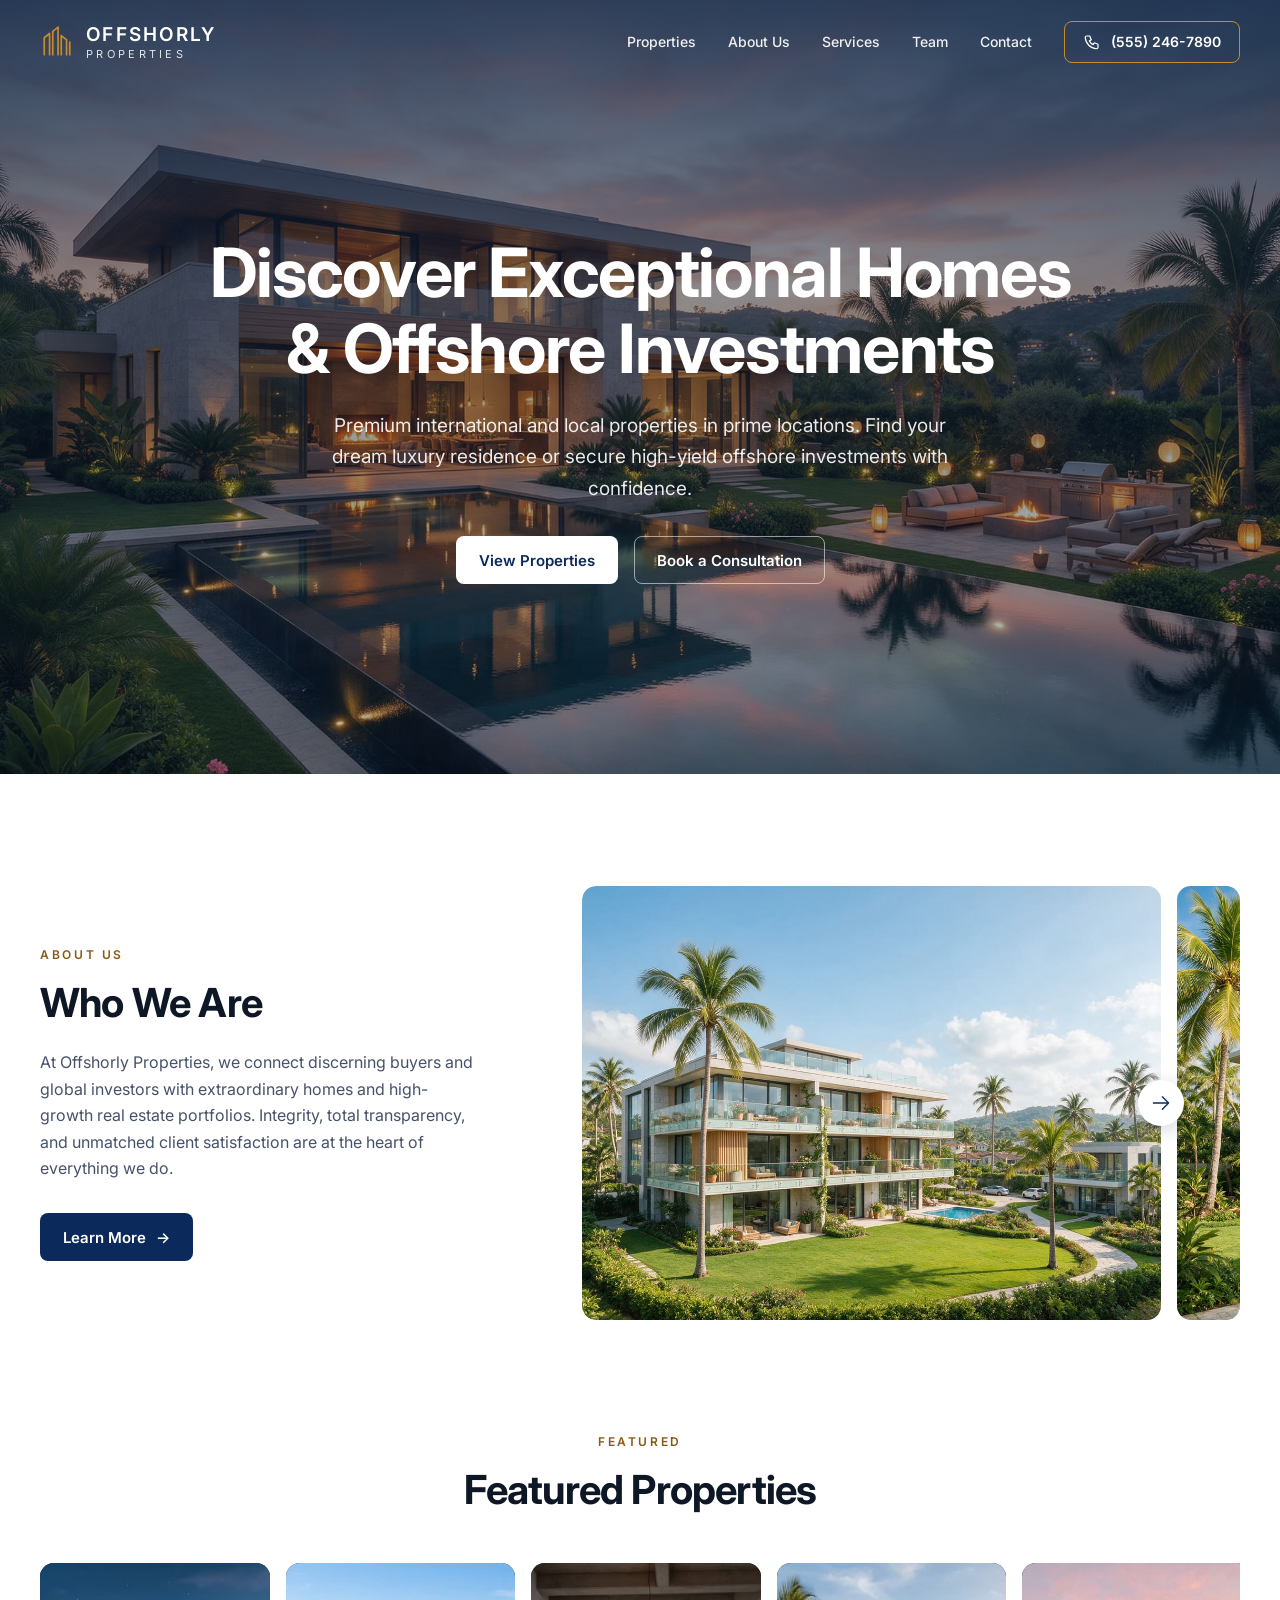
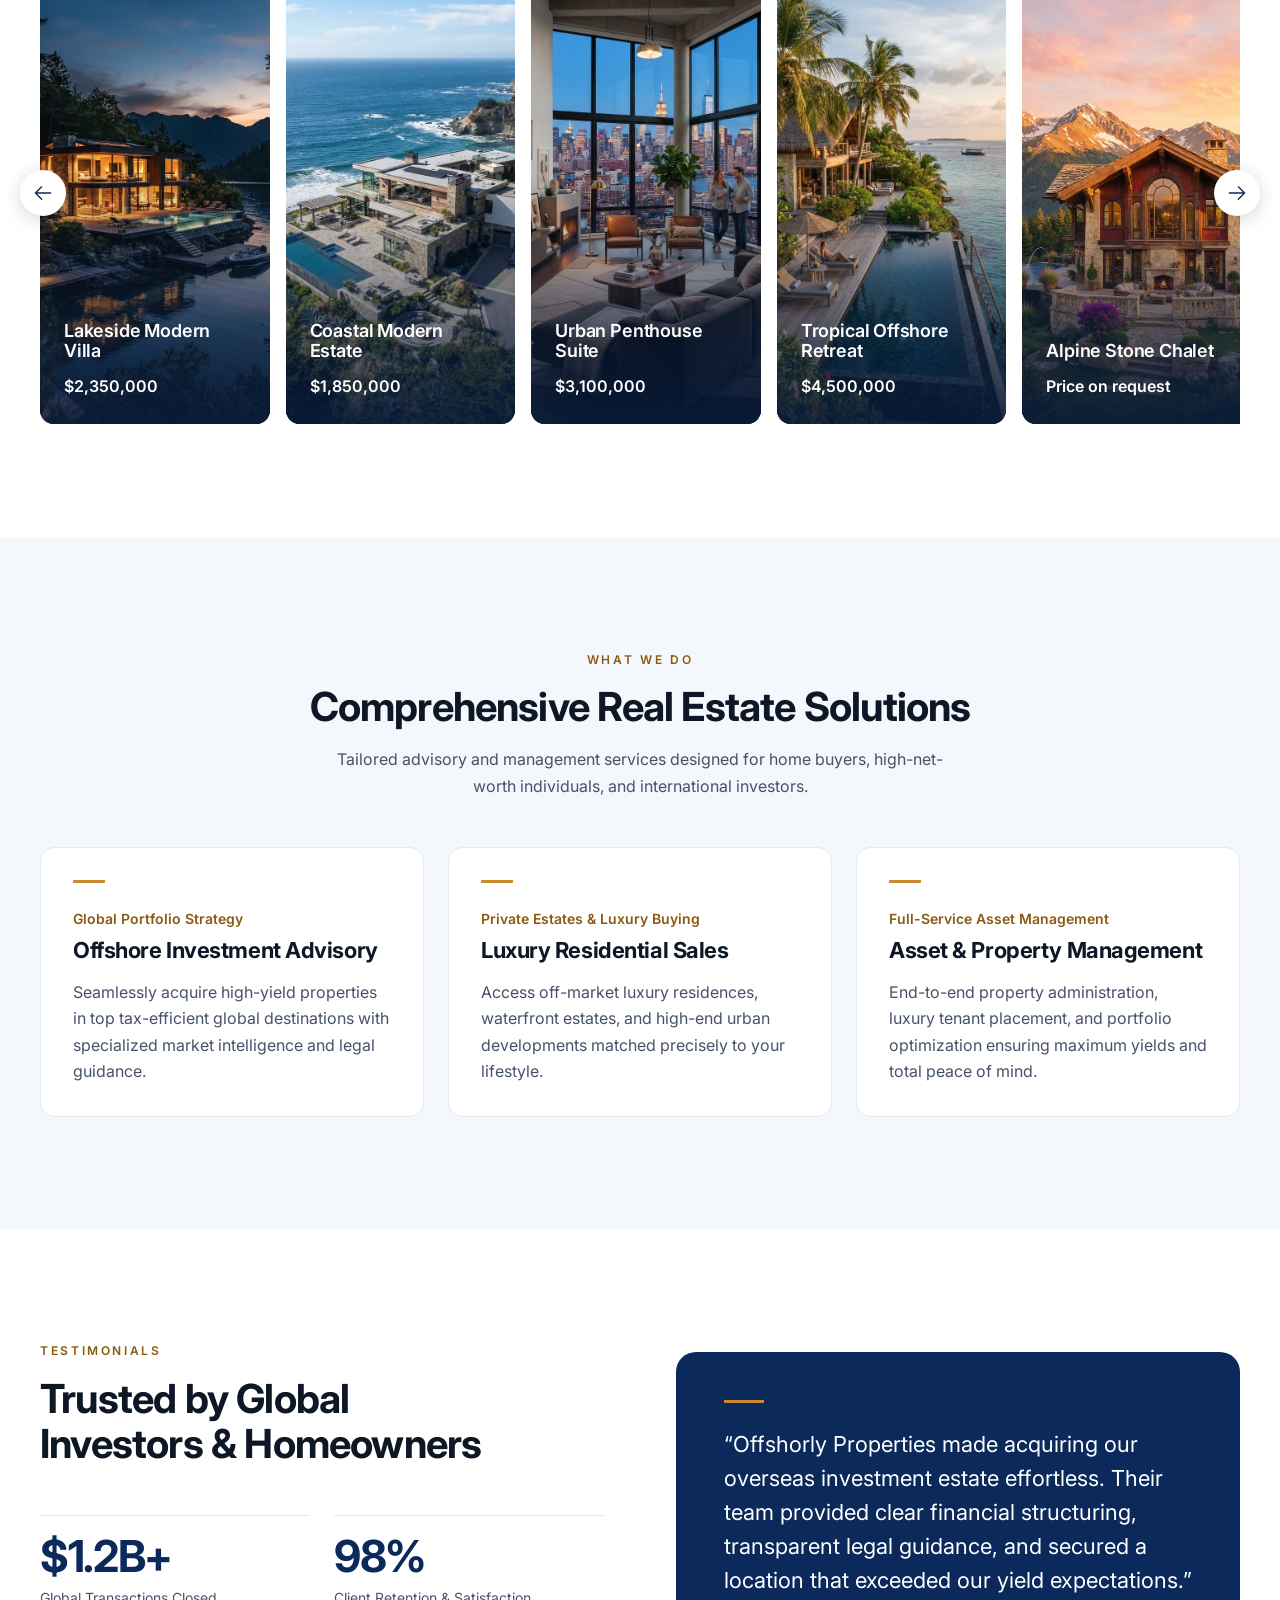
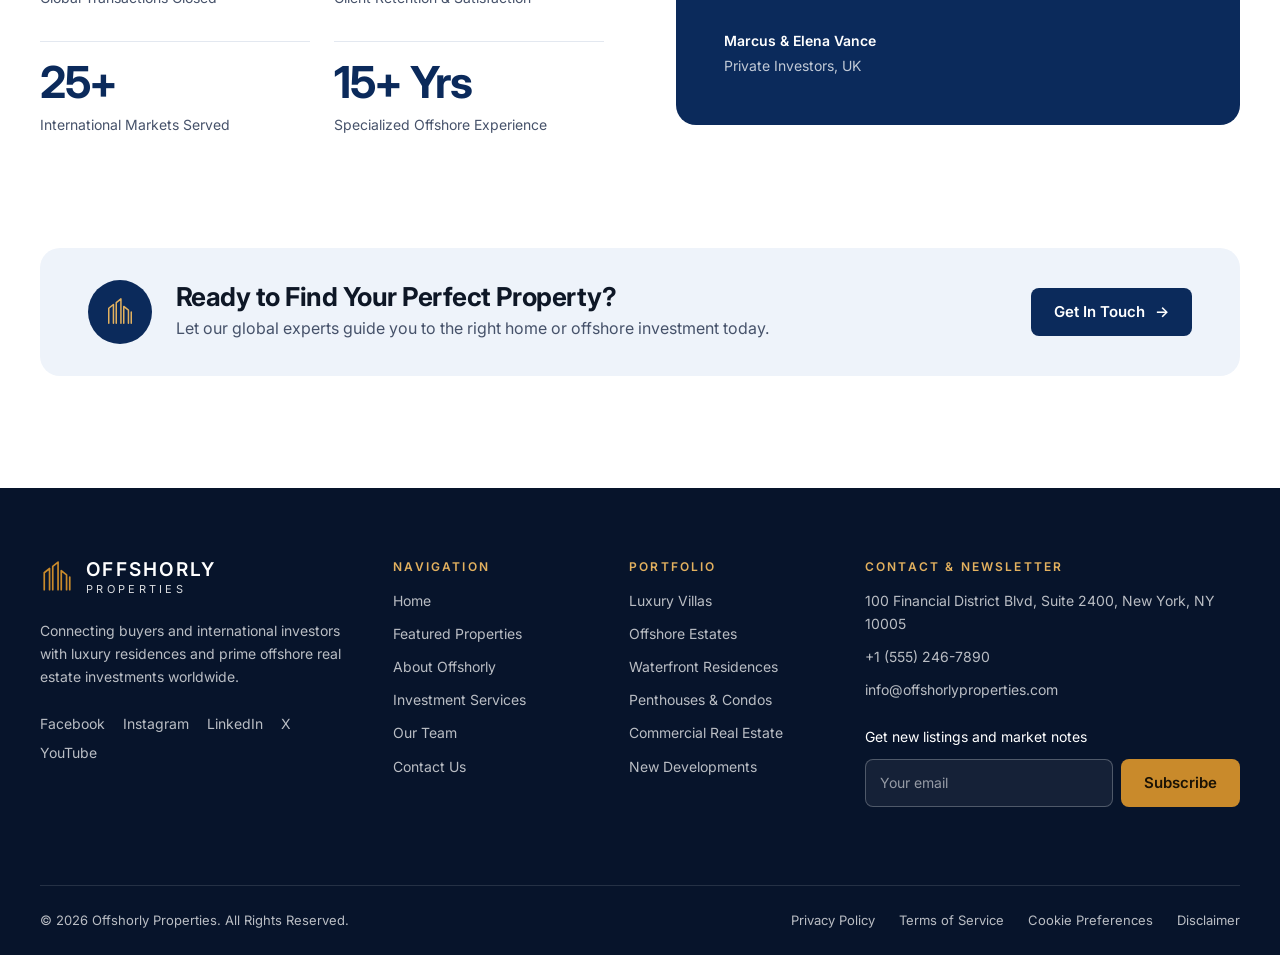
==== commit 4f3a5a2e: "Remove Home from the menu Co-Authored-By: Claude Sonnet 5.5 <noreply@anthropic.com>" ====
--- a/index.html
+++ b/index.html
@@ -217,7 +217,6 @@
       <span class="logo-text"><strong>OFFSHORLY</strong><small>PROPERTIES</small></span>
     </a>
     <nav class="nav" id="nav" aria-label="Main">
-      <a href="#top" aria-current="page">Home</a>
       <a href="properties.html">Properties</a>
       <a href="#about">About Us</a>
       <a href="#services">Services</a>
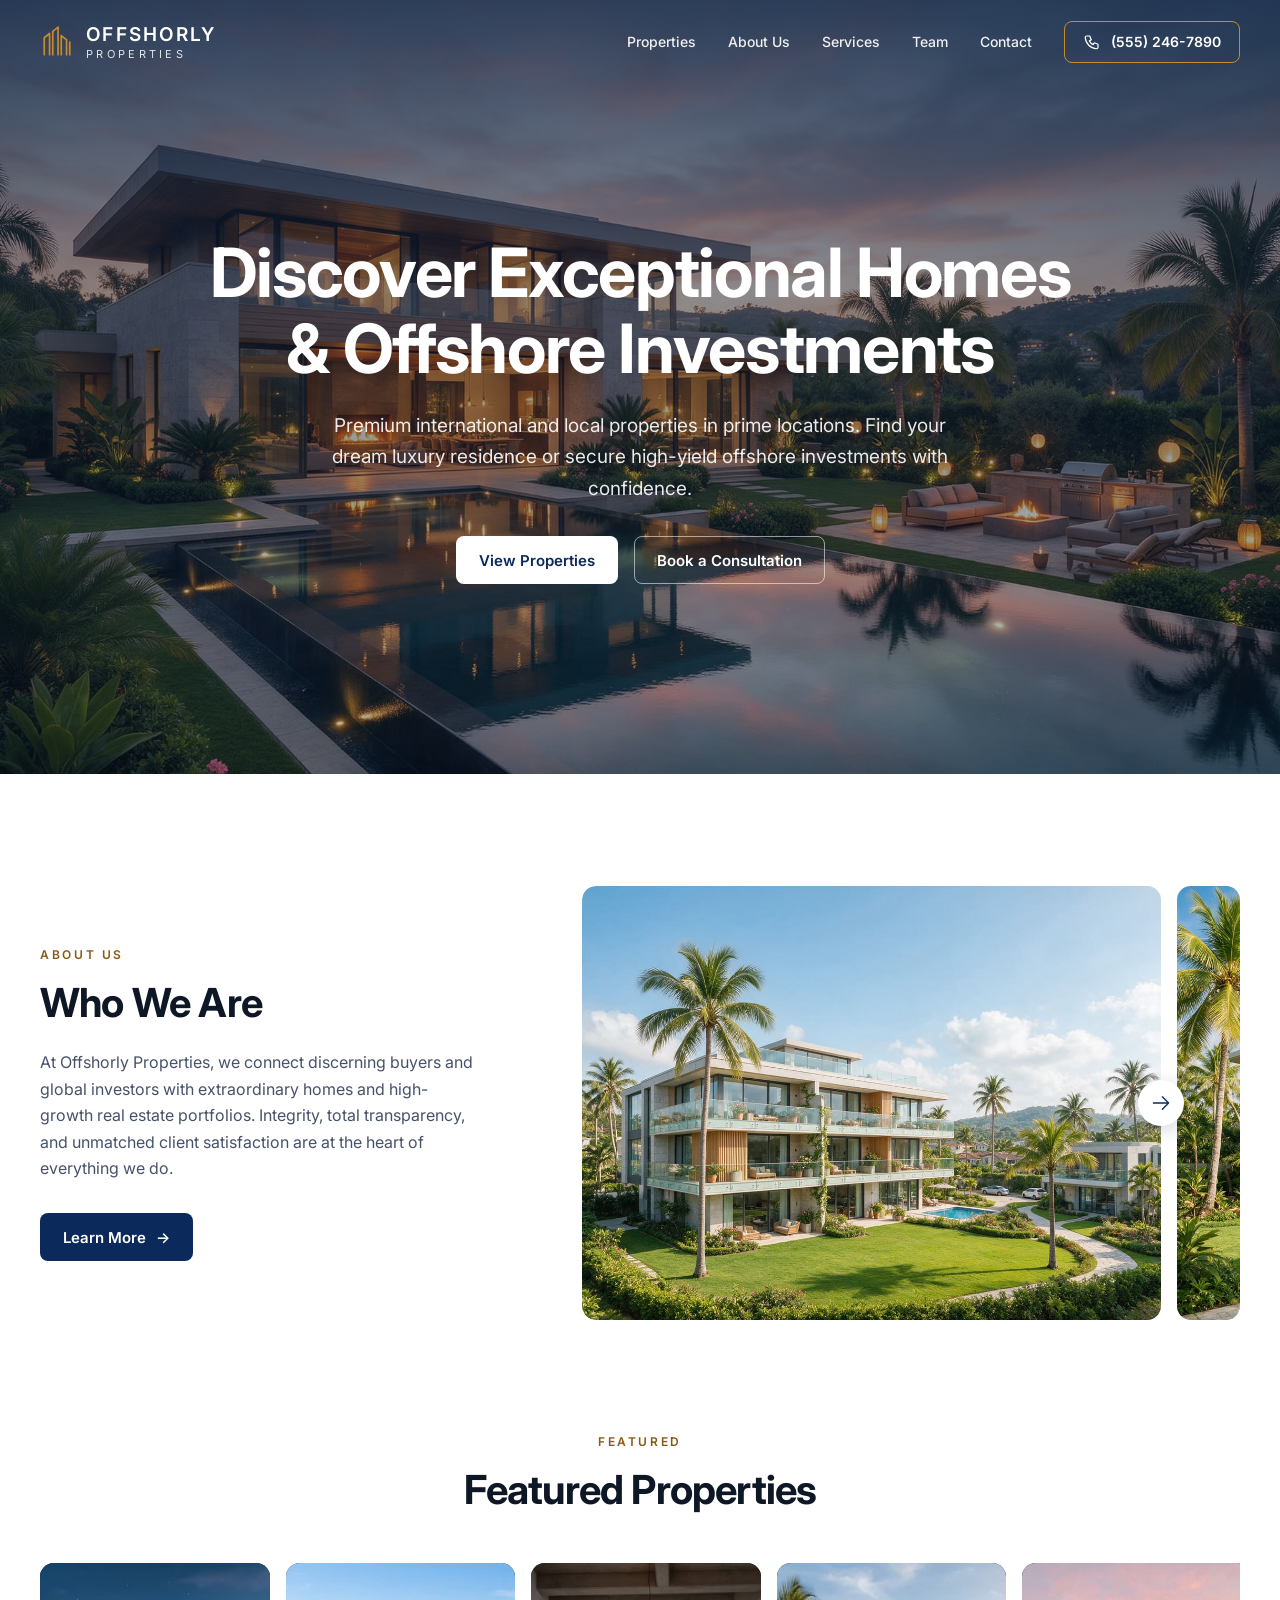
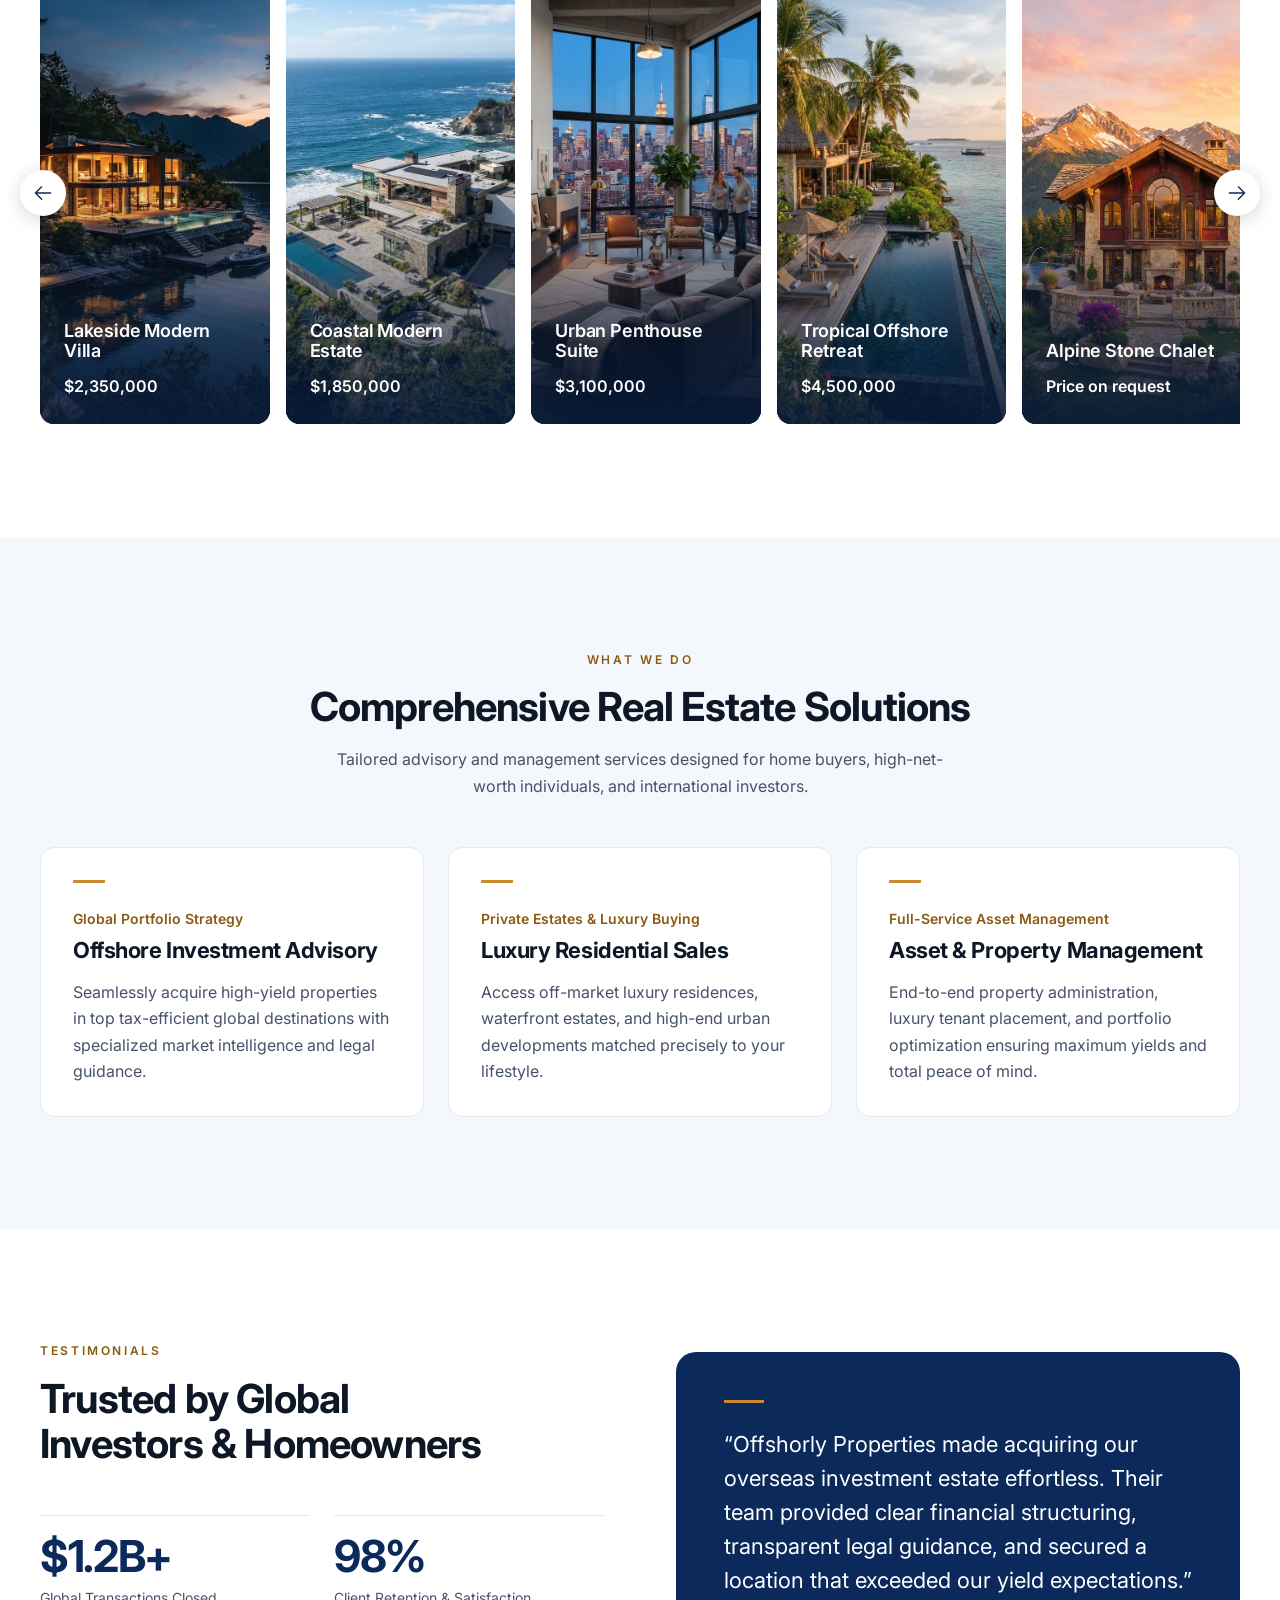
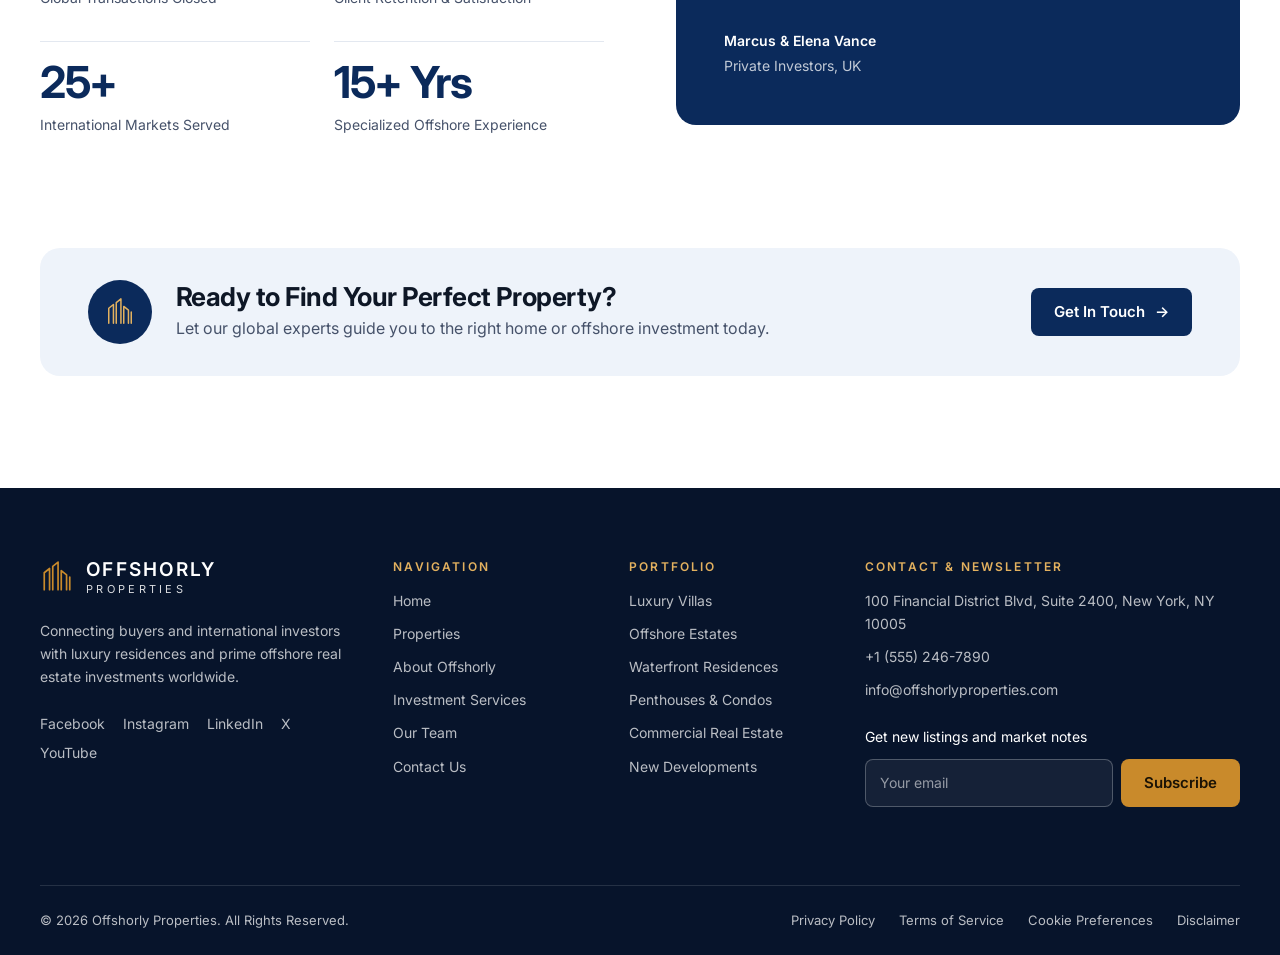
==== commit 1076912e: "Add About Us, Services and Team pages; update menu Co-Authored-By: Claude Sonnet 5.5 <noreply@anthro" ====
--- a/index.html
+++ b/index.html
@@ -218,9 +218,9 @@
     </a>
     <nav class="nav" id="nav" aria-label="Main">
       <a href="properties.html">Properties</a>
-      <a href="#about">About Us</a>
-      <a href="#services">Services</a>
-      <a href="#testimonials">Team</a>
+      <a href="about.html">About Us</a>
+      <a href="services.html">Services</a>
+      <a href="team.html">Team</a>
       <a href="#contact">Contact</a>
       <a class="btn btn-outline nav-cta" href="tel:+15552467890">
         <svg viewBox="0 0 24 24" aria-hidden="true"><path d="M5 4h4l2 5-2.5 1.500a11 11 0 0 0 5 5L15 13l5 2v4a2 2 0 0 1-2 2A16 16 0 0 1 3 6a2 2 0 0 1 2-2z" fill="none" stroke="currentColor" stroke-width="1.6" stroke-linejoin="round"/></svg>
@@ -386,7 +386,7 @@
     </div>
     <nav aria-label="Footer navigation">
       <h3>Navigation</h3>
-      <ul><li><a href="#top">Home</a></li><li><a href="#properties">Featured Properties</a></li><li><a href="#about">About Offshorly</a></li><li><a href="#services">Investment Services</a></li><li><a href="#testimonials">Our Team</a></li><li><a href="#contact">Contact Us</a></li></ul>
+      <ul><li><a href="#top">Home</a></li><li><a href="properties.html">Properties</a></li><li><a href="about.html">About Offshorly</a></li><li><a href="services.html">Investment Services</a></li><li><a href="team.html">Our Team</a></li><li><a href="#contact">Contact Us</a></li></ul>
     </nav>
     <nav aria-label="Portfolio">
       <h3>Portfolio</h3>
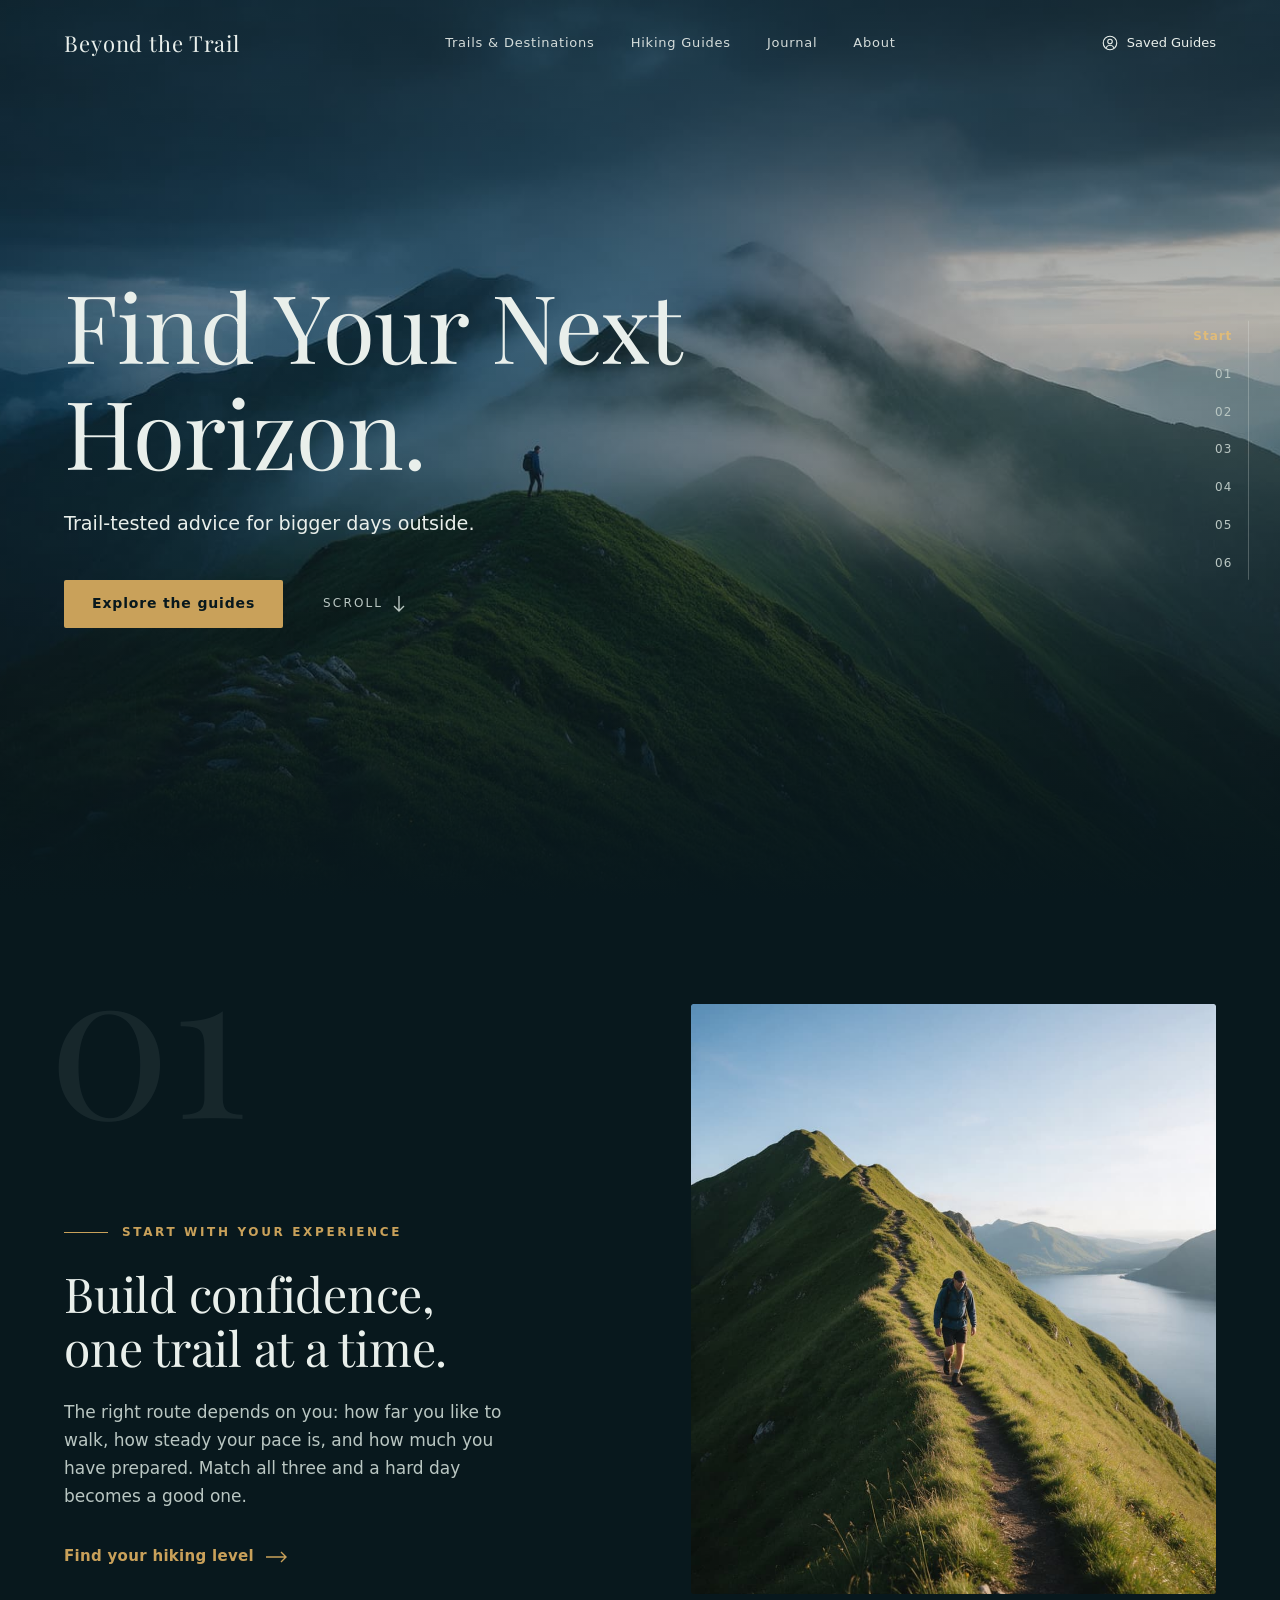
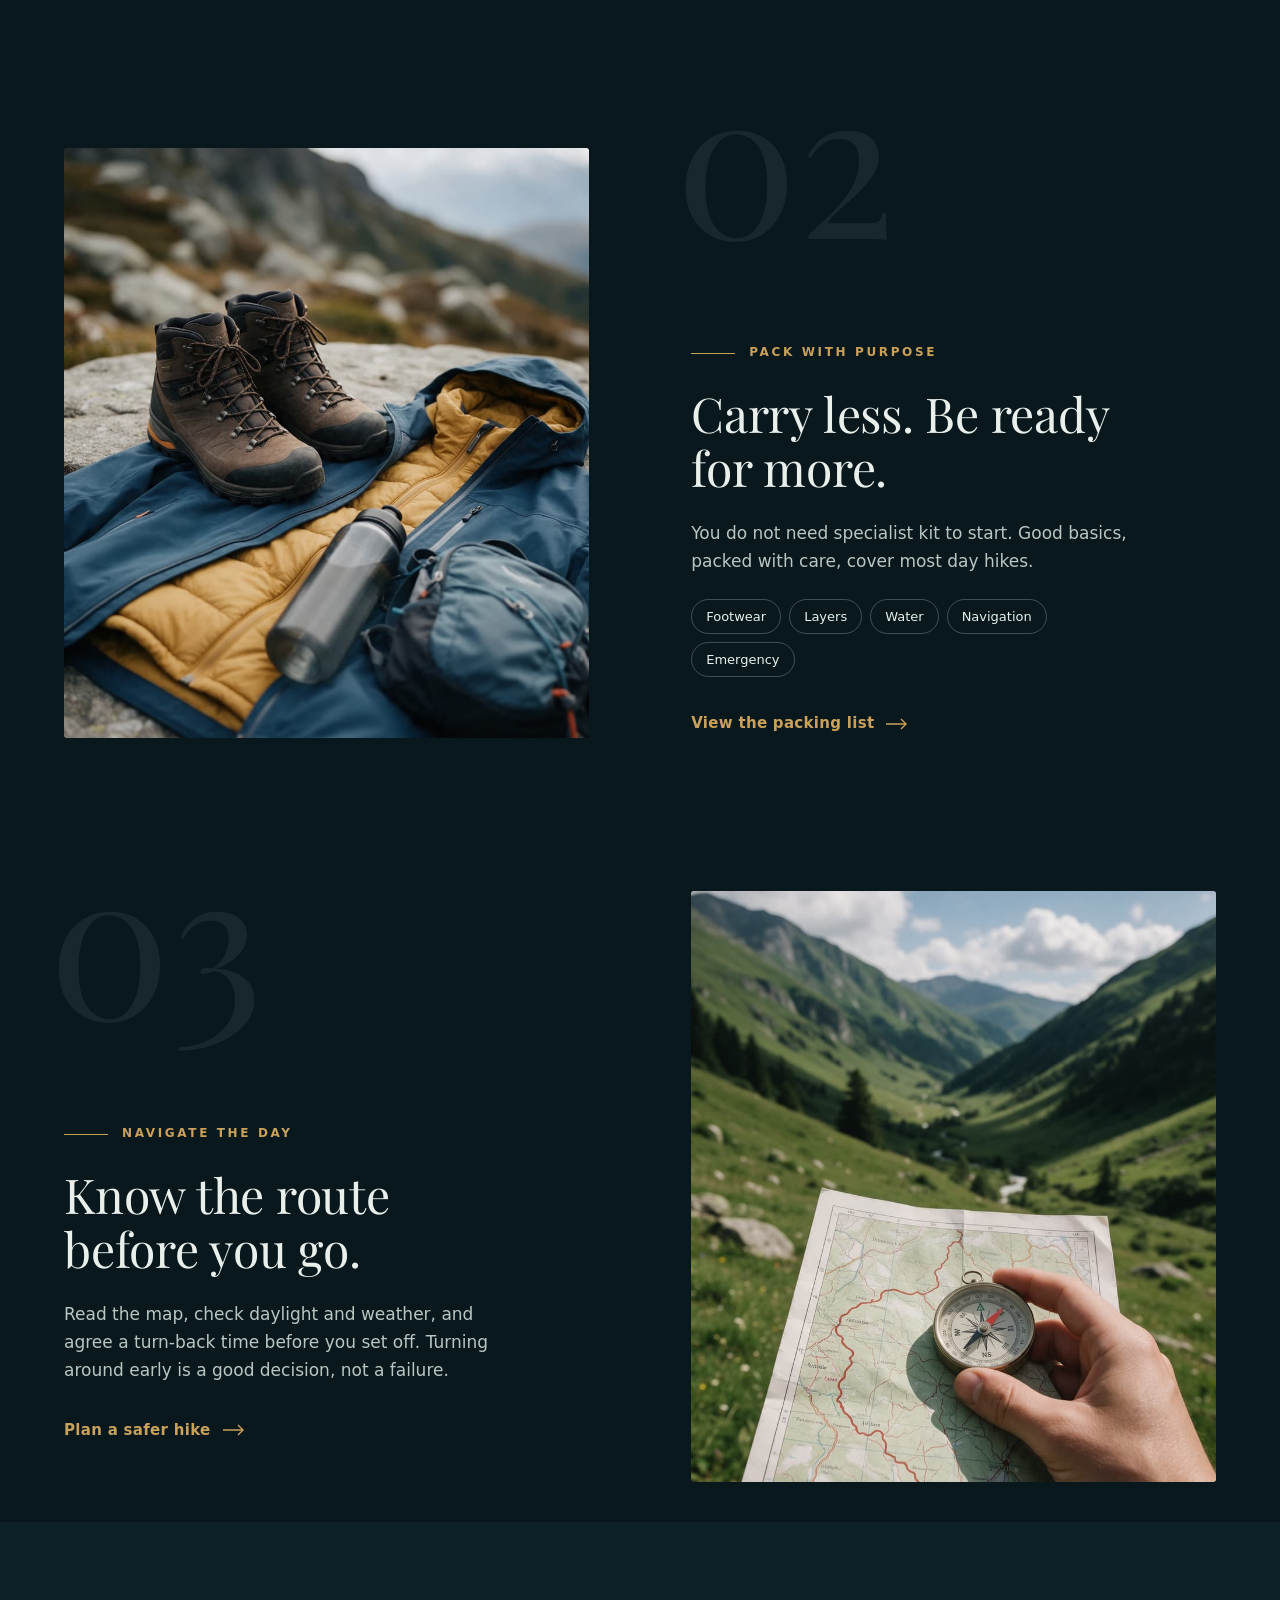
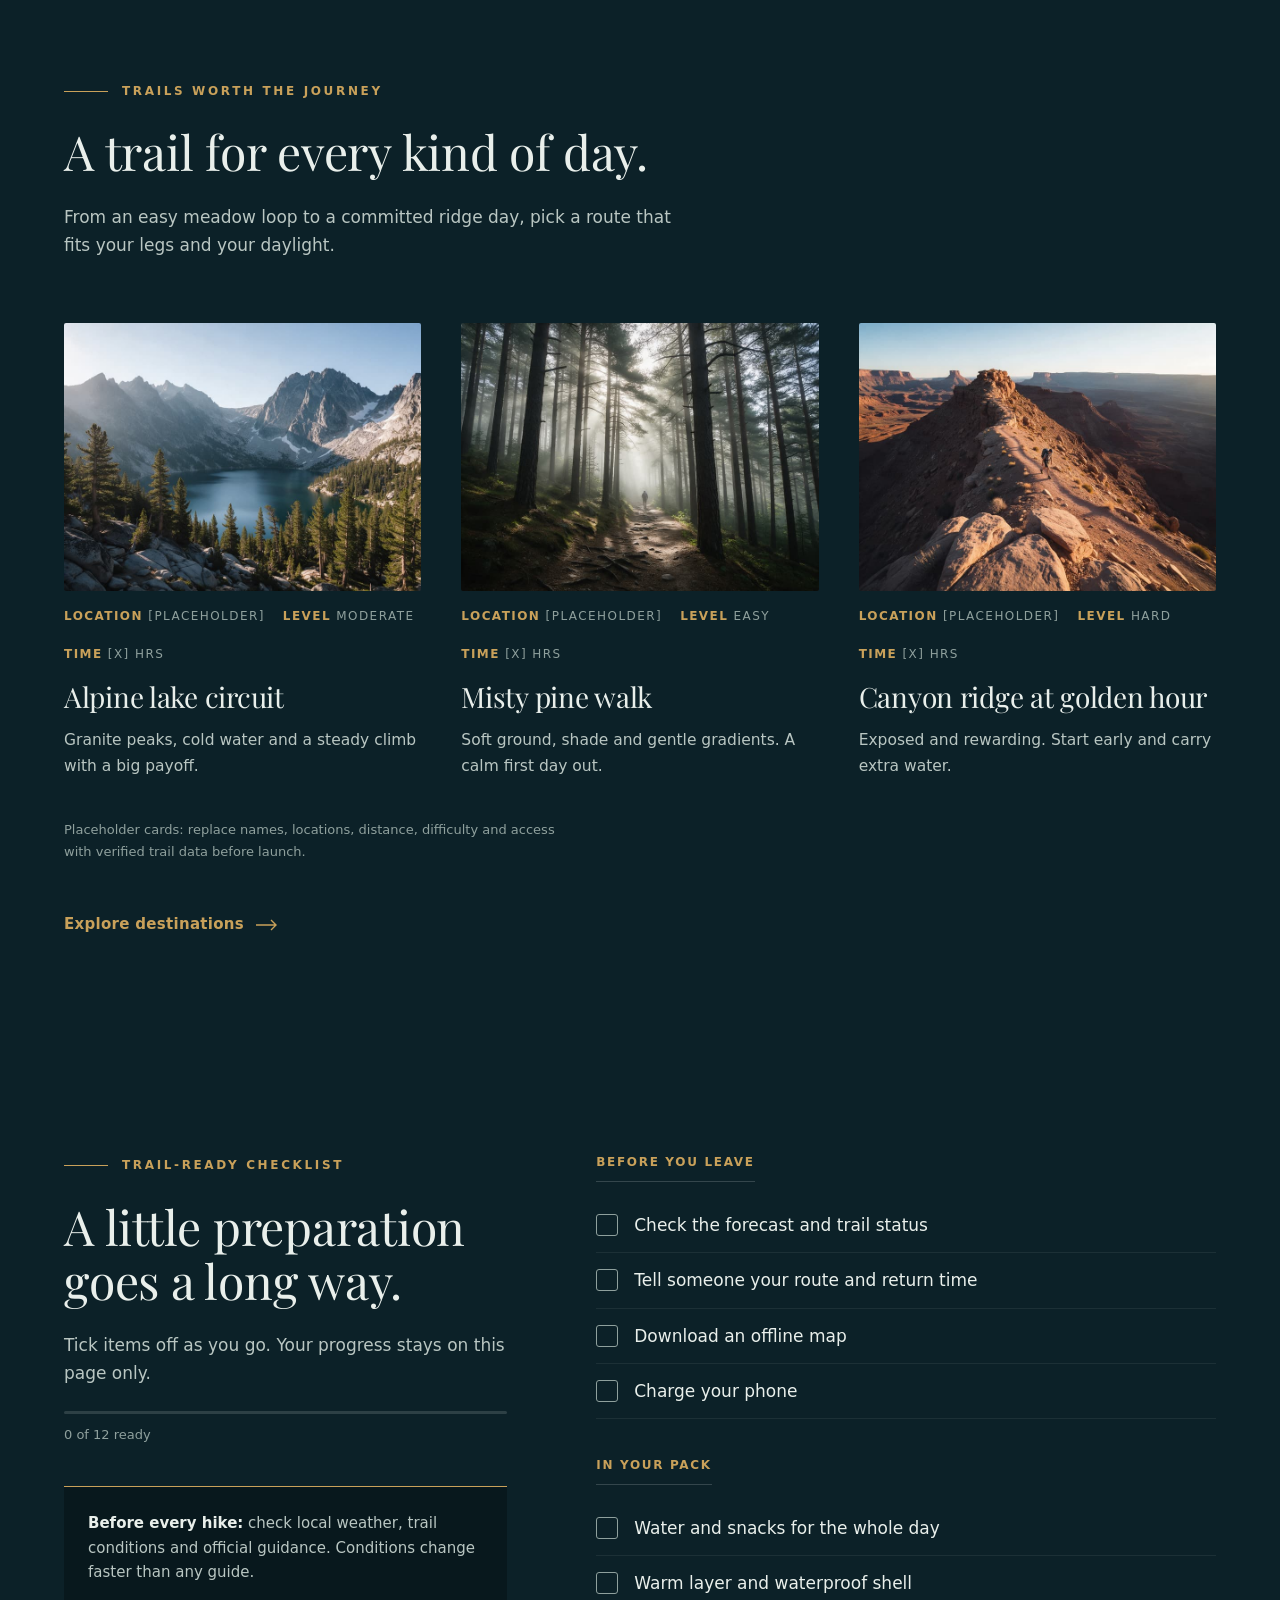
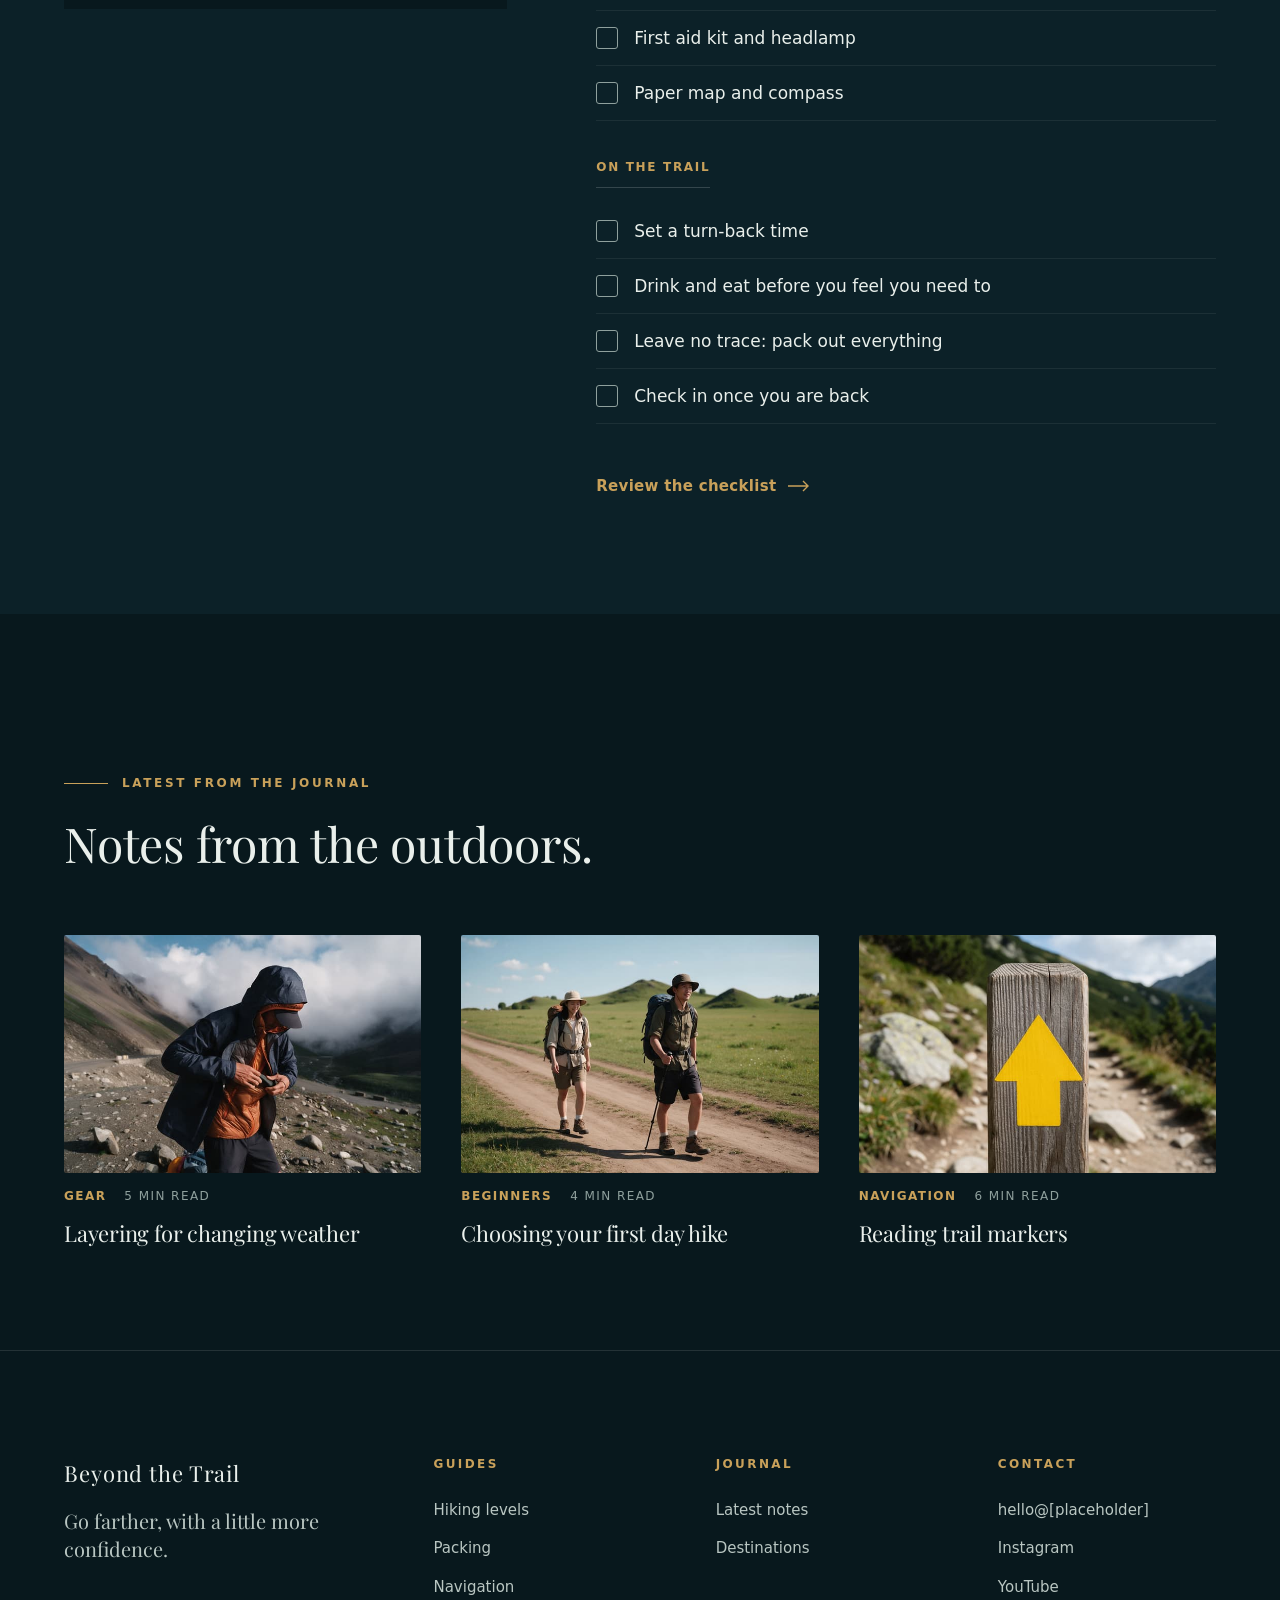
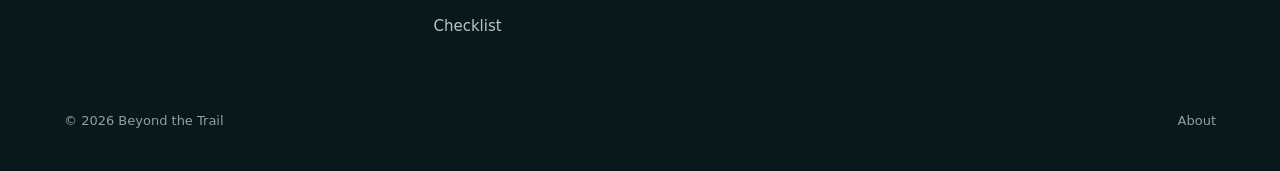
==== commit 291c1a39: "Add Trails & Destinations, Hiking Guides, Journal and About pages; link menu across site Co-Authored" ====
--- a/index.html
+++ b/index.html
@@ -3,455 +3,223 @@
 <head>
 <meta charset="utf-8">
 <meta name="viewport" content="width=device-width, initial-scale=1">
-<title>Offshorly Properties | Exceptional Homes &amp; Offshore Investments</title>
-<meta name="description" content="Premium international and local properties in prime locations. Find your dream luxury residence or secure high-yield offshore investments with confidence.">
-<link rel="preconnect" href="https://fonts.googleapis.com">
-<link rel="preconnect" href="https://fonts.gstatic.com" crossorigin>
-<link href="https://fonts.googleapis.com/css2?family=Inter:wght@400;500;600;700&display=swap" rel="stylesheet">
-<style>
-:root{
-  --navy:#0B2A5B; --navy-deep:#081C3D; --footer:#07142B;
-  --amber:#C98A2B; --amber-text:#8A5A12; --amber-soft:#E3B15F;
-  --ink:#0E1726; --text:#46526A; --line:#E3E8F0; --tint:#F4F7FB; --strip:#EEF3FA; --white:#fff;
-  --font:'Inter',system-ui,-apple-system,'Segoe UI',Roboto,sans-serif;
-  --r-sm:8px; --r-md:14px; --r-lg:20px;
-  --s1:8px; --s2:16px; --s3:24px; --s4:32px; --s5:48px; --s6:72px; --s7:112px;
-  --wrap:1200px; --ease:cubic-bezier(.2,.7,.2,1);
-}
-*{box-sizing:border-box}
-html{scroll-behavior:smooth;scroll-padding-top:84px}
-body{margin:0;font:400 16px/1.65 var(--font);color:var(--text);background:var(--white);-webkit-font-smoothing:antialiased}
-img{display:block;max-width:100%}
-a{color:inherit;text-decoration:none}
-ul{list-style:none;margin:0;padding:0}
-h1,h2,h3,h4,p,figure,blockquote,dl,dd{margin:0}
-h1,h2,h3,h4{color:var(--ink);font-weight:700;letter-spacing:-.02em;line-height:1.12}
-:focus-visible{outline:2px solid var(--amber);outline-offset:3px;border-radius:4px}
-.container{width:min(var(--wrap),100% - 48px);margin-inline:auto}
-.skip{position:absolute;left:-999px;top:8px;background:var(--navy);color:#fff;padding:8px 14px;border-radius:var(--r-sm);z-index:100}
-.skip:focus{left:8px}
-
-/* Buttons */
-.btn{display:inline-flex;align-items:center;gap:10px;height:48px;padding:0 22px;border-radius:var(--r-sm);font:600 15px/1 var(--font);border:1px solid transparent;cursor:pointer;transition:background .2s var(--ease),color .2s var(--ease),border-color .2s var(--ease),transform .2s var(--ease)}
-.btn:active{transform:translateY(1px)}
-.btn svg{width:18px;height:18px}
-.btn-navy{background:var(--navy);color:#fff}.btn-navy:hover{background:var(--navy-deep)}
-.btn-light{background:#fff;color:var(--navy)}.btn-light:hover{background:var(--strip)}
-.btn-ghost{border-color:rgba(255,255,255,.55);color:#fff}.btn-ghost:hover{background:rgba(255,255,255,.12)}
-.btn-outline{border-color:var(--amber);color:#fff}.btn-outline:hover{background:rgba(201,138,43,.18)}
-.btn-gold{background:var(--amber);color:#1b1305}.btn-gold:hover{background:var(--amber-soft)}
-
-/* Header (overlays hero) */
-.site-header{position:absolute;inset:0 0 auto 0;z-index:20;color:#fff}
-.site-header.is-solid{position:fixed;background:var(--navy-deep);box-shadow:0 1px 0 rgba(255,255,255,.08)}
-.header-row{display:flex;align-items:center;justify-content:space-between;height:84px}
-.logo{display:flex;align-items:center;gap:12px;color:#fff}
-.logo-mark{width:34px;height:34px;color:var(--amber)}
-.logo-text{display:flex;flex-direction:column;line-height:1}
-.logo-text strong{font-size:19px;letter-spacing:.12em;font-weight:600}
-.logo-text small{font-size:11px;letter-spacing:.3em;margin-top:5px;opacity:.85}
-.nav{display:flex;align-items:center;gap:32px;font-size:14px;font-weight:500}
-.nav a:not(.btn){position:relative;padding:6px 0;opacity:.92}
-.nav a:not(.btn):hover{opacity:1}
-.nav a[aria-current]::after{content:"";position:absolute;left:0;right:0;bottom:-2px;height:2px;background:var(--amber)}
-.nav-cta{height:42px;padding:0 18px;font-size:14px;border-radius:var(--r-sm)}
-.menu-btn{display:none;background:none;border:0;width:44px;height:44px;padding:10px;cursor:pointer}
-.menu-btn span{display:block;height:2px;background:#fff;margin:6px 0;transition:transform .25s var(--ease),opacity .2s}
-
-/* Hero */
-.hero{position:relative;min-height:min(86vh,820px);display:flex;align-items:center;color:#fff;overflow:hidden;background:var(--navy-deep)}
-.hero-img{position:absolute;inset:0;width:100%;height:100%;object-fit:cover;object-position:50% 60%}
-.hero-shade{position:absolute;inset:0;background:linear-gradient(180deg,rgba(8,28,61,.78) 0%,rgba(8,28,61,.45) 38%,rgba(8,28,61,.30) 100%)}
-.hero-copy{position:relative;text-align:center;padding:140px 0 96px;max-width:900px}
-.hero h1{color:#fff;font-size:clamp(38px,6vw,68px);margin-bottom:var(--s3)}
-.hero-copy>p{font-size:clamp(16px,1.5vw,19px);max-width:640px;margin-inline:auto;color:rgba(255,255,255,.9)}
-.hero-actions{display:flex;gap:var(--s2);justify-content:center;margin-top:var(--s4);flex-wrap:wrap}
-
-/* Sections */
-.section{padding:var(--s7) 0}
-.section-tight{padding-top:0}
-.section-tint{background:var(--tint)}
-.eyebrow{font-size:12px;font-weight:600;letter-spacing:.22em;text-transform:uppercase;color:var(--amber-text);margin-bottom:var(--s2)}
-h2{font-size:clamp(28px,3.4vw,40px)}
-.section-head{margin-bottom:var(--s5)}
-.section-head.center{text-align:center}
-.lede{max-width:640px;margin:var(--s2) auto 0}
-
-/* About */
-.about{display:grid;grid-template-columns:minmax(0,5fr) minmax(0,7fr);gap:var(--s6);align-items:center}
-.about-copy h2{margin-bottom:var(--s3)}
-.about-copy>p:not(.eyebrow){max-width:440px;margin-bottom:var(--s4)}
-.about-media{position:relative}
-.about-track{display:flex;gap:var(--s2);overflow-x:auto;scroll-snap-type:x mandatory;scrollbar-width:none;border-radius:var(--r-md)}
-.about-track::-webkit-scrollbar{display:none}
-.about-track figure{flex:0 0 88%;scroll-snap-align:start;aspect-ratio:4/3;border-radius:var(--r-md);overflow:hidden}
-.about-track img{width:100%;height:100%;object-fit:cover}
-.arrow{width:46px;height:46px;border-radius:50%;border:0;background:#fff;color:var(--navy);font-size:18px;cursor:pointer;box-shadow:0 4px 18px rgba(8,28,61,.18);transition:background .2s,color .2s}
-.arrow:hover{background:var(--navy);color:#fff}
-.about-media .arrow{position:absolute;right:calc(12% - 23px);top:50%;transform:translateY(-50%)}
-
-/* Properties */
-.props{position:relative}
-.props-track{display:flex;gap:var(--s2);overflow-x:auto;scroll-snap-type:x mandatory;scrollbar-width:none;padding:2px}
-.props-track::-webkit-scrollbar{display:none}
-.card{position:relative;flex:0 0 calc((100% - 3*var(--s2)) / 5);min-width:200px;height:clamp(400px,36vw,500px);border-radius:var(--r-md);overflow:hidden;scroll-snap-align:start;background:var(--navy-deep);transition:flex-basis .4s var(--ease)}
-@media (hover:hover) and (min-width:1025px){.card:hover,.card:focus-within{flex-basis:calc((100% - 3*var(--s2)) * 2 / 5)}}
-.card img{position:absolute;inset:0;width:100%;height:100%;object-fit:cover;transition:transform .6s var(--ease)}
-.card:hover img{transform:scale(1.04)}
-.card::after{content:"";position:absolute;inset:0;background:linear-gradient(180deg,transparent 45%,rgba(8,28,61,.88) 100%)}
-.card-info{position:absolute;left:0;right:0;bottom:0;padding:var(--s3);z-index:1;color:#fff}
-.card h3{color:#fff;font-size:18px;font-weight:600;letter-spacing:-.01em;margin-bottom:6px}
-.card .loc{display:flex;max-height:0;opacity:0;overflow:hidden;transition:max-height .35s var(--ease),opacity .3s;align-items:center;gap:6px;font-size:14px;color:rgba(255,255,255,.85)}
-.card .loc svg{width:14px;height:14px;color:var(--amber-soft)}
-.card:hover .loc,.card:focus-within .loc{max-height:28px;opacity:1}
-@media (hover:none){.card .loc{max-height:28px;opacity:1}}
-.card .price{font-weight:600;font-size:16px;margin-top:6px;color:#fff}
-.props>.arrow{position:absolute;top:50%;transform:translateY(-50%);z-index:3}
-.arrow svg{width:22px;height:22px;display:block;margin:auto}
-.arrow-prev svg{transform:scaleX(-1)}
-.arrow-prev{left:-20px}.arrow-next{right:-20px}
-
-/* Services */
-.services{display:grid;grid-template-columns:repeat(3,1fr);gap:var(--s3)}
-.service{position:relative;background:#fff;border:1px solid var(--line);border-radius:var(--r-md);padding:var(--s4)}
-.service::before{content:"";display:block;width:32px;height:3px;background:var(--amber);margin-bottom:var(--s3)}
-.focus{font-size:14px;font-weight:600;color:var(--amber-text);margin-bottom:var(--s1)}
-.service h3{font-size:22px;margin-bottom:var(--s2)}
-
-/* Proof */
-.proof{display:grid;grid-template-columns:minmax(0,1fr) minmax(0,1fr);gap:var(--s6);align-items:center}
-.proof h2{margin-bottom:var(--s5);max-width:480px}
-.stats{display:grid;grid-template-columns:1fr 1fr;gap:var(--s4) var(--s3)}
-.stats div{border-top:1px solid var(--line);padding-top:var(--s2)}
-.stats dt{font-size:clamp(32px,3.6vw,44px);font-weight:700;color:var(--navy);letter-spacing:-.03em;line-height:1.1}
-.stats dd{font-size:14px;margin-top:6px}
-.quote{background:var(--navy);color:#fff;border-radius:var(--r-lg);padding:var(--s5)}
-.quote blockquote{font-size:clamp(18px,1.8vw,22px);line-height:1.55;color:#fff;margin-bottom:var(--s4)}
-.quote figcaption{display:flex;flex-direction:column;gap:2px;font-size:14px;color:rgba(255,255,255,.75)}
-.quote strong{color:#fff;font-weight:600}
-.quote::before{content:"";display:block;width:40px;height:3px;background:var(--amber);margin-bottom:var(--s3)}
-
-/* CTA strip */
-.section-cta{padding:0 0 var(--s7)}
-.cta{display:flex;align-items:center;gap:var(--s3);background:var(--strip);border-radius:var(--r-lg);padding:var(--s4) var(--s5)}
-.cta-badge{flex:0 0 64px;height:64px;border-radius:50%;background:var(--navy);color:var(--amber-soft);display:grid;place-items:center}
-.cta-badge svg{width:30px;height:30px}
-.cta-copy{flex:1}
-.cta h2{font-size:clamp(20px,2.2vw,26px);margin-bottom:4px}
-
-/* Footer */
-.footer{background:var(--footer);color:rgba(255,255,255,.72);padding:var(--s6) 0 0;font-size:14px}
-.footer-grid{display:grid;grid-template-columns:1.3fr .8fr .8fr 1.3fr;gap:var(--s5)}
-.footer h3{color:var(--amber-soft);font-size:12px;letter-spacing:.18em;text-transform:uppercase;font-weight:600;margin-bottom:var(--s2)}
-.footer li+li{margin-top:10px}
-.footer a:hover{color:#fff}
-.tag{margin:var(--s3) 0;max-width:320px}
-.social{display:flex;flex-wrap:wrap;gap:6px 18px}
-.social li+li{margin-top:0}
-.contact li{margin-bottom:10px}
-.news{margin-top:var(--s3)}
-.news label{display:block;margin-bottom:10px;color:#fff}
-.news-row{display:flex;gap:8px}
-.news input{flex:1;min-width:0;height:48px;padding:0 14px;border-radius:var(--r-sm);border:1px solid rgba(255,255,255,.25);background:rgba(255,255,255,.06);color:#fff;font:inherit}
-.news input::placeholder{color:rgba(255,255,255,.55)}
-.news input:focus-visible{outline:2px solid var(--amber)}
-.news-msg{min-height:22px;margin-top:8px;font-size:13px;color:var(--amber-soft)}
-.footer-bar{display:flex;justify-content:space-between;gap:var(--s2);flex-wrap:wrap;margin-top:var(--s5);padding:var(--s3) 0;border-top:1px solid rgba(255,255,255,.12);font-size:13px}
-.footer-bar ul{display:flex;gap:var(--s3);flex-wrap:wrap}
-.footer-bar li+li{margin-top:0}
-
-/* Tablet */
-@media (max-width:1024px){
-  .nav{gap:20px}
-  .about,.proof{gap:var(--s5)}
-  .card{flex-basis:calc((100% - 2*var(--s2)) / 3)}
-  .card-lead{flex-basis:calc((100% - 2*var(--s2)) / 3)}
-  .footer-grid{grid-template-columns:1fr 1fr}
-  .arrow-prev{left:-8px}.arrow-next{right:-8px}
-}
-/* Mobile: nav collapses, grids stack, cards scroll */
-@media (max-width:820px){
-  .section{padding:var(--s6) 0}
-  .menu-btn{display:block}
-  .nav{position:fixed;inset:84px 0 auto 0;flex-direction:column;align-items:stretch;gap:0;background:var(--navy-deep);padding:var(--s2) 24px var(--s3);transform:translateY(-12px);opacity:0;visibility:hidden;transition:.25s var(--ease)}
-  .nav.open{transform:none;opacity:1;visibility:visible}
-  .nav a:not(.btn){padding:16px 0;border-bottom:1px solid rgba(255,255,255,.1)}
-  .nav a[aria-current]::after{display:none}
-  .nav-cta{margin-top:var(--s2);justify-content:center}
-  .site-header{background:var(--navy-deep)}
-  .hero{min-height:620px}
-  .hero-copy{padding:120px 0 72px}
-  .about,.proof{grid-template-columns:1fr}
-  .about-media .arrow{right:12px}
-  .about-track figure{flex-basis:100%}
-  .services{grid-template-columns:1fr}
-  .card,.card-lead{flex-basis:72%}
-  .card{height:440px}
-  .props>.arrow{display:none}
-  .cta{flex-direction:column;align-items:flex-start;padding:var(--s4) var(--s3)}
-  .menu-btn[aria-expanded="true"] span:nth-child(1){transform:translateY(8px) rotate(45deg)}
-  .menu-btn[aria-expanded="true"] span:nth-child(2){opacity:0}
-  .menu-btn[aria-expanded="true"] span:nth-child(3){transform:translateY(-8px) rotate(-45deg)}
-}
-@media (max-width:520px){
-  .container{width:min(var(--wrap),100% - 32px)}
-  .stats{grid-template-columns:1fr 1fr}
-  .footer-grid{grid-template-columns:1fr}
-  .news-row{flex-direction:column}
-  .quote{padding:var(--s4) var(--s3)}
-}
-@media (prefers-reduced-motion:reduce){*{transition:none!important;scroll-behavior:auto!important}}
-
-.section-tint+.section-cta{padding-top:var(--s7)}
-@media (max-width:820px){.section-tint+.section-cta{padding-top:var(--s6)}}
-
-</style>
+<title>Beyond the Trail — Hiking guides for bigger days outside</title>
+<meta name="description" content="Trail-tested advice for bigger days outside: hiking levels, packing, navigation, destinations and a trail-ready checklist.">
+<link rel="stylesheet" href="assets/styles.css">
 </head>
-<body>
+<body class="no-js">
 <a class="skip" href="#main">Skip to content</a>
 
-<header class="site-header" id="top">
-  <div class="container header-row">
-    <a class="logo" href="#top" aria-label="Offshorly Properties home">
-      <svg class="logo-mark" viewBox="0 0 32 32" aria-hidden="true"><path d="M4 28V12l5-4v20M12 28V6l5-4v26M20 28V10l5 4v14M28 28V16" fill="none" stroke="currentColor" stroke-width="1.6" stroke-linejoin="round" stroke-linecap="round"/></svg>
-      <span class="logo-text"><strong>OFFSHORLY</strong><small>PROPERTIES</small></span>
-    </a>
-    <nav class="nav" id="nav" aria-label="Main">
-      <a href="properties.html">Properties</a>
-      <a href="about.html">About Us</a>
-      <a href="services.html">Services</a>
-      <a href="team.html">Team</a>
-      <a href="#contact">Contact</a>
-      <a class="btn btn-outline nav-cta" href="tel:+15552467890">
-        <svg viewBox="0 0 24 24" aria-hidden="true"><path d="M5 4h4l2 5-2.5 1.500a11 11 0 0 0 5 5L15 13l5 2v4a2 2 0 0 1-2 2A16 16 0 0 1 3 6a2 2 0 0 1 2-2z" fill="none" stroke="currentColor" stroke-width="1.6" stroke-linejoin="round"/></svg>
-        (555) 246-7890
-      </a>
-    </nav>
-    <button class="menu-btn" id="menuBtn" aria-expanded="false" aria-controls="nav" aria-label="Menu"><span></span><span></span><span></span></button>
+<header class="nav" id="nav">
+  <a class="brand" href="index.html" aria-label="Beyond the Trail, home">Beyond the Trail</a>
+  <ul id="menu">
+    <li><a href="#trails">Trails &amp; Destinations</a></li>
+    <li><a href="#experience">Hiking Guides</a></li>
+    <li><a href="#journal">Journal</a></li>
+    <li><a href="#footer">About</a></li>
+  </ul>
+  <div class="nav-right">
+    <a class="acct" href="#footer"><svg viewBox="0 0 24 24" fill="none" stroke="currentColor" stroke-width="1.5" aria-hidden="true"><circle cx="12" cy="12" r="9"/><circle cx="12" cy="10" r="3"/><path d="M6.5 18.5c1.5-2.5 3.2-3.5 5.5-3.5s4 1 5.5 3.5"/></svg><span>Saved Guides</span></a>
+    <button class="menu-btn" id="menuBtn" aria-expanded="false" aria-controls="menu" aria-label="Menu"><svg width="20" height="14" viewBox="0 0 20 14" fill="none" stroke="currentColor" stroke-width="1.5"><path d="M0 1h20M0 7h20M0 13h20"/></svg></button>
   </div>
 </header>
 
+<nav class="index" id="index" aria-label="Page sections">
+  <a href="#top" class="on">Start</a><a href="#experience">01</a><a href="#pack">02</a><a href="#navigate">03</a><a href="#trails">04</a><a href="#checklist">05</a><a href="#journal">06</a>
+</nav>
+
 <main id="main">
-  <section class="hero">
-    <img class="hero-img" src="[data-uri]